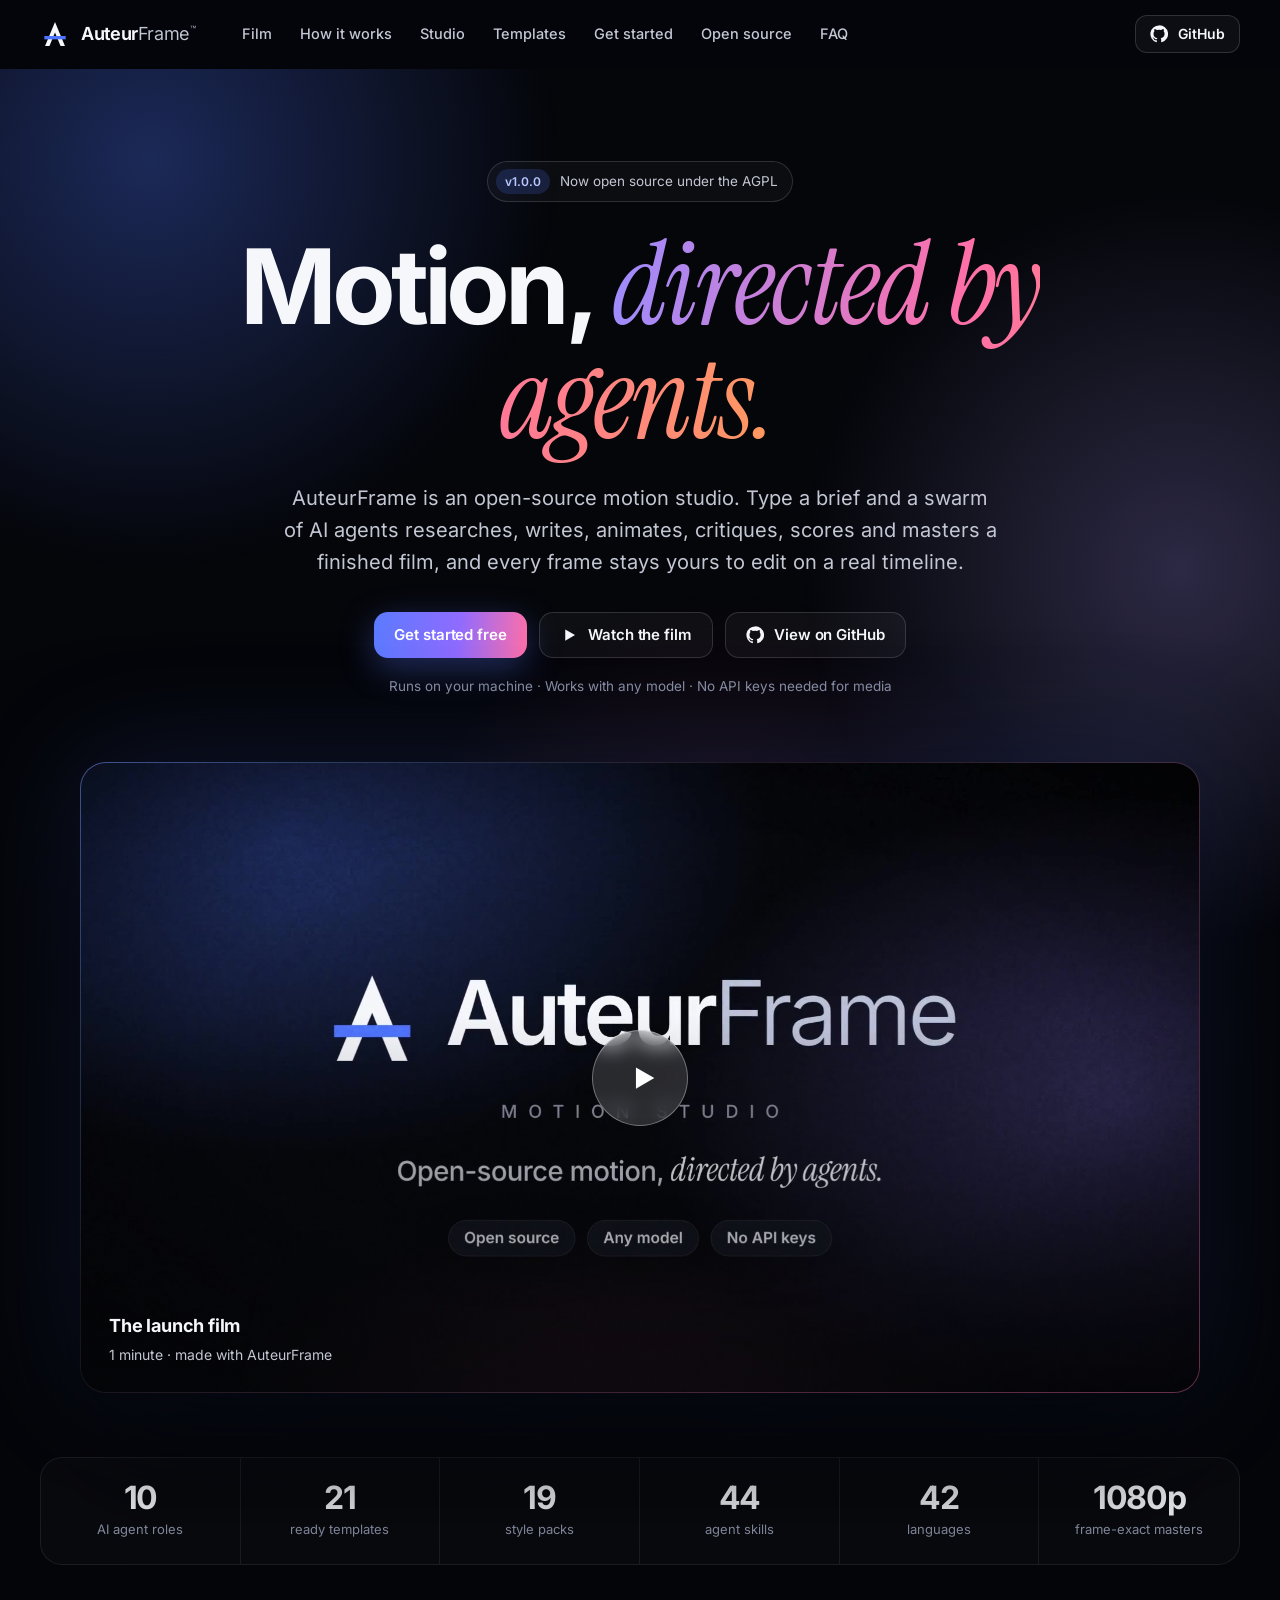
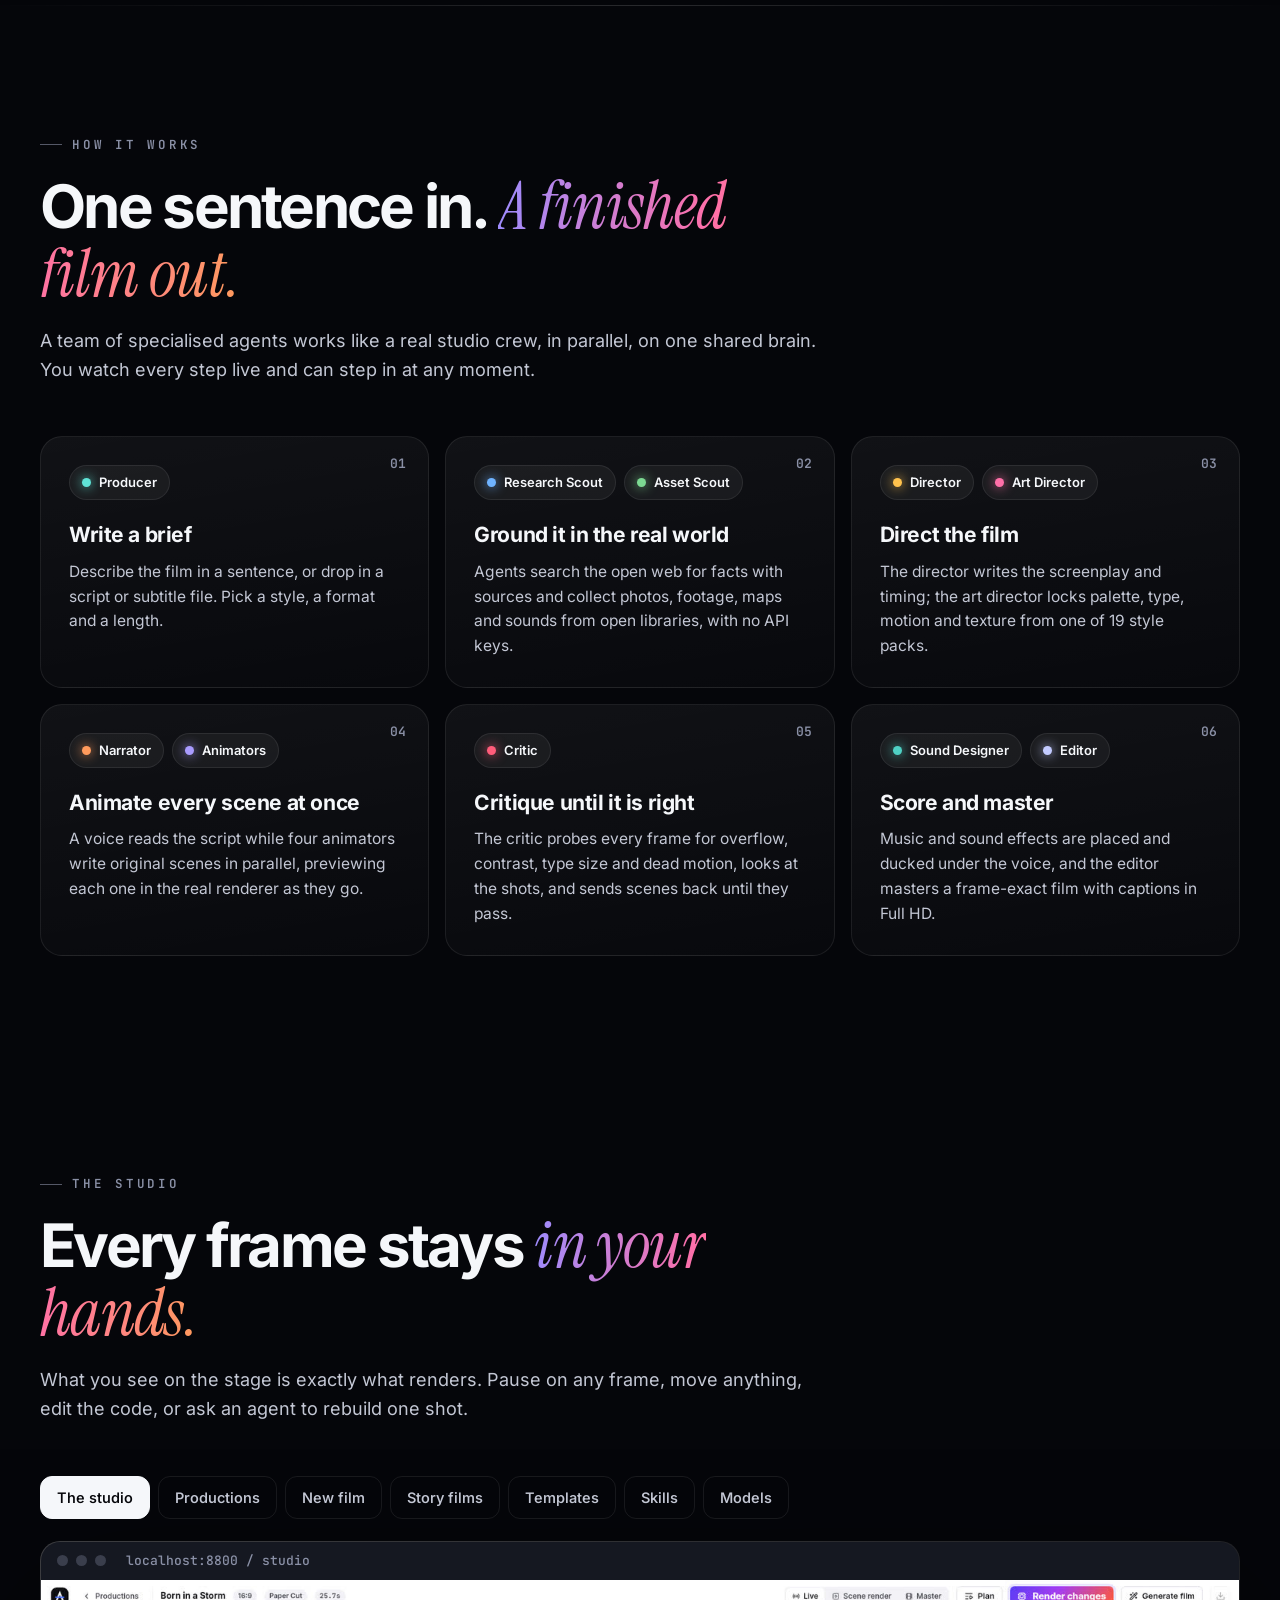
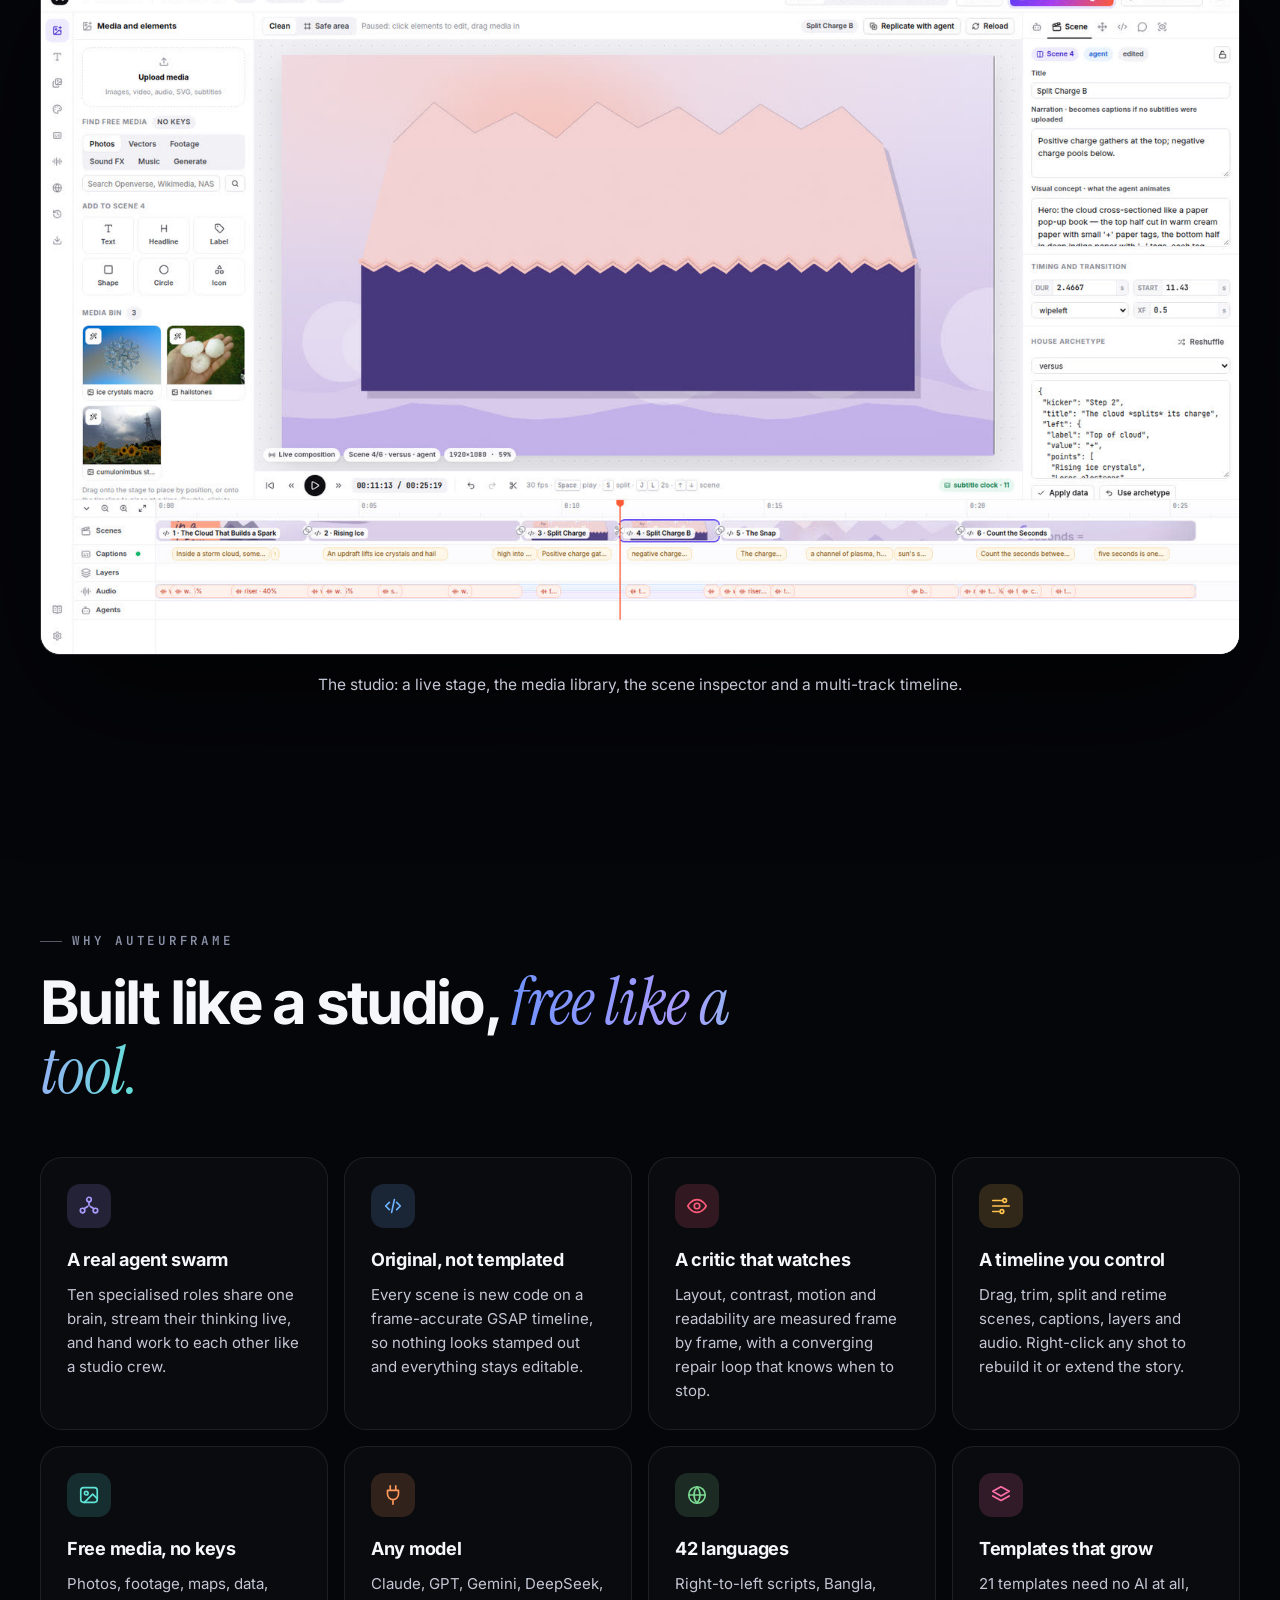
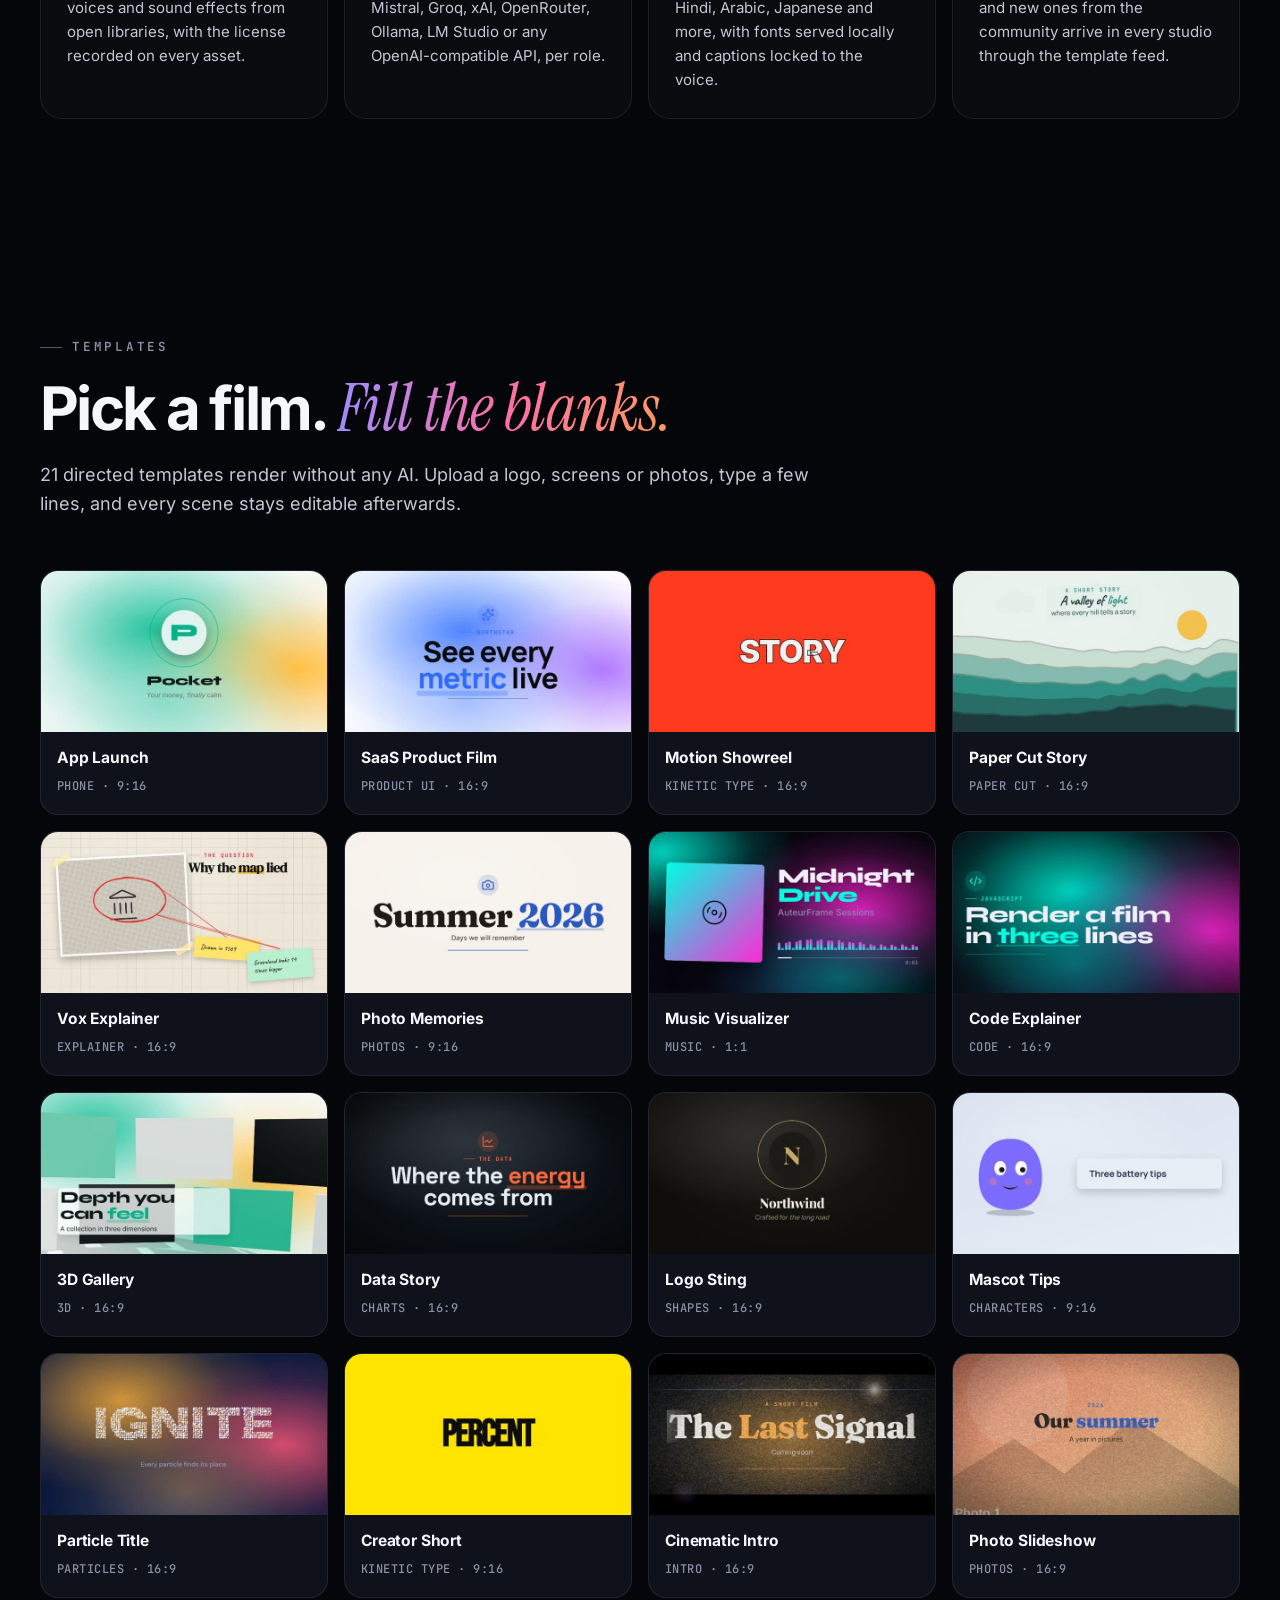
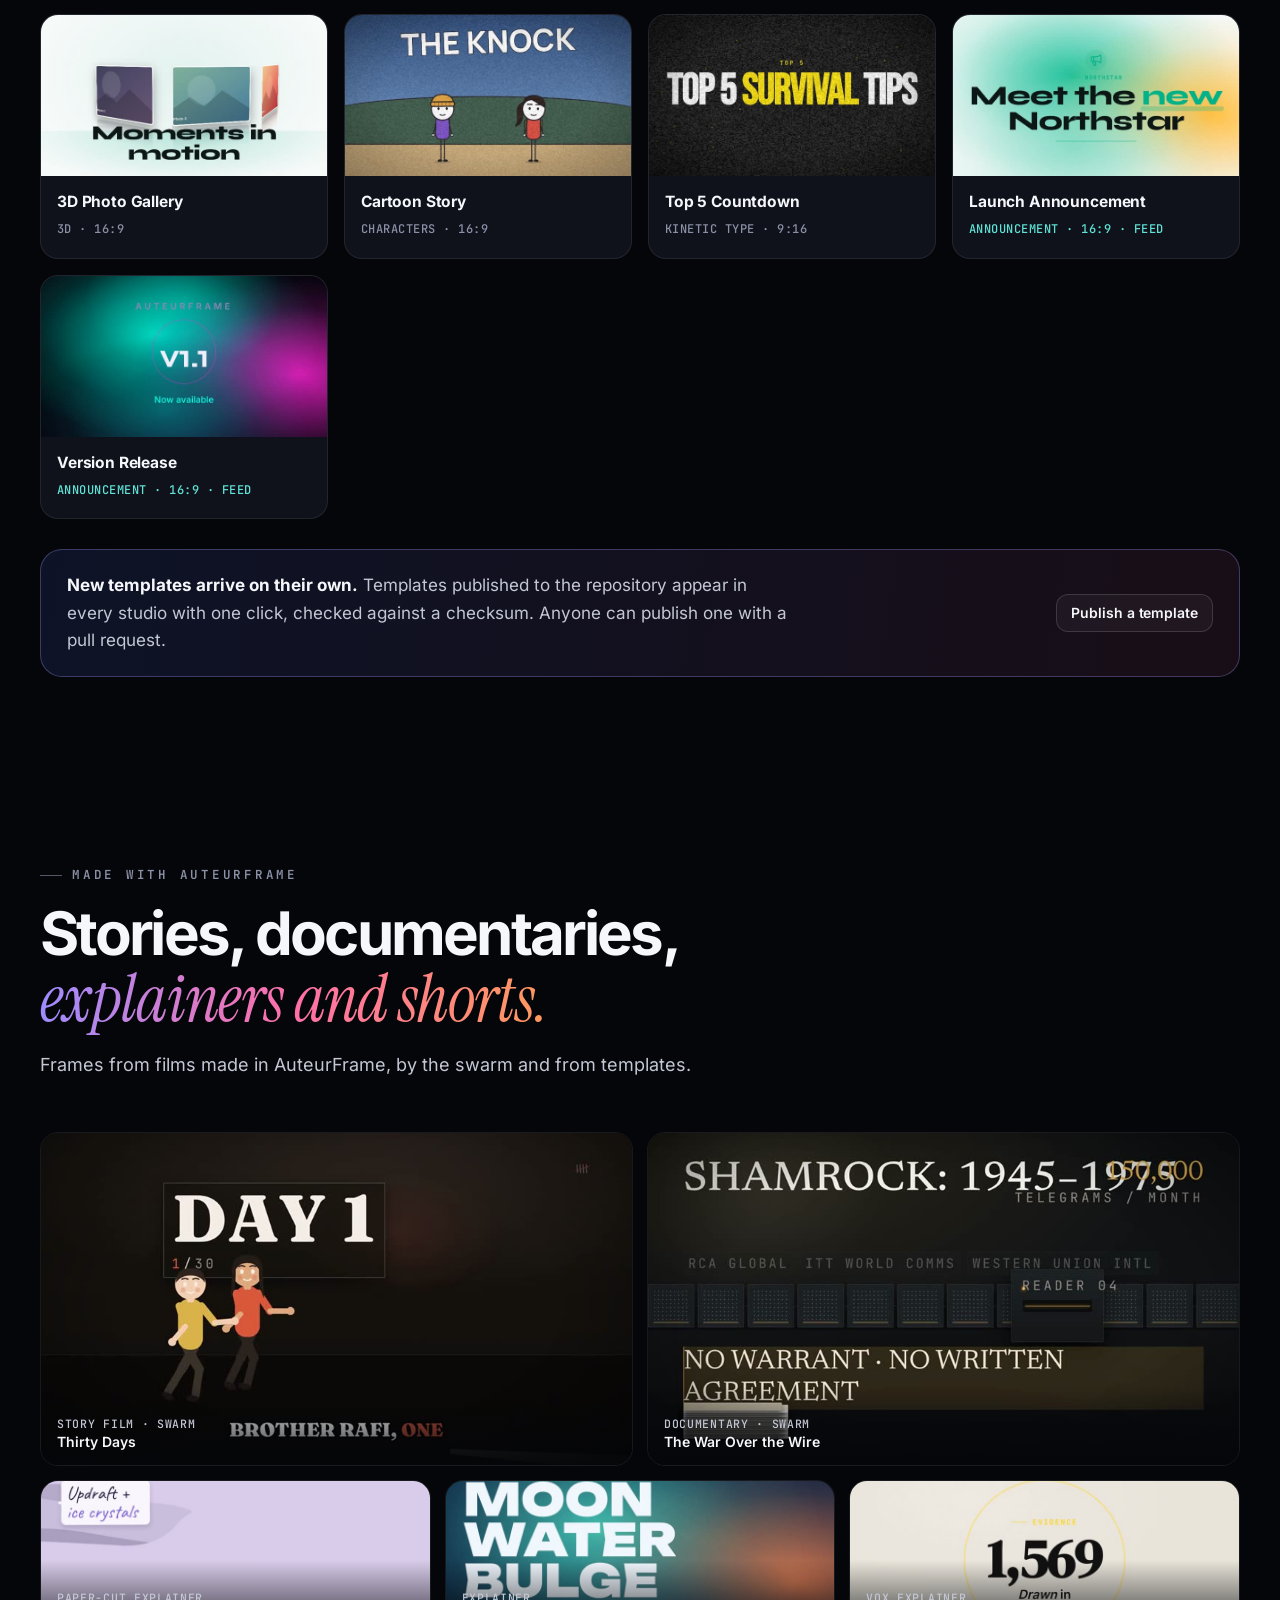
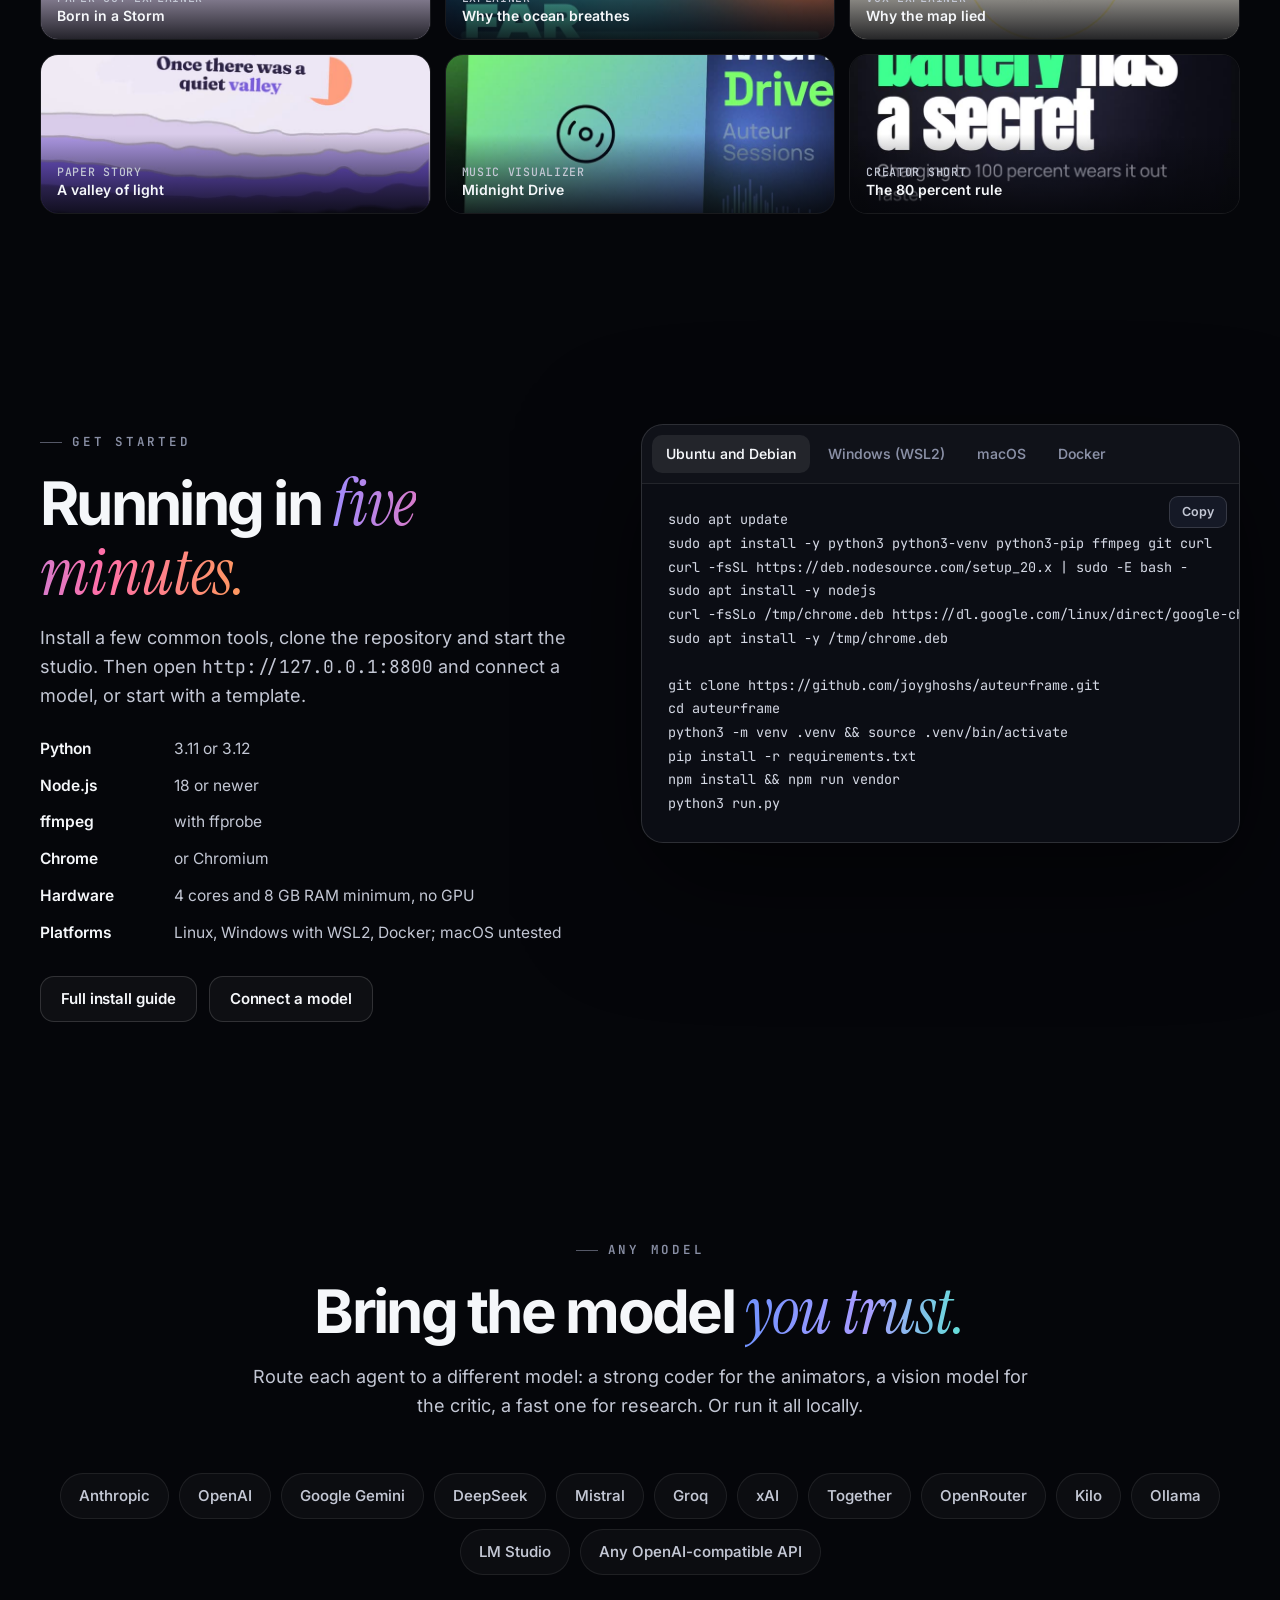
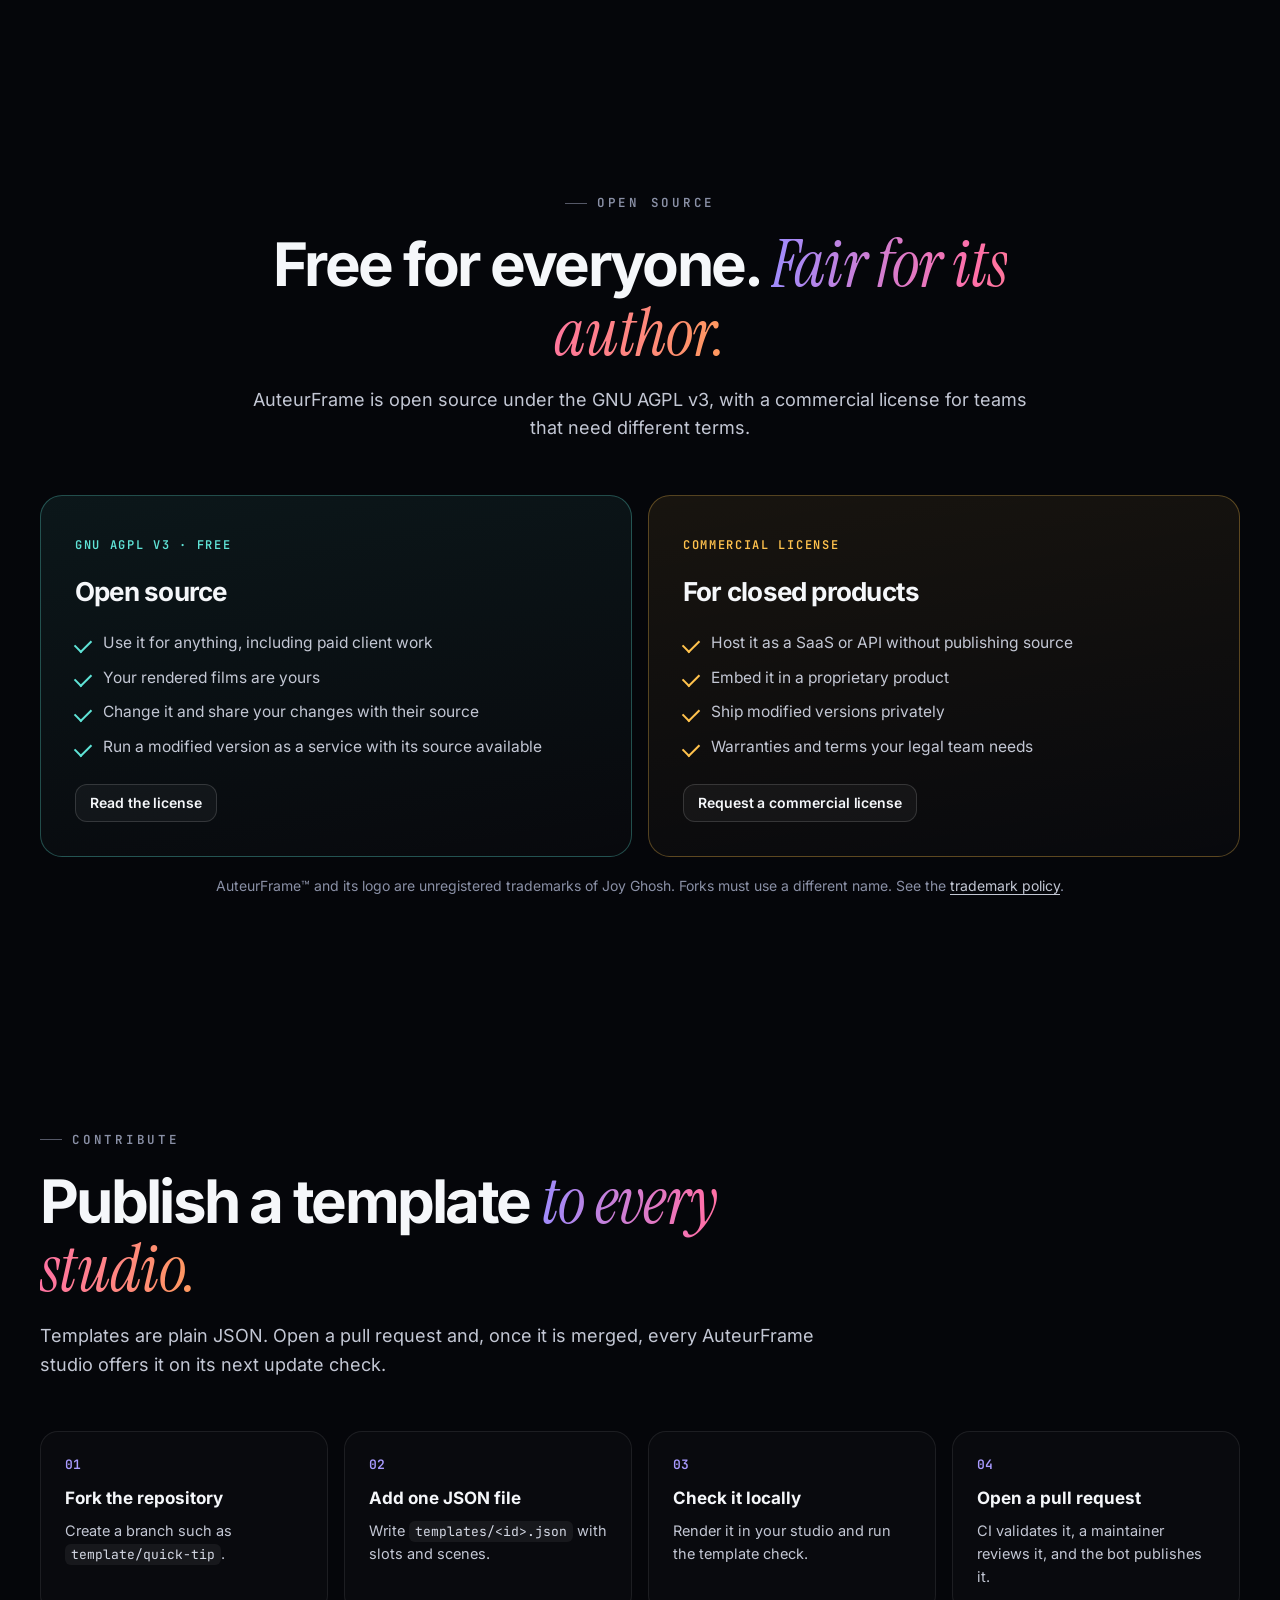
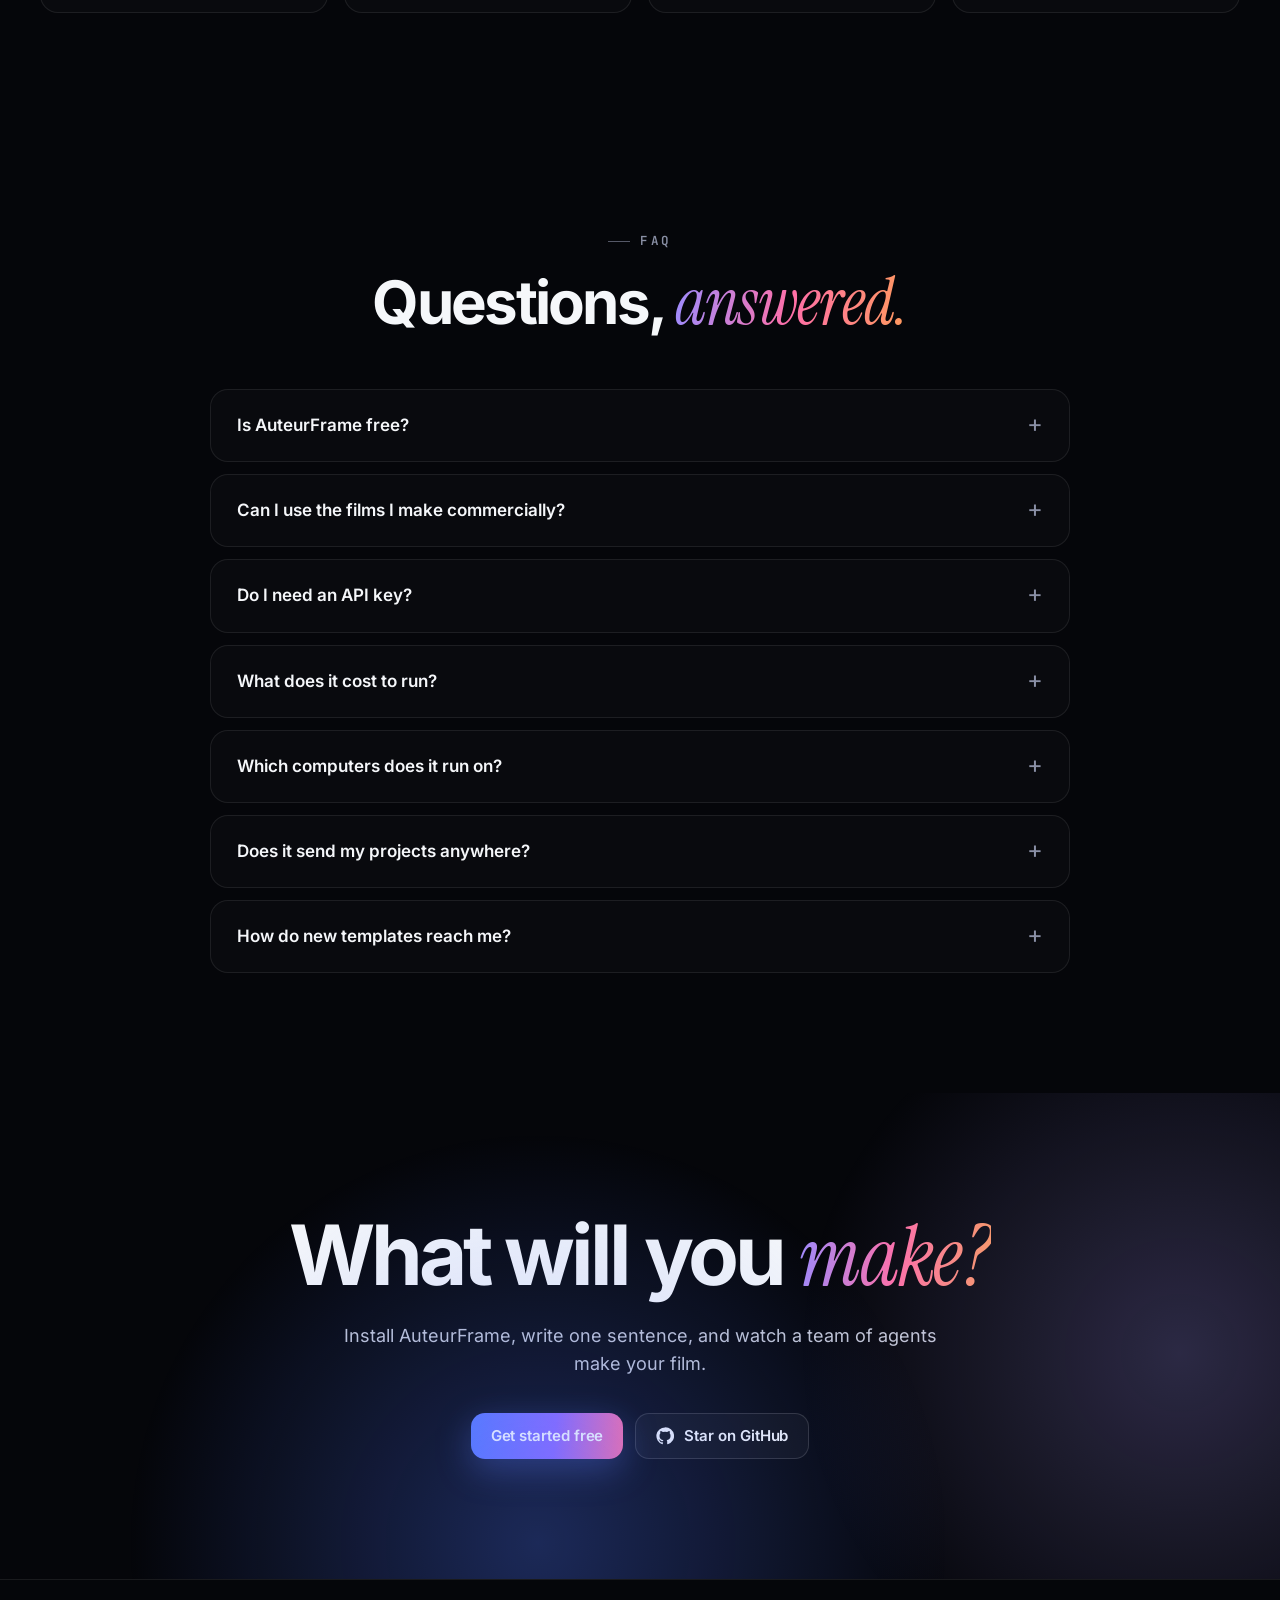
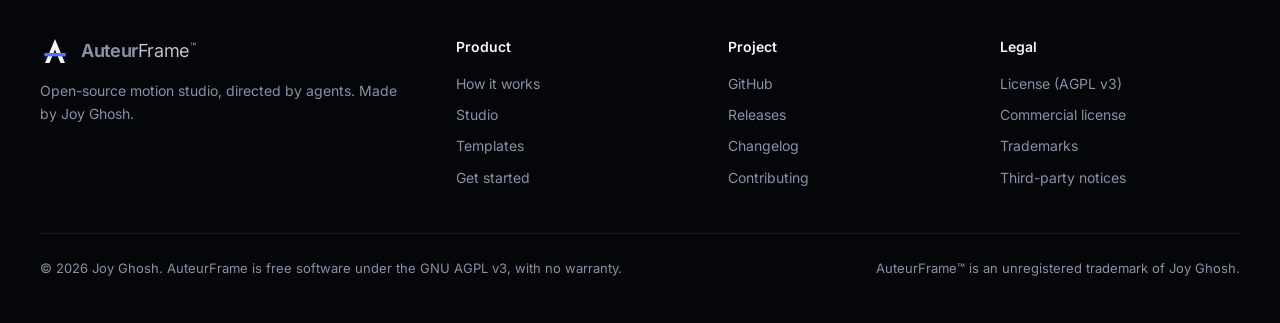
==== index.html @ f978c238 "AuteurFrame website" ====
<!doctype html>
<html lang="en">
<head>
<meta charset="utf-8">
<meta name="viewport" content="width=device-width, initial-scale=1, viewport-fit=cover">
<title>AuteurFrame · Open-source motion studio, directed by agents</title>
<meta name="description" content="AuteurFrame is an open-source AI motion studio. A swarm of agents researches, writes, animates, critiques and renders narrated films from one brief, with a real timeline editor.">
<meta name="theme-color" content="#05060a">
<meta name="color-scheme" content="dark">
<link rel="canonical" href="https://joyghoshs.github.io/Auteur-frameProject/">
<link rel="icon" href="favicon.svg" type="image/svg+xml">
<link rel="preload" href="assets/fonts/inter-var.woff2" as="font" type="font/woff2" crossorigin>
<link rel="preload" href="assets/fonts/instrument-serif-italic.woff2" as="font" type="font/woff2" crossorigin>
<meta property="og:type" content="website">
<meta property="og:site_name" content="AuteurFrame">
<meta property="og:title" content="AuteurFrame · Open-source motion, directed by agents">
<meta property="og:description" content="A swarm of AI agents researches, writes, animates, critiques and renders narrated films from one brief. Free and open source.">
<meta property="og:url" content="https://joyghoshs.github.io/Auteur-frameProject/">
<meta property="og:image" content="https://joyghoshs.github.io/Auteur-frameProject/assets/img/og.jpg">
<meta property="og:image:width" content="1200">
<meta property="og:image:height" content="630">
<meta property="og:video" content="https://joyghoshs.github.io/Auteur-frameProject/assets/media/auteurframe-launch-1080.mp4">
<meta property="og:video:type" content="video/mp4">
<meta name="twitter:card" content="summary_large_image">
<meta name="twitter:title" content="AuteurFrame · Open-source motion, directed by agents">
<meta name="twitter:description" content="A swarm of AI agents turns one sentence into a finished, narrated film. Free and open source.">
<meta name="twitter:image" content="https://joyghoshs.github.io/Auteur-frameProject/assets/img/og.jpg">
<link rel="stylesheet" href="assets/css/site.css">
<script type="application/ld+json">{"@context": "https://schema.org", "@type": "SoftwareApplication", "name": "AuteurFrame", "applicationCategory": "MultimediaApplication", "operatingSystem": "Linux, Windows (WSL2), Docker", "softwareVersion": "1.0.0", "license": "https://www.gnu.org/licenses/agpl-3.0.html", "author": {"@type": "Person", "name": "Joy Ghosh", "url": "https://github.com/joyghoshs"}, "url": "https://joyghoshs.github.io/Auteur-frameProject/", "codeRepository": "https://github.com/joyghoshs/auteurframe", "offers": {"@type": "Offer", "price": "0", "priceCurrency": "USD"}, "description": "Open-source AI motion studio. A swarm of agents researches, writes, animates, critiques and renders narrated films from one brief."}</script>
</head>
<body>
<a class="skip" href="#main">Skip to content</a>
<header class="nav">
  <div class="wrap">
    <a class="brand" href="#top" aria-label="AuteurFrame home"><svg viewBox="0 0 32 32" aria-hidden="true"><path d="M16 3.2 26.6 28.8H21.9L16 14.4 10.1 28.8H5.4Z" fill="#F5F7FA"/><path d="M4.6 18.1h22.8v3.6H4.6Z" fill="#4D74FF"/></svg><span>Auteur<span class="fw">Frame</span><sup>™</sup></span></a>
    <nav class="nav-links" aria-label="Main">
      <a href="#film">Film</a><a href="#how">How it works</a><a href="#studio">Studio</a><a href="#templates">Templates</a><a href="#start">Get started</a><a href="#license">Open source</a><a href="#faq">FAQ</a>
    </nav>
    <span class="spacer"></span>
    <a class="btn sm gh" href="https://github.com/joyghoshs/auteurframe" rel="noopener"><svg viewBox="0 0 24 24" fill="currentColor" aria-hidden="true"><path d="M12 .5a11.5 11.5 0 0 0-3.64 22.41c.58.1.79-.25.79-.56v-2c-3.2.7-3.88-1.37-3.88-1.37-.53-1.33-1.28-1.69-1.28-1.69-1.05-.71.08-.7.08-.7 1.16.08 1.77 1.19 1.77 1.19 1.03 1.77 2.71 1.26 3.37.96.1-.75.4-1.26.73-1.55-2.55-.29-5.24-1.28-5.24-5.68 0-1.25.45-2.28 1.18-3.08-.12-.29-.51-1.46.11-3.04 0 0 .97-.31 3.17 1.18a11 11 0 0 1 5.77 0c2.2-1.49 3.17-1.18 3.17-1.18.62 1.58.23 2.75.11 3.04.74.8 1.18 1.83 1.18 3.08 0 4.41-2.69 5.39-5.25 5.67.41.36.78 1.06.78 2.14v3.17c0 .31.21.67.8.56A11.5 11.5 0 0 0 12 .5Z"/></svg>GitHub</a>
    <button class="nav-toggle" aria-label="Open menu" aria-expanded="false"><span></span><span></span><span></span></button>
  </div>
</header>

<main id="main">
<section class="hero" id="top">
  <div class="glow g1"></div><div class="glow g2"></div><div class="glow g3"></div>
  <div class="wrap">
    <a class="pill" href="https://github.com/joyghoshs/auteurframe/releases/latest" rel="noopener"><b>v1.0.0</b>Now open source under the AGPL</a>
    <h1>Motion, <span class="serif grad">directed by agents.</span></h1>
    <p class="lede">AuteurFrame is an open-source motion studio. Type a brief and a swarm of AI agents researches, writes, animates, critiques, scores and masters a finished film, and every frame stays yours to edit on a real timeline.</p>
    <div class="ctas">
      <a class="btn primary" href="#start">Get started free</a>
      <button class="btn" data-play><svg fill="currentColor" viewBox="0 0 24 24" aria-hidden="true"><path d="M7 4.5v15l13-7.5z"/></svg>Watch the film</button>
      <a class="btn" href="https://github.com/joyghoshs/auteurframe" rel="noopener"><svg viewBox="0 0 24 24" fill="currentColor" aria-hidden="true"><path d="M12 .5a11.5 11.5 0 0 0-3.64 22.41c.58.1.79-.25.79-.56v-2c-3.2.7-3.88-1.37-3.88-1.37-.53-1.33-1.28-1.69-1.28-1.69-1.05-.71.08-.7.08-.7 1.16.08 1.77 1.19 1.77 1.19 1.03 1.77 2.71 1.26 3.37.96.1-.75.4-1.26.73-1.55-2.55-.29-5.24-1.28-5.24-5.68 0-1.25.45-2.28 1.18-3.08-.12-.29-.51-1.46.11-3.04 0 0 .97-.31 3.17 1.18a11 11 0 0 1 5.77 0c2.2-1.49 3.17-1.18 3.17-1.18.62 1.58.23 2.75.11 3.04.74.8 1.18 1.83 1.18 3.08 0 4.41-2.69 5.39-5.25 5.67.41.36.78 1.06.78 2.14v3.17c0 .31.21.67.8.56A11.5 11.5 0 0 0 12 .5Z"/></svg>View on GitHub</a>
    </div>
    <p class="note">Runs on your machine · Works with any model · No API keys needed for media</p>

    <div class="player" id="film">
      <div class="player-inner">
        <video preload="none" playsinline poster="assets/media/poster.jpg" data-large="assets/media/auteurframe-launch-1080.mp4" data-small="assets/media/auteurframe-launch-720.mp4" aria-label="AuteurFrame launch film">
          <track kind="captions" src="assets/media/auteurframe-launch.en.vtt" srclang="en" label="English">
        </video>
        <button class="play" aria-label="Play the AuteurFrame launch film">
          <span class="play-btn"><svg viewBox="0 0 24 24" aria-hidden="true"><path d="M7 4.5v15l13-7.5z"/></svg></span>
          <span class="play-meta"><b>The launch film</b><span>1 minute · made with AuteurFrame</span></span>
        </button>
      </div>
    </div>

    <div class="stats reveal">
      <div class="stat"><b>10</b><span>AI agent roles</span></div>
      <div class="stat"><b>21</b><span>ready templates</span></div>
      <div class="stat"><b>19</b><span>style packs</span></div>
      <div class="stat"><b>44</b><span>agent skills</span></div>
      <div class="stat"><b>42</b><span>languages</span></div>
      <div class="stat"><b>1080p</b><span>frame-exact masters</span></div>
    </div>
  </div>
</section>

<div class="divider"></div>

<section id="how">
  <div class="wrap">
    <div class="sec-head reveal"><span class="eyebrow">How it works</span><h2>One sentence in. <span class="serif grad">A finished film out.</span></h2><p>A team of specialised agents works like a real studio crew, in parallel, on one shared brain. You watch every step live and can step in at any moment.</p></div>
    <div class="flow"><article class="step reveal"><div class="who"><span class="agent" style="--c:#5FE3D6"><i></i>Producer</span></div><h3>Write a brief</h3><p>Describe the film in a sentence, or drop in a script or subtitle file. Pick a style, a format and a length.</p></article><article class="step reveal"><div class="who"><span class="agent" style="--c:#6FB3FF"><i></i>Research Scout</span><span class="agent" style="--c:#7CD992"><i></i>Asset Scout</span></div><h3>Ground it in the real world</h3><p>Agents search the open web for facts with sources and collect photos, footage, maps and sounds from open libraries, with no API keys.</p></article><article class="step reveal"><div class="who"><span class="agent" style="--c:#FFC24D"><i></i>Director</span><span class="agent" style="--c:#FF6FA8"><i></i>Art Director</span></div><h3>Direct the film</h3><p>The director writes the screenplay and timing; the art director locks palette, type, motion and texture from one of 19 style packs.</p></article><article class="step reveal"><div class="who"><span class="agent" style="--c:#FF9A5C"><i></i>Narrator</span><span class="agent" style="--c:#A99BFF"><i></i>Animators</span></div><h3>Animate every scene at once</h3><p>A voice reads the script while four animators write original scenes in parallel, previewing each one in the real renderer as they go.</p></article><article class="step reveal"><div class="who"><span class="agent" style="--c:#FF5C7A"><i></i>Critic</span></div><h3>Critique until it is right</h3><p>The critic probes every frame for overflow, contrast, type size and dead motion, looks at the shots, and sends scenes back until they pass.</p></article><article class="step reveal"><div class="who"><span class="agent" style="--c:#4FD1C5"><i></i>Sound Designer</span><span class="agent" style="--c:#C3CBFF"><i></i>Editor</span></div><h3>Score and master</h3><p>Music and sound effects are placed and ducked under the voice, and the editor masters a frame-exact film with captions in Full HD.</p></article></div>
  </div>
</section>

<section id="studio" class="tight">
  <div class="wrap">
    <div class="sec-head reveal"><span class="eyebrow">The studio</span><h2>Every frame stays <span class="serif grad">in your hands.</span></h2><p>What you see on the stage is exactly what renders. Pause on any frame, move anything, edit the code, or ask an agent to rebuild one shot.</p></div>
    <div class="studio-tabs reveal" role="tablist" data-tabs="screen" data-kind="image"><button role="tab" aria-selected="true" data-src="assets/img/studio/studio.jpg" data-alt="The studio: a live stage, the media library, the scene inspector and a multi-track timeline." data-url="localhost:8800 / studio" data-cap="The studio: a live stage, the media library, the scene inspector and a multi-track timeline.">The studio</button><button role="tab" aria-selected="false" data-src="assets/img/studio/productions.jpg" data-alt="Productions: every film you have made, with live thumbnails and durations." data-url="localhost:8800 / productions" data-cap="Productions: every film you have made, with live thumbnails and durations.">Productions</button><button role="tab" aria-selected="false" data-src="assets/img/studio/new-film.jpg" data-alt="New film: brief, style, format, inputs and which agents to involve." data-url="localhost:8800 / new" data-cap="New film: brief, style, format, inputs and which agents to involve.">New film</button><button role="tab" aria-selected="false" data-src="assets/img/studio/studio-story.jpg" data-alt="A thirty-day story film with characters, written and animated by the swarm." data-url="localhost:8800 / studio" data-cap="A thirty-day story film with characters, written and animated by the swarm.">Story films</button><button role="tab" aria-selected="false" data-src="assets/img/studio/templates.jpg" data-alt="Templates: pick a film, fill the blanks, render. No AI required." data-url="localhost:8800 / templates" data-cap="Templates: pick a film, fill the blanks, render. No AI required.">Templates</button><button role="tab" aria-selected="false" data-src="assets/img/studio/skills.jpg" data-alt="Skills: the 44 playbooks agents read, and you can edit or extend." data-url="localhost:8800 / skills" data-cap="Skills: the 44 playbooks agents read, and you can edit or extend.">Skills</button><button role="tab" aria-selected="false" data-src="assets/img/studio/models.jpg" data-alt="Models: connect any LLM and route each agent role to the model that suits it." data-url="localhost:8800 / models" data-cap="Models: connect any LLM and route each agent role to the model that suits it.">Models</button></div>
    <div class="screen reveal" id="screen"><div class="screen-bar"><i></i><i></i><i></i><span>localhost:8800 / studio</span></div><img src="assets/img/studio/studio.jpg" alt="The studio: a live stage, the media library, the scene inspector and a multi-track timeline." width="1600" height="900"></div>
    <p class="screen-cap" id="screen-cap">The studio: a live stage, the media library, the scene inspector and a multi-track timeline.</p>
  </div>
</section>

<section>
  <div class="wrap">
    <div class="sec-head reveal"><span class="eyebrow">Why AuteurFrame</span><h2>Built like a studio, <span class="serif grad-b">free like a tool.</span></h2></div>
    <div class="features"><article class="feature reveal" style="--c:#A99BFF"><div class="ic"><svg viewBox="0 0 24 24" fill="none" stroke="currentColor" stroke-width="1.8" stroke-linecap="round" stroke-linejoin="round" aria-hidden="true"><circle cx="12" cy="5" r="2.5"/><circle cx="5" cy="17" r="2.5"/><circle cx="19" cy="17" r="2.5"/><path d="M12 7.5v4M10.5 12.5 6.5 15M13.5 12.5l4 2.5"/></svg></div><h3>A real agent swarm</h3><p>Ten specialised roles share one brain, stream their thinking live, and hand work to each other like a studio crew.</p></article><article class="feature reveal" style="--c:#6FB3FF"><div class="ic"><svg viewBox="0 0 24 24" fill="none" stroke="currentColor" stroke-width="1.8" stroke-linecap="round" stroke-linejoin="round" aria-hidden="true"><path d="m8 8-4 4 4 4M16 8l4 4-4 4M13.5 5l-3 14"/></svg></div><h3>Original, not templated</h3><p>Every scene is new code on a frame-accurate GSAP timeline, so nothing looks stamped out and everything stays editable.</p></article><article class="feature reveal" style="--c:#FF5C7A"><div class="ic"><svg viewBox="0 0 24 24" fill="none" stroke="currentColor" stroke-width="1.8" stroke-linecap="round" stroke-linejoin="round" aria-hidden="true"><path d="M2 12s3.6-7 10-7 10 7 10 7-3.6 7-10 7S2 12 2 12Z"/><circle cx="12" cy="12" r="3"/></svg></div><h3>A critic that watches</h3><p>Layout, contrast, motion and readability are measured frame by frame, with a converging repair loop that knows when to stop.</p></article><article class="feature reveal" style="--c:#FFC24D"><div class="ic"><svg viewBox="0 0 24 24" fill="none" stroke="currentColor" stroke-width="1.8" stroke-linecap="round" stroke-linejoin="round" aria-hidden="true"><path d="M3 6h10M3 12h18M3 18h7"/><circle cx="16" cy="6" r="2"/><circle cx="13" cy="18" r="2"/></svg></div><h3>A timeline you control</h3><p>Drag, trim, split and retime scenes, captions, layers and audio. Right-click any shot to rebuild it or extend the story.</p></article><article class="feature reveal" style="--c:#5FE3D6"><div class="ic"><svg viewBox="0 0 24 24" fill="none" stroke="currentColor" stroke-width="1.8" stroke-linecap="round" stroke-linejoin="round" aria-hidden="true"><rect x="3" y="4" width="18" height="16" rx="3"/><circle cx="9" cy="10" r="2"/><path d="m21 16-5-5-9 9"/></svg></div><h3>Free media, no keys</h3><p>Photos, footage, maps, data, voices and sound effects from open libraries, with the license recorded on every asset.</p></article><article class="feature reveal" style="--c:#FF9A5C"><div class="ic"><svg viewBox="0 0 24 24" fill="none" stroke="currentColor" stroke-width="1.8" stroke-linecap="round" stroke-linejoin="round" aria-hidden="true"><path d="M9 2v5M15 2v5M6 7h12v4a6 6 0 0 1-12 0V7ZM12 17v5"/></svg></div><h3>Any model</h3><p>Claude, GPT, Gemini, DeepSeek, Mistral, Groq, xAI, OpenRouter, Ollama, LM Studio or any OpenAI-compatible API, per role.</p></article><article class="feature reveal" style="--c:#7CD992"><div class="ic"><svg viewBox="0 0 24 24" fill="none" stroke="currentColor" stroke-width="1.8" stroke-linecap="round" stroke-linejoin="round" aria-hidden="true"><circle cx="12" cy="12" r="9"/><path d="M3 12h18M12 3a14 14 0 0 1 0 18M12 3a14 14 0 0 0 0 18"/></svg></div><h3>42 languages</h3><p>Right-to-left scripts, Bangla, Hindi, Arabic, Japanese and more, with fonts served locally and captions locked to the voice.</p></article><article class="feature reveal" style="--c:#FF6FA8"><div class="ic"><svg viewBox="0 0 24 24" fill="none" stroke="currentColor" stroke-width="1.8" stroke-linecap="round" stroke-linejoin="round" aria-hidden="true"><path d="m12 3 9 5-9 5-9-5 9-5Z"/><path d="m3 13 9 5 9-5"/></svg></div><h3>Templates that grow</h3><p>21 templates need no AI at all, and new ones from the community arrive in every studio through the template feed.</p></article></div>
  </div>
</section>

<section id="templates" class="tight">
  <div class="wrap">
    <div class="sec-head reveal"><span class="eyebrow">Templates</span><h2>Pick a film. <span class="serif grad">Fill the blanks.</span></h2><p>21 directed templates render without any AI. Upload a logo, screens or photos, type a few lines, and every scene stays editable afterwards.</p></div>
    <div class="tpl-grid"><figure class="tpl reveal"><img src="assets/img/templates/app-launch.jpg" alt="App Launch template preview" loading="lazy" width="640" height="360"><div><b>App Launch</b><span class="">Phone · 9:16</span></div></figure><figure class="tpl reveal"><img src="assets/img/templates/saas-film.jpg" alt="SaaS Product Film template preview" loading="lazy" width="640" height="360"><div><b>SaaS Product Film</b><span class="">Product UI · 16:9</span></div></figure><figure class="tpl reveal"><img src="assets/img/templates/showreel.jpg" alt="Motion Showreel template preview" loading="lazy" width="640" height="360"><div><b>Motion Showreel</b><span class="">Kinetic type · 16:9</span></div></figure><figure class="tpl reveal"><img src="assets/img/templates/paper-story.jpg" alt="Paper Cut Story template preview" loading="lazy" width="640" height="360"><div><b>Paper Cut Story</b><span class="">Paper cut · 16:9</span></div></figure><figure class="tpl reveal"><img src="assets/img/templates/vox-explainer.jpg" alt="Vox Explainer template preview" loading="lazy" width="640" height="360"><div><b>Vox Explainer</b><span class="">Explainer · 16:9</span></div></figure><figure class="tpl reveal"><img src="assets/img/templates/photo-memories.jpg" alt="Photo Memories template preview" loading="lazy" width="640" height="360"><div><b>Photo Memories</b><span class="">Photos · 9:16</span></div></figure><figure class="tpl reveal"><img src="assets/img/templates/music-visualizer.jpg" alt="Music Visualizer template preview" loading="lazy" width="640" height="360"><div><b>Music Visualizer</b><span class="">Music · 1:1</span></div></figure><figure class="tpl reveal"><img src="assets/img/templates/code-explainer.jpg" alt="Code Explainer template preview" loading="lazy" width="640" height="360"><div><b>Code Explainer</b><span class="">Code · 16:9</span></div></figure><figure class="tpl reveal"><img src="assets/img/templates/gallery-3d.jpg" alt="3D Gallery template preview" loading="lazy" width="640" height="360"><div><b>3D Gallery</b><span class="">3D · 16:9</span></div></figure><figure class="tpl reveal"><img src="assets/img/templates/data-story.jpg" alt="Data Story template preview" loading="lazy" width="640" height="360"><div><b>Data Story</b><span class="">Charts · 16:9</span></div></figure><figure class="tpl reveal"><img src="assets/img/templates/logo-sting.jpg" alt="Logo Sting template preview" loading="lazy" width="640" height="360"><div><b>Logo Sting</b><span class="">Shapes · 16:9</span></div></figure><figure class="tpl reveal"><img src="assets/img/templates/mascot-tips.jpg" alt="Mascot Tips template preview" loading="lazy" width="640" height="360"><div><b>Mascot Tips</b><span class="">Characters · 9:16</span></div></figure><figure class="tpl reveal"><img src="assets/img/templates/particle-title.jpg" alt="Particle Title template preview" loading="lazy" width="640" height="360"><div><b>Particle Title</b><span class="">Particles · 16:9</span></div></figure><figure class="tpl reveal"><img src="assets/img/templates/creator-short.jpg" alt="Creator Short template preview" loading="lazy" width="640" height="360"><div><b>Creator Short</b><span class="">Kinetic type · 9:16</span></div></figure><figure class="tpl reveal"><img src="assets/img/templates/cinematic-intro.jpg" alt="Cinematic Intro template preview" loading="lazy" width="640" height="360"><div><b>Cinematic Intro</b><span class="">Intro · 16:9</span></div></figure><figure class="tpl reveal"><img src="assets/img/templates/photo-slideshow.jpg" alt="Photo Slideshow template preview" loading="lazy" width="640" height="360"><div><b>Photo Slideshow</b><span class="">Photos · 16:9</span></div></figure><figure class="tpl reveal"><img src="assets/img/templates/photo-3d.jpg" alt="3D Photo Gallery template preview" loading="lazy" width="640" height="360"><div><b>3D Photo Gallery</b><span class="">3D · 16:9</span></div></figure><figure class="tpl reveal"><img src="assets/img/templates/cartoon-story.jpg" alt="Cartoon Story template preview" loading="lazy" width="640" height="360"><div><b>Cartoon Story</b><span class="">Characters · 16:9</span></div></figure><figure class="tpl reveal"><img src="assets/img/templates/top5-countdown.jpg" alt="Top 5 Countdown template preview" loading="lazy" width="640" height="360"><div><b>Top 5 Countdown</b><span class="">Kinetic type · 9:16</span></div></figure><figure class="tpl reveal"><img src="assets/img/templates/launch-announcement.jpg" alt="Launch Announcement template preview" loading="lazy" width="640" height="360"><div><b>Launch Announcement</b><span class="new">Announcement · 16:9 · feed</span></div></figure><figure class="tpl reveal"><img src="assets/img/templates/version-release.jpg" alt="Version Release template preview" loading="lazy" width="640" height="360"><div><b>Version Release</b><span class="new">Announcement · 16:9 · feed</span></div></figure></div>
    <div class="tpl-foot reveal"><p><b>New templates arrive on their own.</b> Templates published to the repository appear in every studio with one click, checked against a checksum. Anyone can publish one with a pull request.</p><a class="btn sm" href="https://github.com/joyghoshs/auteurframe/blob/main/CONTRIBUTING.md" rel="noopener">Publish a template</a></div>
  </div>
</section>

<section class="tight">
  <div class="wrap">
    <div class="sec-head reveal"><span class="eyebrow">Made with AuteurFrame</span><h2>Stories, documentaries, <span class="serif grad">explainers and shorts.</span></h2><p>Frames from films made in AuteurFrame, by the swarm and from templates.</p></div>
    <div class="films"><figure class="film f-a reveal"><img src="assets/img/films/thirty-days.jpg" alt="Still from Thirty Days" loading="lazy"><figcaption><span>Story film · swarm</span>Thirty Days</figcaption></figure><figure class="film f-b reveal"><img src="assets/img/films/nsa-documentary.jpg" alt="Still from The War Over the Wire" loading="lazy"><figcaption><span>Documentary · swarm</span>The War Over the Wire</figcaption></figure><figure class="film f-c reveal"><img src="assets/img/films/born-in-a-storm.jpg" alt="Still from Born in a Storm" loading="lazy"><figcaption><span>Paper-cut explainer</span>Born in a Storm</figcaption></figure><figure class="film f-c reveal"><img src="assets/img/films/ocean-tides.jpg" alt="Still from Why the ocean breathes" loading="lazy"><figcaption><span>Explainer</span>Why the ocean breathes</figcaption></figure><figure class="film f-c reveal"><img src="assets/img/films/vox-explainer.jpg" alt="Still from Why the map lied" loading="lazy"><figcaption><span>Vox explainer</span>Why the map lied</figcaption></figure><figure class="film f-c reveal"><img src="assets/img/films/paper-story.jpg" alt="Still from A valley of light" loading="lazy"><figcaption><span>Paper story</span>A valley of light</figcaption></figure><figure class="film f-c reveal"><img src="assets/img/films/music-visualizer.jpg" alt="Still from Midnight Drive" loading="lazy"><figcaption><span>Music visualizer</span>Midnight Drive</figcaption></figure><figure class="film f-c reveal"><img src="assets/img/films/eighty-percent.jpg" alt="Still from The 80 percent rule" loading="lazy"><figcaption><span>Creator short</span>The 80 percent rule</figcaption></figure></div>
  </div>
</section>

<section id="start">
  <div class="wrap split">
    <div class="reveal">
      <span class="eyebrow">Get started</span>
      <div class="sec-head" style="margin-bottom:0"><h2>Running in <span class="serif grad">five minutes.</span></h2><p>Install a few common tools, clone the repository and start the studio. Then open <code>http://127.0.0.1:8800</code> and connect a model, or start with a template.</p></div>
      <ul class="reqs">
        <li><b>Python</b>3.11 or 3.12</li>
        <li><b>Node.js</b>18 or newer</li>
        <li><b>ffmpeg</b>with ffprobe</li>
        <li><b>Chrome</b>or Chromium</li>
        <li><b>Hardware</b>4 cores and 8 GB RAM minimum, no GPU</li>
        <li><b>Platforms</b>Linux, Windows with WSL2, Docker; macOS untested</li>
      </ul>
      <div class="ctas" style="display:flex;gap:12px;margin-top:30px;flex-wrap:wrap"><a class="btn" href="https://github.com/joyghoshs/auteurframe#installation" rel="noopener">Full install guide</a><a class="btn" href="https://github.com/joyghoshs/auteurframe#connect-a-model" rel="noopener">Connect a model</a></div>
    </div>
    <div class="code-card reveal">
      <div class="code-tabs" role="tablist" data-tabs="install"><button role="tab" aria-selected="true">Ubuntu and Debian</button><button role="tab" aria-selected="false">Windows (WSL2)</button><button role="tab" aria-selected="false">macOS</button><button role="tab" aria-selected="false">Docker</button></div>
      <div class="code-body" id="install"><button class="copy" type="button">Copy</button><div role="tabpanel"><pre><code>sudo apt update
sudo apt install -y python3 python3-venv python3-pip ffmpeg git curl
curl -fsSL https://deb.nodesource.com/setup_20.x | sudo -E bash -
sudo apt install -y nodejs
curl -fsSLo /tmp/chrome.deb https://dl.google.com/linux/direct/google-chrome-stable_current_amd64.deb
sudo apt install -y /tmp/chrome.deb

git clone https://github.com/joyghoshs/auteurframe.git
cd auteurframe
python3 -m venv .venv &amp;&amp; source .venv/bin/activate
pip install -r requirements.txt
npm install &amp;&amp; npm run vendor
python3 run.py</code></pre></div><div role="tabpanel" hidden><pre><code>wsl --install -d Ubuntu-24.04

git clone https://github.com/joyghoshs/auteurframe.git ~/auteurframe
cd ~/auteurframe
python3 -m venv .venv &amp;&amp; source .venv/bin/activate
pip install -r requirements.txt
npm install &amp;&amp; npm run vendor
python3 run.py</code></pre></div><div role="tabpanel" hidden><pre><code>brew install python@3.12 node@20 ffmpeg git
brew install --cask google-chrome

git clone https://github.com/joyghoshs/auteurframe.git
cd auteurframe
python3.12 -m venv .venv &amp;&amp; source .venv/bin/activate
pip install -r requirements.txt
npm install &amp;&amp; npm run vendor
python3 run.py</code></pre></div><div role="tabpanel" hidden><pre><code>git clone https://github.com/joyghoshs/auteurframe.git
cd auteurframe
docker compose -f docker/docker-compose.yml up --build</code></pre></div></div>
    </div>
  </div>
</section>

<section class="tight">
  <div class="wrap">
    <div class="sec-head center reveal"><span class="eyebrow">Any model</span><h2>Bring the model <span class="serif grad-b">you trust.</span></h2><p>Route each agent to a different model: a strong coder for the animators, a vision model for the critic, a fast one for research. Or run it all locally.</p></div>
    <div class="models reveal"><span>Anthropic</span><span>OpenAI</span><span>Google Gemini</span><span>DeepSeek</span><span>Mistral</span><span>Groq</span><span>xAI</span><span>Together</span><span>OpenRouter</span><span>Kilo</span><span>Ollama</span><span>LM Studio</span><span>Any OpenAI-compatible API</span></div>
  </div>
</section>

<section id="license">
  <div class="wrap">
    <div class="sec-head center reveal"><span class="eyebrow">Open source</span><h2>Free for everyone. <span class="serif grad">Fair for its author.</span></h2><p>AuteurFrame is open source under the GNU AGPL v3, with a commercial license for teams that need different terms.</p></div>
    <div class="license">
      <article class="lic open reveal"><span class="tag">GNU AGPL v3 · free</span><h3>Open source</h3>
        <ul><li>Use it for anything, including paid client work</li><li>Your rendered films are yours</li><li>Change it and share your changes with their source</li><li>Run a modified version as a service with its source available</li></ul>
        <a class="btn sm" href="https://github.com/joyghoshs/auteurframe/blob/main/LICENSE" rel="noopener">Read the license</a></article>
      <article class="lic pro reveal"><span class="tag">Commercial license</span><h3>For closed products</h3>
        <ul><li>Host it as a SaaS or API without publishing source</li><li>Embed it in a proprietary product</li><li>Ship modified versions privately</li><li>Warranties and terms your legal team needs</li></ul>
        <a class="btn sm" href="https://github.com/joyghoshs/auteurframe/blob/main/COMMERCIAL.md" rel="noopener">Request a commercial license</a></article>
    </div>
    <p class="lic-note reveal">AuteurFrame™ and its logo are unregistered trademarks of Joy Ghosh. Forks must use a different name. See the <a href="https://github.com/joyghoshs/auteurframe/blob/main/TRADEMARKS.md" rel="noopener">trademark policy</a>.</p>
  </div>
</section>

<section class="tight">
  <div class="wrap">
    <div class="sec-head reveal"><span class="eyebrow">Contribute</span><h2>Publish a template <span class="serif grad">to every studio.</span></h2><p>Templates are plain JSON. Open a pull request and, once it is merged, every AuteurFrame studio offers it on its next update check.</p></div>
    <div class="contrib">
      <div class="reveal"><b>01</b><h3>Fork the repository</h3><p>Create a branch such as <code>template/quick-tip</code>.</p></div>
      <div class="reveal"><b>02</b><h3>Add one JSON file</h3><p>Write <code>templates/&lt;id&gt;.json</code> with slots and scenes.</p></div>
      <div class="reveal"><b>03</b><h3>Check it locally</h3><p>Render it in your studio and run the template check.</p></div>
      <div class="reveal"><b>04</b><h3>Open a pull request</h3><p>CI validates it, a maintainer reviews it, and the bot publishes it.</p></div>
    </div>
  </div>
</section>

<section id="faq">
  <div class="wrap">
    <div class="sec-head center reveal"><span class="eyebrow">FAQ</span><h2>Questions, <span class="serif grad">answered.</span></h2></div>
    <div class="faq"><details class="reveal"><summary>Is AuteurFrame free?</summary><p>Yes. It is open source under the GNU AGPL v3, so you can use it for anything, including paid work. If you share a modified version or run one as an online service, you must offer its source code. A <a href="https://github.com/joyghoshs/auteurframe/blob/main/COMMERCIAL.md">commercial license</a> is available if you cannot meet those conditions.</p></details><details class="reveal"><summary>Can I use the films I make commercially?</summary><p>Yes. Rendered videos, posters and subtitles are yours. Media collected from open libraries keeps its own license, which AuteurFrame records with every asset, so check it before you publish.</p></details><details class="reveal"><summary>Do I need an API key?</summary><p>Not to start. Templates and the house director work with no model at all. For agent-written films, connect any model you like, including a free local one through Ollama or LM Studio.</p></details><details class="reveal"><summary>What does it cost to run?</summary><p>The software is free and runs on your machine. The only cost is the model you connect, and free tiers and local models work.</p></details><details class="reveal"><summary>Which computers does it run on?</summary><p>Linux and Windows through WSL2 are supported and tested, and Docker runs anywhere. macOS is expected to work but is not yet tested. 8 GB of RAM is the minimum and no GPU is needed.</p></details><details class="reveal"><summary>Does it send my projects anywhere?</summary><p>No. Projects stay on your machine. Requests only go to the model and media services you choose, and the update check fetches one public file from the GitHub repository. You can turn it off.</p></details><details class="reveal"><summary>How do new templates reach me?</summary><p>The studio checks <code>release.json</code> in the repository and offers new templates with one click. Anyone can publish a template with a pull request; see <a href="https://github.com/joyghoshs/auteurframe/blob/main/CONTRIBUTING.md">CONTRIBUTING.md</a>.</p></details></div>
  </div>
</section>

<section class="cta">
  <div class="glow g2" style="top:-120px"></div><div class="glow g1" style="top:40px;left:10%"></div>
  <div class="wrap reveal">
    <h2>What will you <span class="serif grad">make?</span></h2>
    <p>Install AuteurFrame, write one sentence, and watch a team of agents make your film.</p>
    <div class="ctas"><a class="btn primary" href="#start">Get started free</a><a class="btn" href="https://github.com/joyghoshs/auteurframe" rel="noopener"><svg viewBox="0 0 24 24" fill="currentColor" aria-hidden="true"><path d="M12 .5a11.5 11.5 0 0 0-3.64 22.41c.58.1.79-.25.79-.56v-2c-3.2.7-3.88-1.37-3.88-1.37-.53-1.33-1.28-1.69-1.28-1.69-1.05-.71.08-.7.08-.7 1.16.08 1.77 1.19 1.77 1.19 1.03 1.77 2.71 1.26 3.37.96.1-.75.4-1.26.73-1.55-2.55-.29-5.24-1.28-5.24-5.68 0-1.25.45-2.28 1.18-3.08-.12-.29-.51-1.46.11-3.04 0 0 .97-.31 3.17 1.18a11 11 0 0 1 5.77 0c2.2-1.49 3.17-1.18 3.17-1.18.62 1.58.23 2.75.11 3.04.74.8 1.18 1.83 1.18 3.08 0 4.41-2.69 5.39-5.25 5.67.41.36.78 1.06.78 2.14v3.17c0 .31.21.67.8.56A11.5 11.5 0 0 0 12 .5Z"/></svg>Star on GitHub</a></div>
  </div>
</section>
</main>

<footer>
  <div class="wrap">
    <div class="cols">
      <div><a class="brand" href="#top"><svg viewBox="0 0 32 32" aria-hidden="true"><path d="M16 3.2 26.6 28.8H21.9L16 14.4 10.1 28.8H5.4Z" fill="#F5F7FA"/><path d="M4.6 18.1h22.8v3.6H4.6Z" fill="#4D74FF"/></svg><span>Auteur<span class="fw">Frame</span><sup>™</sup></span></a><p class="about">Open-source motion studio, directed by agents. Made by Joy Ghosh.</p></div>
      <div><h4>Product</h4><ul><li><a href="#how">How it works</a></li><li><a href="#studio">Studio</a></li><li><a href="#templates">Templates</a></li><li><a href="#start">Get started</a></li></ul></div>
      <div><h4>Project</h4><ul><li><a href="https://github.com/joyghoshs/auteurframe" rel="noopener">GitHub</a></li><li><a href="https://github.com/joyghoshs/auteurframe/releases" rel="noopener">Releases</a></li><li><a href="https://github.com/joyghoshs/auteurframe/blob/main/changelog.txt" rel="noopener">Changelog</a></li><li><a href="https://github.com/joyghoshs/auteurframe/blob/main/CONTRIBUTING.md" rel="noopener">Contributing</a></li></ul></div>
      <div><h4>Legal</h4><ul><li><a href="https://github.com/joyghoshs/auteurframe/blob/main/LICENSE" rel="noopener">License (AGPL v3)</a></li><li><a href="https://github.com/joyghoshs/auteurframe/blob/main/COMMERCIAL.md" rel="noopener">Commercial license</a></li><li><a href="https://github.com/joyghoshs/auteurframe/blob/main/TRADEMARKS.md" rel="noopener">Trademarks</a></li><li><a href="https://github.com/joyghoshs/auteurframe/blob/main/THIRD_PARTY_NOTICES.md" rel="noopener">Third-party notices</a></li></ul></div>
    </div>
    <div class="legal"><span>© 2026 Joy Ghosh. AuteurFrame is free software under the GNU AGPL v3, with no warranty.</span><span>AuteurFrame™ is an unregistered trademark of Joy Ghosh.</span></div>
  </div>
</footer>
<script src="assets/js/site.js" defer></script>
</body>
</html>
---- assets/css/site.css ----
@font-face { font-family: "Inter"; src: url("../fonts/inter-var.woff2") format("woff2"); font-weight: 100 900; font-display: swap; }
@font-face { font-family: "Instrument Serif"; src: url("../fonts/instrument-serif-italic.woff2") format("woff2"); font-style: italic; font-weight: 400; font-display: swap; }
@font-face { font-family: "JetBrains Mono"; src: url("../fonts/jetbrains-mono-var.woff2") format("woff2"); font-weight: 100 800; font-display: swap; }

:root {
  --bg: #05060a;
  --bg-2: #0a0c13;
  --surface: #0f121b;
  --surface-2: #151926;
  --line: rgba(255, 255, 255, .08);
  --line-2: rgba(255, 255, 255, .14);
  --ink: #f5f7fa;
  --ink-2: #c3c7d4;
  --muted: #8a90a6;
  --blue: #4d74ff;
  --violet: #a99bff;
  --pink: #ff6fa8;
  --orange: #ff9a5c;
  --teal: #5fe3d6;
  --amber: #ffc24d;
  --red: #ff5c7a;
  --grad: linear-gradient(95deg, #9c8cff 0%, #ff6fa8 50%, #ff9a5c 100%);
  --grad-b: linear-gradient(95deg, #6f93ff 0%, #a99bff 55%, #5fe3d6 100%);
  --radius: 22px;
  --wrap: 1200px;
  --sans: "Inter", ui-sans-serif, system-ui, -apple-system, "Segoe UI", Roboto, sans-serif;
  --serif: "Instrument Serif", Georgia, "Times New Roman", serif;
  --mono: "JetBrains Mono", ui-monospace, SFMono-Regular, Menlo, Consolas, monospace;
}

* { box-sizing: border-box; }
html { scroll-behavior: smooth; scroll-padding-top: 84px; }
body { margin: 0; background: var(--bg); color: var(--ink); font: 400 17px/1.6 var(--sans); -webkit-font-smoothing: antialiased; text-rendering: optimizeLegibility; overflow-x: hidden; }
img, video { max-width: 100%; height: auto; display: block; }
figure { margin: 0; }
a { color: inherit; text-decoration: none; }
button { font: inherit; color: inherit; }
code, pre, kbd { font-family: var(--mono); }
::selection { background: rgba(77, 116, 255, .45); }
:focus-visible { outline: 2px solid var(--violet); outline-offset: 3px; border-radius: 8px; }

.skip { position: absolute; left: -999px; top: 12px; z-index: 100; padding: 10px 16px; border-radius: 10px; background: var(--ink); color: var(--bg); font-weight: 600; }
.skip:focus { left: 16px; }

.wrap { width: min(var(--wrap), 100% - 40px); margin-inline: auto; }
.serif { font-family: var(--serif); font-style: italic; font-weight: 400; letter-spacing: -.01em; }
.grad { background: var(--grad); -webkit-background-clip: text; background-clip: text; color: transparent; }
.grad-b { background: var(--grad-b); -webkit-background-clip: text; background-clip: text; color: transparent; }
.eyebrow { display: inline-flex; align-items: center; gap: 10px; font: 600 12.5px/1 var(--mono); letter-spacing: .22em; text-transform: uppercase; color: var(--muted); }
.eyebrow::before { content: ""; width: 22px; height: 1px; background: currentColor; opacity: .6; }

.glow { position: absolute; border-radius: 50%; pointer-events: none; filter: blur(0); }
.g1 { width: 820px; height: 820px; left: -260px; top: -320px; background: radial-gradient(closest-side, rgba(77, 116, 255, .32), transparent); }
.g2 { width: 760px; height: 760px; right: -280px; top: 120px; background: radial-gradient(closest-side, rgba(169, 155, 255, .24), transparent); }
.g3 { width: 680px; height: 680px; left: 30%; top: 520px; background: radial-gradient(closest-side, rgba(255, 111, 168, .12), transparent); }

.nav { position: sticky; top: 0; z-index: 50; backdrop-filter: saturate(160%) blur(14px); -webkit-backdrop-filter: saturate(160%) blur(14px); background: rgba(5, 6, 10, .72); border-bottom: 1px solid transparent; transition: border-color .3s, background .3s; }
.nav.scrolled { border-bottom-color: var(--line); background: rgba(5, 6, 10, .86); }
.nav .wrap { display: flex; align-items: center; gap: 28px; height: 68px; }
.brand { display: flex; align-items: center; gap: 11px; font-weight: 650; font-size: 18px; letter-spacing: -.02em; }
.brand svg { width: 30px; height: 30px; }
.brand .fw { font-weight: 380; color: var(--ink-2); }
.brand sup { font-size: 10px; color: var(--muted); font-weight: 500; margin-left: 1px; }
.nav-links { display: flex; gap: 4px; margin-left: 6px; }
.nav-links a { padding: 8px 12px; border-radius: 10px; color: var(--ink-2); font-size: 14.5px; font-weight: 500; transition: color .2s, background .2s; }
.nav-links a:hover { color: var(--ink); background: rgba(255, 255, 255, .05); }
.nav .spacer { flex: 1; }
.nav-toggle { display: none; background: none; border: 1px solid var(--line-2); width: 42px; height: 42px; border-radius: 12px; cursor: pointer; }
.nav-toggle span { display: block; width: 18px; height: 2px; margin: 4px auto; background: var(--ink); border-radius: 2px; }

.btn { display: inline-flex; align-items: center; justify-content: center; gap: 10px; height: 46px; padding: 0 20px; border-radius: 14px; font-weight: 600; font-size: 15px; letter-spacing: -.005em; border: 1px solid var(--line-2); background: rgba(255, 255, 255, .04); cursor: pointer; transition: transform .2s ease, background .2s, border-color .2s, box-shadow .2s; white-space: nowrap; }
.btn:hover { transform: translateY(-1px); background: rgba(255, 255, 255, .08); border-color: rgba(255, 255, 255, .22); }
.btn svg { width: 18px; height: 18px; flex: none; }
.btn.primary { border: 0; background: linear-gradient(95deg, #5b7bff, #8f6bff 55%, #ff6fa8); color: #fff; box-shadow: 0 10px 34px rgba(91, 123, 255, .35); }
.btn.primary:hover { box-shadow: 0 14px 44px rgba(143, 107, 255, .45); }
.btn.sm { height: 38px; padding: 0 14px; font-size: 14px; border-radius: 12px; }

.hero { position: relative; padding: 92px 0 40px; overflow: hidden; }
.hero .wrap { position: relative; text-align: center; }
.pill { display: inline-flex; align-items: center; gap: 10px; padding: 7px 14px 7px 8px; border-radius: 999px; border: 1px solid var(--line-2); background: rgba(255, 255, 255, .03); font-size: 13.5px; color: var(--ink-2); }
.pill b { padding: 3px 9px; border-radius: 999px; background: rgba(77, 116, 255, .18); color: #b9c8ff; font-weight: 600; font-size: 12px; }
.pill:hover { border-color: rgba(255, 255, 255, .24); color: var(--ink); }
.hero h1 { margin: 26px auto 0; max-width: 980px; font-size: clamp(46px, 8.2vw, 104px); line-height: .98; letter-spacing: -.05em; font-weight: 700; }
.hero h1 .serif { font-size: 1.12em; letter-spacing: -.02em; padding-right: .06em; }
.hero p.lede { margin: 26px auto 0; max-width: 720px; font-size: clamp(17px, 2vw, 20px); color: var(--ink-2); line-height: 1.6; }
.hero .ctas { display: flex; flex-wrap: wrap; justify-content: center; gap: 12px; margin-top: 34px; }
.hero .note { margin-top: 18px; font-size: 13.5px; color: var(--muted); }

.player { position: relative; margin: 64px auto 0; max-width: 1120px; border-radius: 26px; padding: 1px; background: linear-gradient(140deg, rgba(111, 147, 255, .55), rgba(255, 255, 255, .06) 35%, rgba(255, 111, 168, .4)); box-shadow: 0 60px 160px rgba(0, 0, 0, .7), 0 0 120px rgba(77, 116, 255, .18); }
.player-inner { position: relative; border-radius: 25px; overflow: hidden; background: #000; aspect-ratio: 16 / 9; }
.player video { width: 100%; height: 100%; object-fit: cover; background: #000; }
.player .play { position: absolute; inset: 0; display: grid; place-items: center; background: linear-gradient(180deg, rgba(5, 6, 10, 0) 40%, rgba(5, 6, 10, .55)); border: 0; cursor: pointer; transition: opacity .35s; }
.player .play-btn { width: 96px; height: 96px; border-radius: 50%; display: grid; place-items: center; background: rgba(255, 255, 255, .14); border: 1px solid rgba(255, 255, 255, .35); backdrop-filter: blur(10px); -webkit-backdrop-filter: blur(10px); box-shadow: 0 0 0 0 rgba(255, 255, 255, .25); animation: ring 2.4s ease-out infinite; transition: transform .25s; }
.player .play:hover .play-btn { transform: scale(1.06); }
.player .play-btn svg { width: 34px; height: 34px; margin-left: 6px; fill: #fff; }
.player .play-meta { position: absolute; left: 28px; bottom: 24px; text-align: left; }
.player .play-meta b { display: block; font-size: 18px; letter-spacing: -.01em; }
.player .play-meta span { font-size: 14px; color: var(--ink-2); }
.player.playing .play { opacity: 0; pointer-events: none; }
@keyframes ring { 0% { box-shadow: 0 0 0 0 rgba(255, 255, 255, .28); } 100% { box-shadow: 0 0 0 28px rgba(255, 255, 255, 0); } }

.stats { margin-top: 64px; display: grid; grid-template-columns: repeat(6, 1fr); border: 1px solid var(--line); border-radius: var(--radius); background: rgba(255, 255, 255, .02); }
.stat { padding: 22px 18px; text-align: center; border-right: 1px solid var(--line); }
.stat:last-child { border-right: 0; }
.stat b { display: block; font-size: 32px; font-weight: 700; letter-spacing: -.04em; line-height: 1.1; }
.stat span { font-size: 13px; color: var(--muted); }

section { position: relative; padding: 120px 0; }
section.tight { padding: 90px 0; }
.sec-head { max-width: 780px; margin-bottom: 52px; }
.sec-head.center { margin-inline: auto; text-align: center; }
.sec-head h2 { margin: 18px 0 0; font-size: clamp(36px, 5vw, 60px); line-height: 1.04; letter-spacing: -.045em; font-weight: 700; }
.sec-head h2 .serif { font-size: 1.1em; }
.sec-head p { margin: 18px 0 0; font-size: 18px; color: var(--ink-2); }
.divider { height: 1px; background: linear-gradient(90deg, transparent, var(--line-2), transparent); }

.flow { display: grid; grid-template-columns: repeat(3, 1fr); gap: 16px; counter-reset: step; }
.step { position: relative; padding: 28px; border-radius: var(--radius); border: 1px solid var(--line); background: linear-gradient(170deg, rgba(255, 255, 255, .05), rgba(255, 255, 255, .015)); overflow: hidden; transition: transform .3s, border-color .3s; }
.step:hover { transform: translateY(-3px); border-color: var(--line-2); }
.step::after { counter-increment: step; content: "0" counter(step); position: absolute; right: 22px; top: 18px; font: 600 13px var(--mono); color: var(--muted); }
.step .who { display: flex; flex-wrap: wrap; gap: 8px; margin-bottom: 18px; }
.agent { display: inline-flex; align-items: center; gap: 8px; padding: 6px 12px; border-radius: 999px; background: rgba(255, 255, 255, .05); border: 1px solid var(--line); font-size: 13px; font-weight: 600; }
.agent i { width: 9px; height: 9px; border-radius: 50%; background: var(--c); box-shadow: 0 0 12px var(--c); }
.step h3 { margin: 0; font-size: 21px; letter-spacing: -.02em; }
.step p { margin: 8px 0 0; color: var(--ink-2); font-size: 15.5px; }

.studio-tabs { display: flex; flex-wrap: wrap; gap: 8px; margin-bottom: 22px; }
.studio-tabs button { padding: 9px 16px; border-radius: 12px; border: 1px solid var(--line); background: transparent; color: var(--ink-2); font-size: 14.5px; font-weight: 550; cursor: pointer; transition: all .2s; }
.studio-tabs button:hover { color: var(--ink); border-color: var(--line-2); }
.studio-tabs button[aria-selected="true"] { background: var(--ink); color: var(--bg); border-color: var(--ink); }
.screen { border-radius: 20px; padding: 1px; background: linear-gradient(140deg, rgba(255, 255, 255, .22), rgba(255, 255, 255, .04)); box-shadow: 0 50px 140px rgba(0, 0, 0, .6); }
.screen-bar { display: flex; align-items: center; gap: 8px; height: 38px; padding: 0 16px; background: #151821; border-radius: 19px 19px 0 0; }
.screen-bar i { width: 11px; height: 11px; border-radius: 50%; background: #3a3e4c; }
.screen-bar span { margin-left: 12px; font: 500 13px var(--mono); color: var(--muted); }
.screen img { width: 100%; border-radius: 0 0 19px 19px; aspect-ratio: 16 / 9; object-fit: cover; object-position: top; background: #fff; }
.screen-cap { margin-top: 18px; color: var(--ink-2); font-size: 15.5px; text-align: center; min-height: 1.6em; }

.features { display: grid; grid-template-columns: repeat(4, 1fr); gap: 16px; }
.feature { padding: 26px; border-radius: var(--radius); border: 1px solid var(--line); background: rgba(255, 255, 255, .025); }
.feature .ic { width: 44px; height: 44px; border-radius: 13px; display: grid; place-items: center; margin-bottom: 18px; background: color-mix(in srgb, var(--c) 16%, transparent); color: var(--c); }
.feature .ic svg { width: 22px; height: 22px; }
.feature h3 { margin: 0; font-size: 18px; letter-spacing: -.015em; }
.feature p { margin: 8px 0 0; color: var(--ink-2); font-size: 15px; }

.tpl-grid { display: grid; grid-template-columns: repeat(4, 1fr); gap: 16px; }
.tpl { border-radius: 18px; overflow: hidden; border: 1px solid var(--line); background: var(--surface); transition: transform .3s, border-color .3s; }
.tpl:hover { transform: translateY(-4px); border-color: var(--line-2); }
.tpl img { width: 100%; aspect-ratio: 16 / 9; object-fit: cover; }
.tpl div { padding: 14px 16px 16px; }
.tpl b { display: block; font-size: 15.5px; letter-spacing: -.01em; }
.tpl span { font: 500 12px var(--mono); color: var(--muted); letter-spacing: .04em; text-transform: uppercase; }
.tpl .new { color: var(--teal); }
.tpl-foot { margin-top: 30px; display: flex; flex-wrap: wrap; align-items: center; justify-content: space-between; gap: 16px; padding: 22px 26px; border-radius: var(--radius); border: 1px solid rgba(169, 155, 255, .3); background: linear-gradient(100deg, rgba(77, 116, 255, .12), rgba(255, 111, 168, .08)); }
.tpl-foot p { margin: 0; color: var(--ink-2); max-width: 720px; }
.tpl-foot b { color: var(--ink); }

.films { display: grid; grid-template-columns: repeat(6, 1fr); grid-auto-rows: 160px; gap: 14px; }
.film { position: relative; border-radius: 18px; overflow: hidden; border: 1px solid var(--line); }
.film img { width: 100%; height: 100%; object-fit: cover; transition: transform .6s ease; }
.film:hover img { transform: scale(1.05); }
.film figcaption { position: absolute; left: 0; right: 0; bottom: 0; padding: 30px 16px 12px; background: linear-gradient(transparent, rgba(5, 6, 10, .85)); font-size: 14px; font-weight: 600; }
.film figcaption span { display: block; font: 500 11.5px var(--mono); color: var(--ink-2); letter-spacing: .06em; text-transform: uppercase; }
.f-a { grid-column: span 3; grid-row: span 2; }
.f-b { grid-column: span 3; grid-row: span 2; }
.f-c { grid-column: span 2; grid-row: span 1; }

.split { display: grid; grid-template-columns: 1fr 1.1fr; gap: 56px; align-items: start; }
.reqs { list-style: none; padding: 0; margin: 26px 0 0; display: grid; gap: 12px; }
.reqs li { display: flex; gap: 14px; align-items: baseline; color: var(--ink-2); font-size: 15.5px; }
.reqs b { color: var(--ink); min-width: 120px; font-weight: 600; }
.code-card { border-radius: var(--radius); border: 1px solid var(--line-2); background: #0b0d14; overflow: hidden; box-shadow: 0 40px 120px rgba(0, 0, 0, .5); }
.code-tabs { display: flex; gap: 4px; padding: 10px; border-bottom: 1px solid var(--line); background: rgba(255, 255, 255, .02); overflow-x: auto; }
.code-tabs button { padding: 8px 14px; border-radius: 10px; border: 0; background: transparent; color: var(--muted); font-size: 14px; font-weight: 550; cursor: pointer; white-space: nowrap; }
.code-tabs button[aria-selected="true"] { background: rgba(255, 255, 255, .08); color: var(--ink); }
.code-body { position: relative; }
.code-body pre { margin: 0; padding: 24px 26px 26px; overflow-x: auto; font-size: 13.5px; line-height: 1.75; color: #d6dae6; }
.code-body pre .c { color: #6b7189; }
.code-body pre .k { color: #a99bff; }
.copy { position: absolute; top: 12px; right: 12px; height: 32px; padding: 0 12px; border-radius: 9px; border: 1px solid var(--line-2); background: #151926; color: var(--ink-2); font-size: 12.5px; font-weight: 600; cursor: pointer; }
.copy:hover { color: var(--ink); }

.models { display: flex; flex-wrap: wrap; gap: 10px; justify-content: center; margin-top: 8px; }
.models span { padding: 10px 18px; border-radius: 999px; border: 1px solid var(--line); background: rgba(255, 255, 255, .03); font-size: 15px; font-weight: 550; color: var(--ink-2); }

.license { display: grid; grid-template-columns: 1fr 1fr; gap: 16px; }
.lic { padding: 34px; border-radius: var(--radius); border: 1px solid var(--line); background: rgba(255, 255, 255, .025); }
.lic.open { border-color: rgba(95, 227, 214, .3); background: linear-gradient(170deg, rgba(95, 227, 214, .08), rgba(255, 255, 255, .015)); }
.lic.pro { border-color: rgba(255, 194, 77, .3); background: linear-gradient(170deg, rgba(255, 194, 77, .08), rgba(255, 255, 255, .015)); }
.lic h3 { margin: 14px 0 0; font-size: 26px; letter-spacing: -.03em; }
.lic .tag { font: 600 12px var(--mono); letter-spacing: .14em; text-transform: uppercase; }
.lic.open .tag { color: var(--teal); }
.lic.pro .tag { color: var(--amber); }
.lic ul { margin: 18px 0 24px; padding: 0; list-style: none; display: grid; gap: 10px; }
.lic li { position: relative; padding-left: 28px; color: var(--ink-2); font-size: 15.5px; }
.lic li::before { content: ""; position: absolute; left: 0; top: .5em; width: 14px; height: 8px; border-left: 2px solid currentColor; border-bottom: 2px solid currentColor; transform: rotate(-45deg); }
.lic.open li::before { color: var(--teal); }
.lic.pro li::before { color: var(--amber); }
.lic-note { margin-top: 18px; text-align: center; font-size: 14px; color: var(--muted); }
.lic-note a { color: var(--ink-2); text-decoration: underline; text-underline-offset: 3px; }

.contrib { display: grid; grid-template-columns: repeat(4, 1fr); gap: 16px; }
.contrib div { padding: 24px; border-radius: 18px; border: 1px solid var(--line); background: rgba(255, 255, 255, .02); }
.contrib b { display: block; font: 600 13px var(--mono); color: var(--violet); margin-bottom: 12px; }
.contrib h3 { margin: 0; font-size: 17px; }
.contrib p { margin: 6px 0 0; color: var(--ink-2); font-size: 14.5px; }
.contrib code { font-size: 13px; color: #d6dae6; background: rgba(255, 255, 255, .06); padding: 2px 6px; border-radius: 6px; }

.faq { max-width: 860px; margin-inline: auto; display: grid; gap: 12px; }
.faq details { border: 1px solid var(--line); border-radius: 18px; background: rgba(255, 255, 255, .02); transition: border-color .2s; }
.faq details[open] { border-color: var(--line-2); background: rgba(255, 255, 255, .035); }
.faq summary { list-style: none; cursor: pointer; padding: 22px 26px; font-weight: 600; font-size: 17px; display: flex; justify-content: space-between; gap: 16px; }
.faq summary::-webkit-details-marker { display: none; }
.faq summary::after { content: "+"; font-weight: 400; font-size: 24px; line-height: 1; color: var(--muted); transition: transform .25s; }
.faq details[open] summary::after { transform: rotate(45deg); }
.faq details p { margin: 0; padding: 0 26px 22px; color: var(--ink-2); font-size: 15.5px; }
.faq details p a { color: var(--ink); text-decoration: underline; text-underline-offset: 3px; }

.cta { position: relative; overflow: hidden; text-align: center; padding: 120px 0; }
.cta h2 { margin: 0 auto; max-width: 900px; font-size: clamp(42px, 6.5vw, 86px); line-height: 1; letter-spacing: -.05em; }
.cta p { margin: 22px auto 0; max-width: 600px; color: var(--ink-2); font-size: 18px; }
.cta .ctas { display: flex; flex-wrap: wrap; justify-content: center; gap: 12px; margin-top: 34px; }

footer { border-top: 1px solid var(--line); padding: 56px 0 44px; color: var(--muted); font-size: 14px; }
footer .cols { display: grid; grid-template-columns: 1.6fr repeat(3, 1fr); gap: 32px; }
footer h4 { margin: 0 0 14px; color: var(--ink); font-size: 14px; font-weight: 600; }
footer ul { list-style: none; padding: 0; margin: 0; display: grid; gap: 9px; }
footer a:hover { color: var(--ink); }
footer .legal { margin-top: 44px; padding-top: 24px; border-top: 1px solid var(--line); display: flex; flex-wrap: wrap; justify-content: space-between; gap: 12px; font-size: 13px; }
footer .about { max-width: 360px; margin-top: 14px; line-height: 1.6; }

.reveal { opacity: 0; transform: translateY(26px); transition: opacity .9s cubic-bezier(.2, .7, .2, 1), transform .9s cubic-bezier(.2, .7, .2, 1); }
.reveal.in { opacity: 1; transform: none; }

@media (max-width: 1080px) {
  .features, .tpl-grid { grid-template-columns: repeat(3, 1fr); }
  .contrib { grid-template-columns: repeat(2, 1fr); }
  .stats { grid-template-columns: repeat(3, 1fr); }
  .stat:nth-child(3) { border-right: 0; }
  .stat:nth-child(-n+3) { border-bottom: 1px solid var(--line); }
  .split { grid-template-columns: 1fr; gap: 36px; }
}
@media (max-width: 860px) {
  .nav-links, .nav .gh { display: none; }
  .nav-toggle { display: block; }
  .nav.open .nav-links { display: flex; position: absolute; top: 68px; left: 0; right: 0; flex-direction: column; padding: 12px 20px 20px; background: rgba(5, 6, 10, .97); border-bottom: 1px solid var(--line); }
  .nav.open .nav-links a { padding: 12px; font-size: 16px; }
  .flow, .license { grid-template-columns: 1fr; }
  .features, .tpl-grid { grid-template-columns: repeat(2, 1fr); }
  .films { grid-template-columns: repeat(2, 1fr); grid-auto-rows: 150px; }
  .f-a, .f-b { grid-column: span 2; grid-row: span 2; }
  .f-c { grid-column: span 1; }
  footer .cols { grid-template-columns: 1fr 1fr; }
  section { padding: 84px 0; }
  .player .play-btn { width: 74px; height: 74px; }
  .player .play-meta { left: 18px; bottom: 14px; }
}
@media (max-width: 560px) {
  .features, .tpl-grid, .contrib { grid-template-columns: 1fr; }
  .stats { grid-template-columns: repeat(2, 1fr); }
  .stat { border-right: 1px solid var(--line) !important; border-bottom: 1px solid var(--line); }
  .stat:nth-child(2n) { border-right: 0 !important; }
  .stat:nth-last-child(-n+2) { border-bottom: 0; }
  .hero { padding-top: 64px; }
  .player .play-meta { display: none; }
  footer .cols { grid-template-columns: 1fr; }
  .reqs li { flex-direction: column; gap: 2px; }
}
@media (prefers-reduced-motion: reduce) {
  html { scroll-behavior: auto; }
  .reveal { opacity: 1; transform: none; transition: none; }
  .player .play-btn { animation: none; }
  .step, .tpl, .btn, .film img { transition: none; }
}
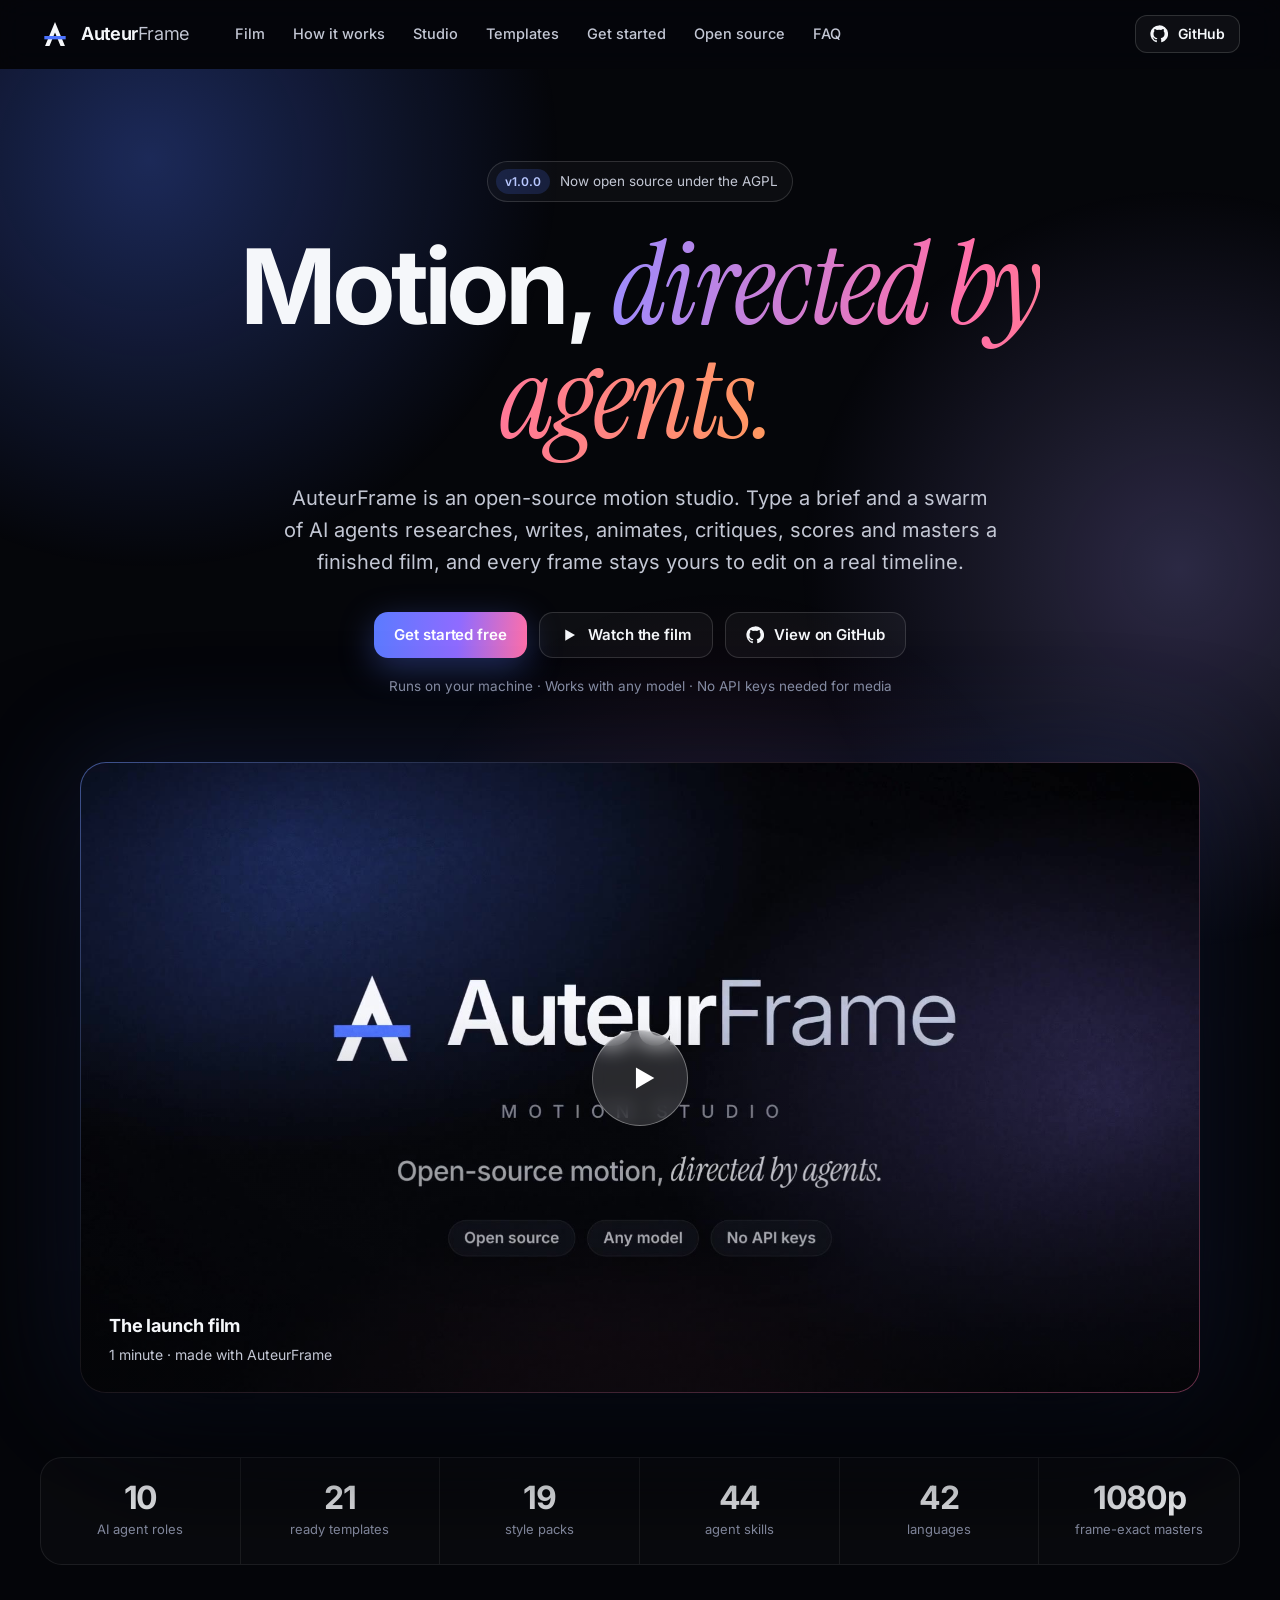
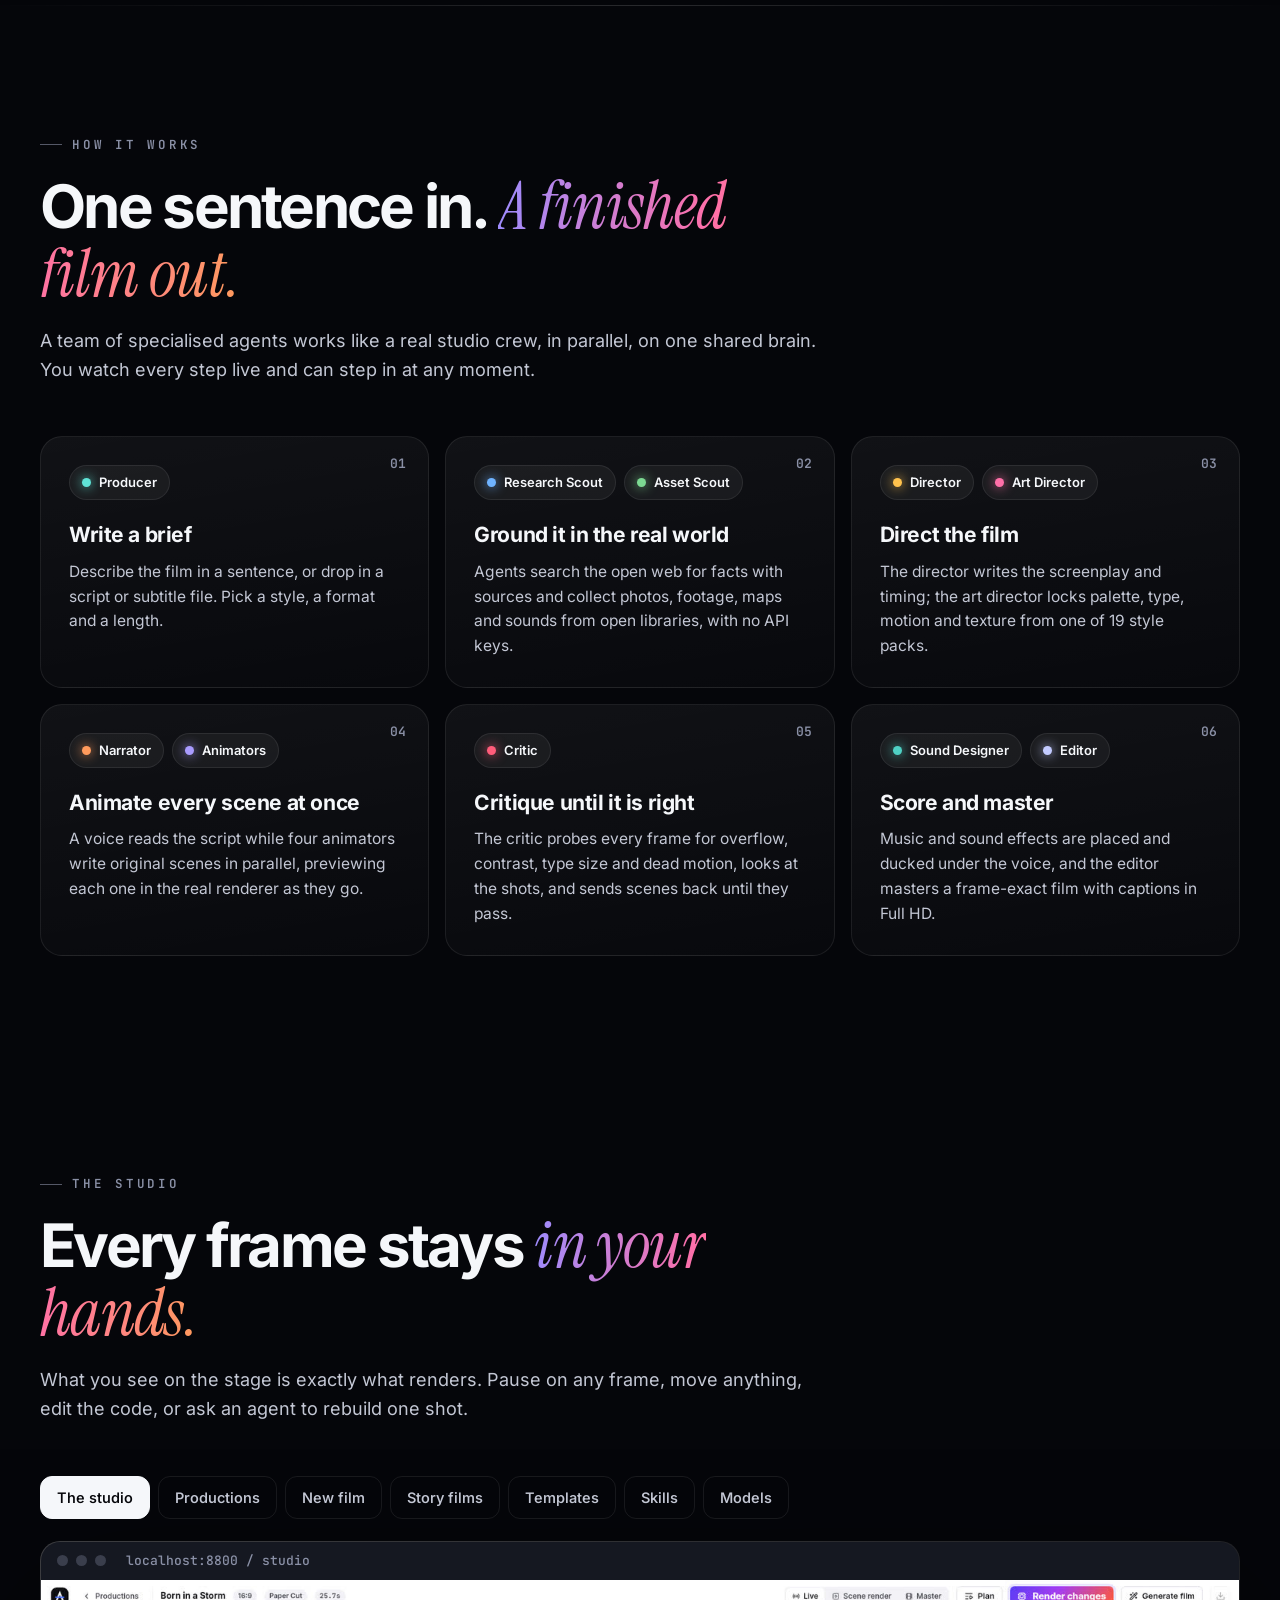
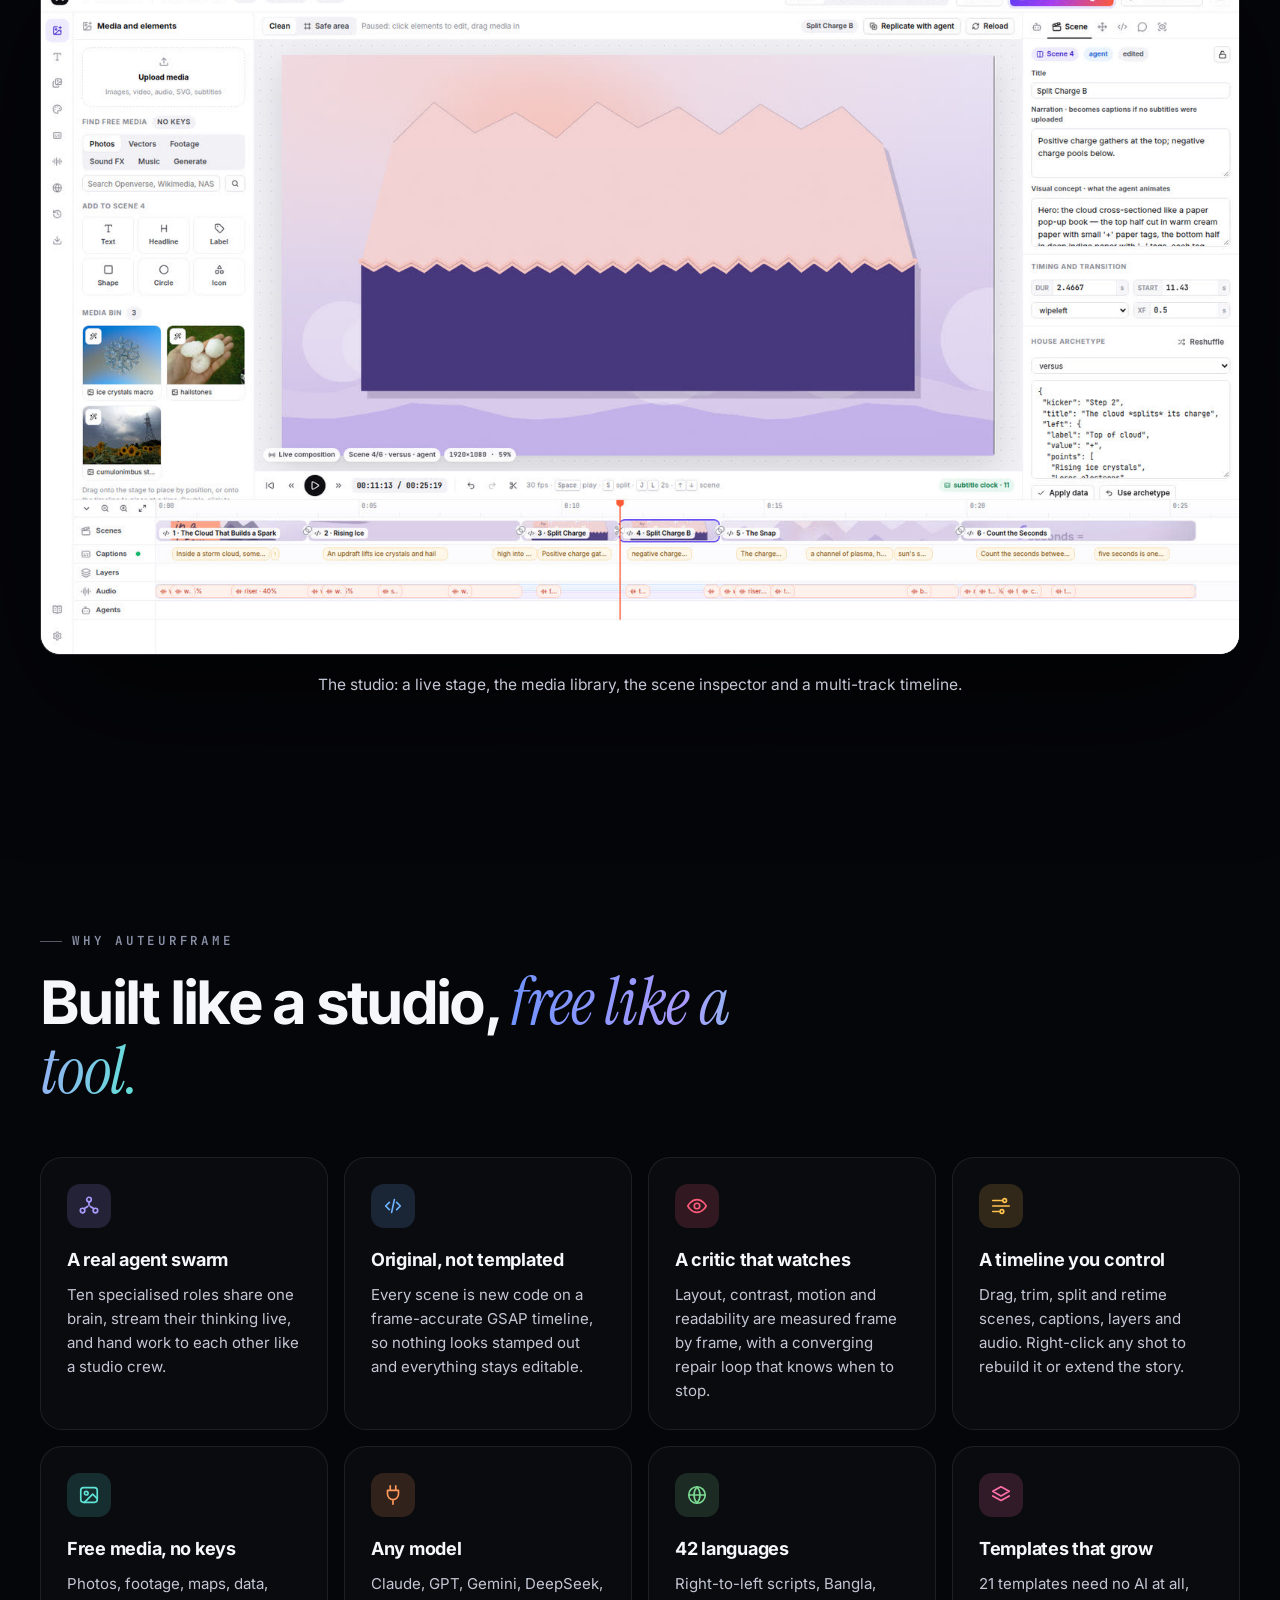
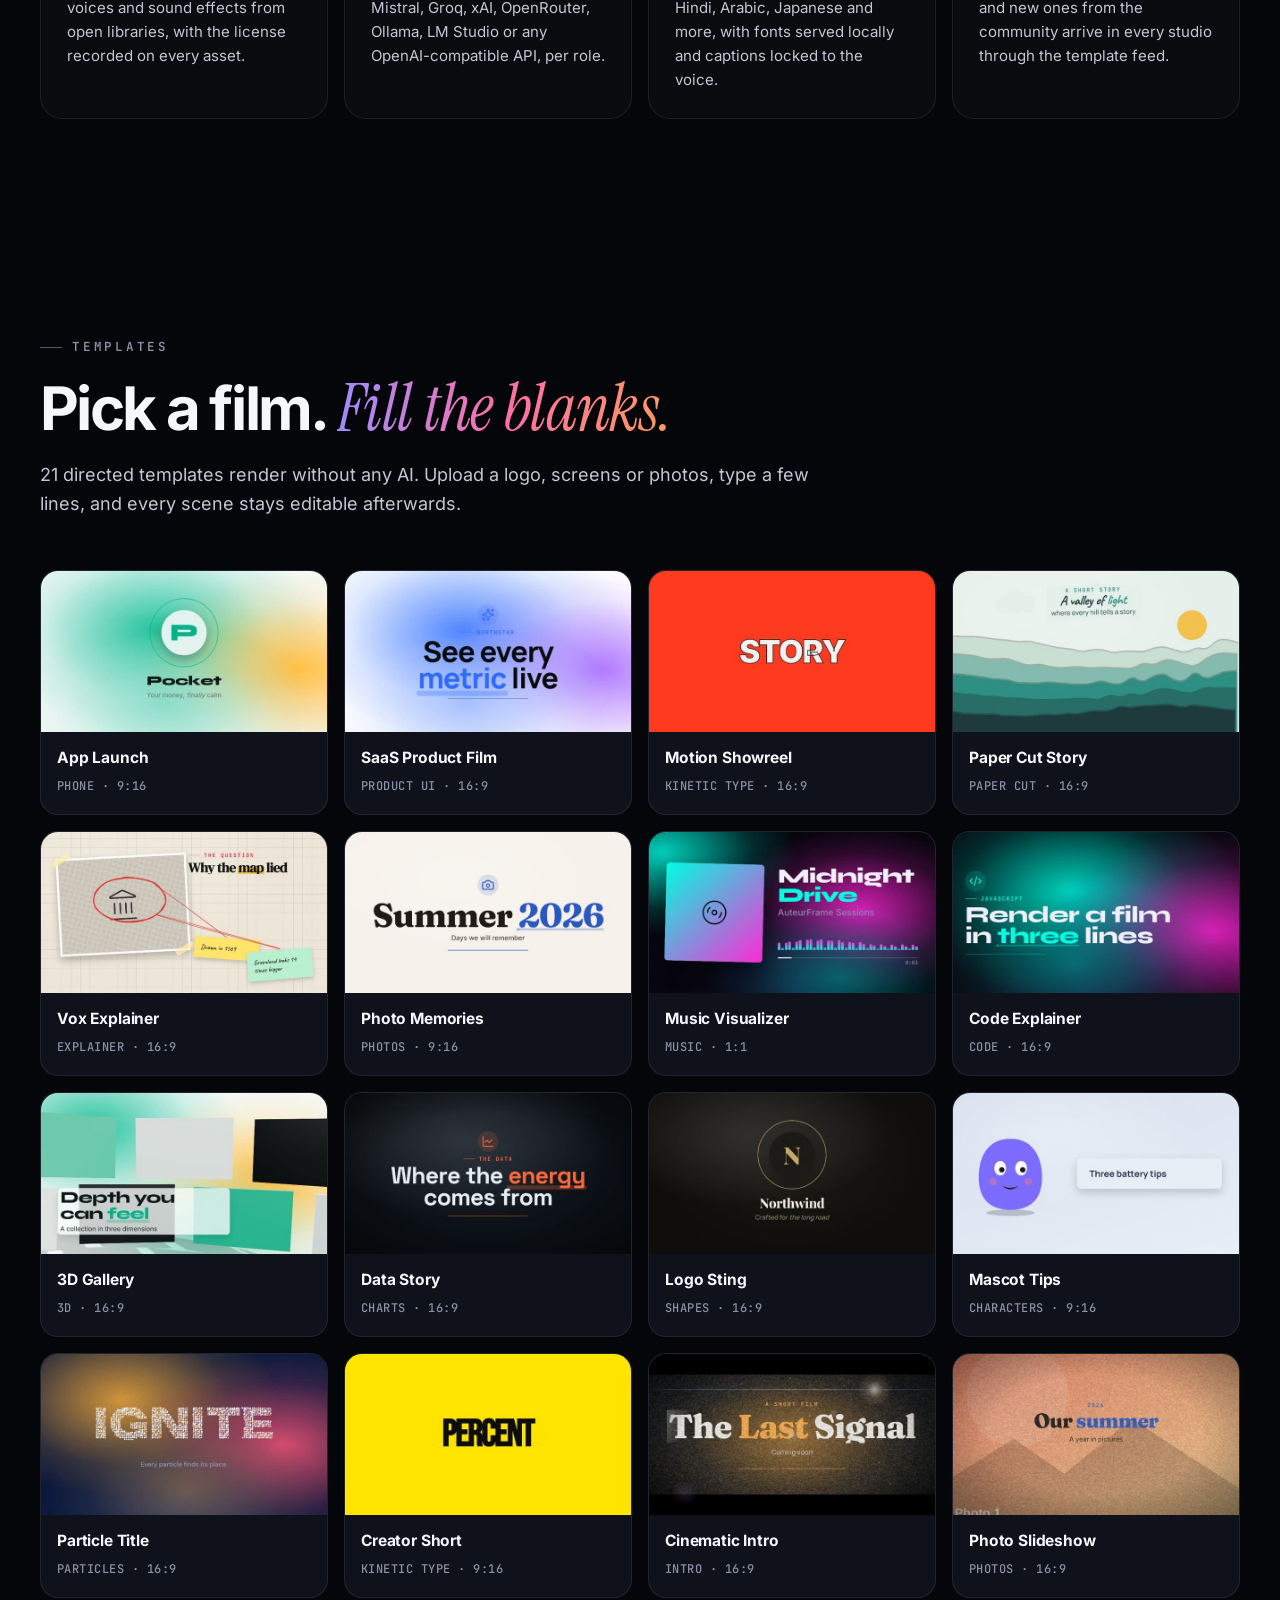
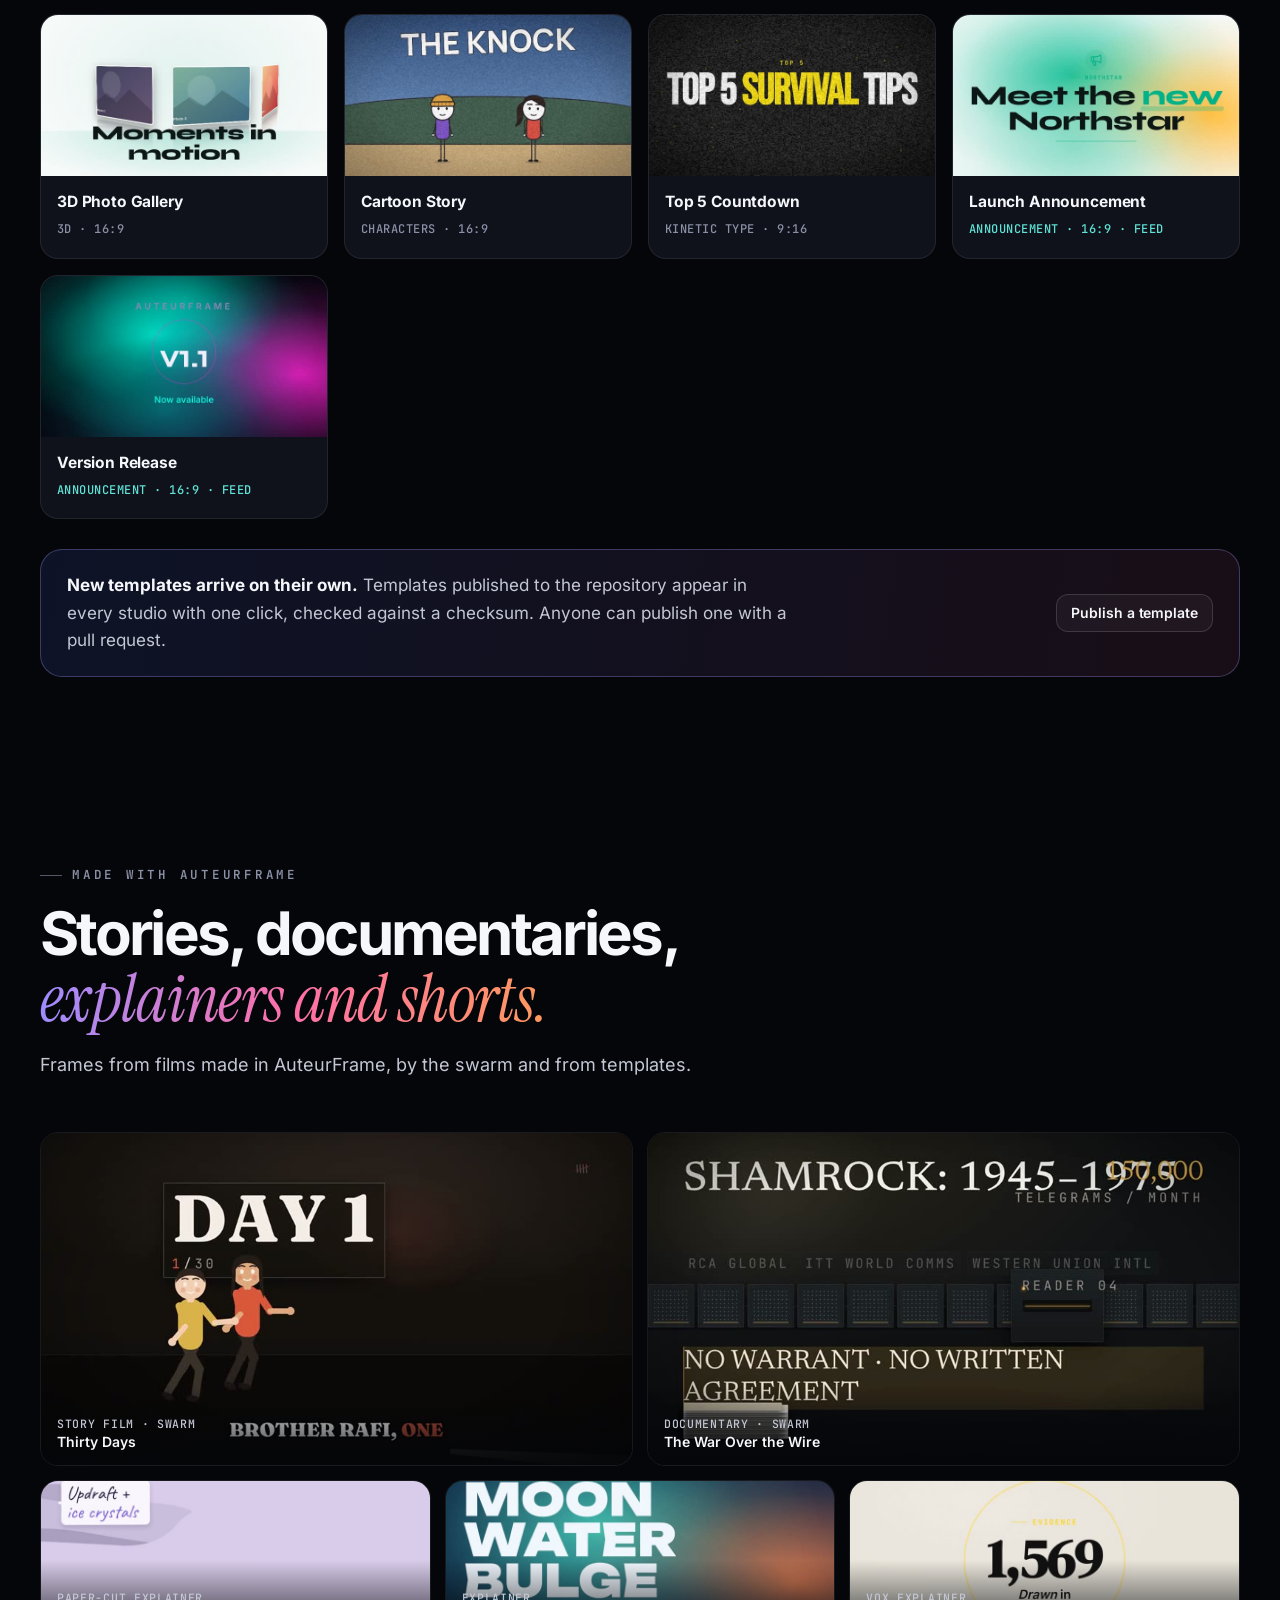
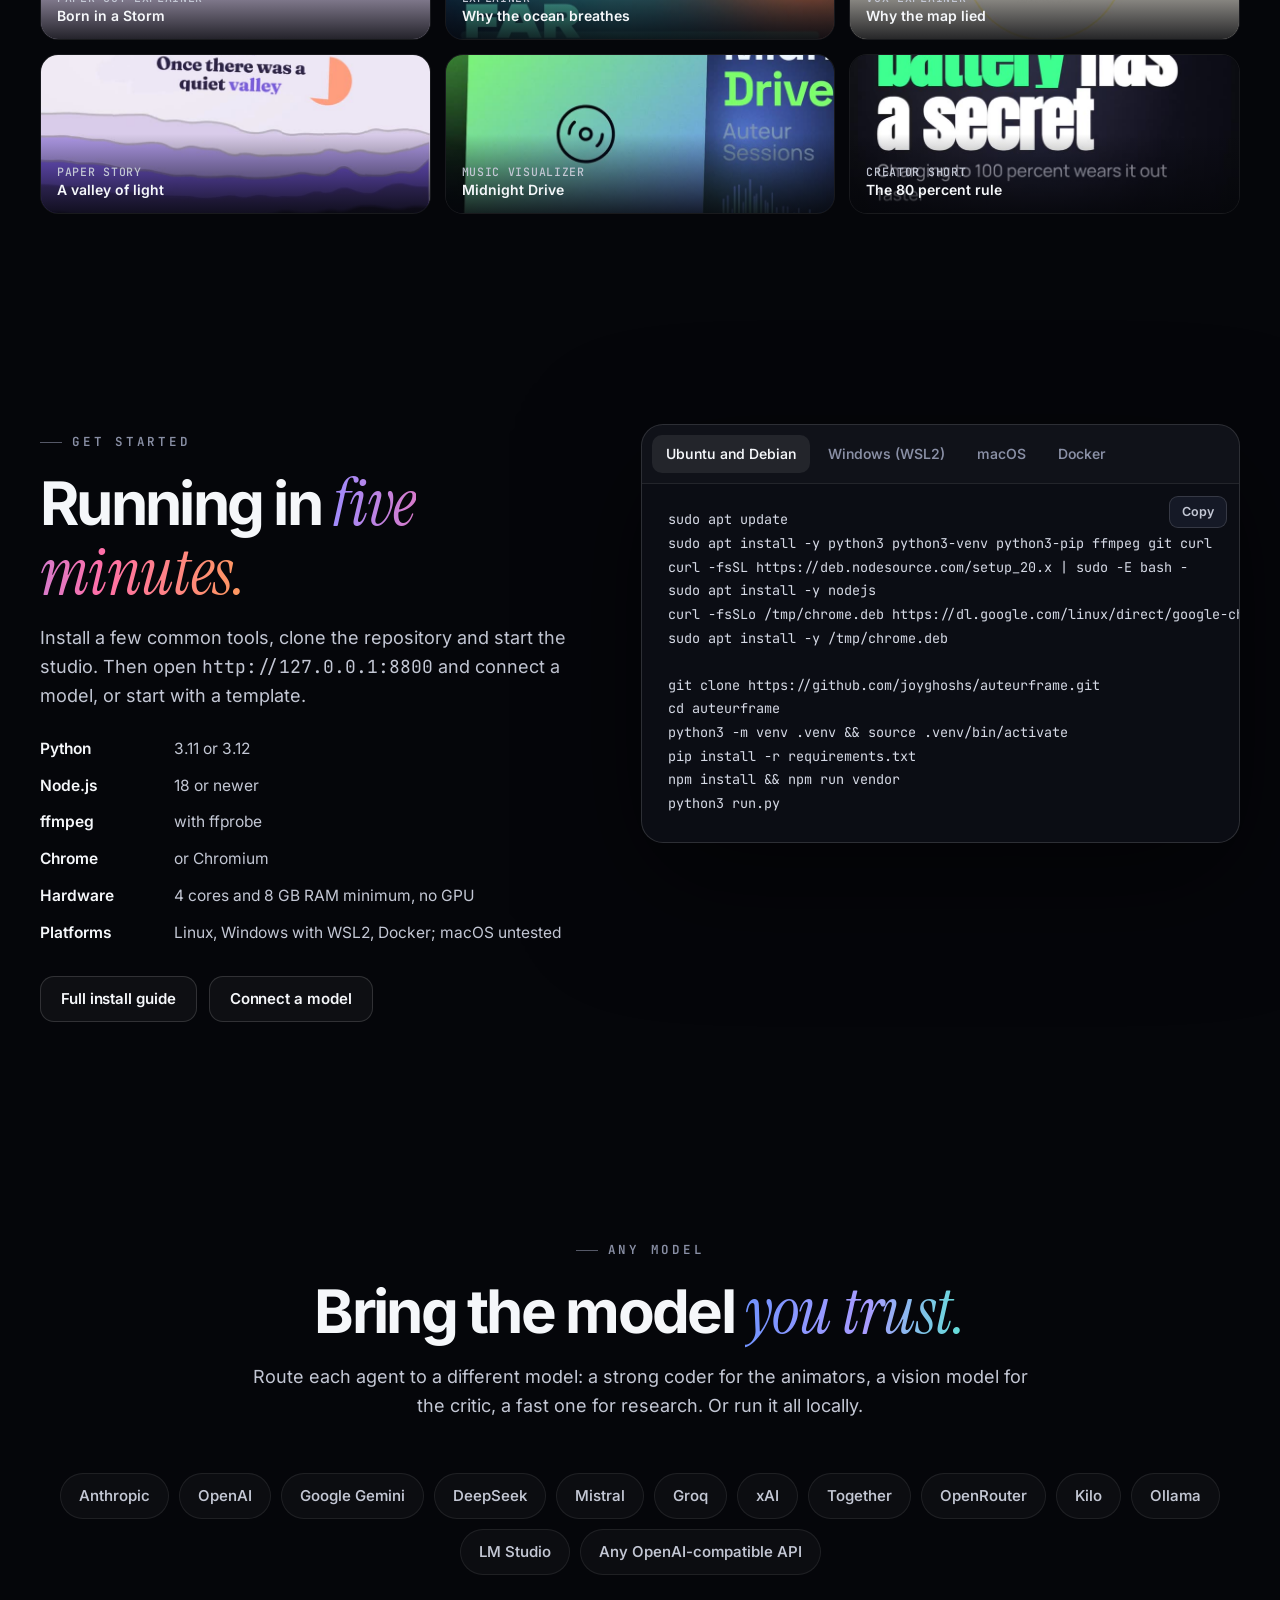
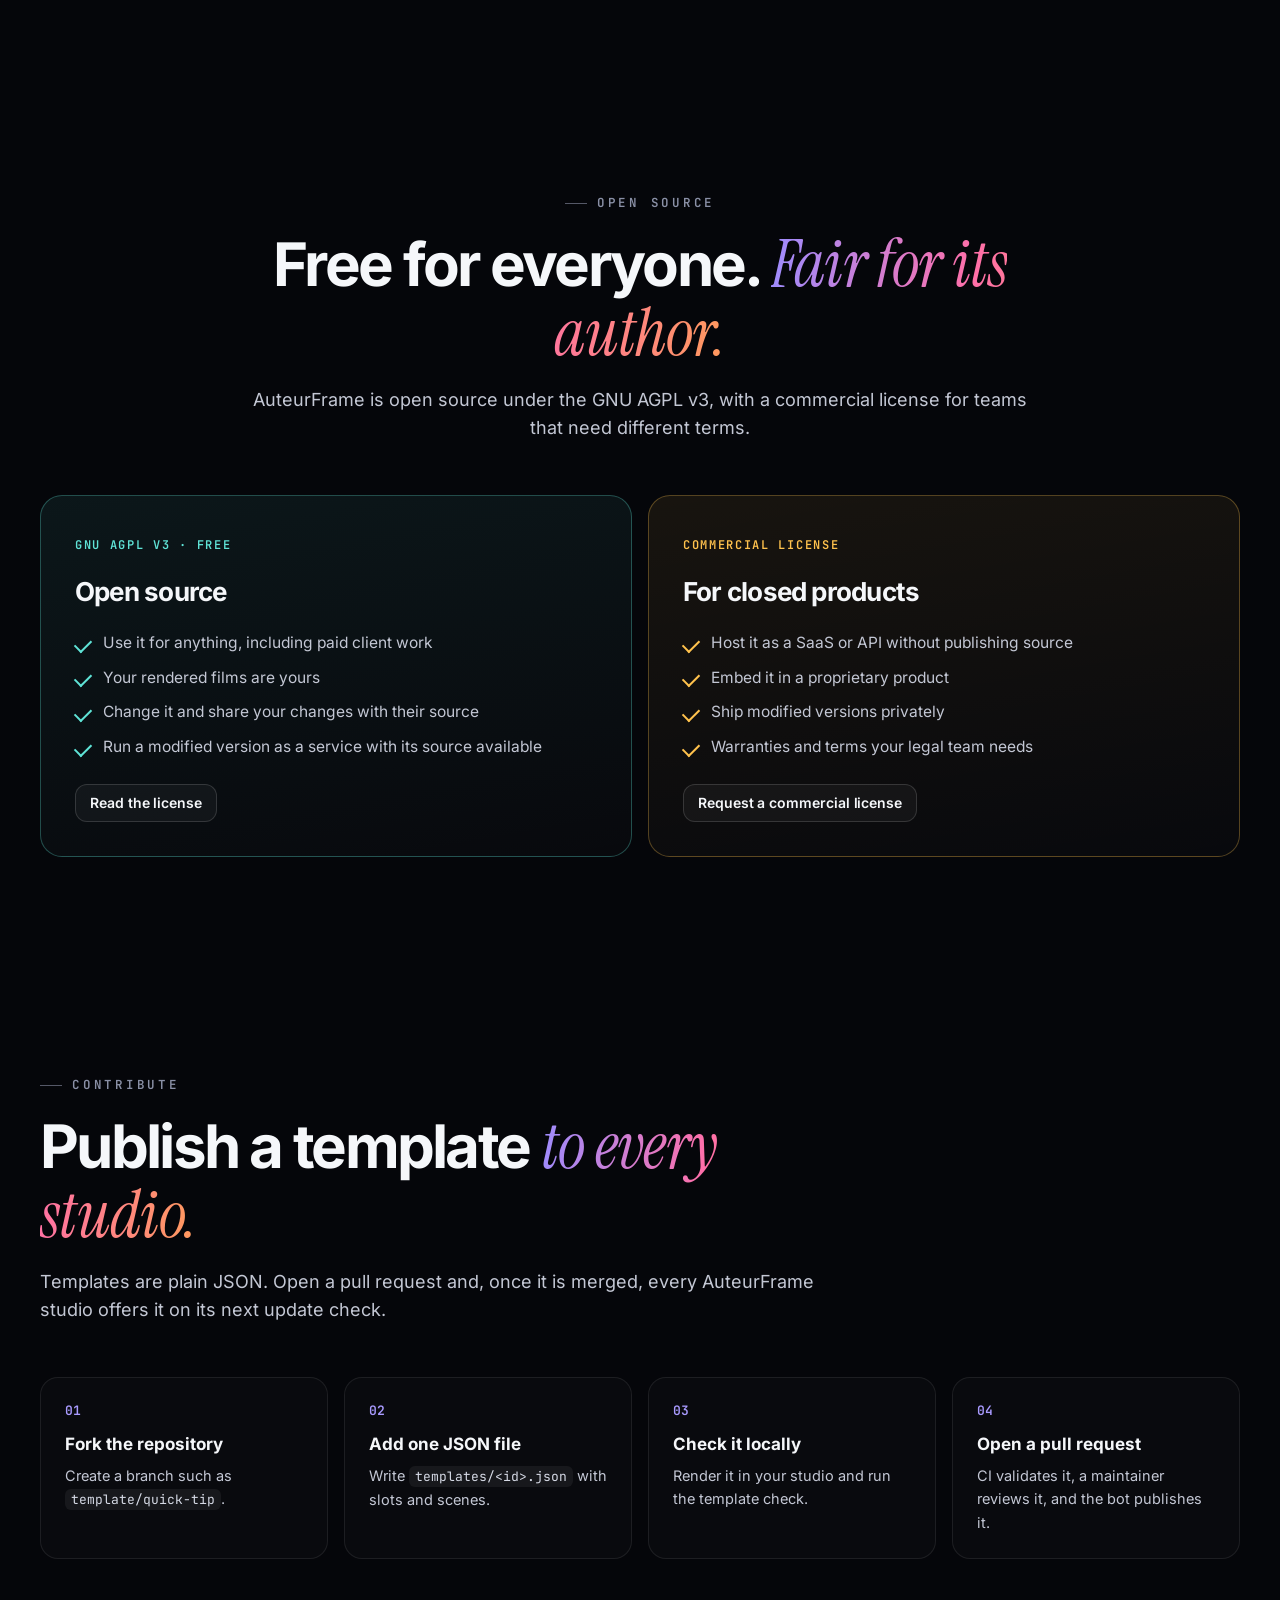
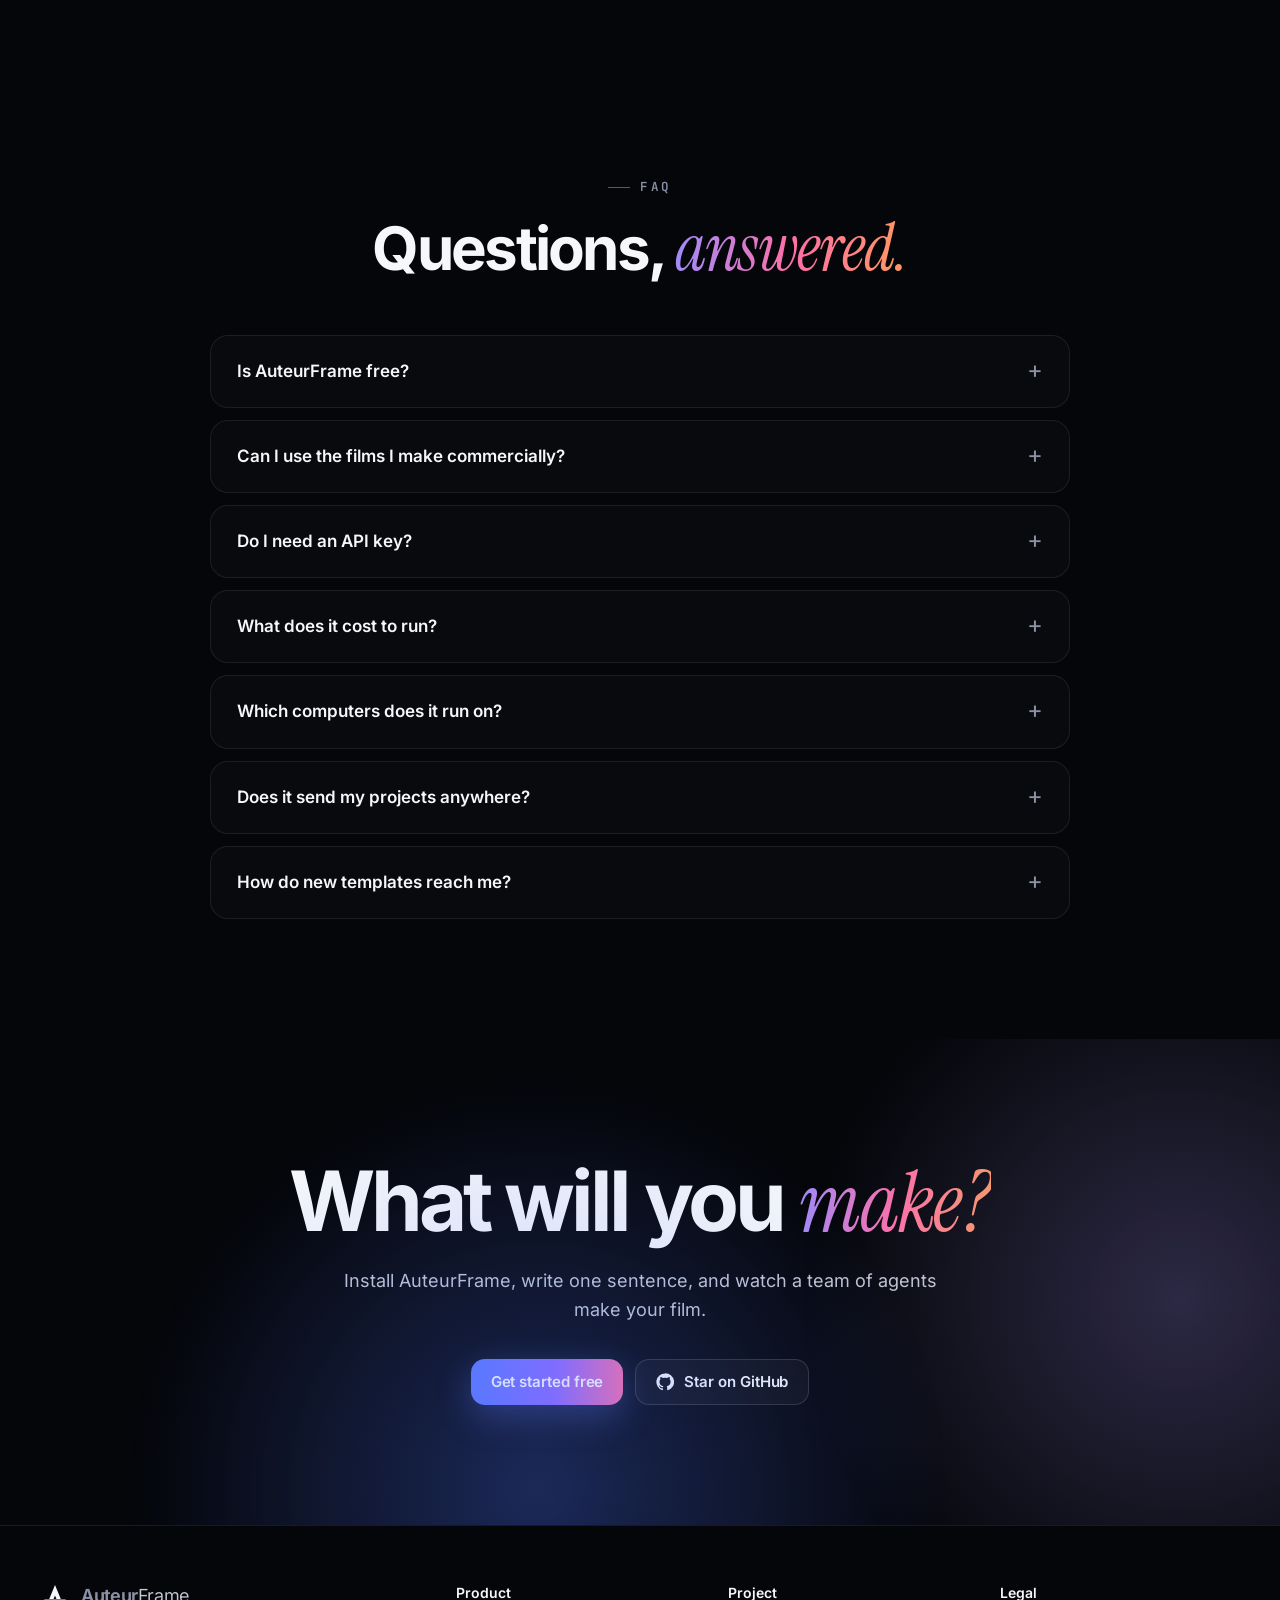
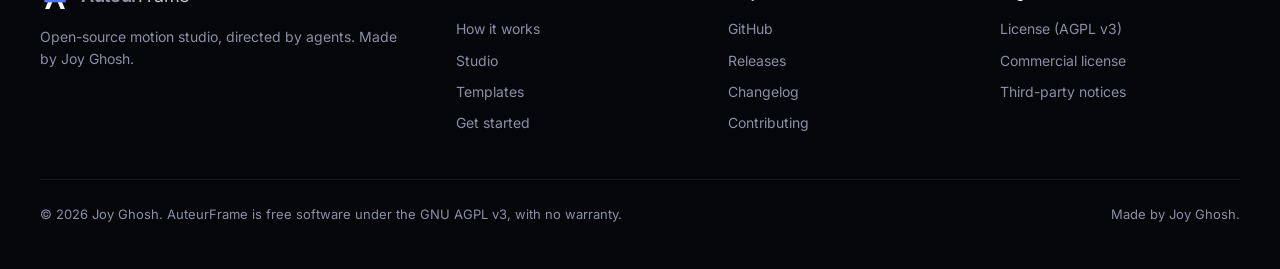
==== commit 5847c8e3: "Remove trademark notices" ====
--- a/index.html
+++ b/index.html
@@ -32,7 +32,7 @@
 <a class="skip" href="#main">Skip to content</a>
 <header class="nav">
   <div class="wrap">
-    <a class="brand" href="#top" aria-label="AuteurFrame home"><svg viewBox="0 0 32 32" aria-hidden="true"><path d="M16 3.2 26.6 28.8H21.9L16 14.4 10.1 28.8H5.4Z" fill="#F5F7FA"/><path d="M4.6 18.1h22.8v3.6H4.6Z" fill="#4D74FF"/></svg><span>Auteur<span class="fw">Frame</span><sup>™</sup></span></a>
+    <a class="brand" href="#top" aria-label="AuteurFrame home"><svg viewBox="0 0 32 32" aria-hidden="true"><path d="M16 3.2 26.6 28.8H21.9L16 14.4 10.1 28.8H5.4Z" fill="#F5F7FA"/><path d="M4.6 18.1h22.8v3.6H4.6Z" fill="#4D74FF"/></svg><span>Auteur<span class="fw">Frame</span></span></a>
     <nav class="nav-links" aria-label="Main">
       <a href="#film">Film</a><a href="#how">How it works</a><a href="#studio">Studio</a><a href="#templates">Templates</a><a href="#start">Get started</a><a href="#license">Open source</a><a href="#faq">FAQ</a>
     </nav>
@@ -188,7 +188,6 @@
         <ul><li>Host it as a SaaS or API without publishing source</li><li>Embed it in a proprietary product</li><li>Ship modified versions privately</li><li>Warranties and terms your legal team needs</li></ul>
         <a class="btn sm" href="https://github.com/joyghoshs/auteurframe/blob/main/COMMERCIAL.md" rel="noopener">Request a commercial license</a></article>
     </div>
-    <p class="lic-note reveal">AuteurFrame™ and its logo are unregistered trademarks of Joy Ghosh. Forks must use a different name. See the <a href="https://github.com/joyghoshs/auteurframe/blob/main/TRADEMARKS.md" rel="noopener">trademark policy</a>.</p>
   </div>
 </section>
 
@@ -224,12 +223,12 @@
 <footer>
   <div class="wrap">
     <div class="cols">
-      <div><a class="brand" href="#top"><svg viewBox="0 0 32 32" aria-hidden="true"><path d="M16 3.2 26.6 28.8H21.9L16 14.4 10.1 28.8H5.4Z" fill="#F5F7FA"/><path d="M4.6 18.1h22.8v3.6H4.6Z" fill="#4D74FF"/></svg><span>Auteur<span class="fw">Frame</span><sup>™</sup></span></a><p class="about">Open-source motion studio, directed by agents. Made by Joy Ghosh.</p></div>
+      <div><a class="brand" href="#top"><svg viewBox="0 0 32 32" aria-hidden="true"><path d="M16 3.2 26.6 28.8H21.9L16 14.4 10.1 28.8H5.4Z" fill="#F5F7FA"/><path d="M4.6 18.1h22.8v3.6H4.6Z" fill="#4D74FF"/></svg><span>Auteur<span class="fw">Frame</span></span></a><p class="about">Open-source motion studio, directed by agents. Made by Joy Ghosh.</p></div>
       <div><h4>Product</h4><ul><li><a href="#how">How it works</a></li><li><a href="#studio">Studio</a></li><li><a href="#templates">Templates</a></li><li><a href="#start">Get started</a></li></ul></div>
       <div><h4>Project</h4><ul><li><a href="https://github.com/joyghoshs/auteurframe" rel="noopener">GitHub</a></li><li><a href="https://github.com/joyghoshs/auteurframe/releases" rel="noopener">Releases</a></li><li><a href="https://github.com/joyghoshs/auteurframe/blob/main/changelog.txt" rel="noopener">Changelog</a></li><li><a href="https://github.com/joyghoshs/auteurframe/blob/main/CONTRIBUTING.md" rel="noopener">Contributing</a></li></ul></div>
-      <div><h4>Legal</h4><ul><li><a href="https://github.com/joyghoshs/auteurframe/blob/main/LICENSE" rel="noopener">License (AGPL v3)</a></li><li><a href="https://github.com/joyghoshs/auteurframe/blob/main/COMMERCIAL.md" rel="noopener">Commercial license</a></li><li><a href="https://github.com/joyghoshs/auteurframe/blob/main/TRADEMARKS.md" rel="noopener">Trademarks</a></li><li><a href="https://github.com/joyghoshs/auteurframe/blob/main/THIRD_PARTY_NOTICES.md" rel="noopener">Third-party notices</a></li></ul></div>
-    </div>
-    <div class="legal"><span>© 2026 Joy Ghosh. AuteurFrame is free software under the GNU AGPL v3, with no warranty.</span><span>AuteurFrame™ is an unregistered trademark of Joy Ghosh.</span></div>
+      <div><h4>Legal</h4><ul><li><a href="https://github.com/joyghoshs/auteurframe/blob/main/LICENSE" rel="noopener">License (AGPL v3)</a></li><li><a href="https://github.com/joyghoshs/auteurframe/blob/main/COMMERCIAL.md" rel="noopener">Commercial license</a></li><li><a href="https://github.com/joyghoshs/auteurframe/blob/main/THIRD_PARTY_NOTICES.md" rel="noopener">Third-party notices</a></li></ul></div>
+    </div>
+    <div class="legal"><span>© 2026 Joy Ghosh. AuteurFrame is free software under the GNU AGPL v3, with no warranty.</span><span>Made by Joy Ghosh.</span></div>
   </div>
 </footer>
 <script src="assets/js/site.js" defer></script>
--- a/assets/css/site.css
+++ b/assets/css/site.css
@@ -60,7 +60,6 @@
 .brand { display: flex; align-items: center; gap: 11px; font-weight: 650; font-size: 18px; letter-spacing: -.02em; }
 .brand svg { width: 30px; height: 30px; }
 .brand .fw { font-weight: 380; color: var(--ink-2); }
-.brand sup { font-size: 10px; color: var(--muted); font-weight: 500; margin-left: 1px; }
 .nav-links { display: flex; gap: 4px; margin-left: 6px; }
 .nav-links a { padding: 8px 12px; border-radius: 10px; color: var(--ink-2); font-size: 14.5px; font-weight: 500; transition: color .2s, background .2s; }
 .nav-links a:hover { color: var(--ink); background: rgba(255, 255, 255, .05); }
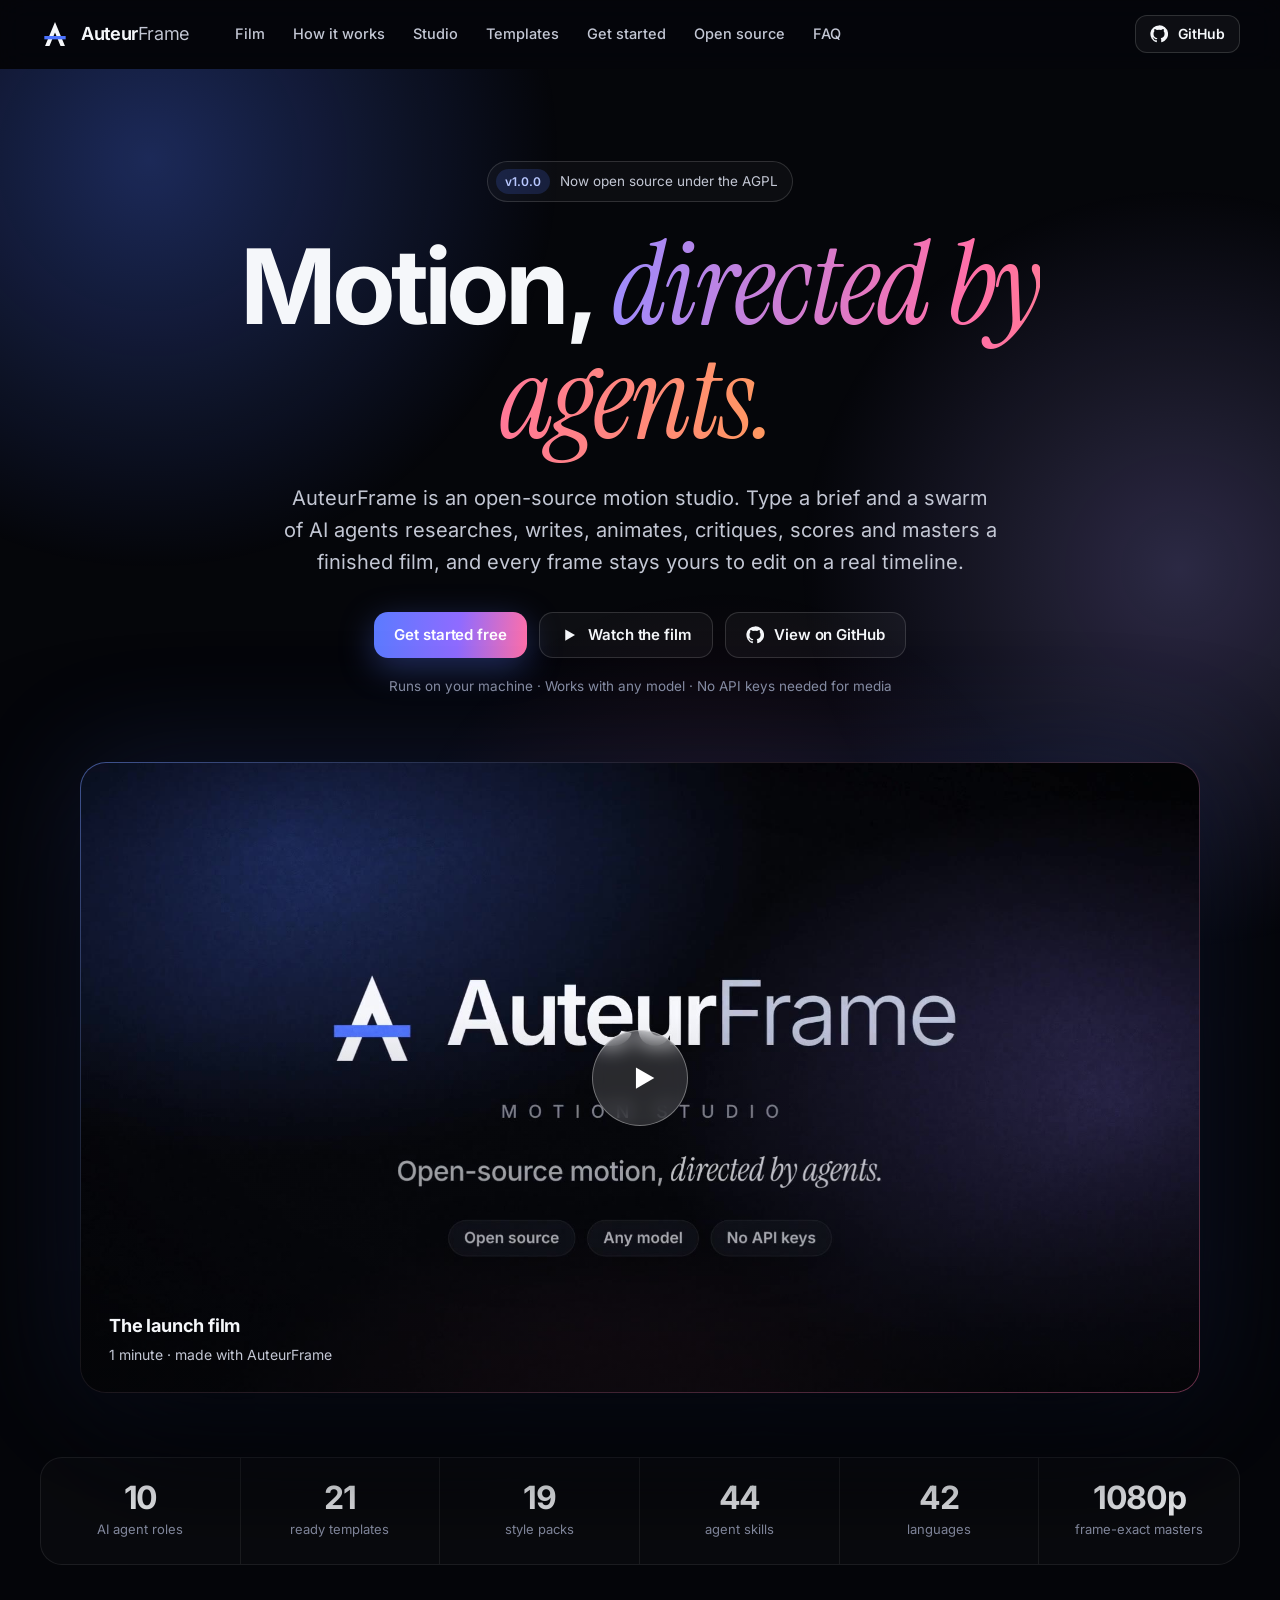
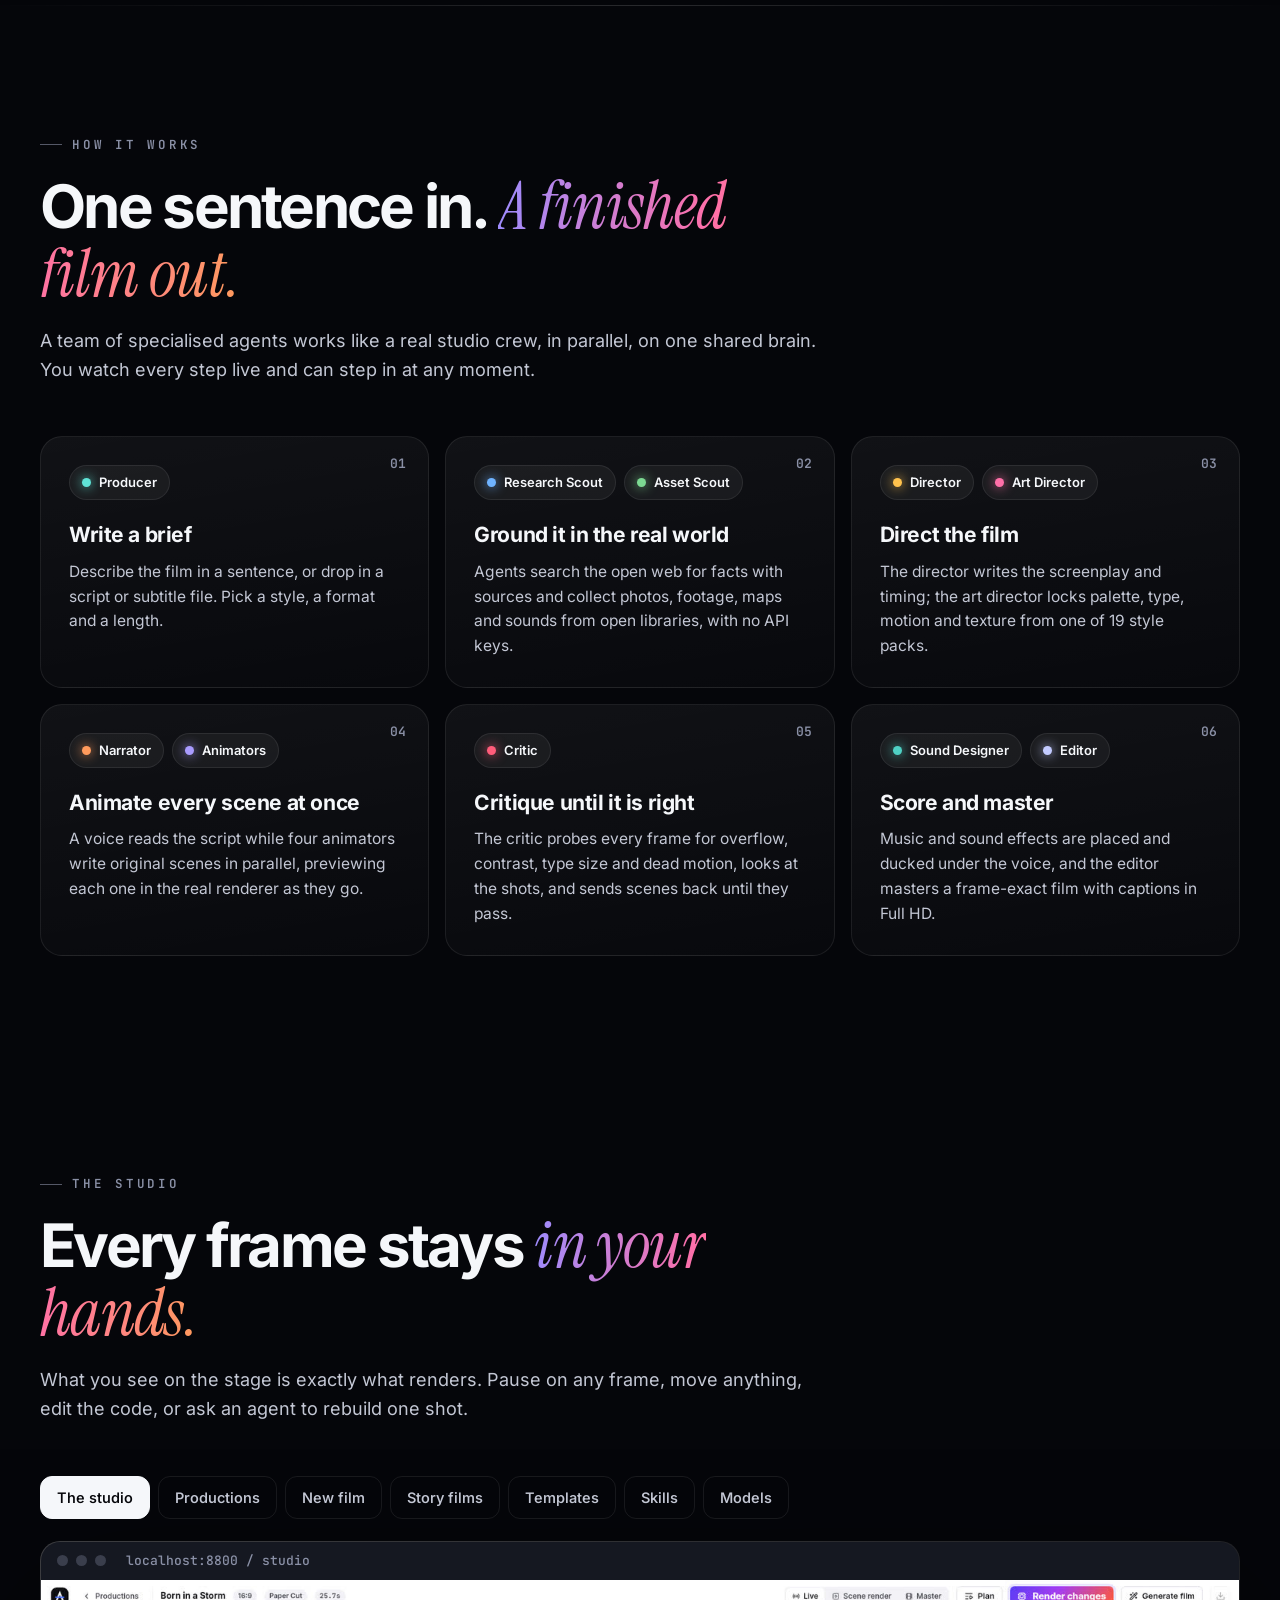
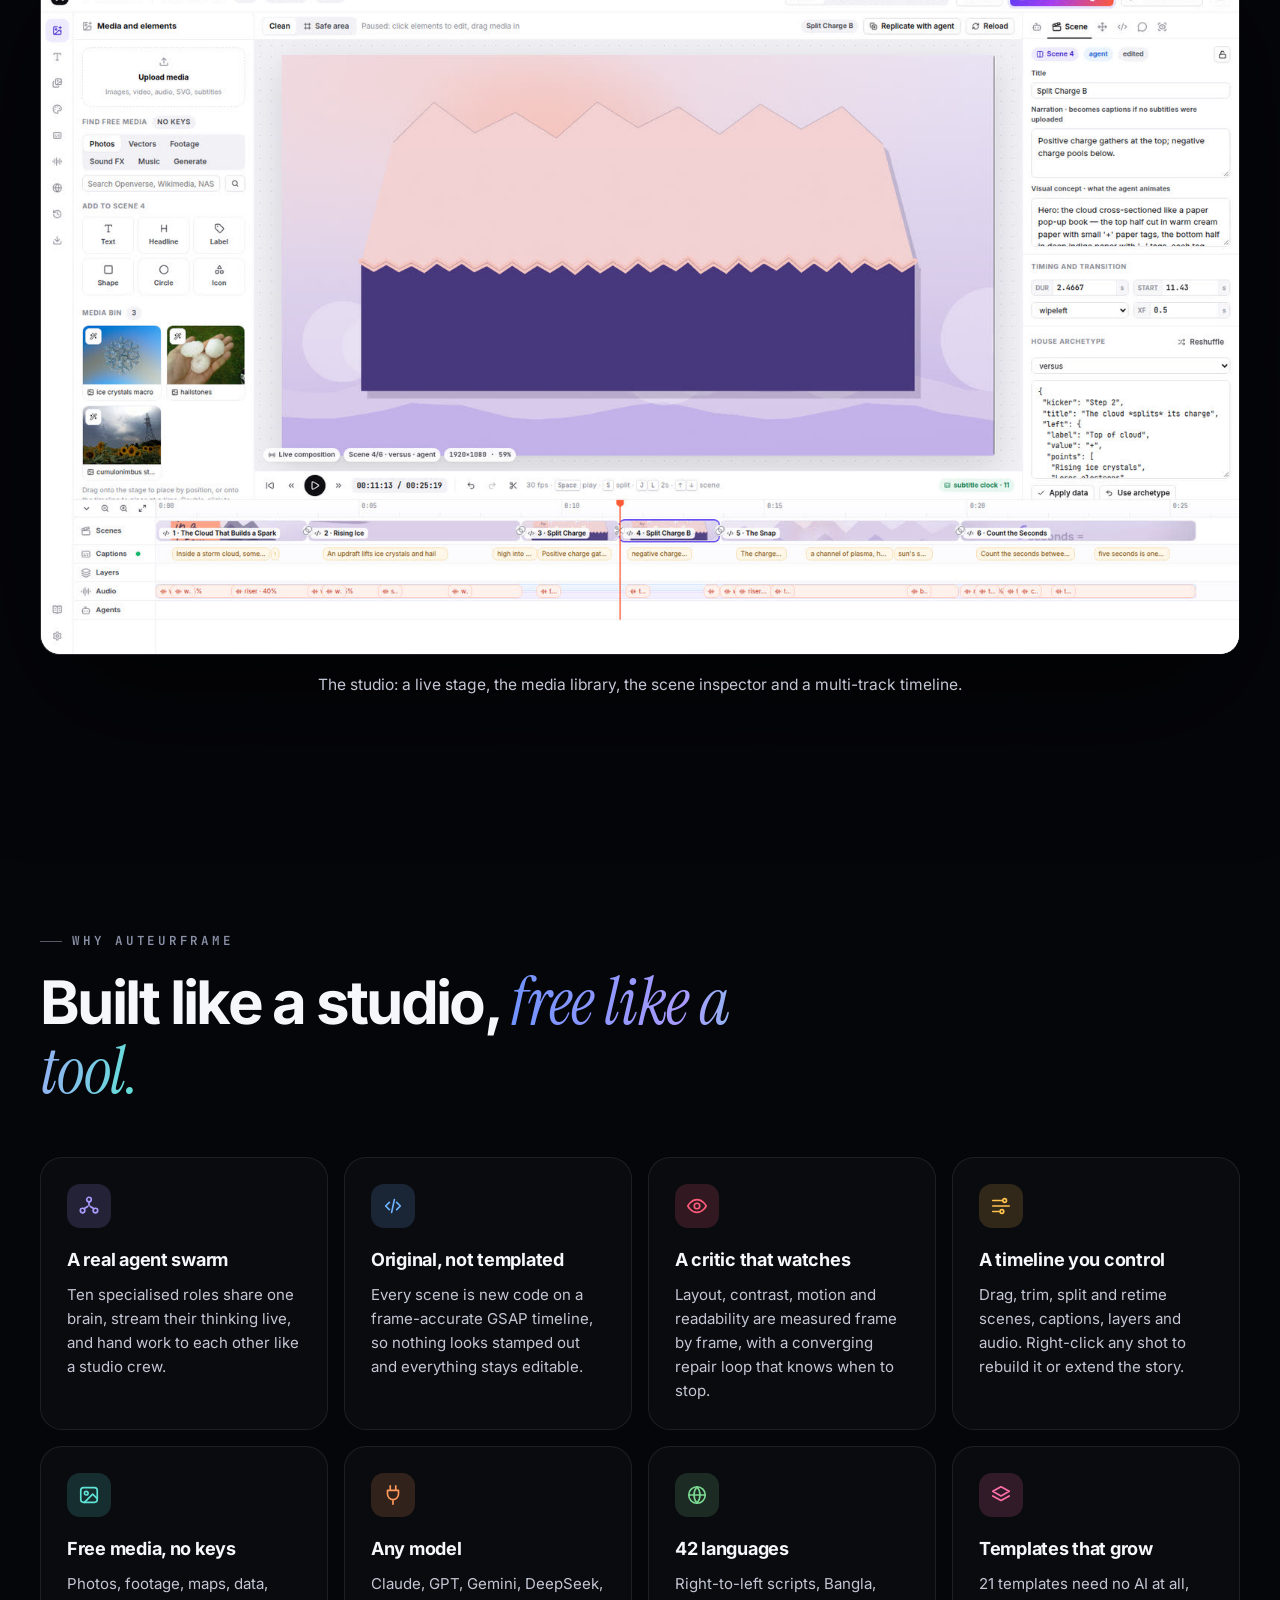
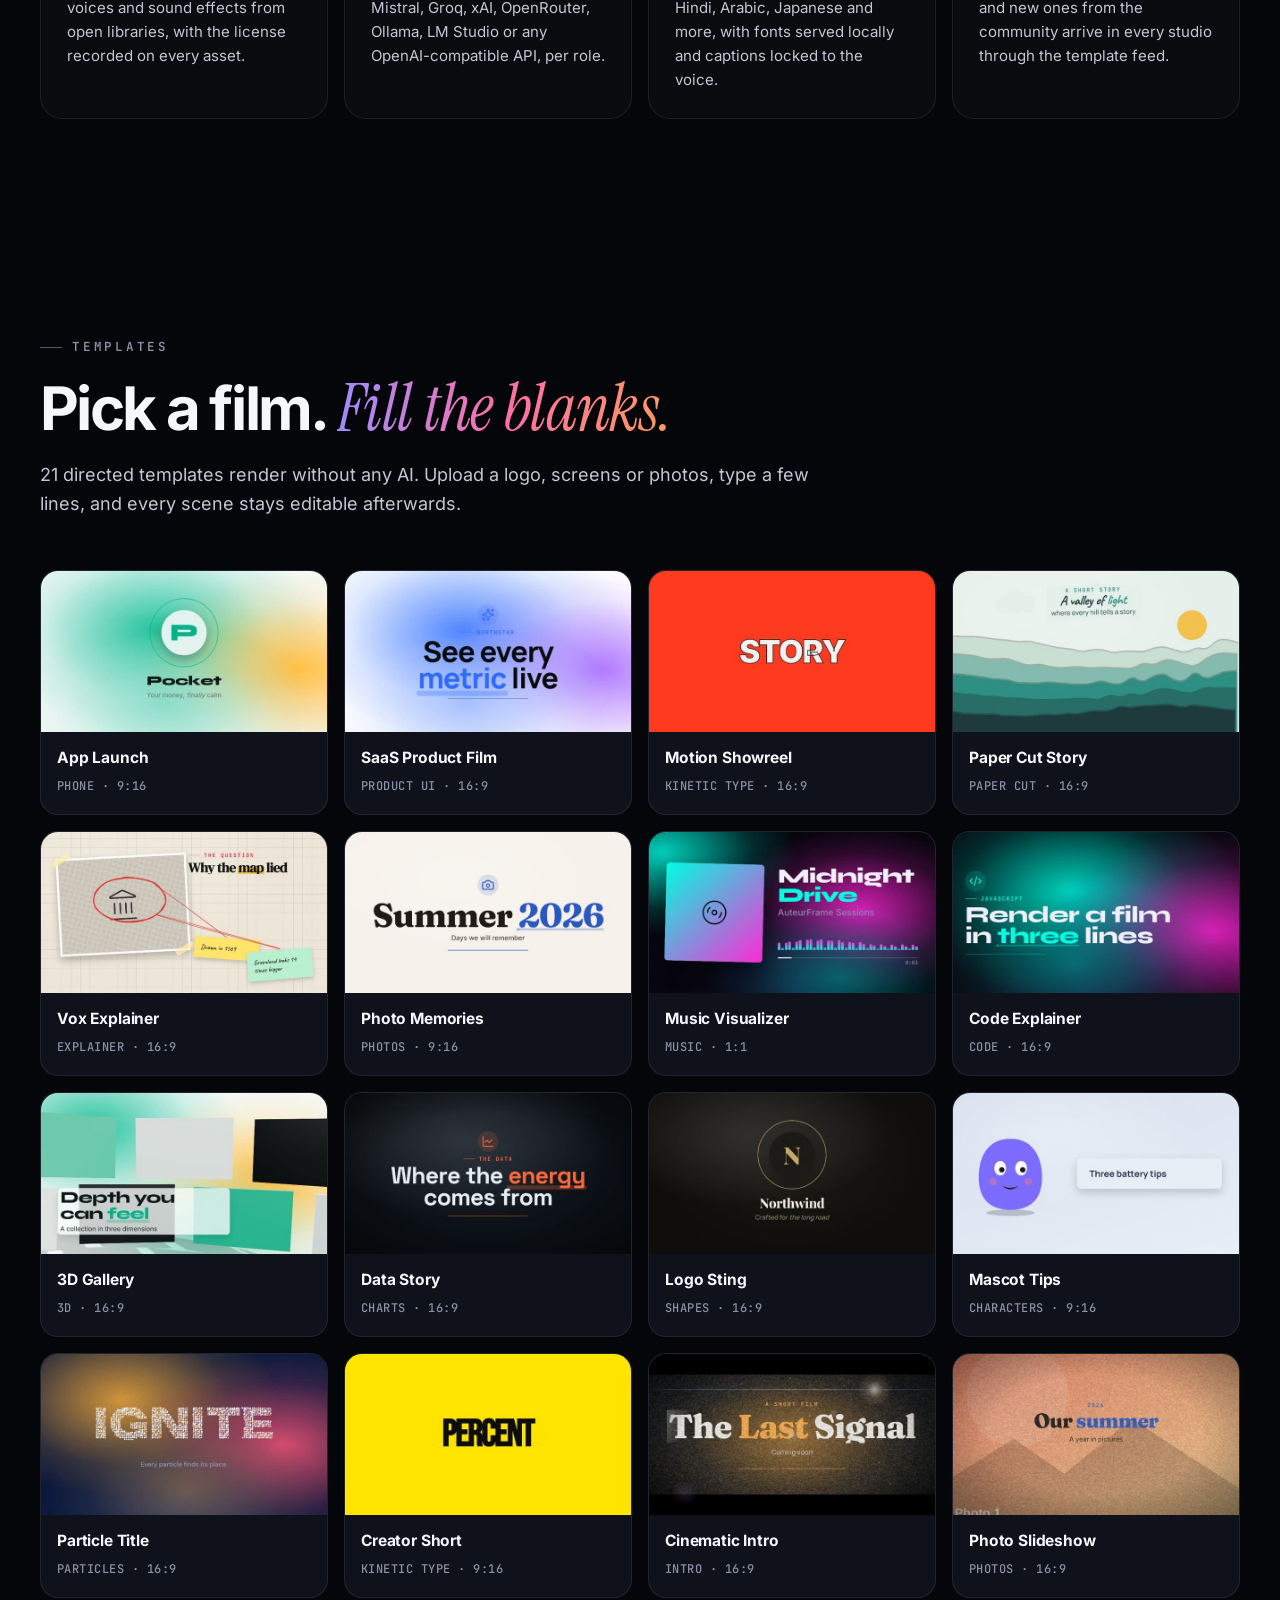
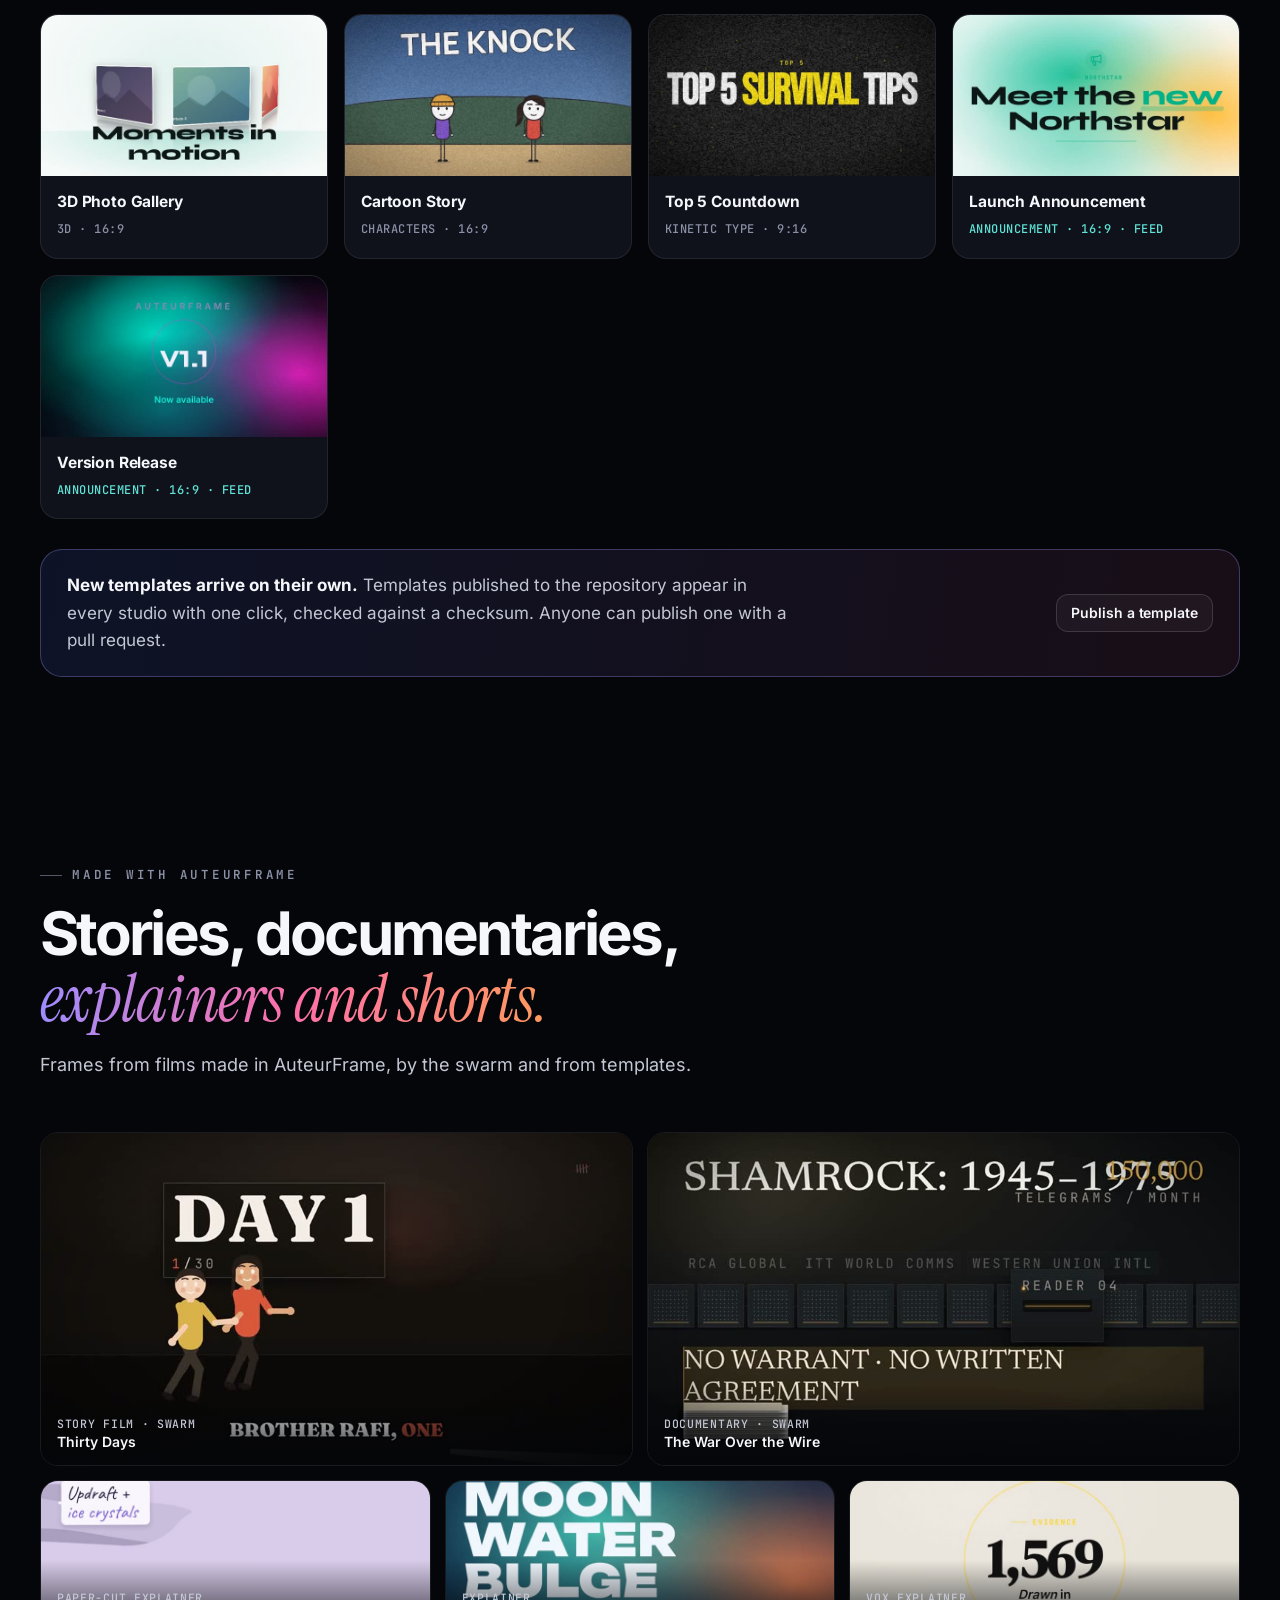
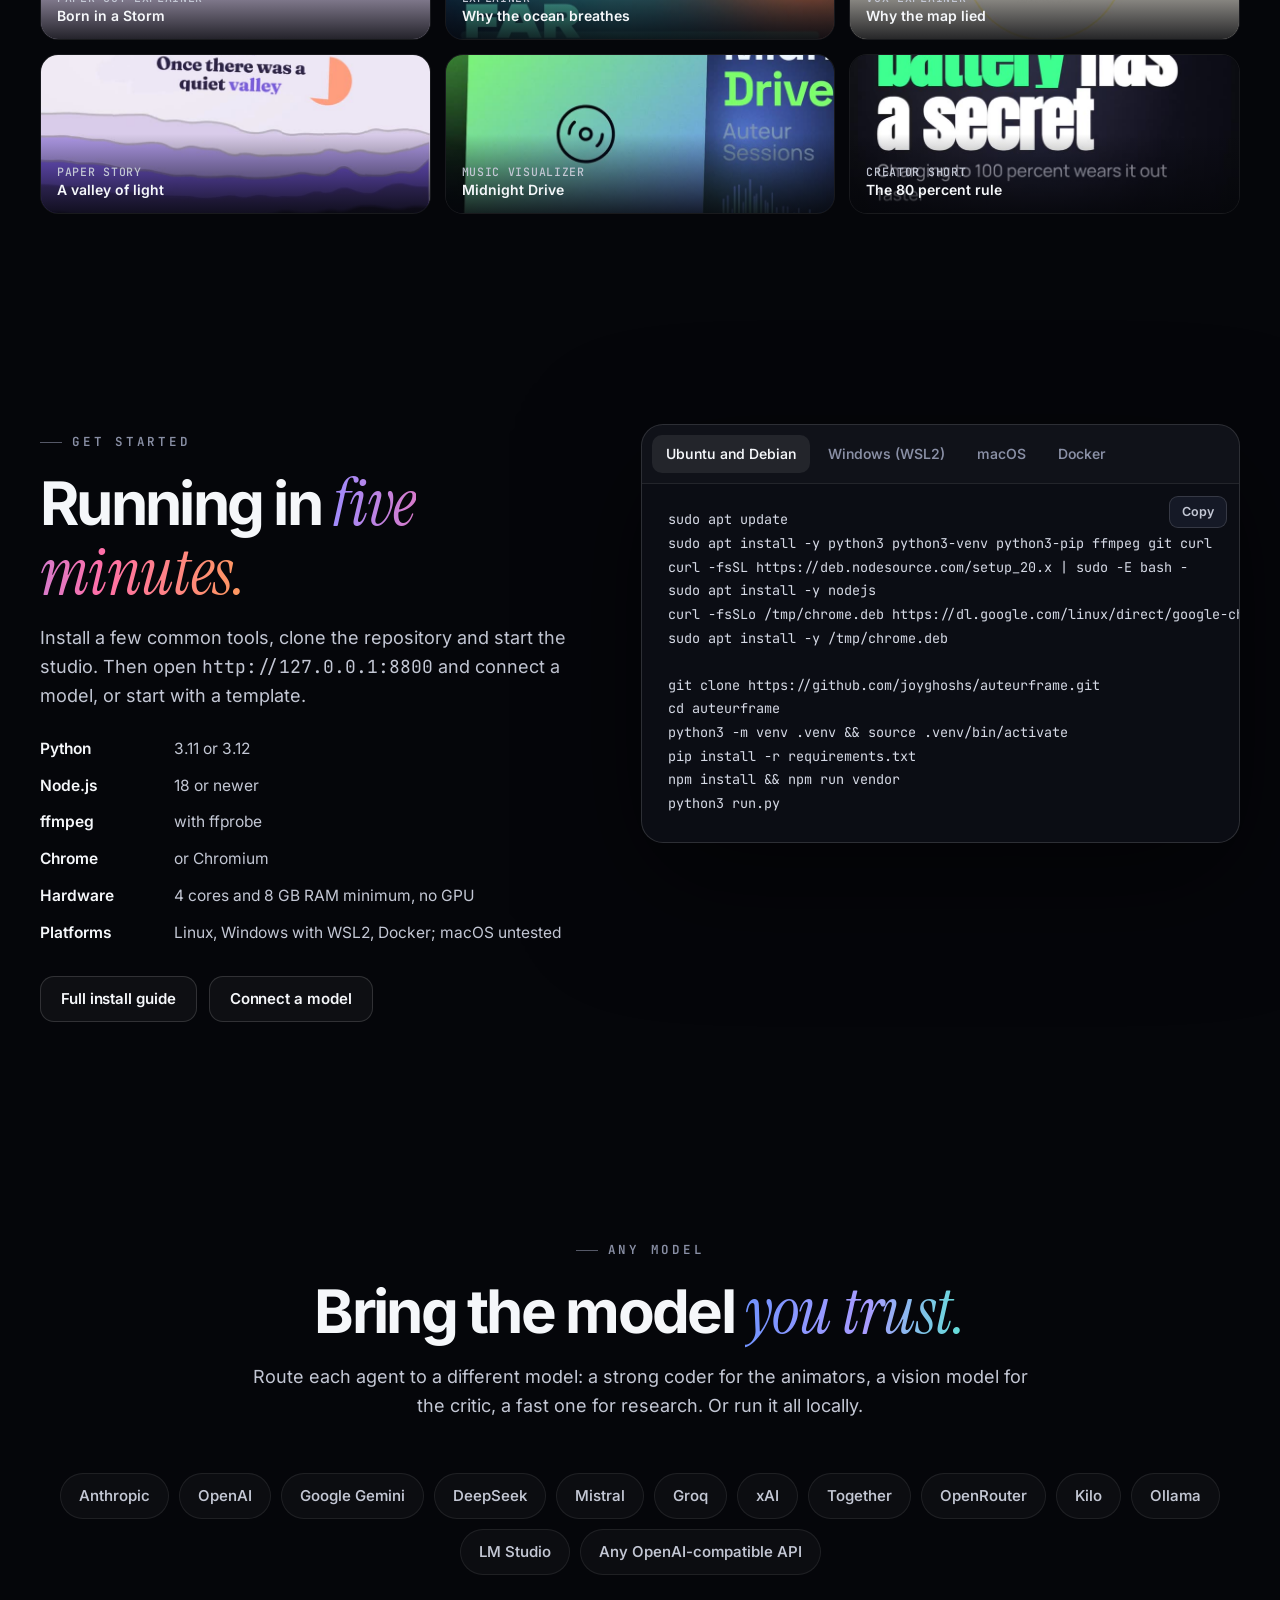
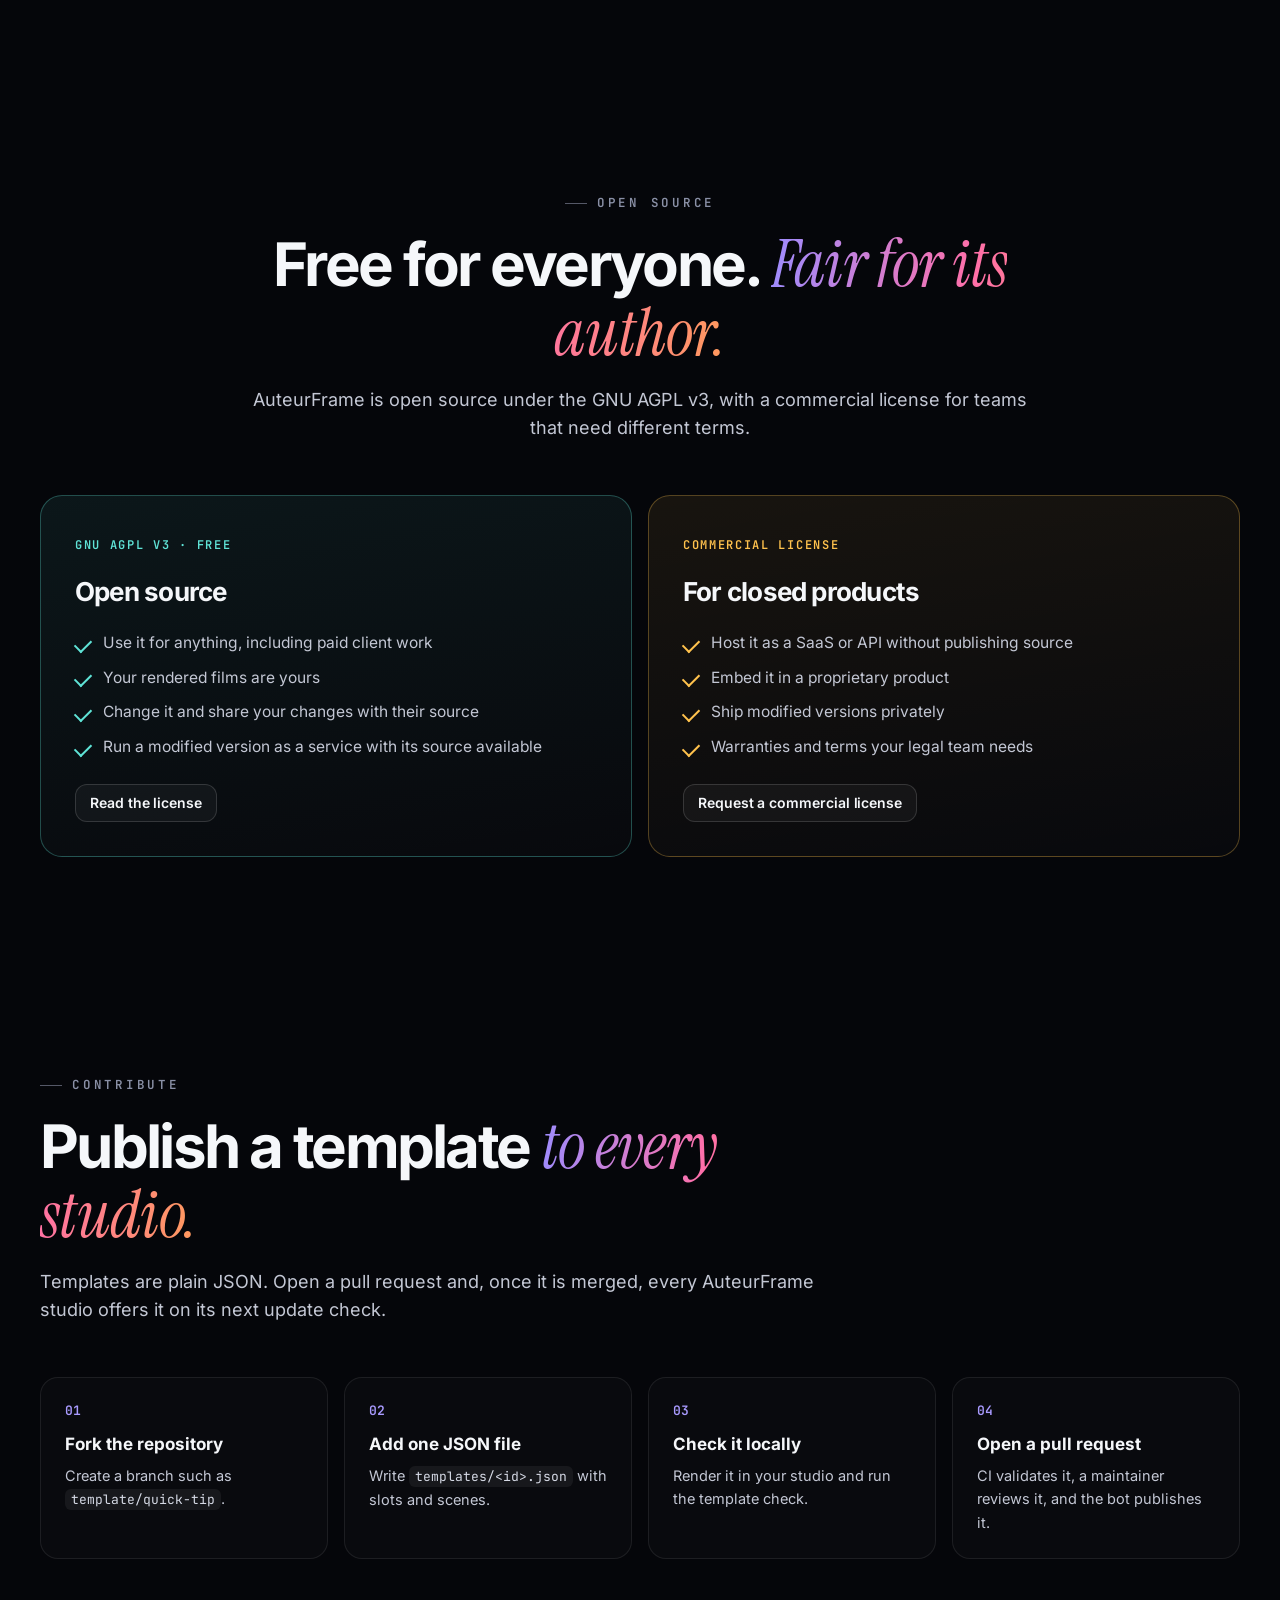
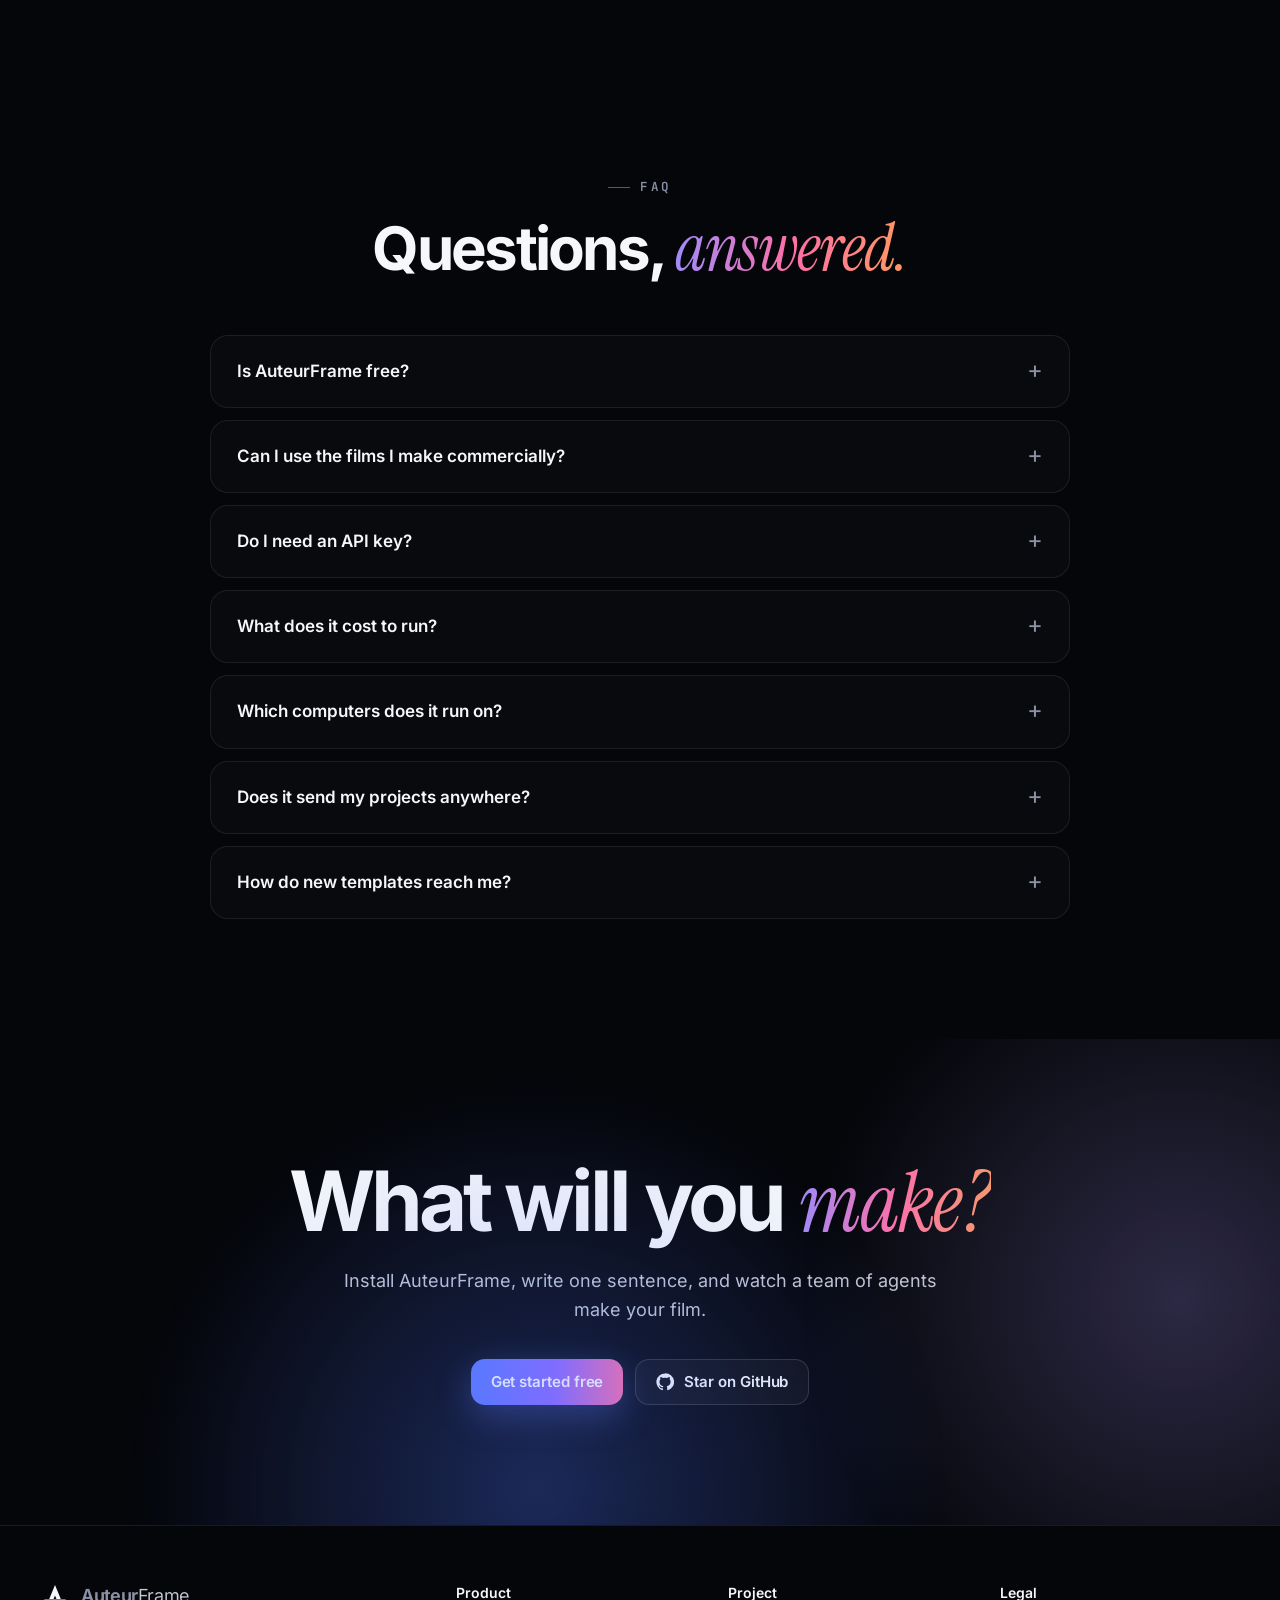
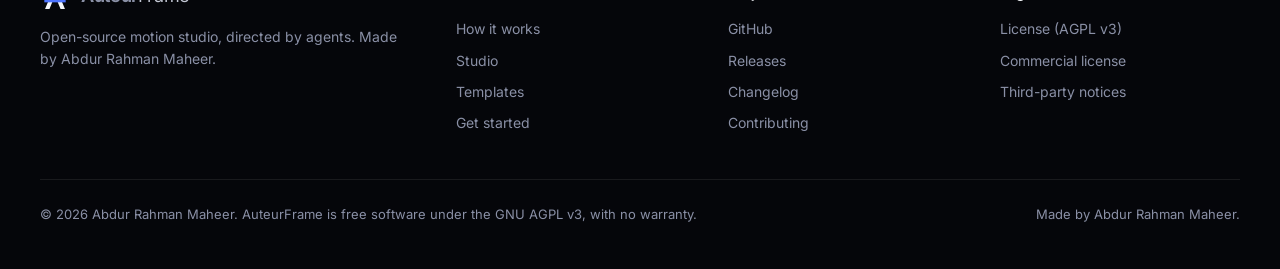
==== commit 8de504f1: "Remove trademark notices and credit Abdur Rahman Maheer" ====
--- a/index.html
+++ b/index.html
@@ -26,7 +26,7 @@
 <meta name="twitter:description" content="A swarm of AI agents turns one sentence into a finished, narrated film. Free and open source.">
 <meta name="twitter:image" content="https://joyghoshs.github.io/Auteur-frameProject/assets/img/og.jpg">
 <link rel="stylesheet" href="assets/css/site.css">
-<script type="application/ld+json">{"@context": "https://schema.org", "@type": "SoftwareApplication", "name": "AuteurFrame", "applicationCategory": "MultimediaApplication", "operatingSystem": "Linux, Windows (WSL2), Docker", "softwareVersion": "1.0.0", "license": "https://www.gnu.org/licenses/agpl-3.0.html", "author": {"@type": "Person", "name": "Joy Ghosh", "url": "https://github.com/joyghoshs"}, "url": "https://joyghoshs.github.io/Auteur-frameProject/", "codeRepository": "https://github.com/joyghoshs/auteurframe", "offers": {"@type": "Offer", "price": "0", "priceCurrency": "USD"}, "description": "Open-source AI motion studio. A swarm of agents researches, writes, animates, critiques and renders narrated films from one brief."}</script>
+<script type="application/ld+json">{"@context": "https://schema.org", "@type": "SoftwareApplication", "name": "AuteurFrame", "applicationCategory": "MultimediaApplication", "operatingSystem": "Linux, Windows (WSL2), Docker", "softwareVersion": "1.0.0", "license": "https://www.gnu.org/licenses/agpl-3.0.html", "author": {"@type": "Person", "name": "Abdur Rahman Maheer", "url": "https://github.com/joyghoshs"}, "url": "https://joyghoshs.github.io/Auteur-frameProject/", "codeRepository": "https://github.com/joyghoshs/auteurframe", "offers": {"@type": "Offer", "price": "0", "priceCurrency": "USD"}, "description": "Open-source AI motion studio. A swarm of agents researches, writes, animates, critiques and renders narrated films from one brief."}</script>
 </head>
 <body>
 <a class="skip" href="#main">Skip to content</a>
@@ -223,12 +223,12 @@
 <footer>
   <div class="wrap">
     <div class="cols">
-      <div><a class="brand" href="#top"><svg viewBox="0 0 32 32" aria-hidden="true"><path d="M16 3.2 26.6 28.8H21.9L16 14.4 10.1 28.8H5.4Z" fill="#F5F7FA"/><path d="M4.6 18.1h22.8v3.6H4.6Z" fill="#4D74FF"/></svg><span>Auteur<span class="fw">Frame</span></span></a><p class="about">Open-source motion studio, directed by agents. Made by Joy Ghosh.</p></div>
+      <div><a class="brand" href="#top"><svg viewBox="0 0 32 32" aria-hidden="true"><path d="M16 3.2 26.6 28.8H21.9L16 14.4 10.1 28.8H5.4Z" fill="#F5F7FA"/><path d="M4.6 18.1h22.8v3.6H4.6Z" fill="#4D74FF"/></svg><span>Auteur<span class="fw">Frame</span></span></a><p class="about">Open-source motion studio, directed by agents. Made by Abdur Rahman Maheer.</p></div>
       <div><h4>Product</h4><ul><li><a href="#how">How it works</a></li><li><a href="#studio">Studio</a></li><li><a href="#templates">Templates</a></li><li><a href="#start">Get started</a></li></ul></div>
       <div><h4>Project</h4><ul><li><a href="https://github.com/joyghoshs/auteurframe" rel="noopener">GitHub</a></li><li><a href="https://github.com/joyghoshs/auteurframe/releases" rel="noopener">Releases</a></li><li><a href="https://github.com/joyghoshs/auteurframe/blob/main/changelog.txt" rel="noopener">Changelog</a></li><li><a href="https://github.com/joyghoshs/auteurframe/blob/main/CONTRIBUTING.md" rel="noopener">Contributing</a></li></ul></div>
       <div><h4>Legal</h4><ul><li><a href="https://github.com/joyghoshs/auteurframe/blob/main/LICENSE" rel="noopener">License (AGPL v3)</a></li><li><a href="https://github.com/joyghoshs/auteurframe/blob/main/COMMERCIAL.md" rel="noopener">Commercial license</a></li><li><a href="https://github.com/joyghoshs/auteurframe/blob/main/THIRD_PARTY_NOTICES.md" rel="noopener">Third-party notices</a></li></ul></div>
     </div>
-    <div class="legal"><span>© 2026 Joy Ghosh. AuteurFrame is free software under the GNU AGPL v3, with no warranty.</span><span>Made by Joy Ghosh.</span></div>
+    <div class="legal"><span>© 2026 Abdur Rahman Maheer. AuteurFrame is free software under the GNU AGPL v3, with no warranty.</span><span>Made by Abdur Rahman Maheer.</span></div>
   </div>
 </footer>
 <script src="assets/js/site.js" defer></script>
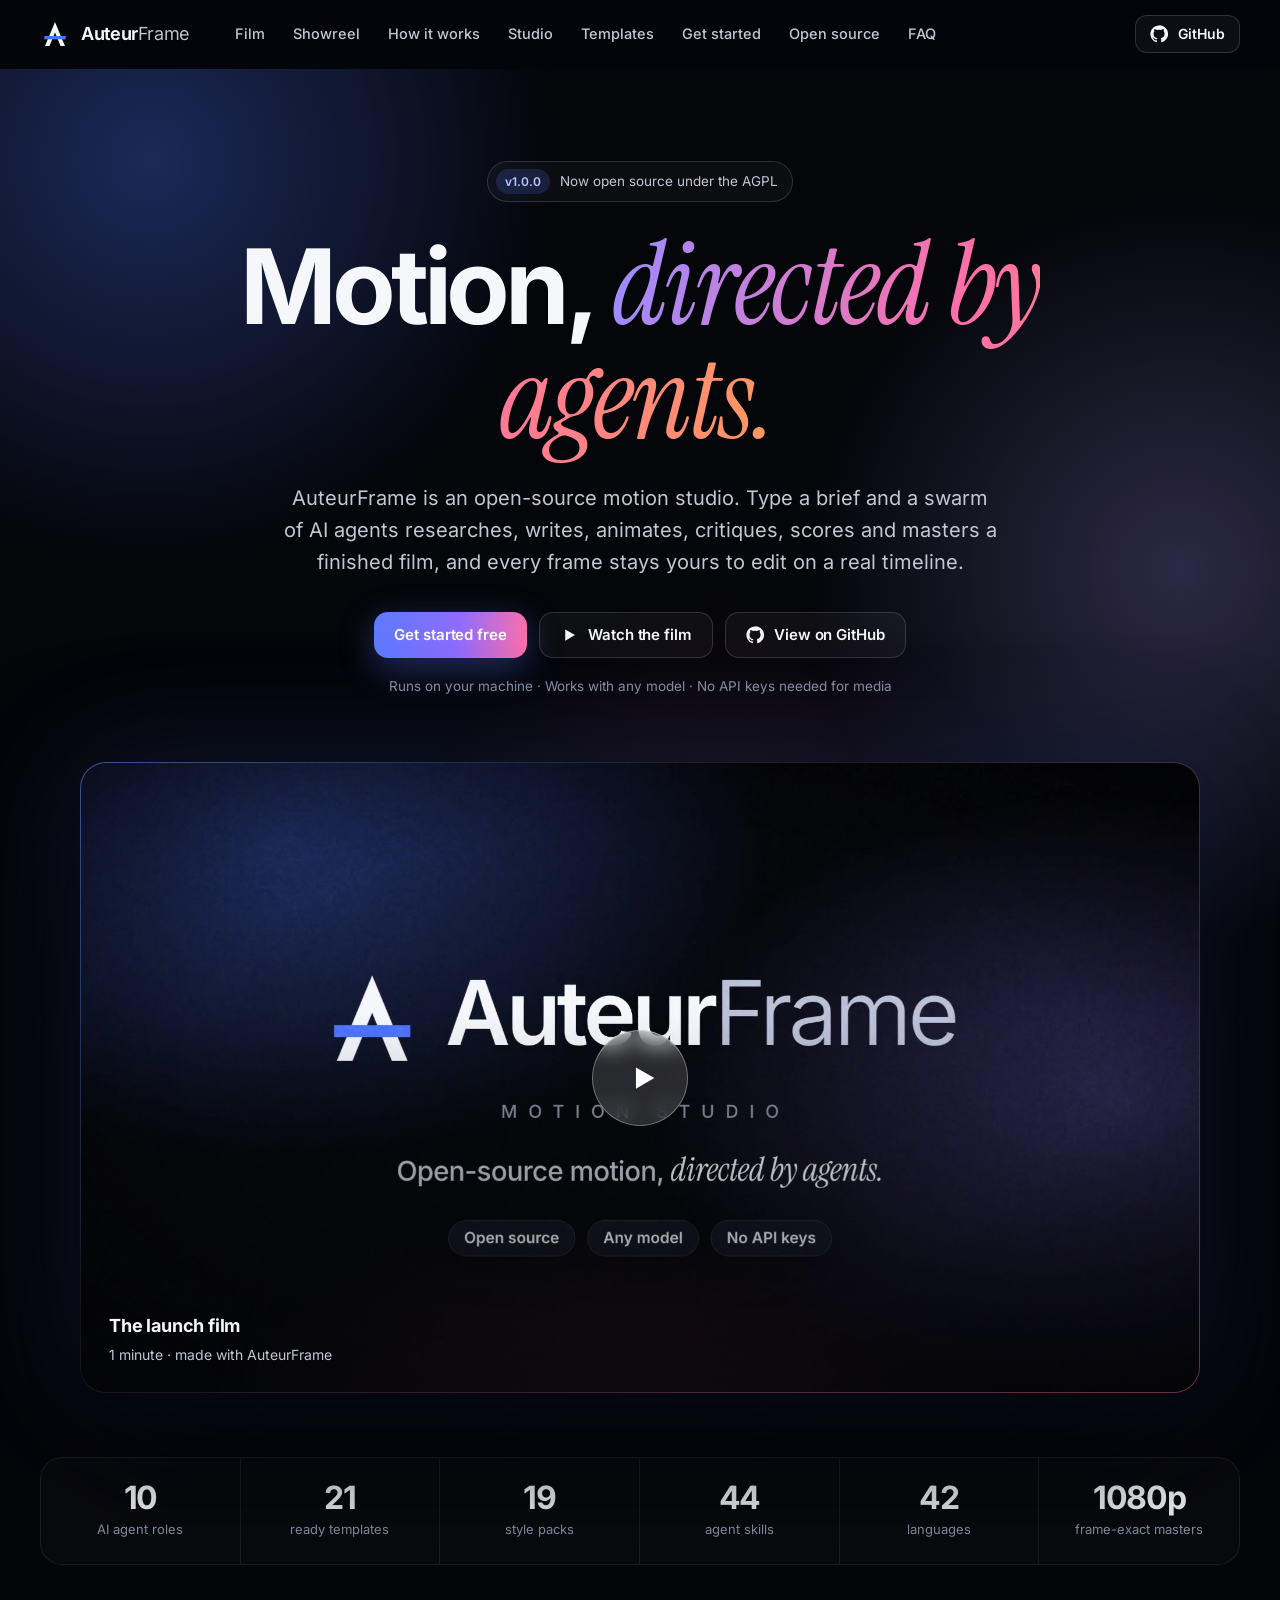
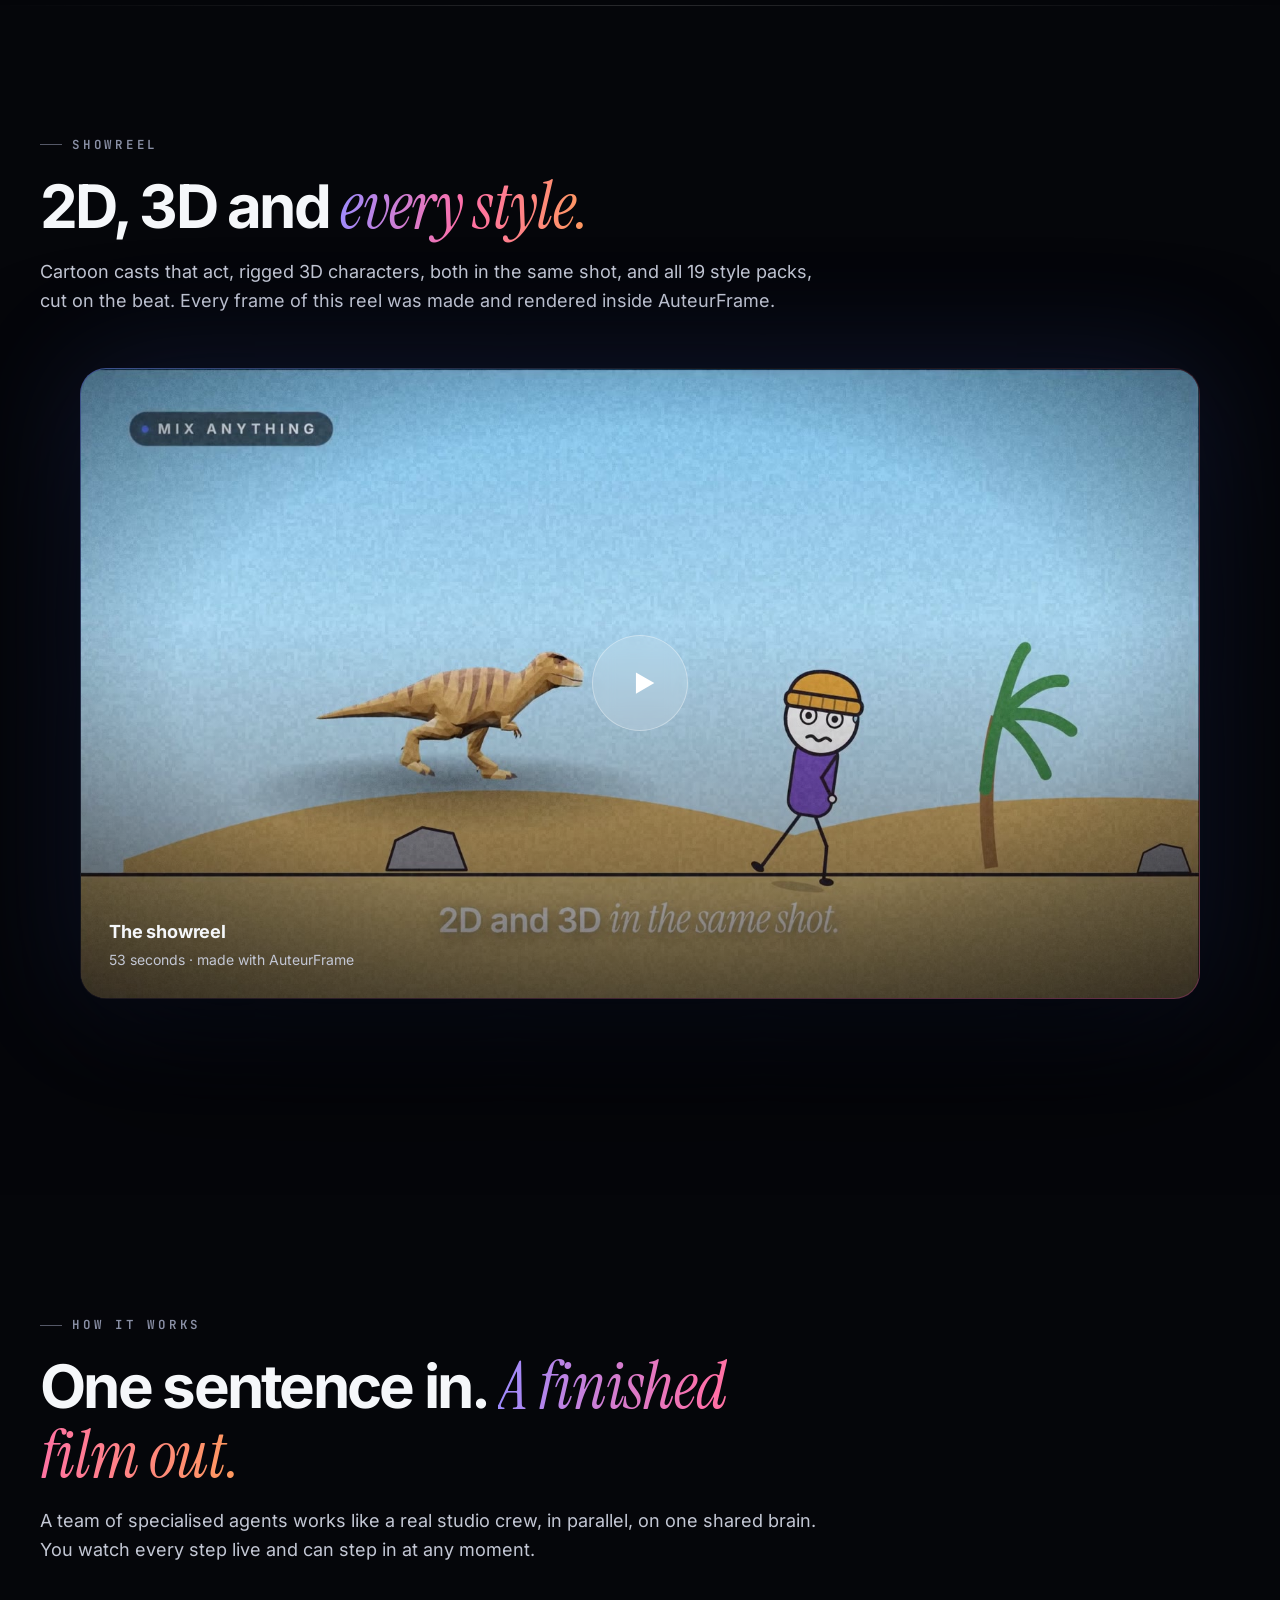
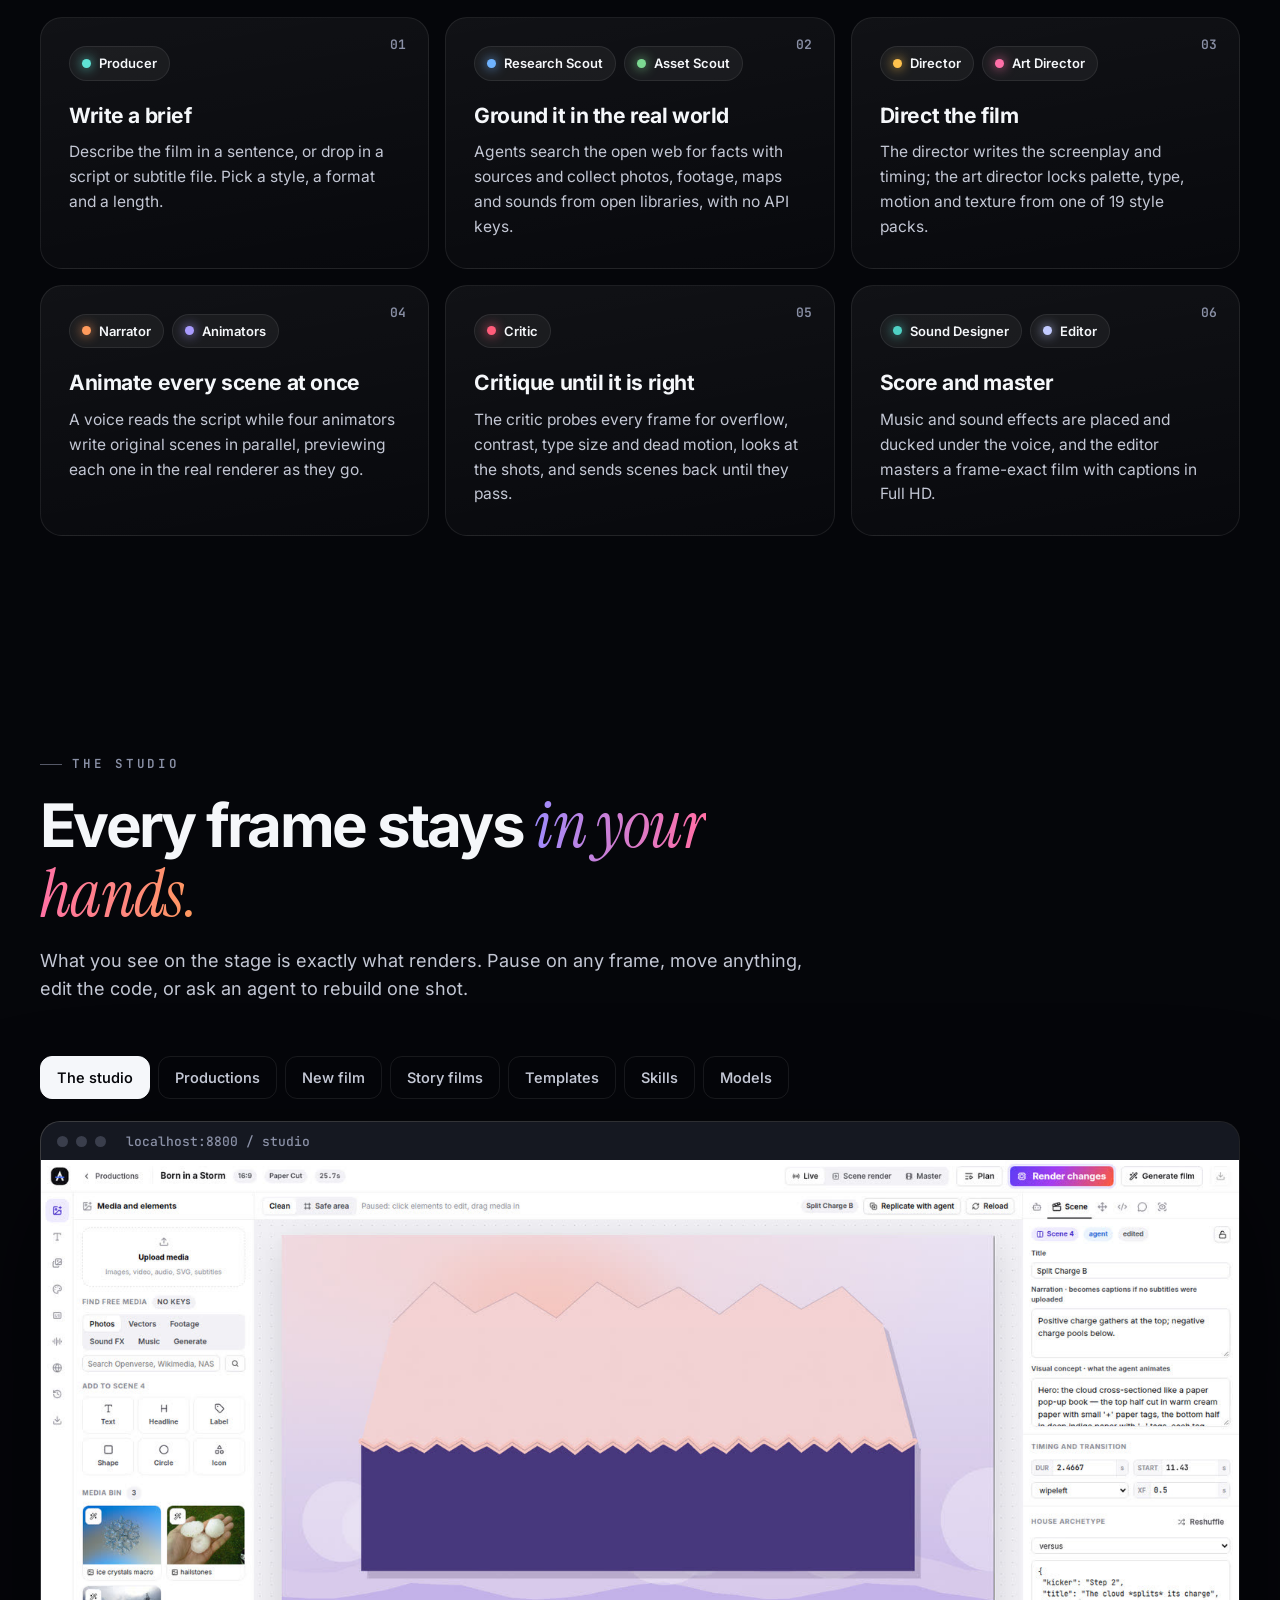
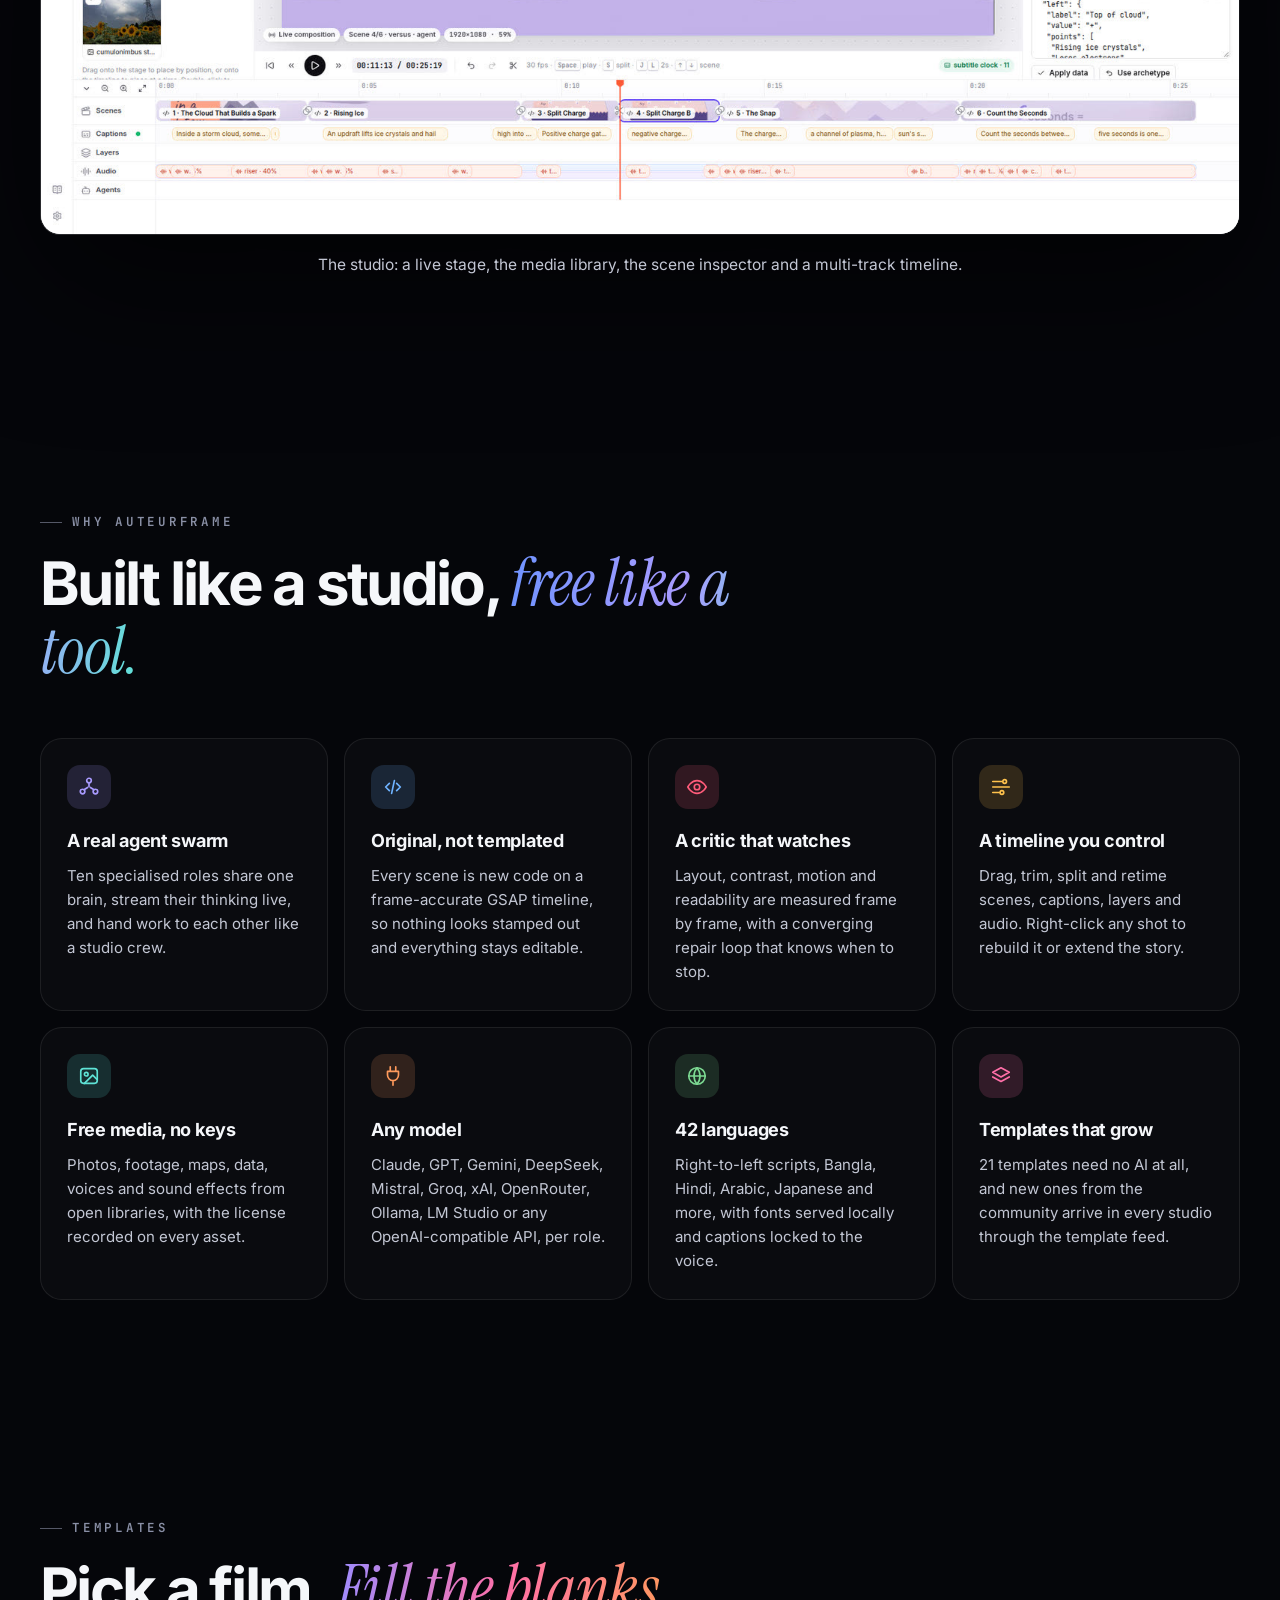
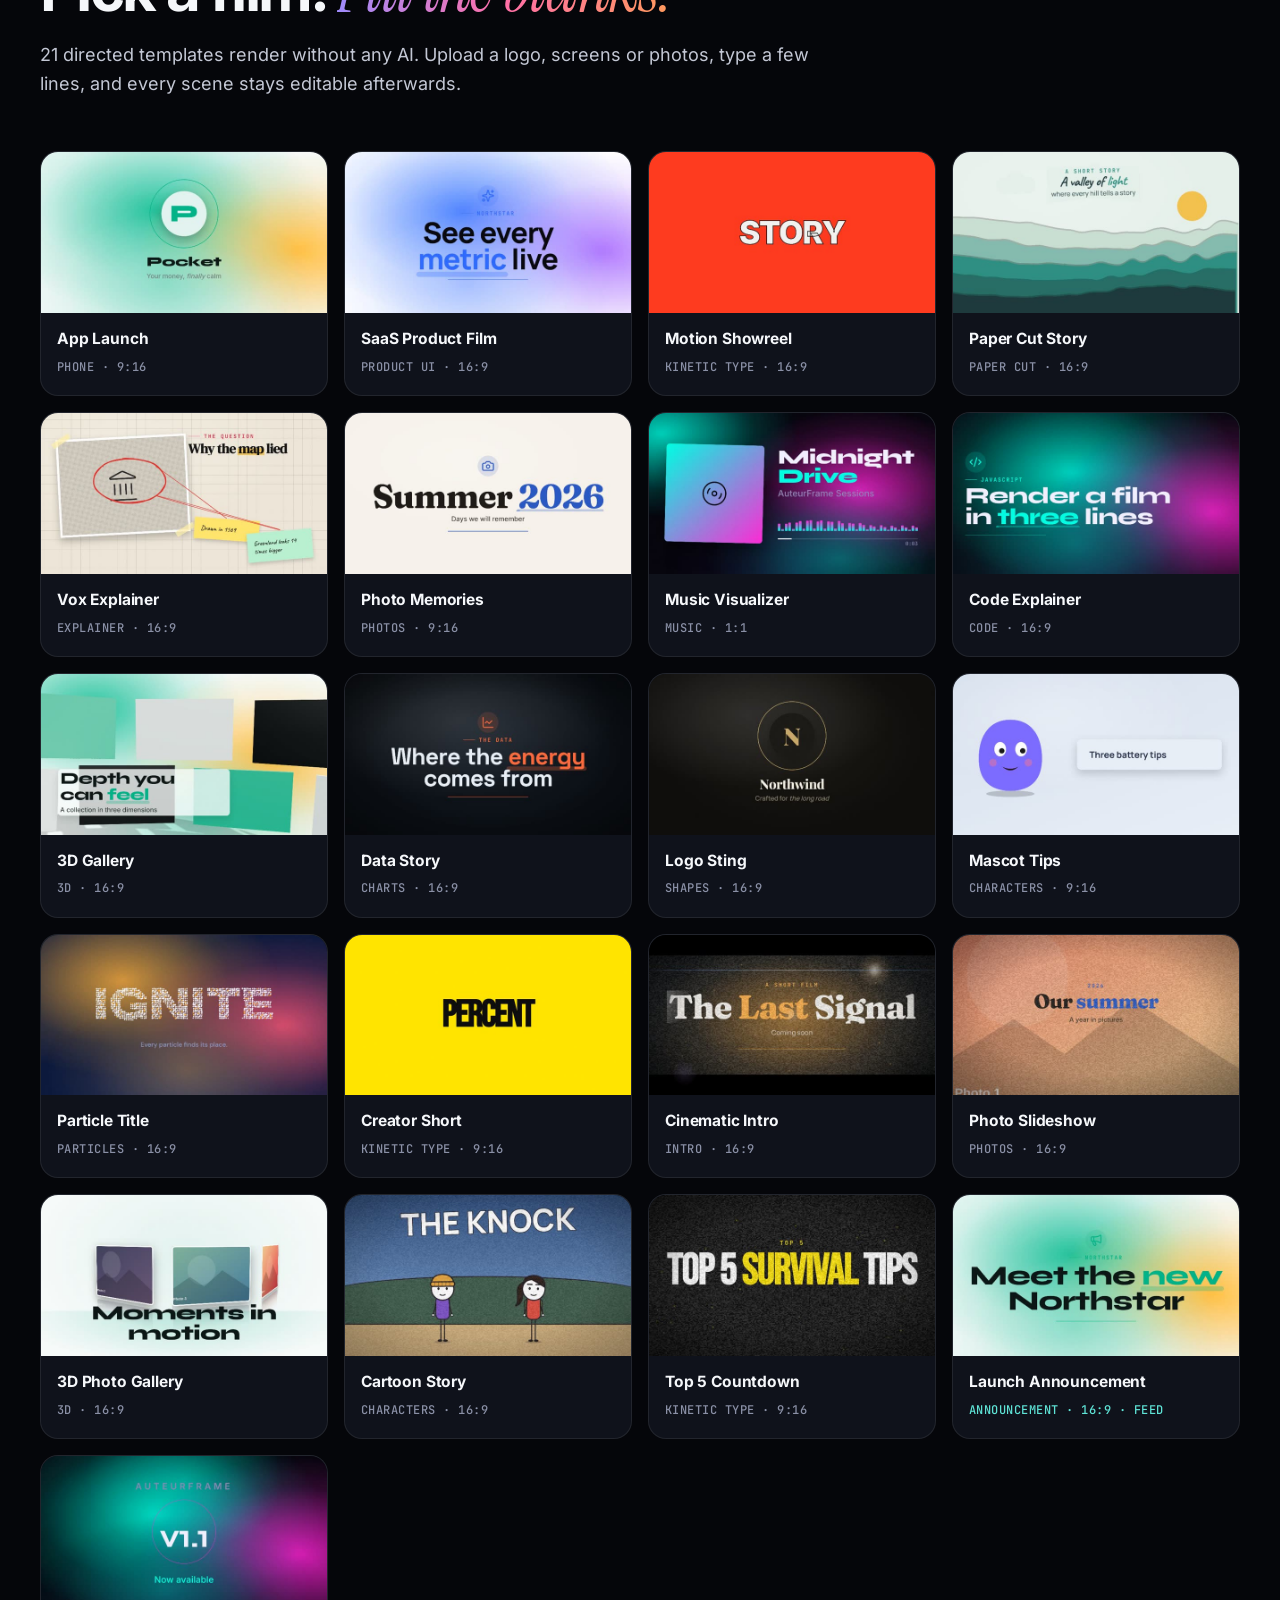
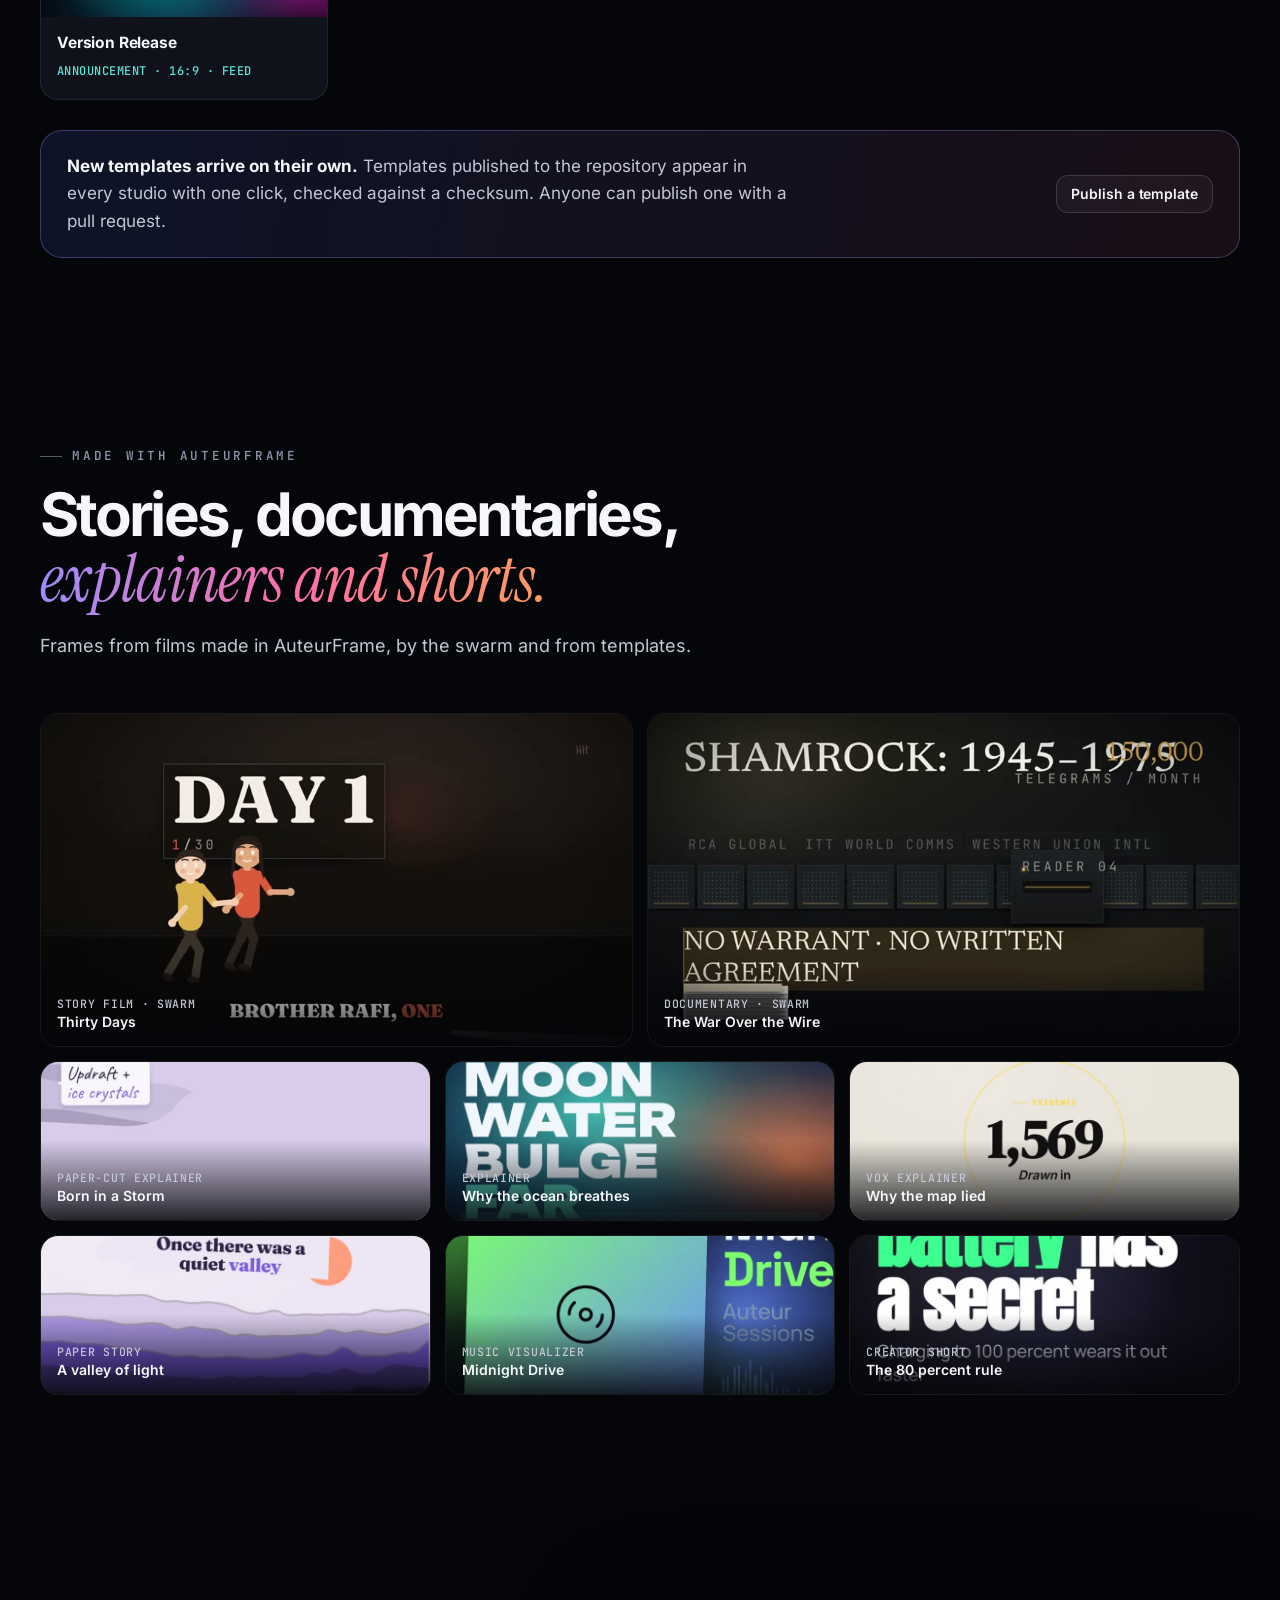
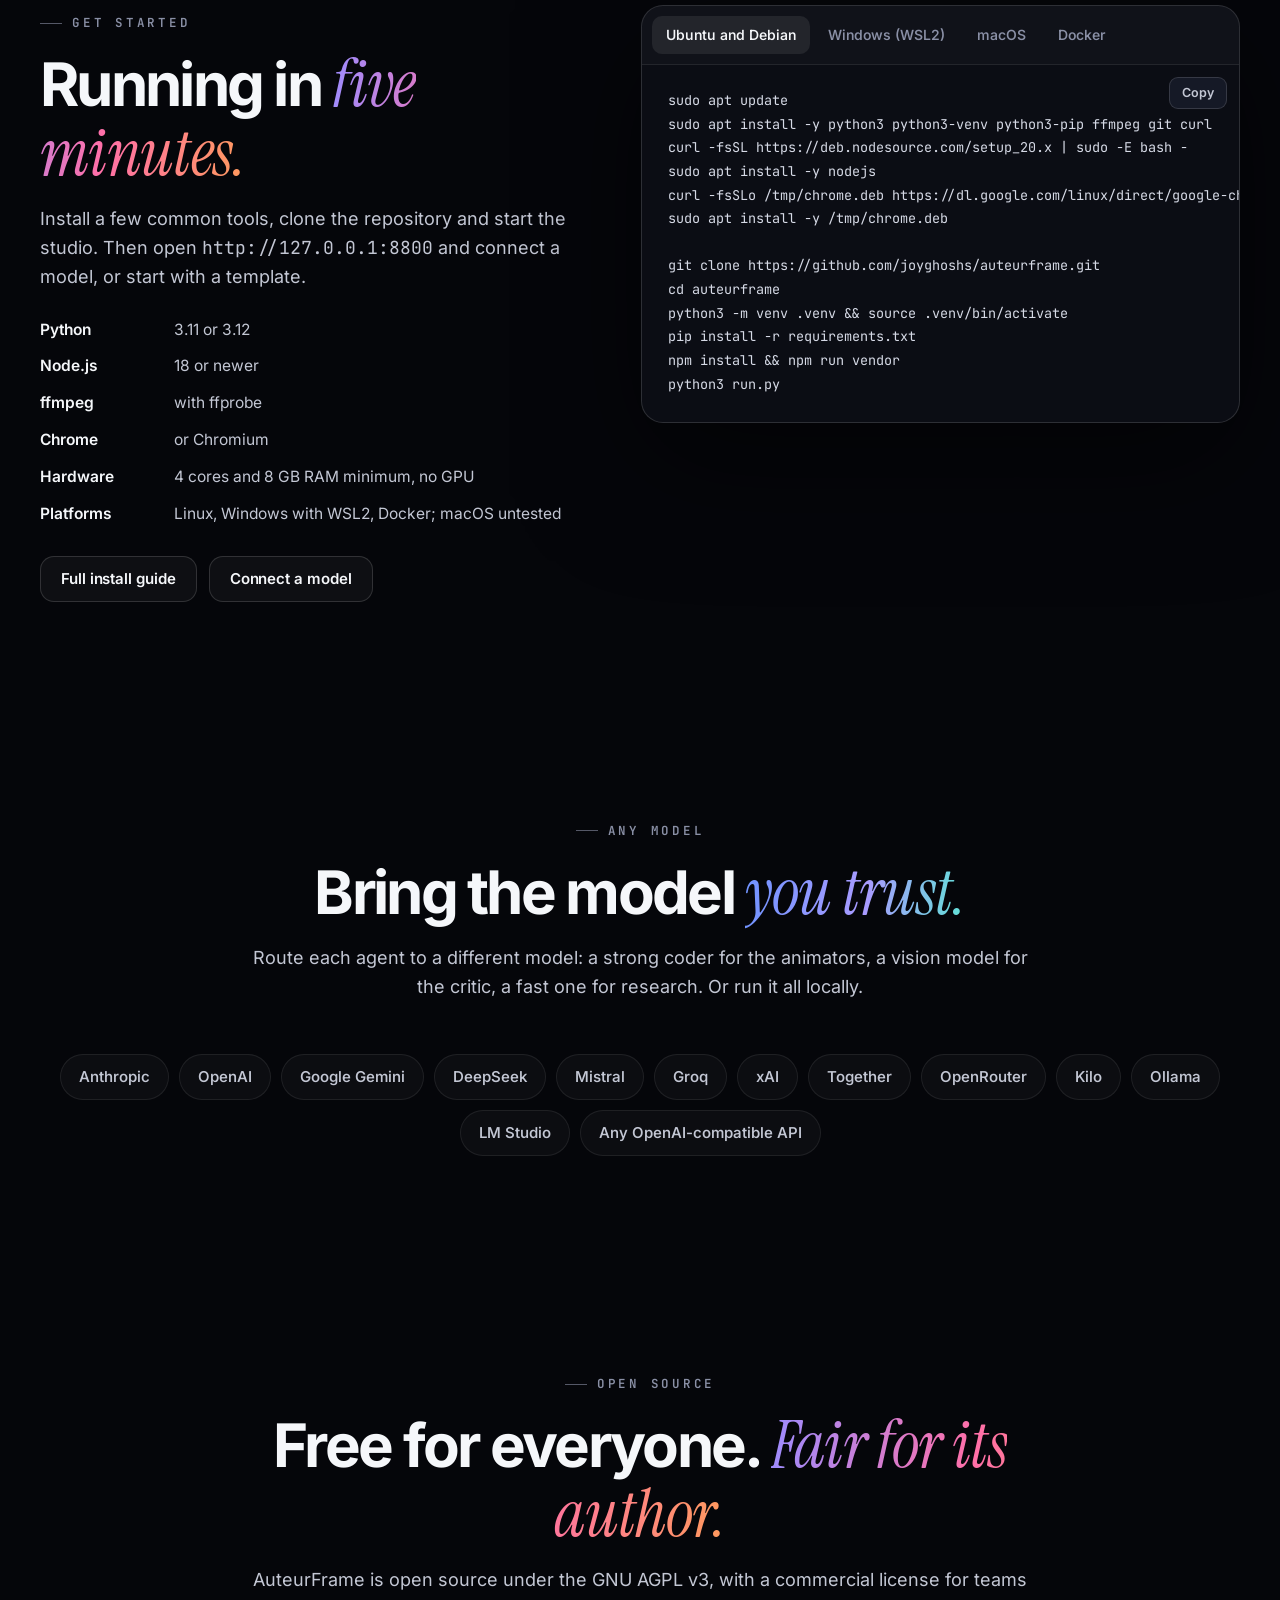
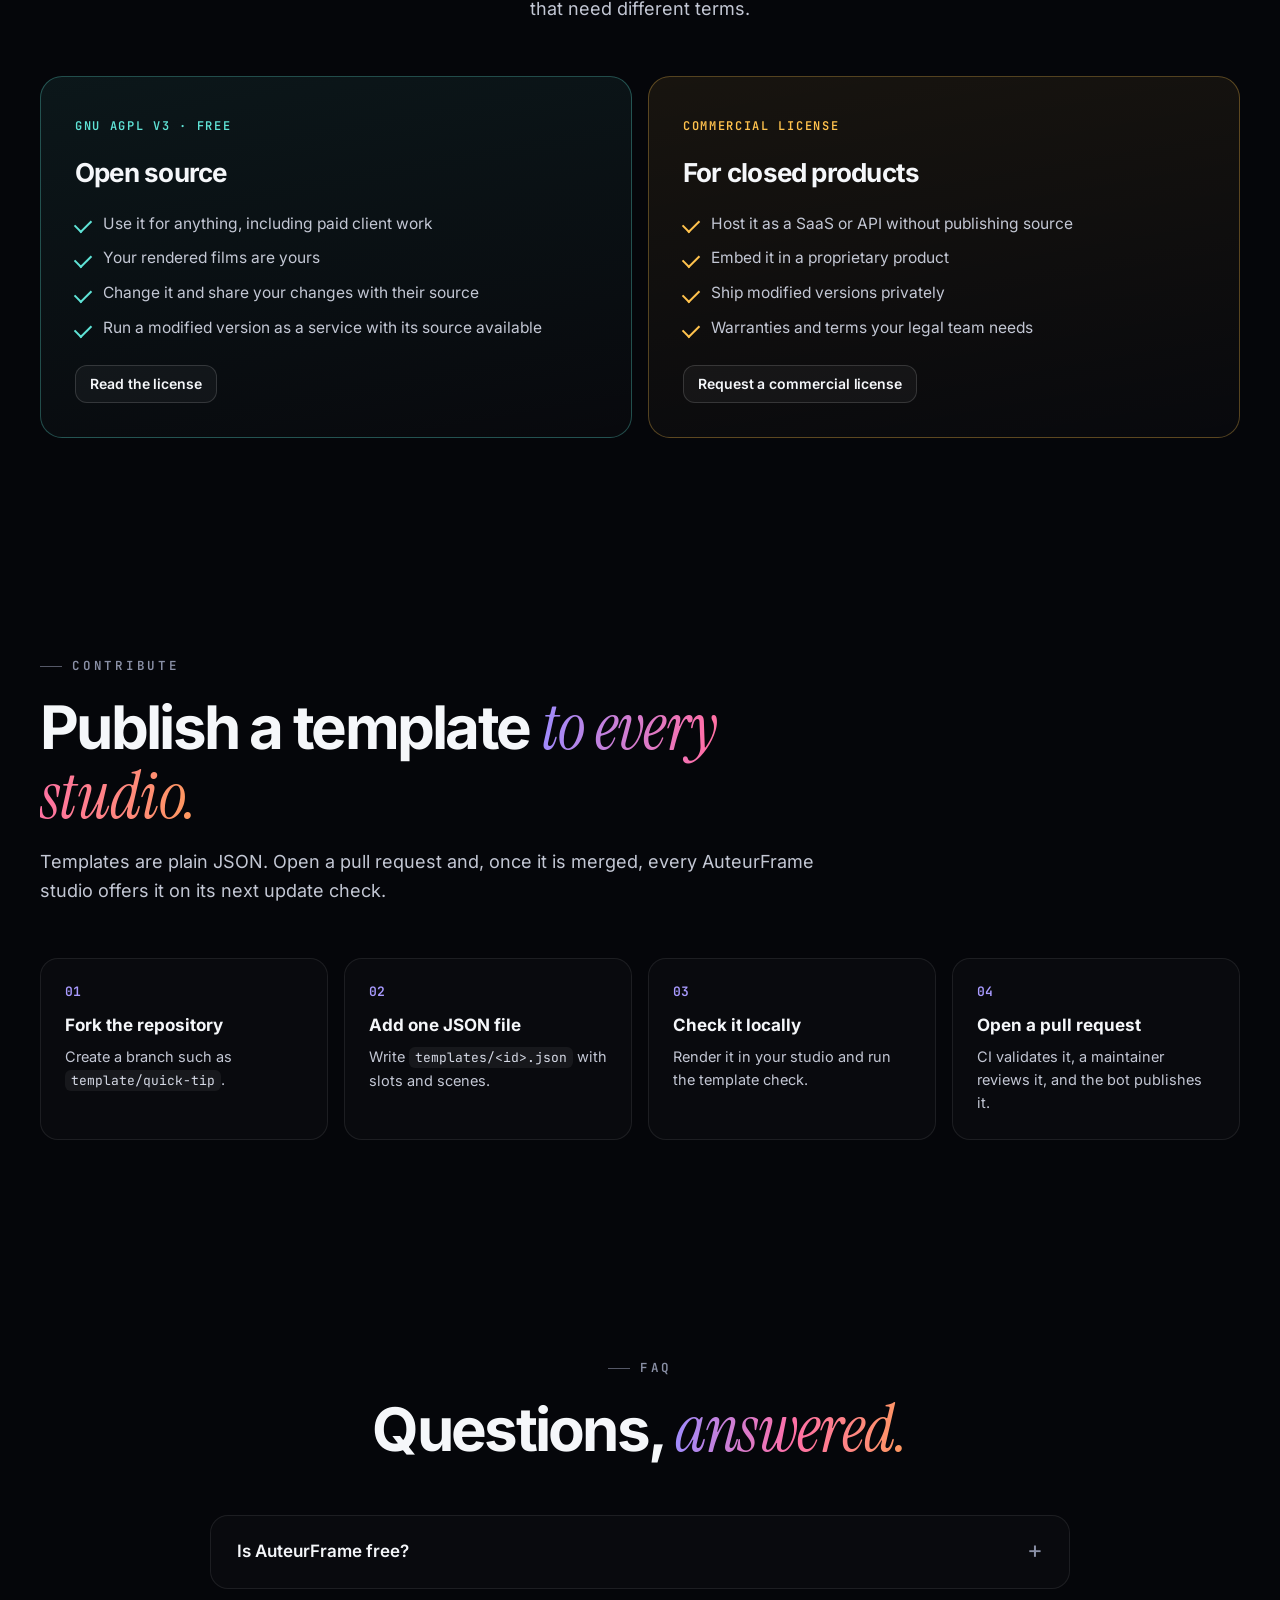
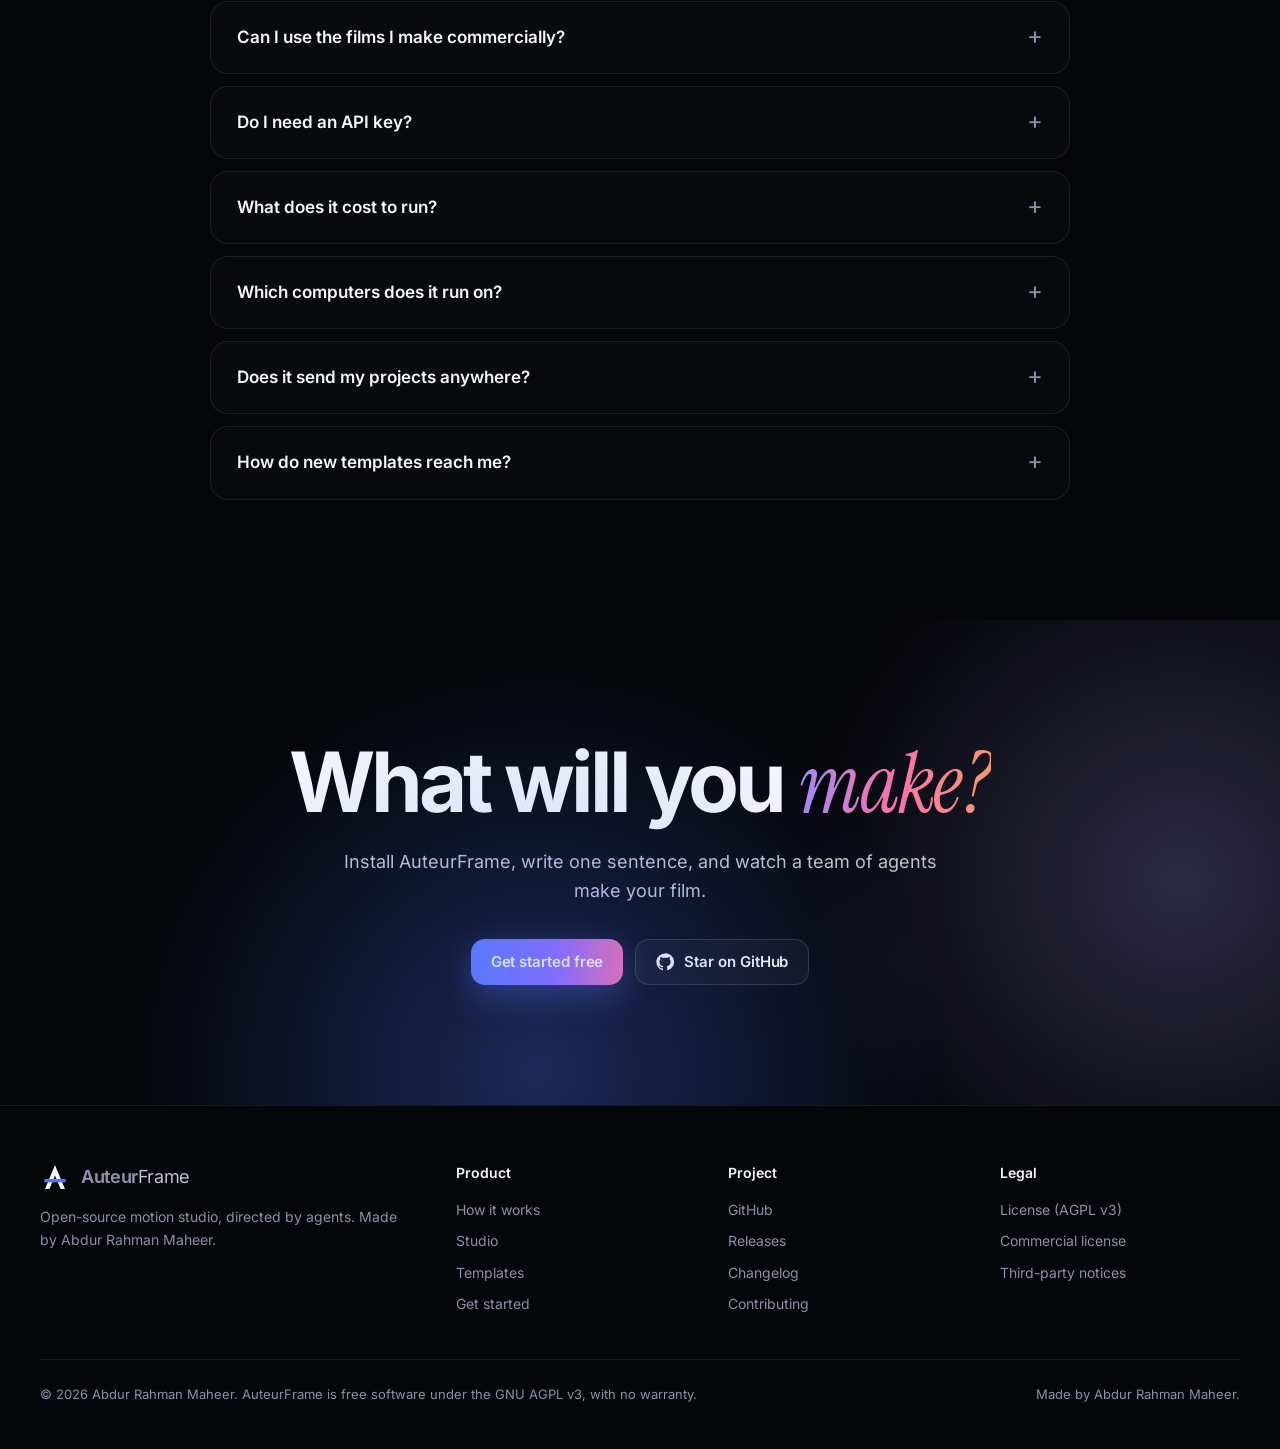
==== commit 0674723c: "Add the AuteurFrame showreel: 2D and 3D characters and all 19 style packs" ====
--- a/index.html
+++ b/index.html
@@ -25,7 +25,7 @@
 <meta name="twitter:title" content="AuteurFrame · Open-source motion, directed by agents">
 <meta name="twitter:description" content="A swarm of AI agents turns one sentence into a finished, narrated film. Free and open source.">
 <meta name="twitter:image" content="https://joyghoshs.github.io/Auteur-frameProject/assets/img/og.jpg">
-<link rel="stylesheet" href="assets/css/site.css">
+<link rel="stylesheet" href="assets/css/site.css?v=7d83f857fe">
 <script type="application/ld+json">{"@context": "https://schema.org", "@type": "SoftwareApplication", "name": "AuteurFrame", "applicationCategory": "MultimediaApplication", "operatingSystem": "Linux, Windows (WSL2), Docker", "softwareVersion": "1.0.0", "license": "https://www.gnu.org/licenses/agpl-3.0.html", "author": {"@type": "Person", "name": "Abdur Rahman Maheer", "url": "https://github.com/joyghoshs"}, "url": "https://joyghoshs.github.io/Auteur-frameProject/", "codeRepository": "https://github.com/joyghoshs/auteurframe", "offers": {"@type": "Offer", "price": "0", "priceCurrency": "USD"}, "description": "Open-source AI motion studio. A swarm of agents researches, writes, animates, critiques and renders narrated films from one brief."}</script>
 </head>
 <body>
@@ -34,7 +34,7 @@
   <div class="wrap">
     <a class="brand" href="#top" aria-label="AuteurFrame home"><svg viewBox="0 0 32 32" aria-hidden="true"><path d="M16 3.2 26.6 28.8H21.9L16 14.4 10.1 28.8H5.4Z" fill="#F5F7FA"/><path d="M4.6 18.1h22.8v3.6H4.6Z" fill="#4D74FF"/></svg><span>Auteur<span class="fw">Frame</span></span></a>
     <nav class="nav-links" aria-label="Main">
-      <a href="#film">Film</a><a href="#how">How it works</a><a href="#studio">Studio</a><a href="#templates">Templates</a><a href="#start">Get started</a><a href="#license">Open source</a><a href="#faq">FAQ</a>
+      <a href="#film">Film</a><a href="#showreel">Showreel</a><a href="#how">How it works</a><a href="#studio">Studio</a><a href="#templates">Templates</a><a href="#start">Get started</a><a href="#license">Open source</a><a href="#faq">FAQ</a>
     </nav>
     <span class="spacer"></span>
     <a class="btn sm gh" href="https://github.com/joyghoshs/auteurframe" rel="noopener"><svg viewBox="0 0 24 24" fill="currentColor" aria-hidden="true"><path d="M12 .5a11.5 11.5 0 0 0-3.64 22.41c.58.1.79-.25.79-.56v-2c-3.2.7-3.88-1.37-3.88-1.37-.53-1.33-1.28-1.69-1.28-1.69-1.05-.71.08-.7.08-.7 1.16.08 1.77 1.19 1.77 1.19 1.03 1.77 2.71 1.26 3.37.96.1-.75.4-1.26.73-1.55-2.55-.29-5.24-1.28-5.24-5.68 0-1.25.45-2.28 1.18-3.08-.12-.29-.51-1.46.11-3.04 0 0 .97-.31 3.17 1.18a11 11 0 0 1 5.77 0c2.2-1.49 3.17-1.18 3.17-1.18.62 1.58.23 2.75.11 3.04.74.8 1.18 1.83 1.18 3.08 0 4.41-2.69 5.39-5.25 5.67.41.36.78 1.06.78 2.14v3.17c0 .31.21.67.8.56A11.5 11.5 0 0 0 12 .5Z"/></svg>GitHub</a>
@@ -80,6 +80,22 @@
 </section>
 
 <div class="divider"></div>
+
+<section id="showreel">
+  <div class="wrap">
+    <div class="sec-head reveal"><span class="eyebrow">Showreel</span><h2>2D, 3D and <span class="serif grad">every style.</span></h2><p>Cartoon casts that act, rigged 3D characters, both in the same shot, and all 19 style packs, cut on the beat. Every frame of this reel was made and rendered inside AuteurFrame.</p></div>
+    <div class="player reveal" id="reel">
+      <div class="player-inner">
+        <video preload="none" playsinline poster="assets/media/showreel-poster.jpg" data-large="assets/media/auteurframe-showreel-1080.mp4" data-small="assets/media/auteurframe-showreel-720.mp4" aria-label="AuteurFrame showreel"></video>
+        <button class="play" aria-label="Play the AuteurFrame showreel">
+          <span class="play-btn"><svg viewBox="0 0 24 24" aria-hidden="true"><path d="M7 4.5v15l13-7.5z"/></svg></span>
+          <span class="play-meta"><b>The showreel</b><span>53 seconds · made with AuteurFrame</span></span>
+        </button>
+      </div>
+    </div>
+    <div class="reel-chips reveal"><span>2D characters</span><span>3D characters</span><span>2D + 3D in one shot</span><span>19 style packs</span><span>Beat-synced sound</span></div>
+  </div>
+</section>
 
 <section id="how">
   <div class="wrap">
@@ -231,6 +247,6 @@
     <div class="legal"><span>© 2026 Abdur Rahman Maheer. AuteurFrame is free software under the GNU AGPL v3, with no warranty.</span><span>Made by Abdur Rahman Maheer.</span></div>
   </div>
 </footer>
-<script src="assets/js/site.js" defer></script>
+<script src="assets/js/site.js?v=7d83f857fe" defer></script>
 </body>
 </html>
--- a/assets/css/site.css
+++ b/assets/css/site.css
@@ -270,3 +270,6 @@
   .player .play-btn { animation: none; }
   .step, .tpl, .btn, .film img { transition: none; }
 }
+.reel-chips { display: flex; flex-wrap: wrap; justify-content: center; gap: 10px; margin-top: 28px; }
+.reel-chips span { padding: 8px 16px; border-radius: 999px; border: 1px solid rgba(255, 255, 255, .14); background: rgba(255, 255, 255, .04); font-size: 14px; color: var(--ink-2); }
+#showreel .player { margin-top: 40px; }
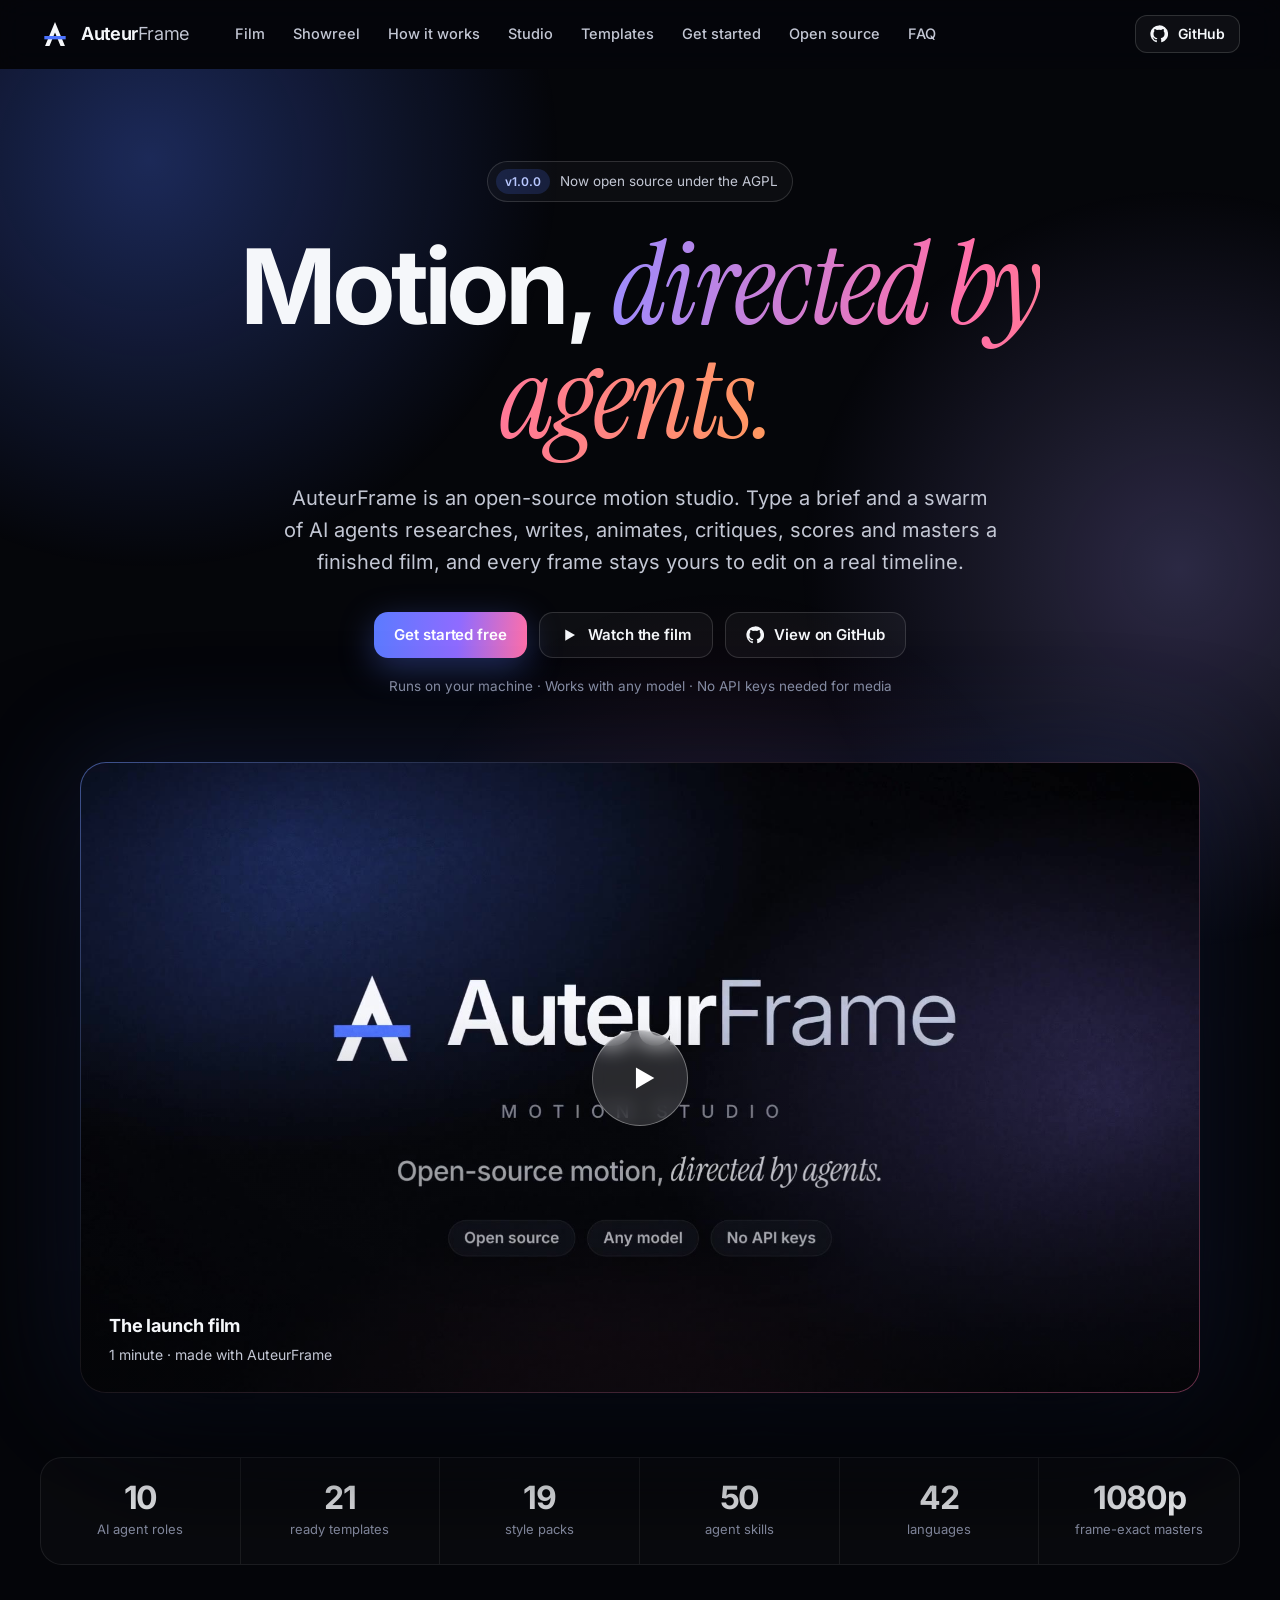
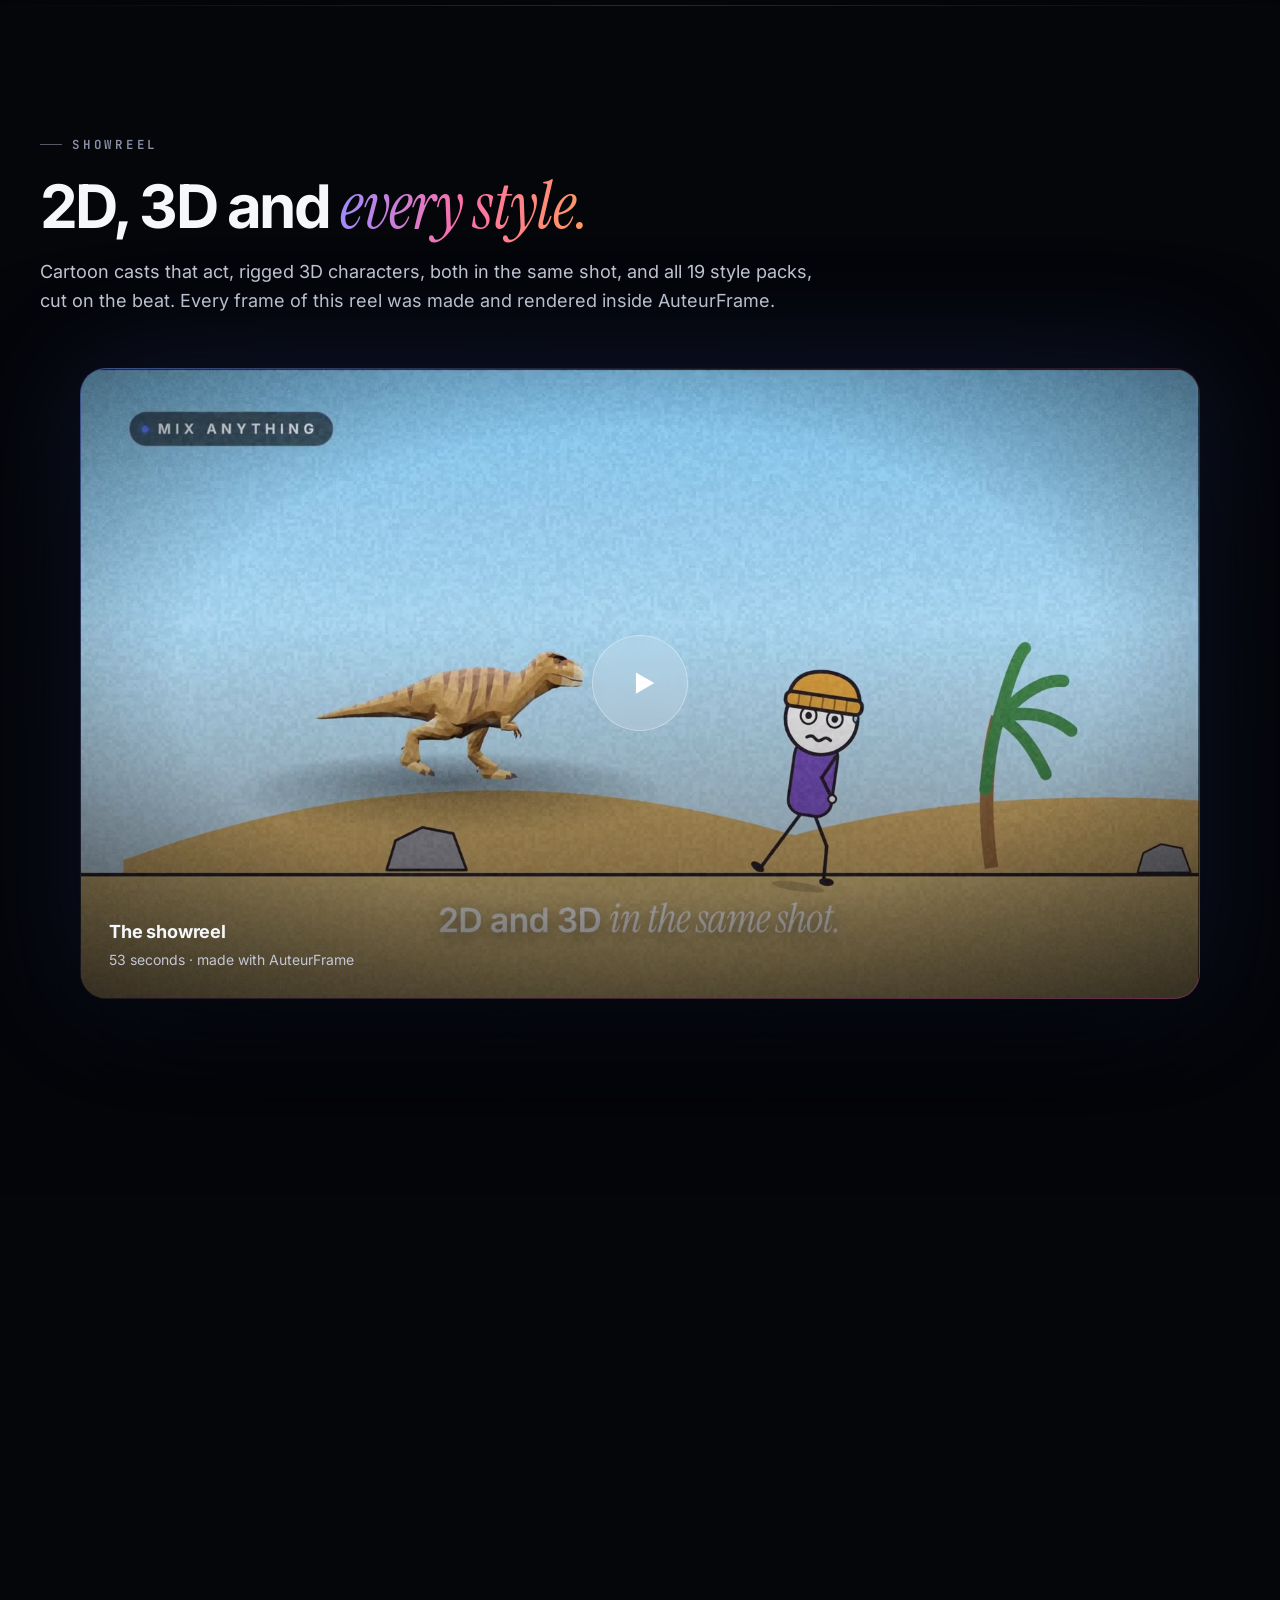
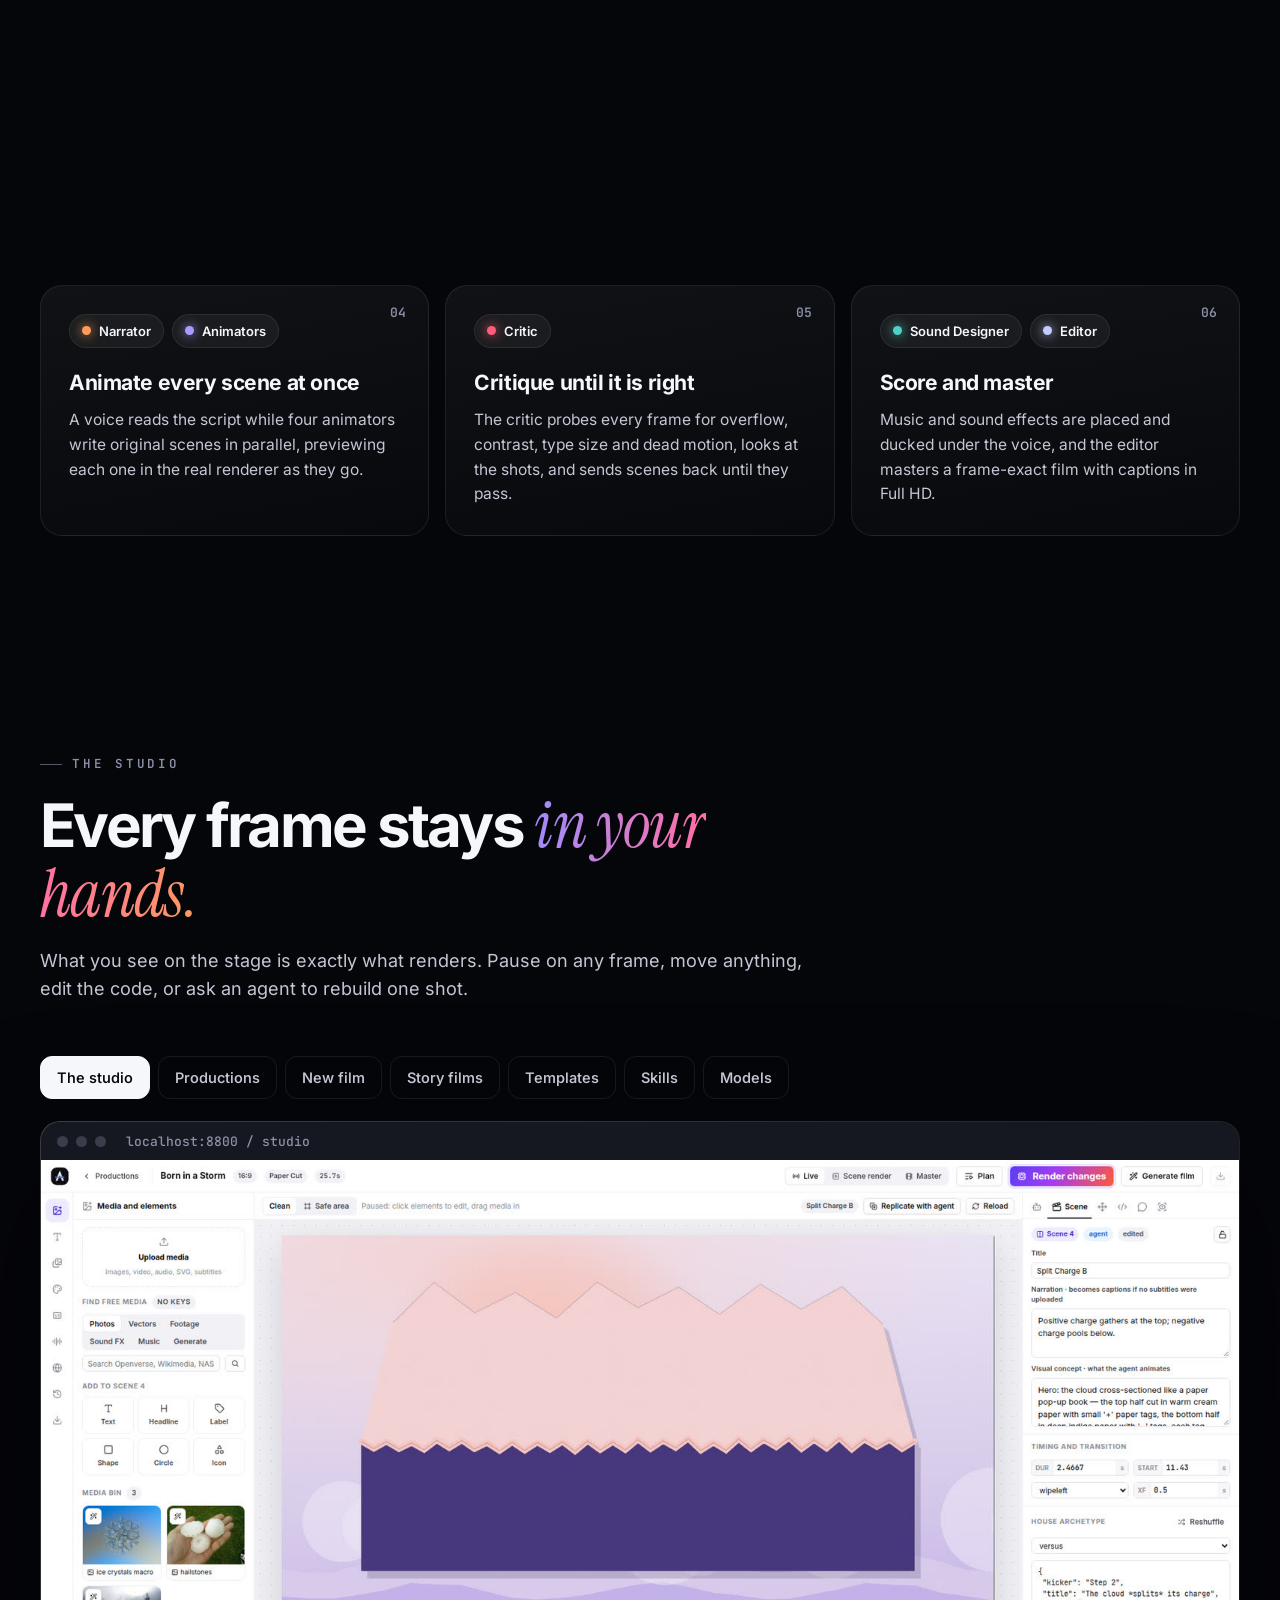
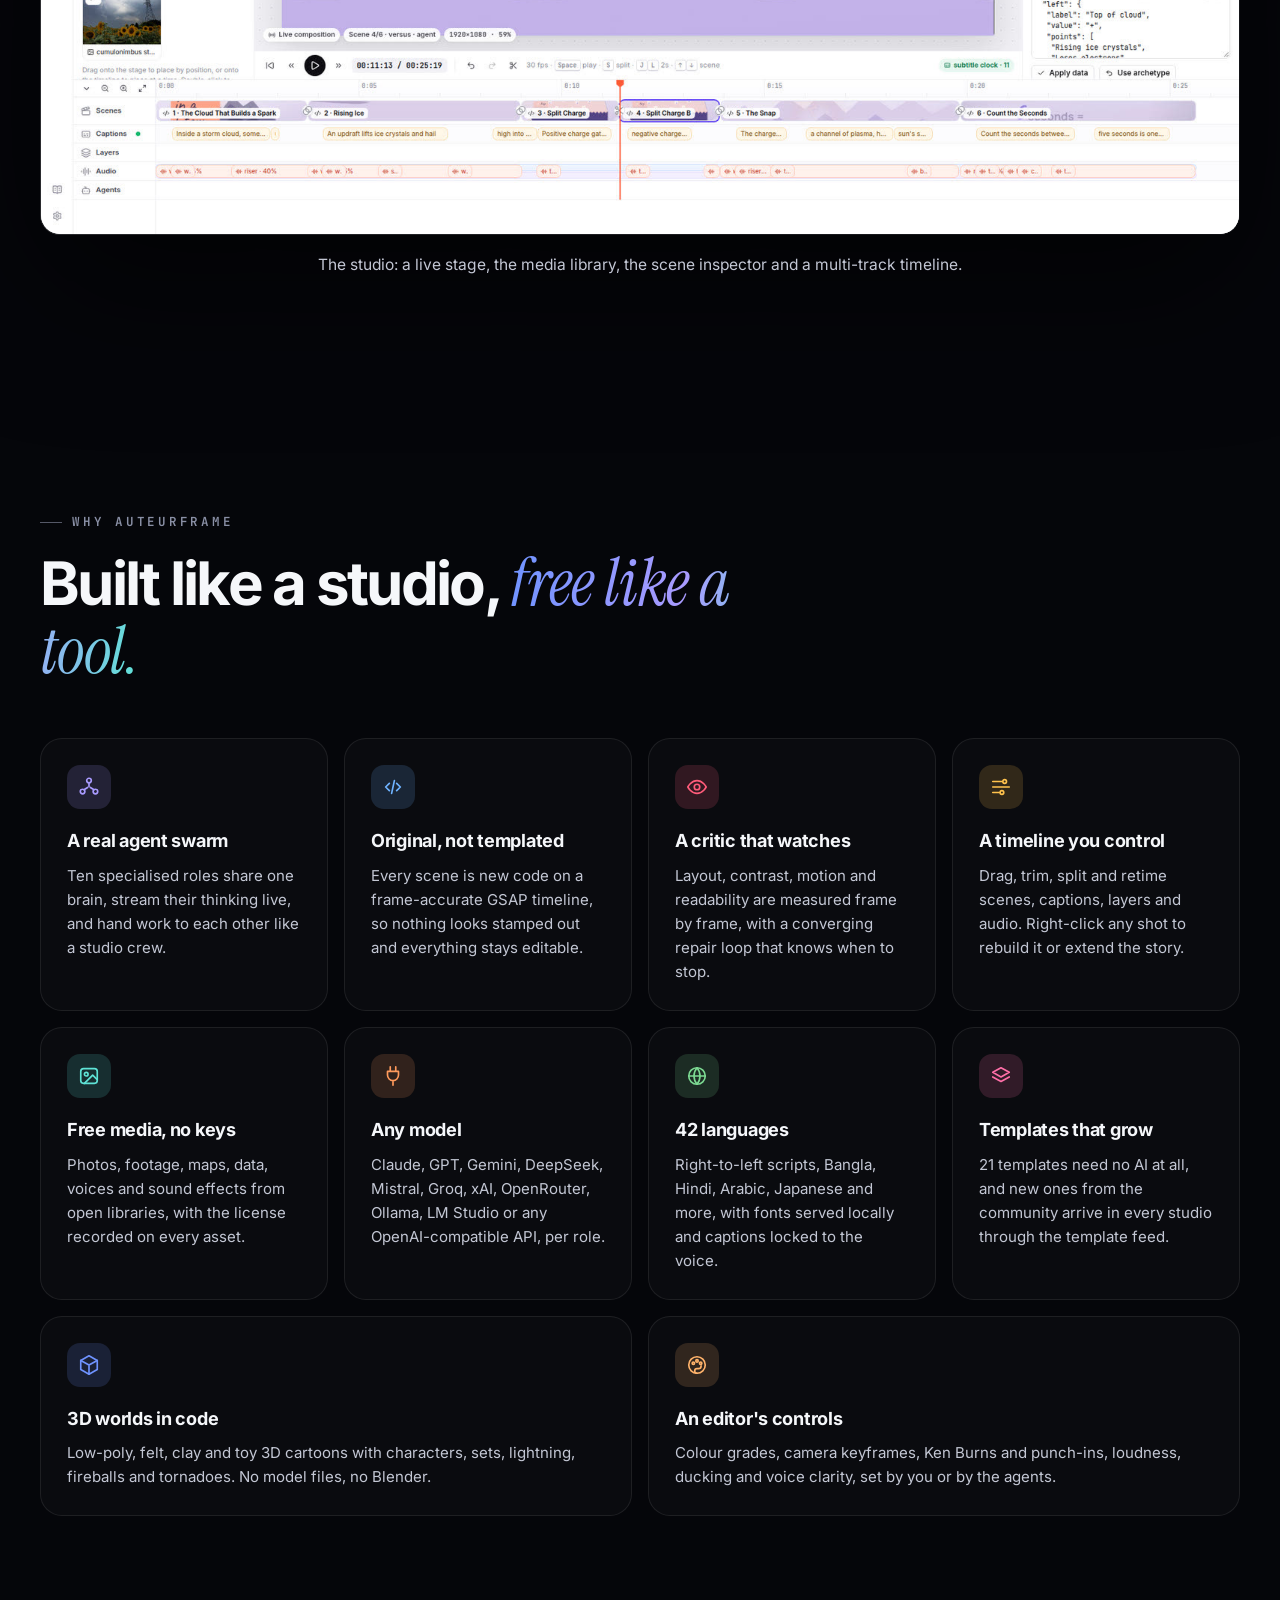
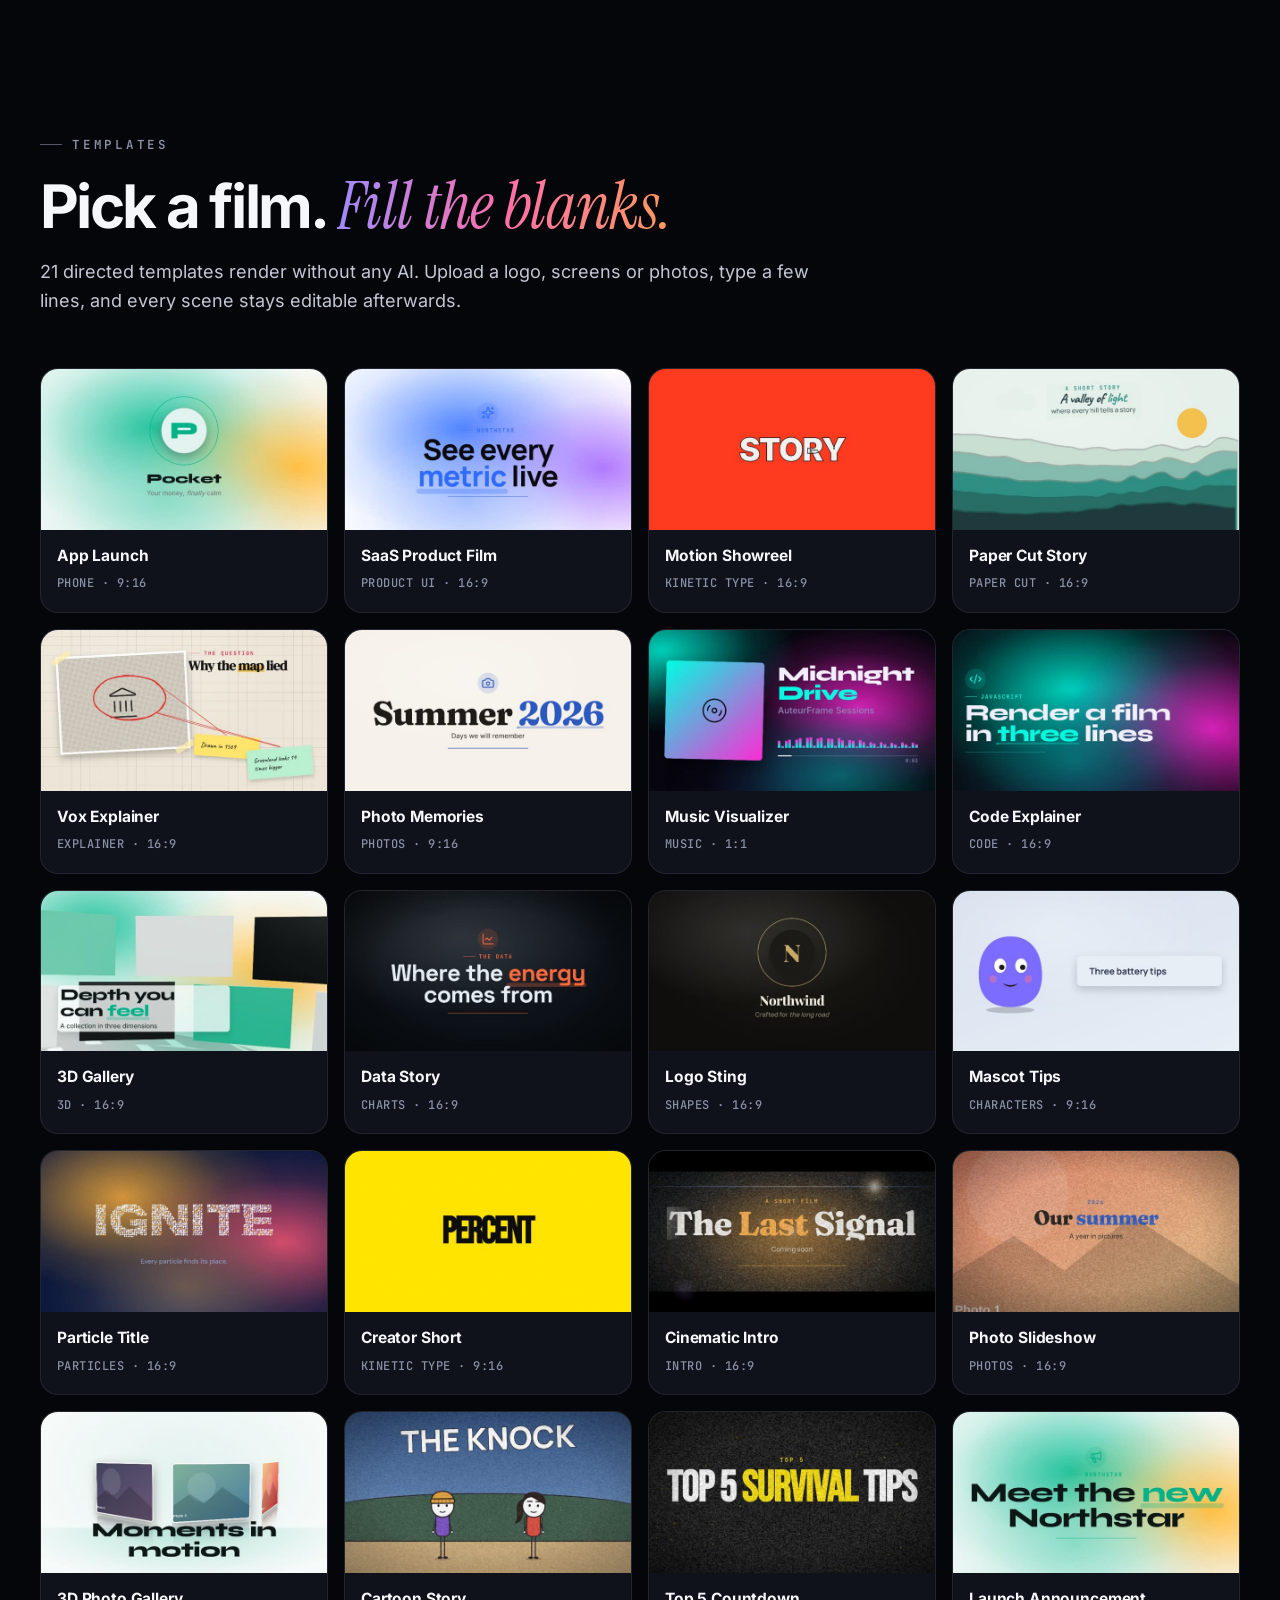
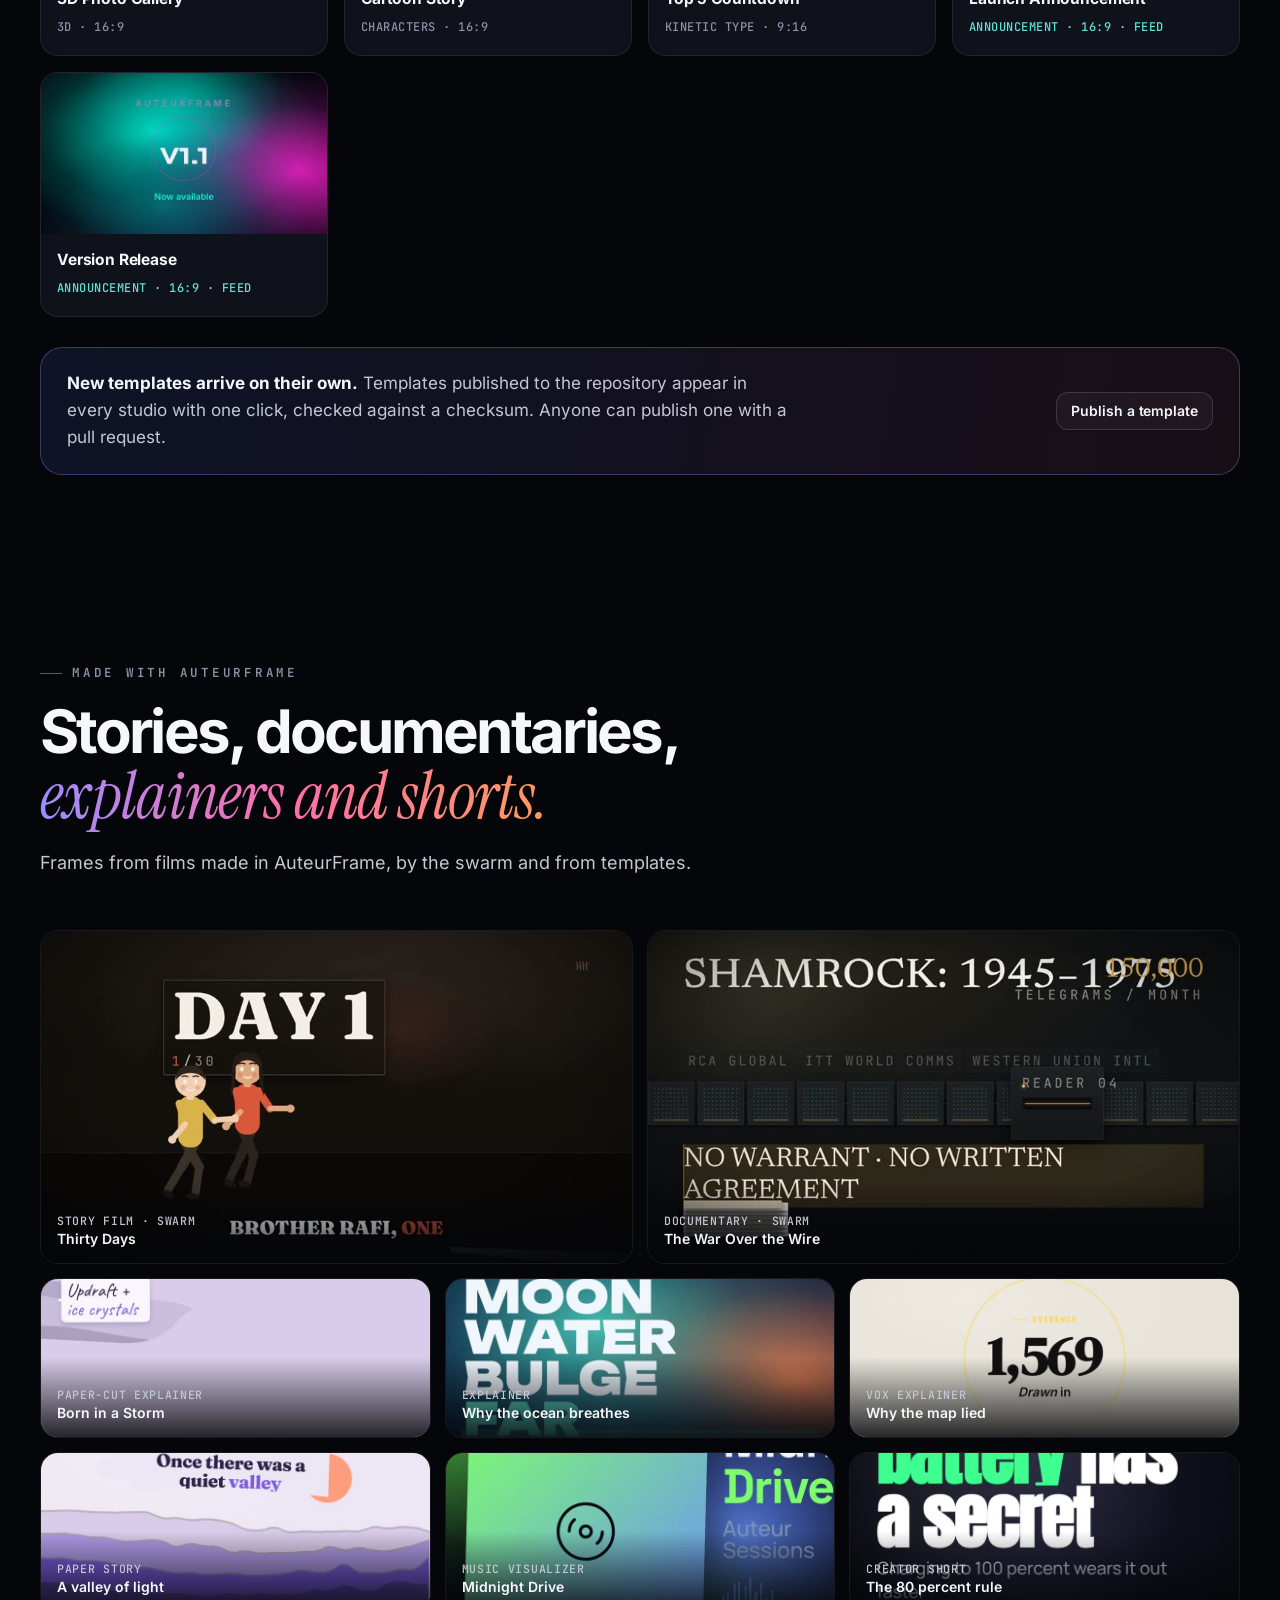
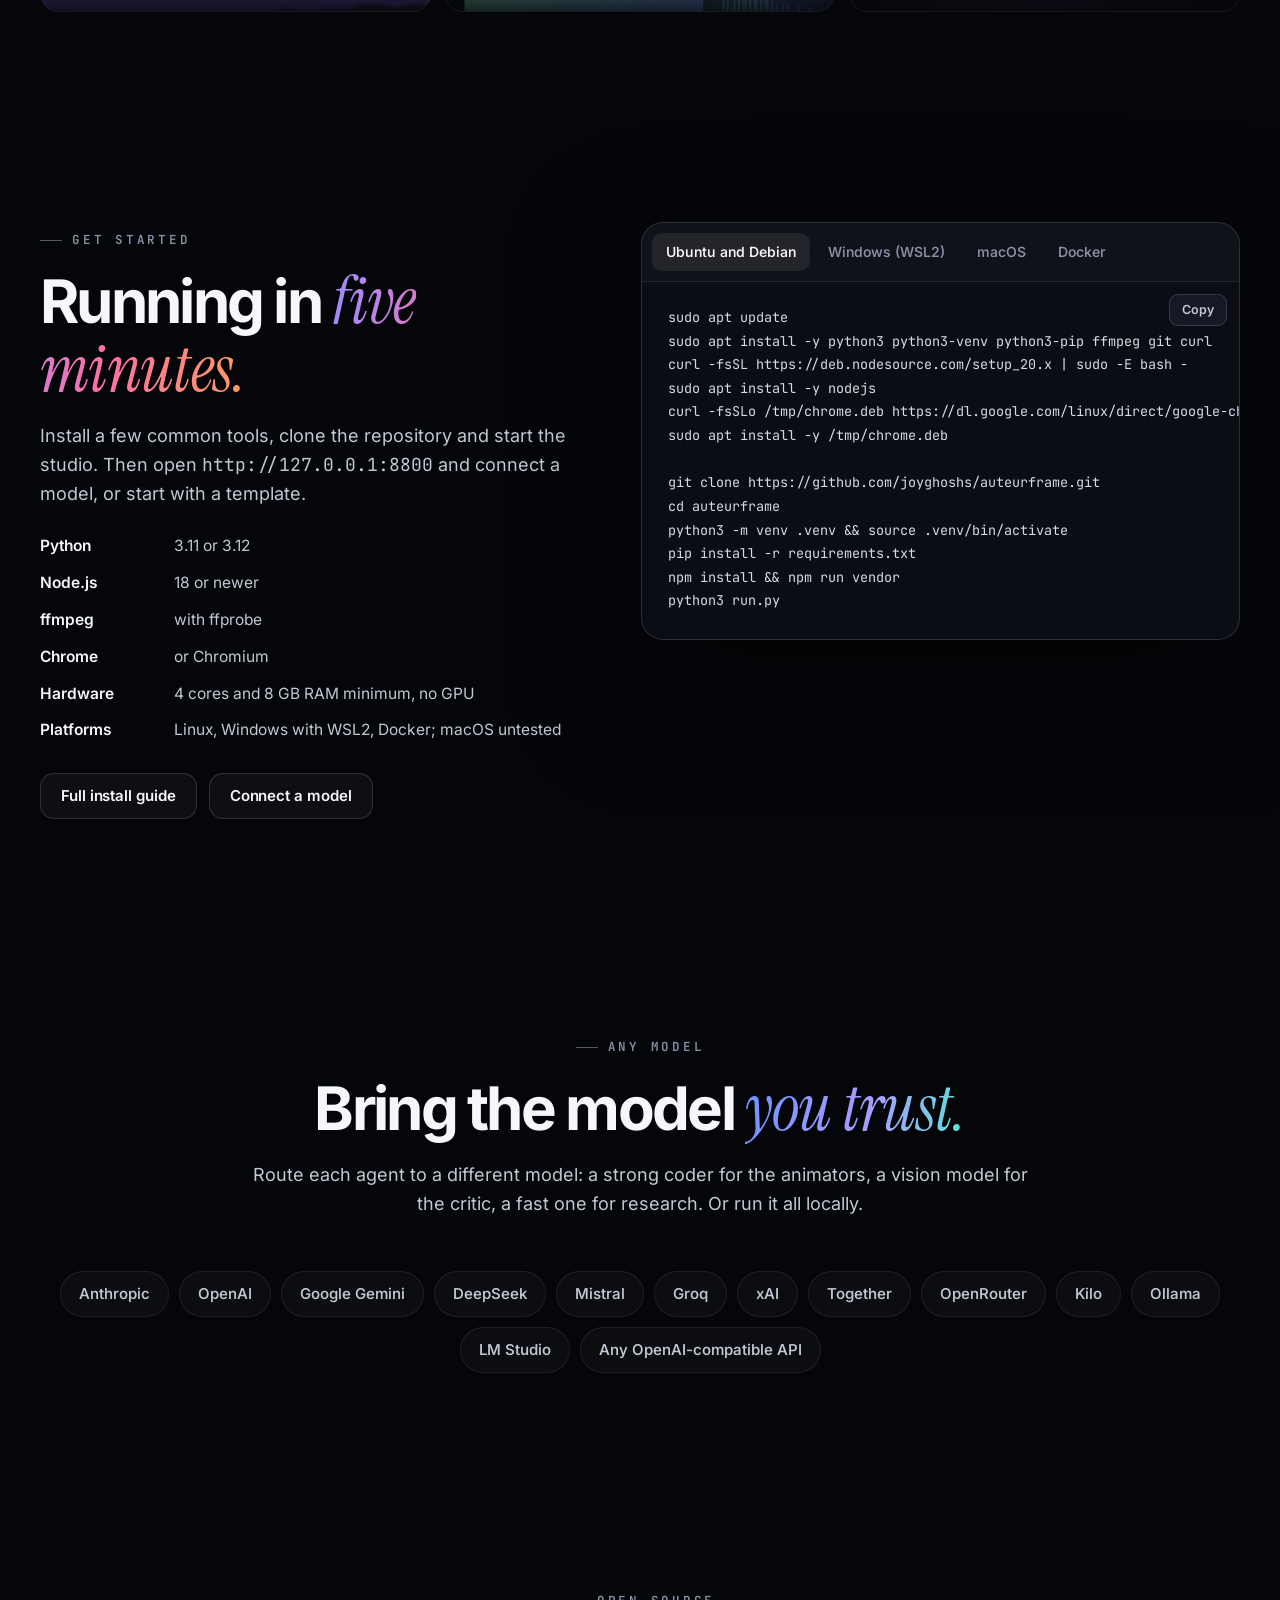
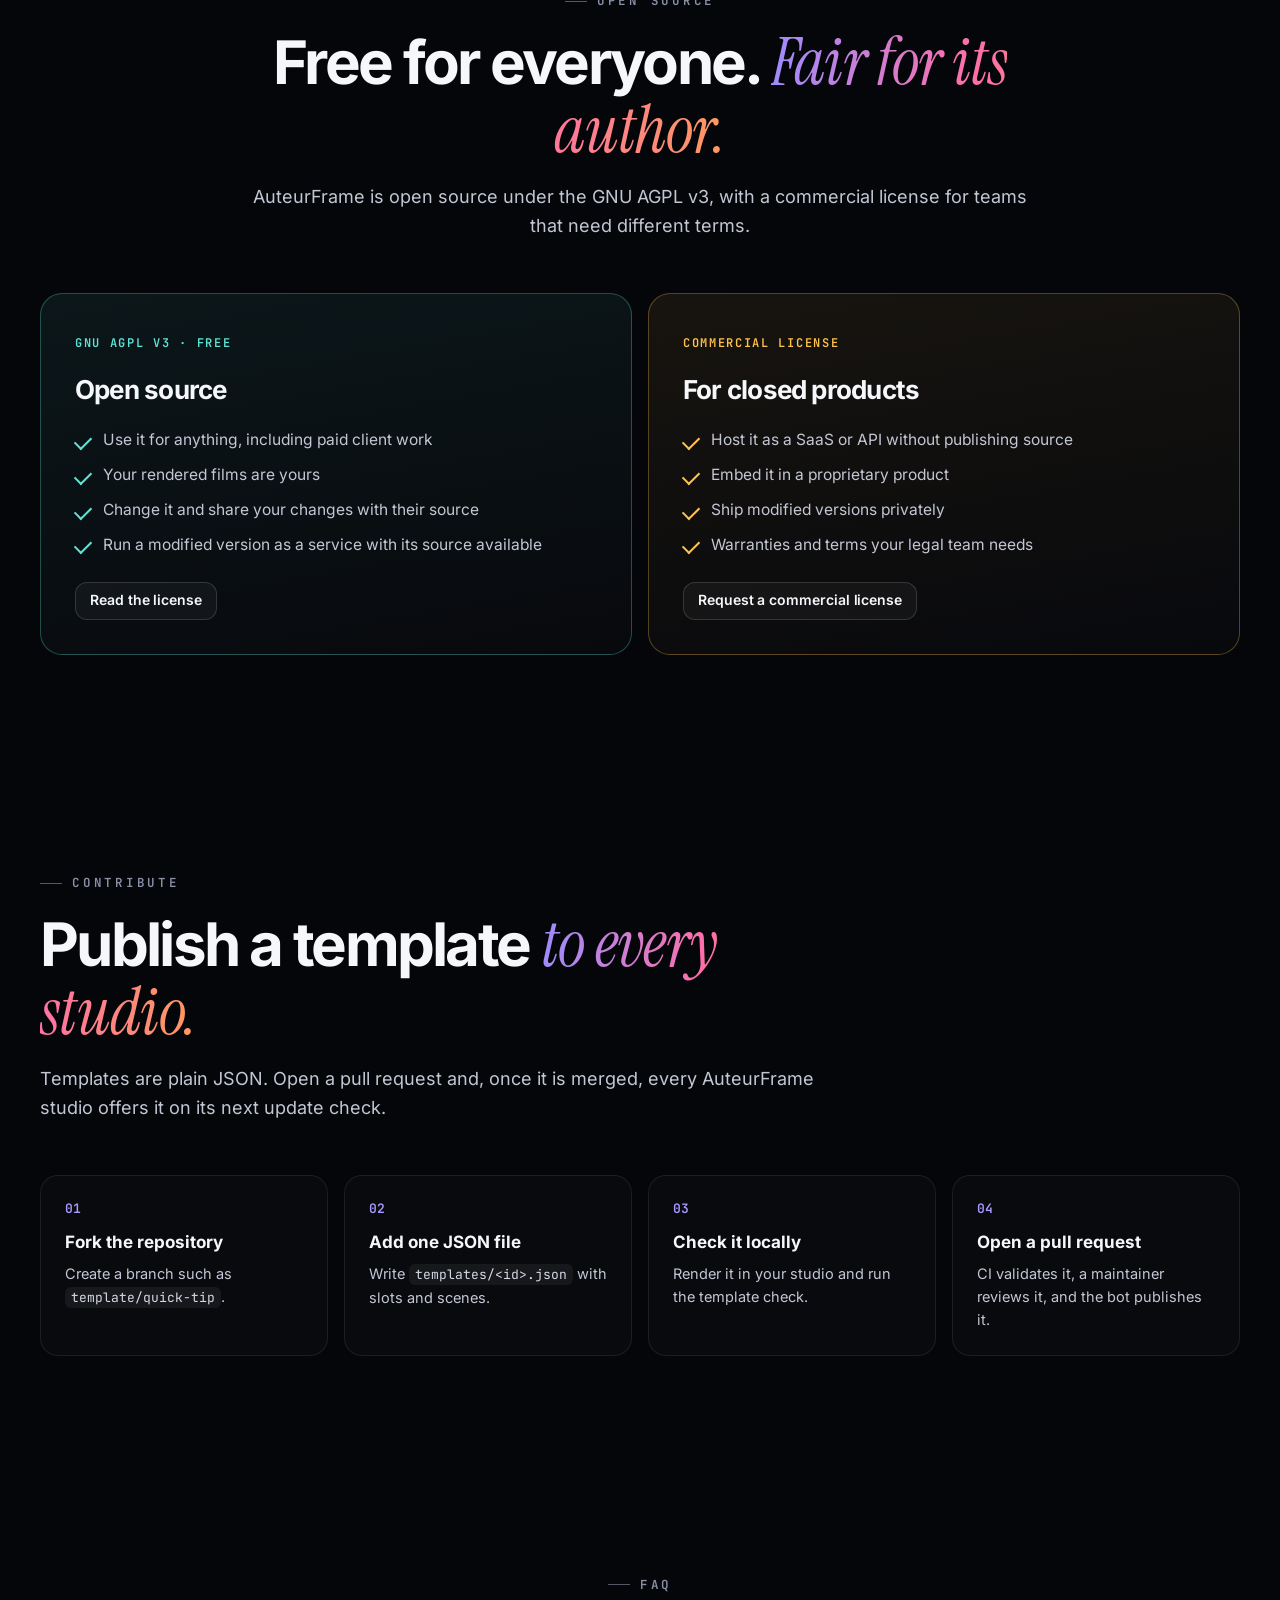
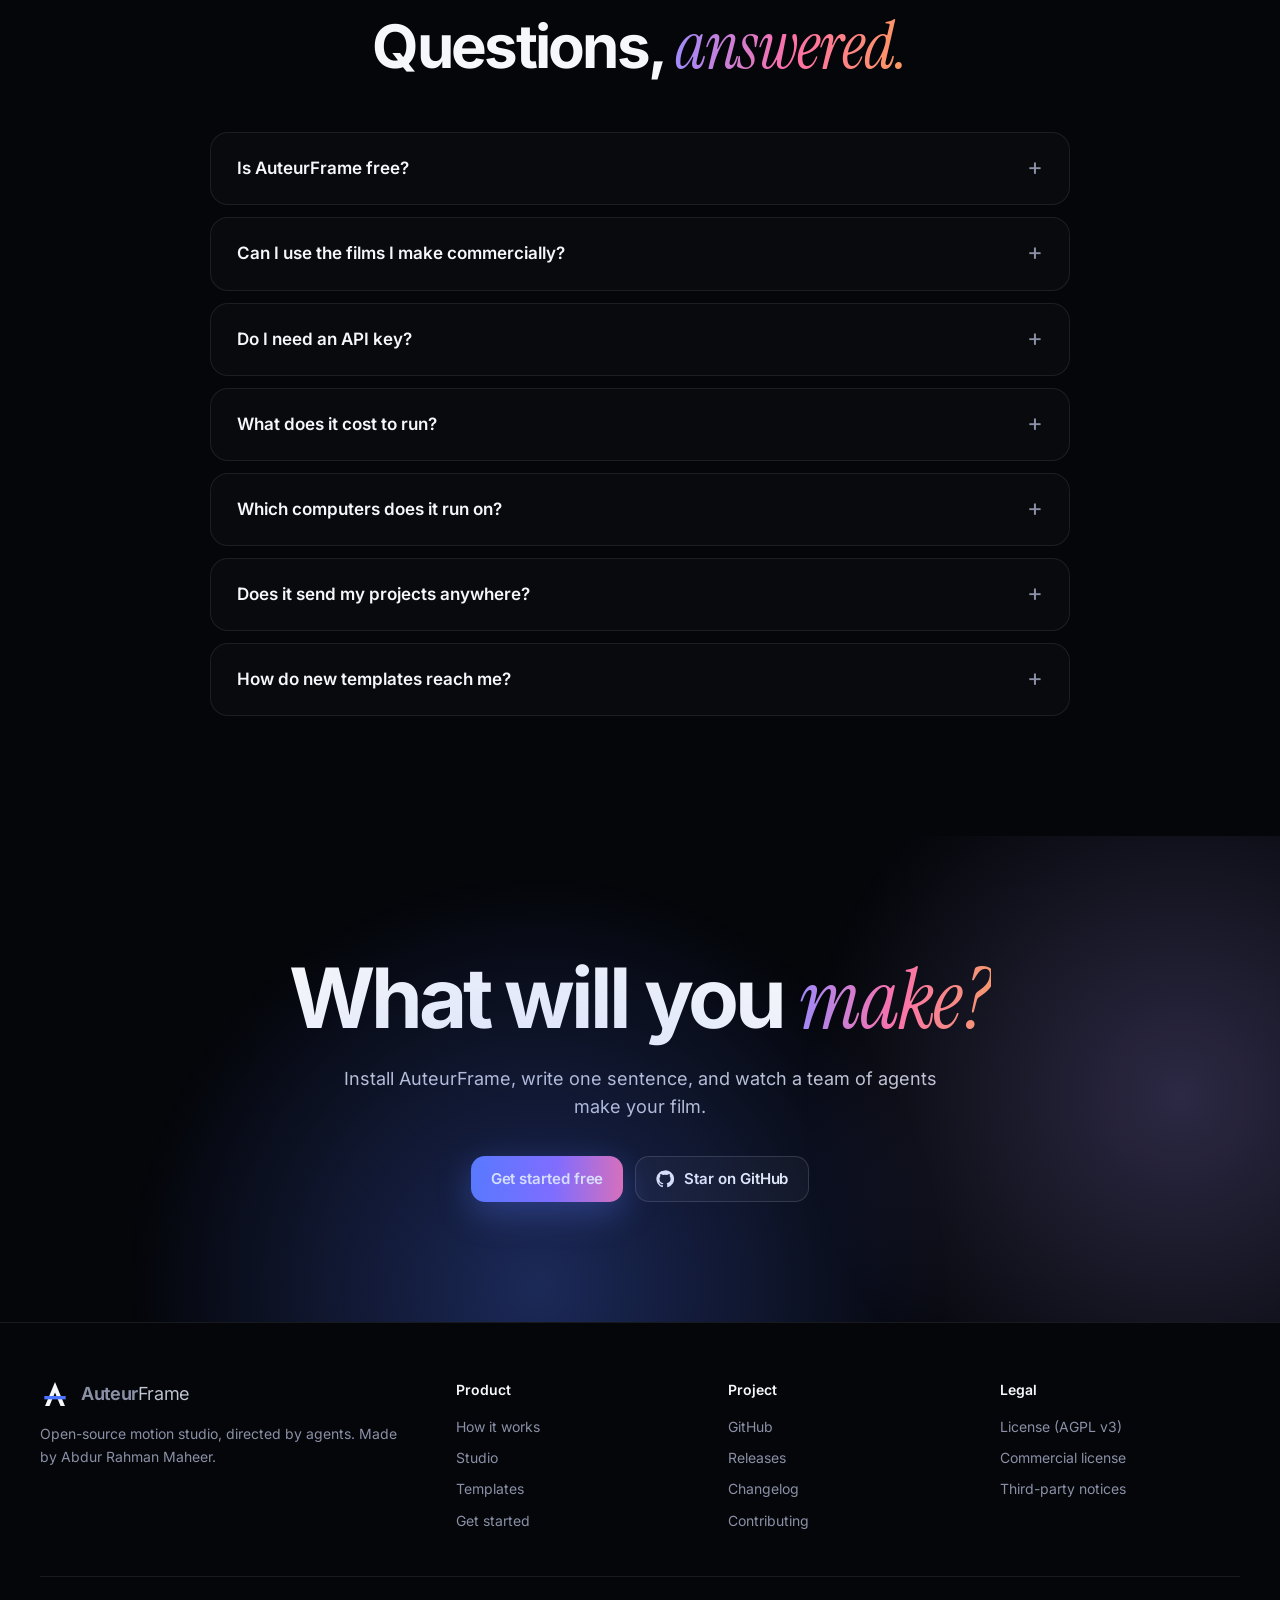
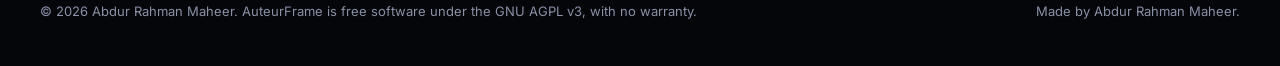
==== commit 344fbeba: "Site: 3D worlds and editor controls, 50 skills" ====
--- a/index.html
+++ b/index.html
@@ -25,7 +25,7 @@
 <meta name="twitter:title" content="AuteurFrame · Open-source motion, directed by agents">
 <meta name="twitter:description" content="A swarm of AI agents turns one sentence into a finished, narrated film. Free and open source.">
 <meta name="twitter:image" content="https://joyghoshs.github.io/Auteur-frameProject/assets/img/og.jpg">
-<link rel="stylesheet" href="assets/css/site.css?v=7d83f857fe">
+<link rel="stylesheet" href="assets/css/site.css?v=3011c65664">
 <script type="application/ld+json">{"@context": "https://schema.org", "@type": "SoftwareApplication", "name": "AuteurFrame", "applicationCategory": "MultimediaApplication", "operatingSystem": "Linux, Windows (WSL2), Docker", "softwareVersion": "1.0.0", "license": "https://www.gnu.org/licenses/agpl-3.0.html", "author": {"@type": "Person", "name": "Abdur Rahman Maheer", "url": "https://github.com/joyghoshs"}, "url": "https://joyghoshs.github.io/Auteur-frameProject/", "codeRepository": "https://github.com/joyghoshs/auteurframe", "offers": {"@type": "Offer", "price": "0", "priceCurrency": "USD"}, "description": "Open-source AI motion studio. A swarm of agents researches, writes, animates, critiques and renders narrated films from one brief."}</script>
 </head>
 <body>
@@ -72,7 +72,7 @@
       <div class="stat"><b>10</b><span>AI agent roles</span></div>
       <div class="stat"><b>21</b><span>ready templates</span></div>
       <div class="stat"><b>19</b><span>style packs</span></div>
-      <div class="stat"><b>44</b><span>agent skills</span></div>
+      <div class="stat"><b>50</b><span>agent skills</span></div>
       <div class="stat"><b>42</b><span>languages</span></div>
       <div class="stat"><b>1080p</b><span>frame-exact masters</span></div>
     </div>
@@ -116,7 +116,7 @@
 <section>
   <div class="wrap">
     <div class="sec-head reveal"><span class="eyebrow">Why AuteurFrame</span><h2>Built like a studio, <span class="serif grad-b">free like a tool.</span></h2></div>
-    <div class="features"><article class="feature reveal" style="--c:#A99BFF"><div class="ic"><svg viewBox="0 0 24 24" fill="none" stroke="currentColor" stroke-width="1.8" stroke-linecap="round" stroke-linejoin="round" aria-hidden="true"><circle cx="12" cy="5" r="2.5"/><circle cx="5" cy="17" r="2.5"/><circle cx="19" cy="17" r="2.5"/><path d="M12 7.5v4M10.5 12.5 6.5 15M13.5 12.5l4 2.5"/></svg></div><h3>A real agent swarm</h3><p>Ten specialised roles share one brain, stream their thinking live, and hand work to each other like a studio crew.</p></article><article class="feature reveal" style="--c:#6FB3FF"><div class="ic"><svg viewBox="0 0 24 24" fill="none" stroke="currentColor" stroke-width="1.8" stroke-linecap="round" stroke-linejoin="round" aria-hidden="true"><path d="m8 8-4 4 4 4M16 8l4 4-4 4M13.5 5l-3 14"/></svg></div><h3>Original, not templated</h3><p>Every scene is new code on a frame-accurate GSAP timeline, so nothing looks stamped out and everything stays editable.</p></article><article class="feature reveal" style="--c:#FF5C7A"><div class="ic"><svg viewBox="0 0 24 24" fill="none" stroke="currentColor" stroke-width="1.8" stroke-linecap="round" stroke-linejoin="round" aria-hidden="true"><path d="M2 12s3.6-7 10-7 10 7 10 7-3.6 7-10 7S2 12 2 12Z"/><circle cx="12" cy="12" r="3"/></svg></div><h3>A critic that watches</h3><p>Layout, contrast, motion and readability are measured frame by frame, with a converging repair loop that knows when to stop.</p></article><article class="feature reveal" style="--c:#FFC24D"><div class="ic"><svg viewBox="0 0 24 24" fill="none" stroke="currentColor" stroke-width="1.8" stroke-linecap="round" stroke-linejoin="round" aria-hidden="true"><path d="M3 6h10M3 12h18M3 18h7"/><circle cx="16" cy="6" r="2"/><circle cx="13" cy="18" r="2"/></svg></div><h3>A timeline you control</h3><p>Drag, trim, split and retime scenes, captions, layers and audio. Right-click any shot to rebuild it or extend the story.</p></article><article class="feature reveal" style="--c:#5FE3D6"><div class="ic"><svg viewBox="0 0 24 24" fill="none" stroke="currentColor" stroke-width="1.8" stroke-linecap="round" stroke-linejoin="round" aria-hidden="true"><rect x="3" y="4" width="18" height="16" rx="3"/><circle cx="9" cy="10" r="2"/><path d="m21 16-5-5-9 9"/></svg></div><h3>Free media, no keys</h3><p>Photos, footage, maps, data, voices and sound effects from open libraries, with the license recorded on every asset.</p></article><article class="feature reveal" style="--c:#FF9A5C"><div class="ic"><svg viewBox="0 0 24 24" fill="none" stroke="currentColor" stroke-width="1.8" stroke-linecap="round" stroke-linejoin="round" aria-hidden="true"><path d="M9 2v5M15 2v5M6 7h12v4a6 6 0 0 1-12 0V7ZM12 17v5"/></svg></div><h3>Any model</h3><p>Claude, GPT, Gemini, DeepSeek, Mistral, Groq, xAI, OpenRouter, Ollama, LM Studio or any OpenAI-compatible API, per role.</p></article><article class="feature reveal" style="--c:#7CD992"><div class="ic"><svg viewBox="0 0 24 24" fill="none" stroke="currentColor" stroke-width="1.8" stroke-linecap="round" stroke-linejoin="round" aria-hidden="true"><circle cx="12" cy="12" r="9"/><path d="M3 12h18M12 3a14 14 0 0 1 0 18M12 3a14 14 0 0 0 0 18"/></svg></div><h3>42 languages</h3><p>Right-to-left scripts, Bangla, Hindi, Arabic, Japanese and more, with fonts served locally and captions locked to the voice.</p></article><article class="feature reveal" style="--c:#FF6FA8"><div class="ic"><svg viewBox="0 0 24 24" fill="none" stroke="currentColor" stroke-width="1.8" stroke-linecap="round" stroke-linejoin="round" aria-hidden="true"><path d="m12 3 9 5-9 5-9-5 9-5Z"/><path d="m3 13 9 5 9-5"/></svg></div><h3>Templates that grow</h3><p>21 templates need no AI at all, and new ones from the community arrive in every studio through the template feed.</p></article></div>
+    <div class="features"><article class="feature reveal" style="--c:#A99BFF"><div class="ic"><svg viewBox="0 0 24 24" fill="none" stroke="currentColor" stroke-width="1.8" stroke-linecap="round" stroke-linejoin="round" aria-hidden="true"><circle cx="12" cy="5" r="2.5"/><circle cx="5" cy="17" r="2.5"/><circle cx="19" cy="17" r="2.5"/><path d="M12 7.5v4M10.5 12.5 6.5 15M13.5 12.5l4 2.5"/></svg></div><h3>A real agent swarm</h3><p>Ten specialised roles share one brain, stream their thinking live, and hand work to each other like a studio crew.</p></article><article class="feature reveal" style="--c:#6FB3FF"><div class="ic"><svg viewBox="0 0 24 24" fill="none" stroke="currentColor" stroke-width="1.8" stroke-linecap="round" stroke-linejoin="round" aria-hidden="true"><path d="m8 8-4 4 4 4M16 8l4 4-4 4M13.5 5l-3 14"/></svg></div><h3>Original, not templated</h3><p>Every scene is new code on a frame-accurate GSAP timeline, so nothing looks stamped out and everything stays editable.</p></article><article class="feature reveal" style="--c:#FF5C7A"><div class="ic"><svg viewBox="0 0 24 24" fill="none" stroke="currentColor" stroke-width="1.8" stroke-linecap="round" stroke-linejoin="round" aria-hidden="true"><path d="M2 12s3.6-7 10-7 10 7 10 7-3.6 7-10 7S2 12 2 12Z"/><circle cx="12" cy="12" r="3"/></svg></div><h3>A critic that watches</h3><p>Layout, contrast, motion and readability are measured frame by frame, with a converging repair loop that knows when to stop.</p></article><article class="feature reveal" style="--c:#FFC24D"><div class="ic"><svg viewBox="0 0 24 24" fill="none" stroke="currentColor" stroke-width="1.8" stroke-linecap="round" stroke-linejoin="round" aria-hidden="true"><path d="M3 6h10M3 12h18M3 18h7"/><circle cx="16" cy="6" r="2"/><circle cx="13" cy="18" r="2"/></svg></div><h3>A timeline you control</h3><p>Drag, trim, split and retime scenes, captions, layers and audio. Right-click any shot to rebuild it or extend the story.</p></article><article class="feature reveal" style="--c:#5FE3D6"><div class="ic"><svg viewBox="0 0 24 24" fill="none" stroke="currentColor" stroke-width="1.8" stroke-linecap="round" stroke-linejoin="round" aria-hidden="true"><rect x="3" y="4" width="18" height="16" rx="3"/><circle cx="9" cy="10" r="2"/><path d="m21 16-5-5-9 9"/></svg></div><h3>Free media, no keys</h3><p>Photos, footage, maps, data, voices and sound effects from open libraries, with the license recorded on every asset.</p></article><article class="feature reveal" style="--c:#FF9A5C"><div class="ic"><svg viewBox="0 0 24 24" fill="none" stroke="currentColor" stroke-width="1.8" stroke-linecap="round" stroke-linejoin="round" aria-hidden="true"><path d="M9 2v5M15 2v5M6 7h12v4a6 6 0 0 1-12 0V7ZM12 17v5"/></svg></div><h3>Any model</h3><p>Claude, GPT, Gemini, DeepSeek, Mistral, Groq, xAI, OpenRouter, Ollama, LM Studio or any OpenAI-compatible API, per role.</p></article><article class="feature reveal" style="--c:#7CD992"><div class="ic"><svg viewBox="0 0 24 24" fill="none" stroke="currentColor" stroke-width="1.8" stroke-linecap="round" stroke-linejoin="round" aria-hidden="true"><circle cx="12" cy="12" r="9"/><path d="M3 12h18M12 3a14 14 0 0 1 0 18M12 3a14 14 0 0 0 0 18"/></svg></div><h3>42 languages</h3><p>Right-to-left scripts, Bangla, Hindi, Arabic, Japanese and more, with fonts served locally and captions locked to the voice.</p></article><article class="feature reveal" style="--c:#FF6FA8"><div class="ic"><svg viewBox="0 0 24 24" fill="none" stroke="currentColor" stroke-width="1.8" stroke-linecap="round" stroke-linejoin="round" aria-hidden="true"><path d="m12 3 9 5-9 5-9-5 9-5Z"/><path d="m3 13 9 5 9-5"/></svg></div><h3>Templates that grow</h3><p>21 templates need no AI at all, and new ones from the community arrive in every studio through the template feed.</p></article><article class="feature reveal" style="--c:#6F93FF"><div class="ic"><svg viewBox="0 0 24 24" fill="none" stroke="currentColor" stroke-width="1.8" stroke-linecap="round" stroke-linejoin="round" aria-hidden="true"><path d="m12 2 9 5v10l-9 5-9-5V7l9-5Z"/><path d="m3 7 9 5 9-5M12 12v10"/></svg></div><h3>3D worlds in code</h3><p>Low-poly, felt, clay and toy 3D cartoons with characters, sets, lightning, fireballs and tornadoes. No model files, no Blender.</p></article><article class="feature reveal" style="--c:#FFB36B"><div class="ic"><svg viewBox="0 0 24 24" fill="none" stroke="currentColor" stroke-width="1.8" stroke-linecap="round" stroke-linejoin="round" aria-hidden="true"><circle cx="12" cy="12" r="9"/><circle cx="8" cy="10" r="1.3"/><circle cx="12" cy="7.5" r="1.3"/><circle cx="16" cy="10" r="1.3"/><path d="M12 21a2.5 2.5 0 0 1 0-5h1.5a3 3 0 0 0 3-3"/></svg></div><h3>An editor&#x27;s controls</h3><p>Colour grades, camera keyframes, Ken Burns and punch-ins, loudness, ducking and voice clarity, set by you or by the agents.</p></article></div>
   </div>
 </section>
 
@@ -247,6 +247,6 @@
     <div class="legal"><span>© 2026 Abdur Rahman Maheer. AuteurFrame is free software under the GNU AGPL v3, with no warranty.</span><span>Made by Abdur Rahman Maheer.</span></div>
   </div>
 </footer>
-<script src="assets/js/site.js?v=7d83f857fe" defer></script>
+<script src="assets/js/site.js?v=3011c65664" defer></script>
 </body>
 </html>
--- a/assets/css/site.css
+++ b/assets/css/site.css
@@ -135,6 +135,7 @@
 .screen-cap { margin-top: 18px; color: var(--ink-2); font-size: 15.5px; text-align: center; min-height: 1.6em; }
 
 .features { display: grid; grid-template-columns: repeat(4, 1fr); gap: 16px; }
+.features > .feature:nth-last-child(-n+2) { grid-column: span 2; }
 .feature { padding: 26px; border-radius: var(--radius); border: 1px solid var(--line); background: rgba(255, 255, 255, .025); }
 .feature .ic { width: 44px; height: 44px; border-radius: 13px; display: grid; place-items: center; margin-bottom: 18px; background: color-mix(in srgb, var(--c) 16%, transparent); color: var(--c); }
 .feature .ic svg { width: 22px; height: 22px; }
@@ -232,6 +233,8 @@
 
 @media (max-width: 1080px) {
   .features, .tpl-grid { grid-template-columns: repeat(3, 1fr); }
+  .features > .feature:nth-last-child(-n+2) { grid-column: auto; }
+  .features > .feature:last-child { grid-column: span 3; }
   .contrib { grid-template-columns: repeat(2, 1fr); }
   .stats { grid-template-columns: repeat(3, 1fr); }
   .stat:nth-child(3) { border-right: 0; }
@@ -245,6 +248,7 @@
   .nav.open .nav-links a { padding: 12px; font-size: 16px; }
   .flow, .license { grid-template-columns: 1fr; }
   .features, .tpl-grid { grid-template-columns: repeat(2, 1fr); }
+  .features > .feature:last-child, .features > .feature:nth-last-child(-n+2) { grid-column: auto; }
   .films { grid-template-columns: repeat(2, 1fr); grid-auto-rows: 150px; }
   .f-a, .f-b { grid-column: span 2; grid-row: span 2; }
   .f-c { grid-column: span 1; }
@@ -255,6 +259,7 @@
 }
 @media (max-width: 560px) {
   .features, .tpl-grid, .contrib { grid-template-columns: 1fr; }
+  .features > .feature:last-child { grid-column: auto; }
   .stats { grid-template-columns: repeat(2, 1fr); }
   .stat { border-right: 1px solid var(--line) !important; border-bottom: 1px solid var(--line); }
   .stat:nth-child(2n) { border-right: 0 !important; }
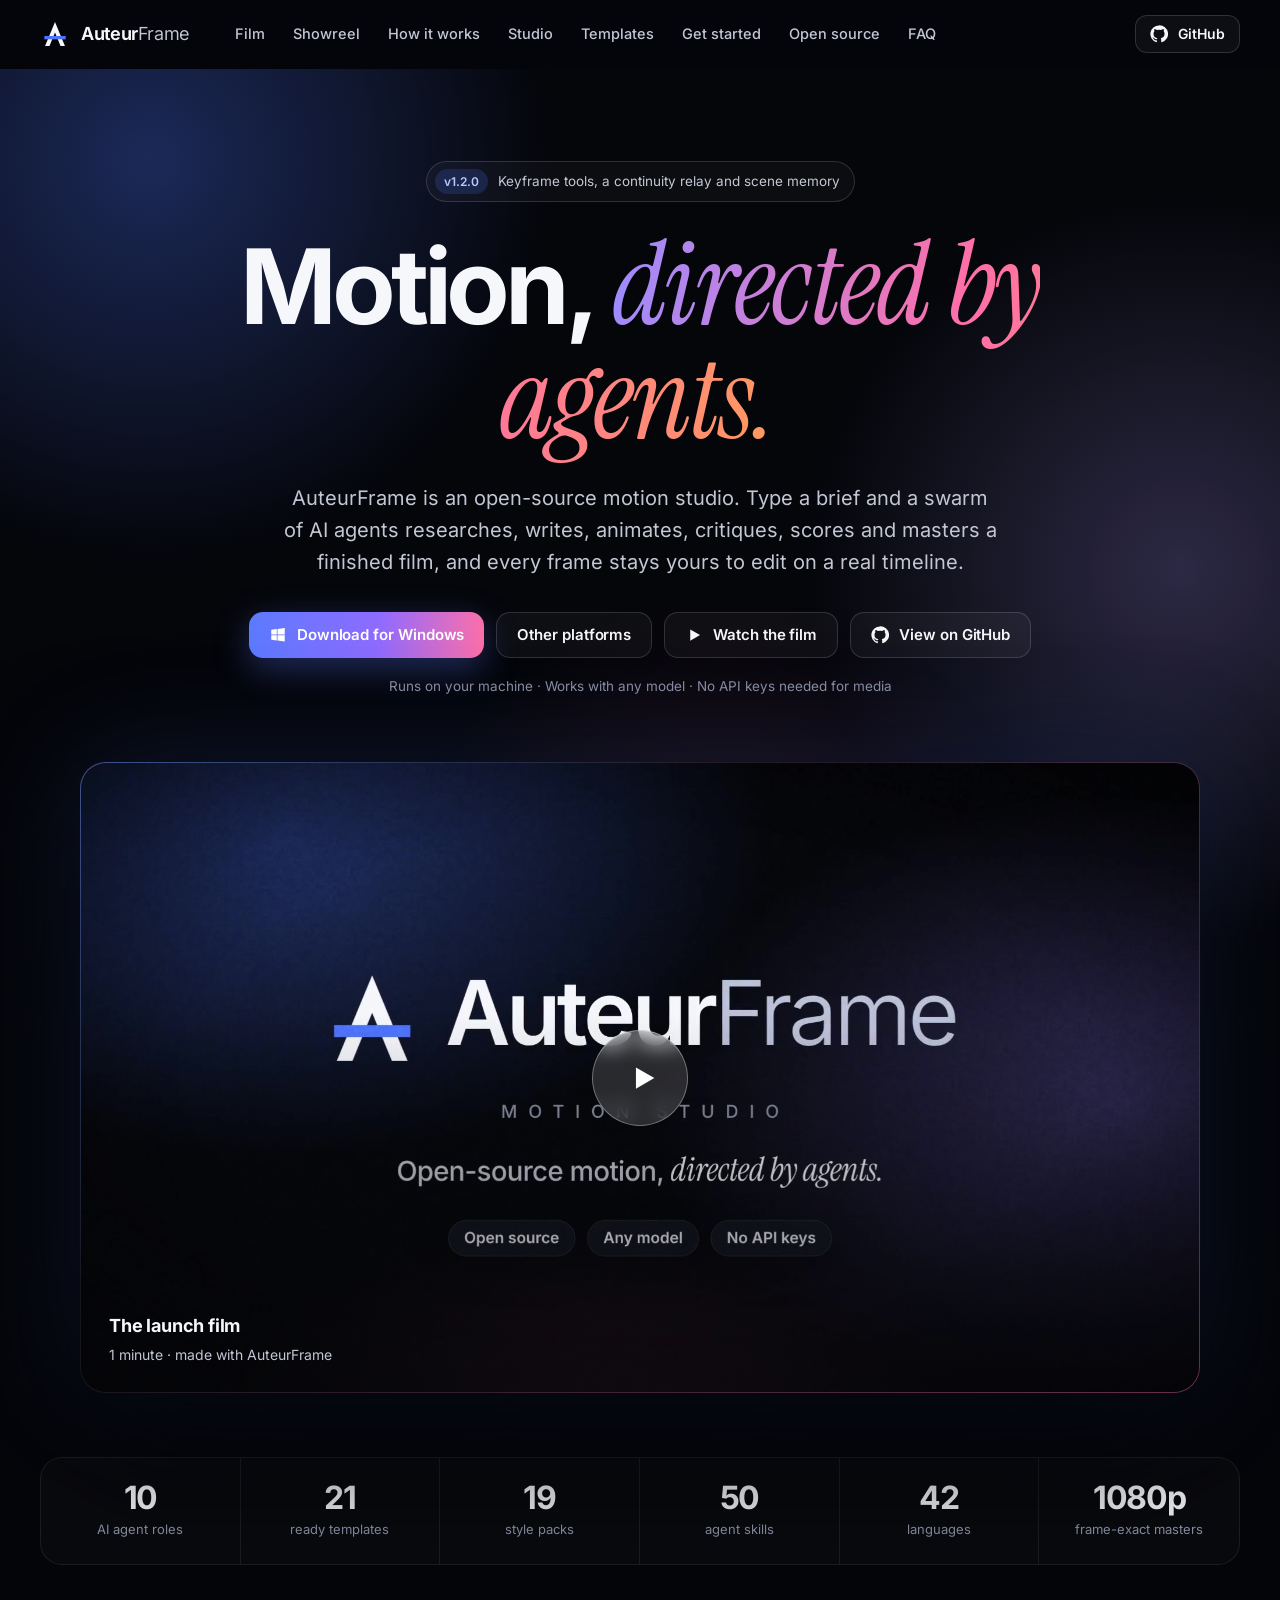
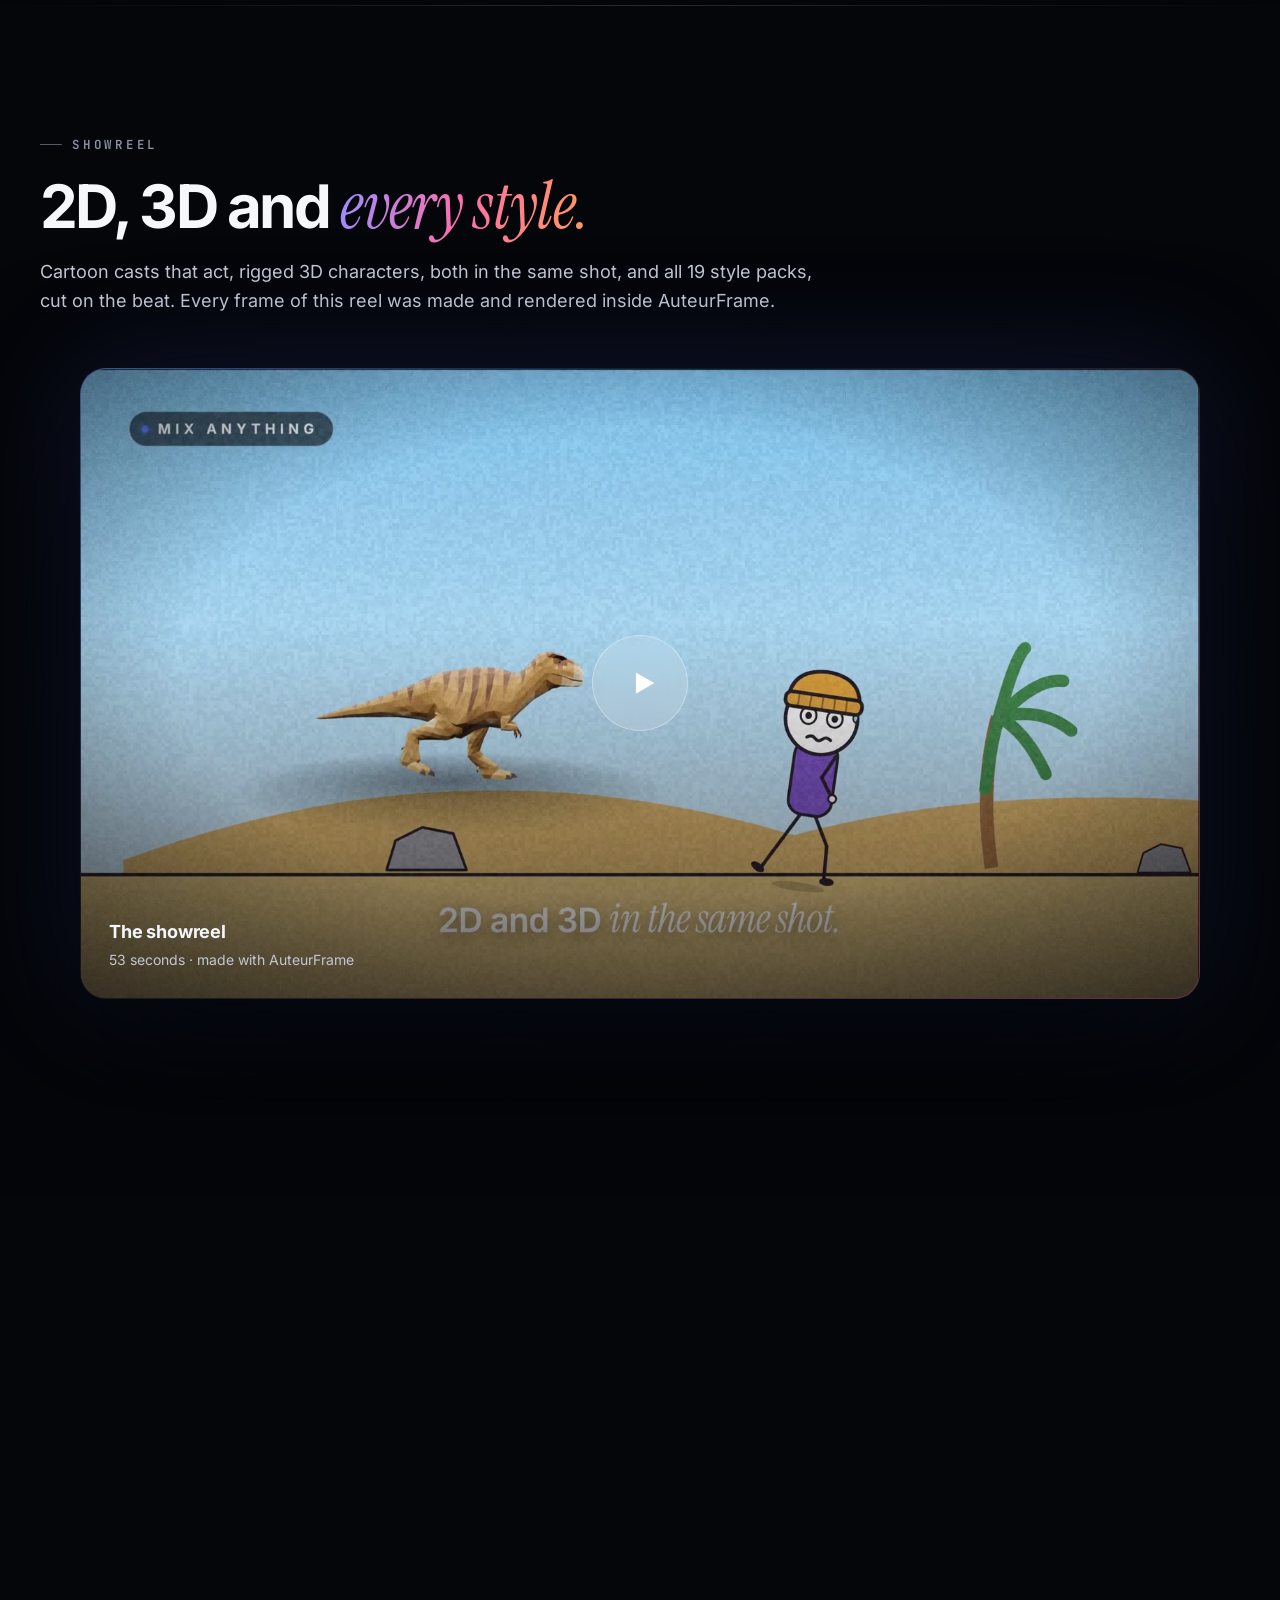
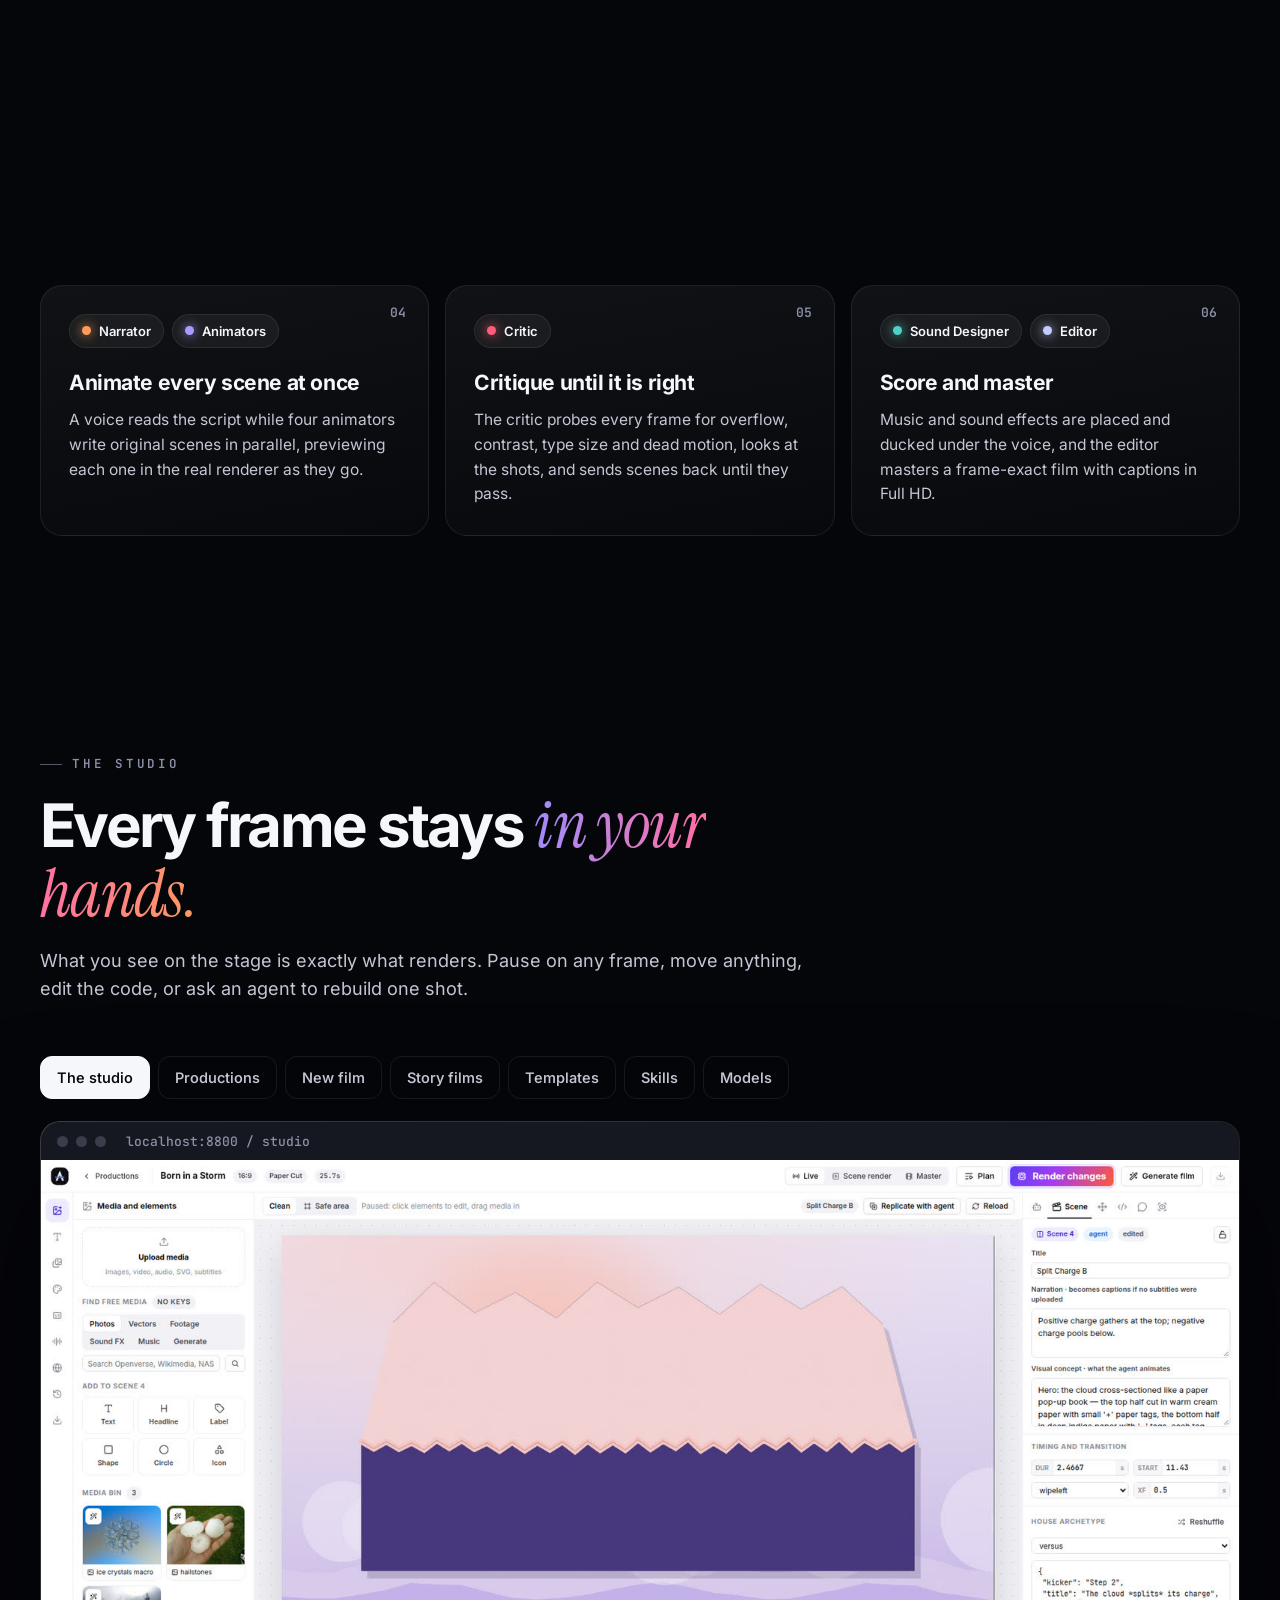
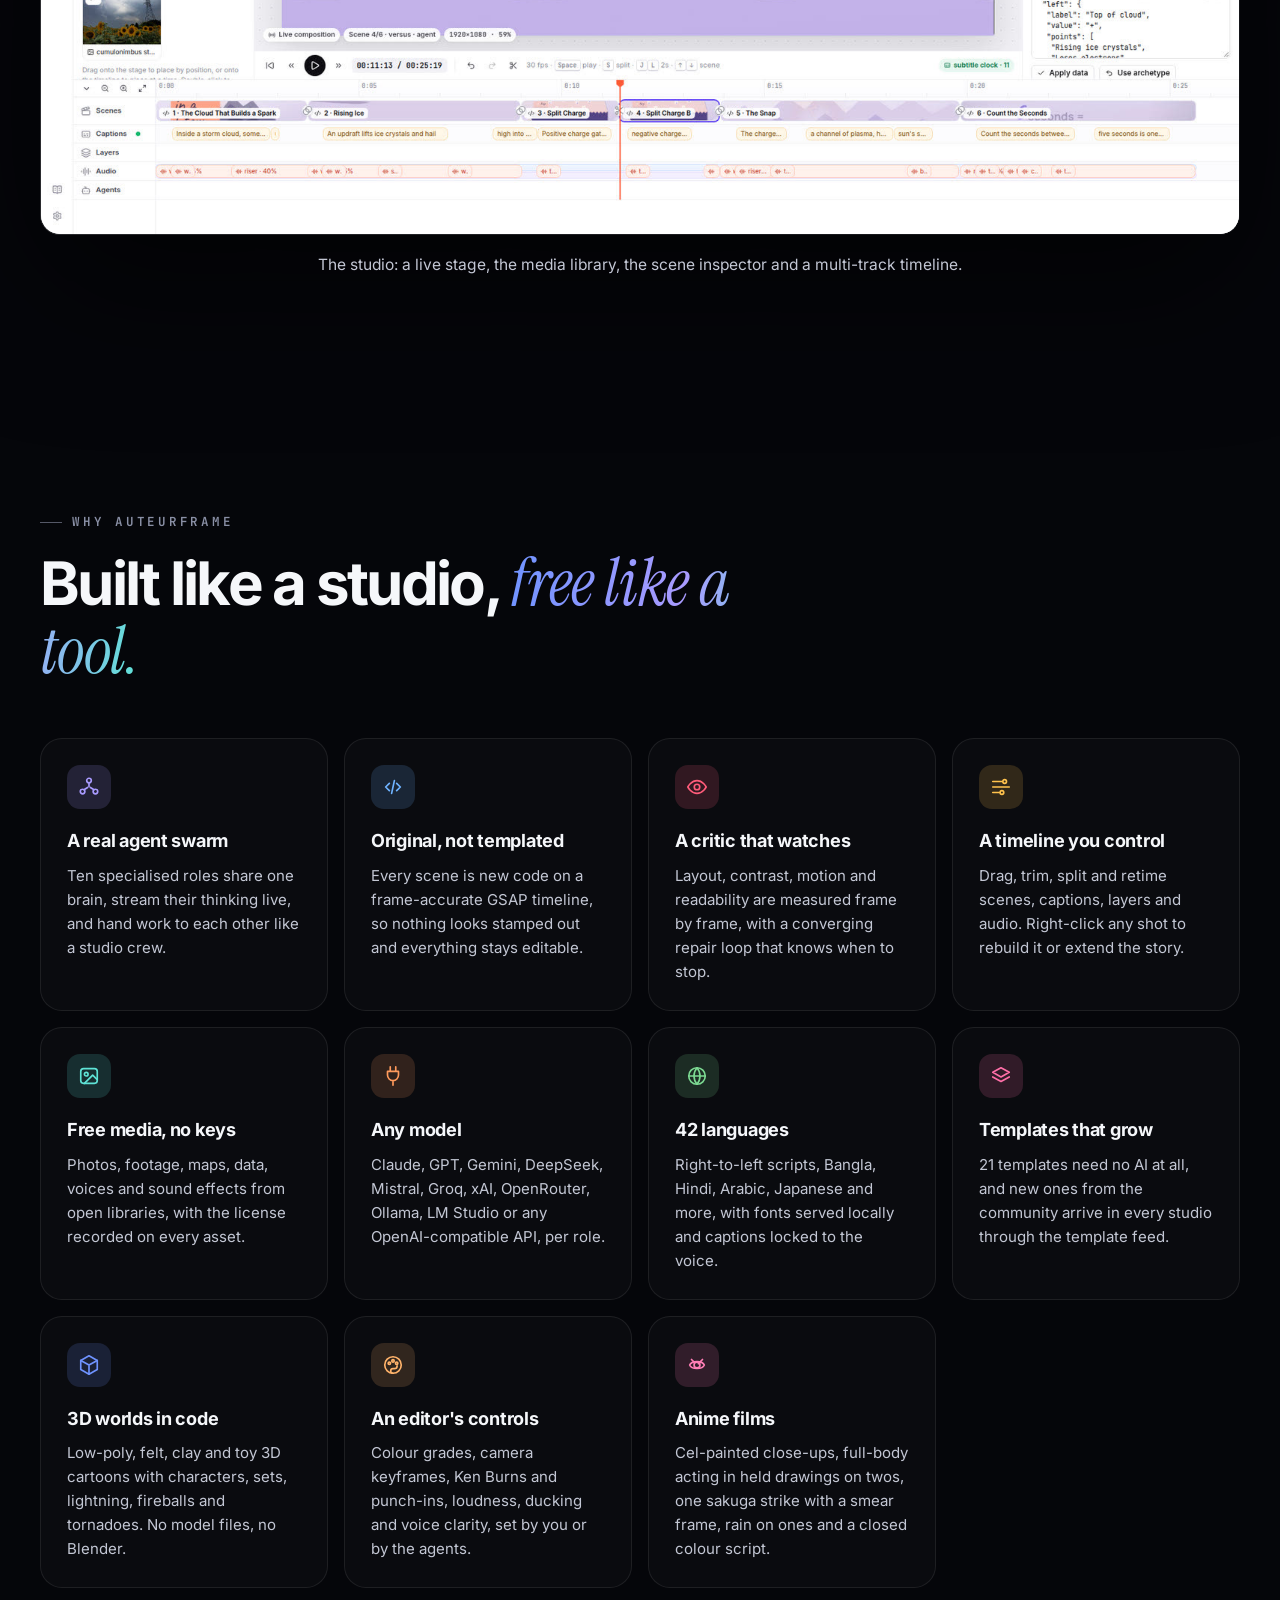
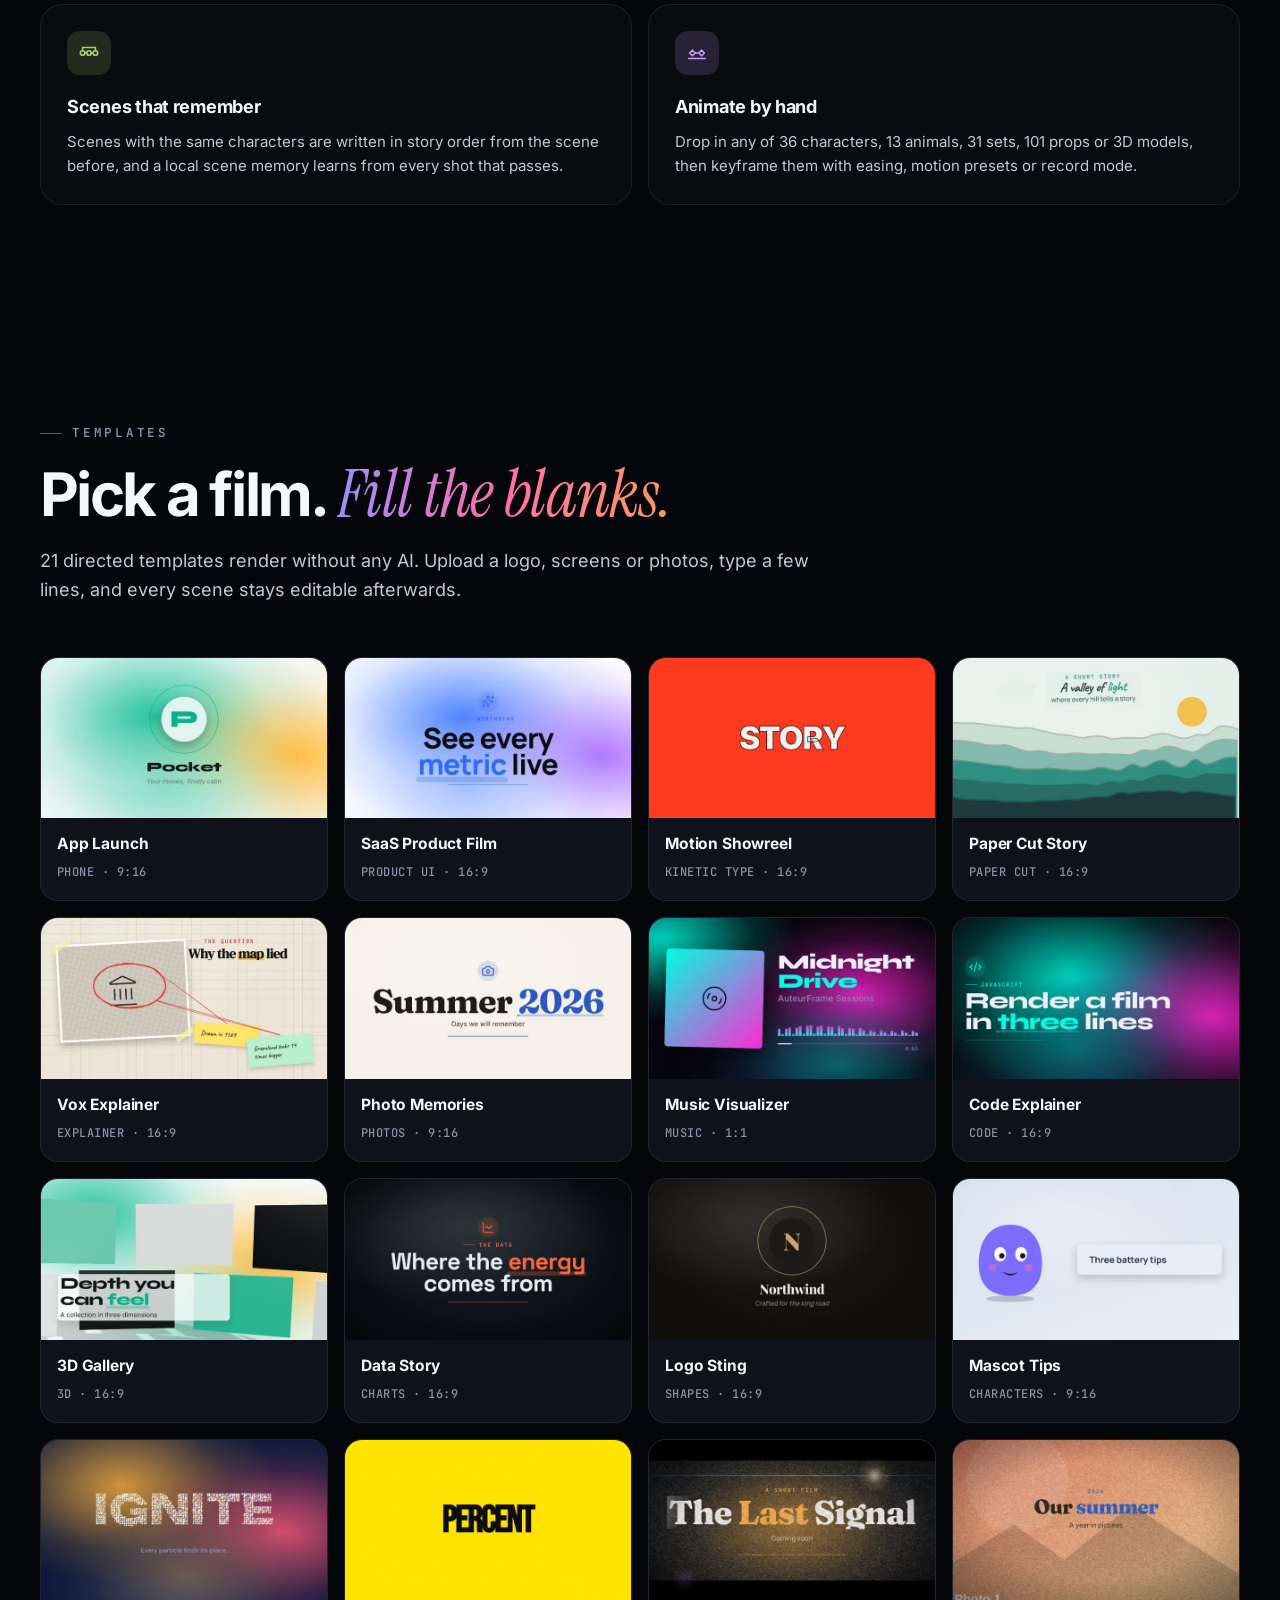
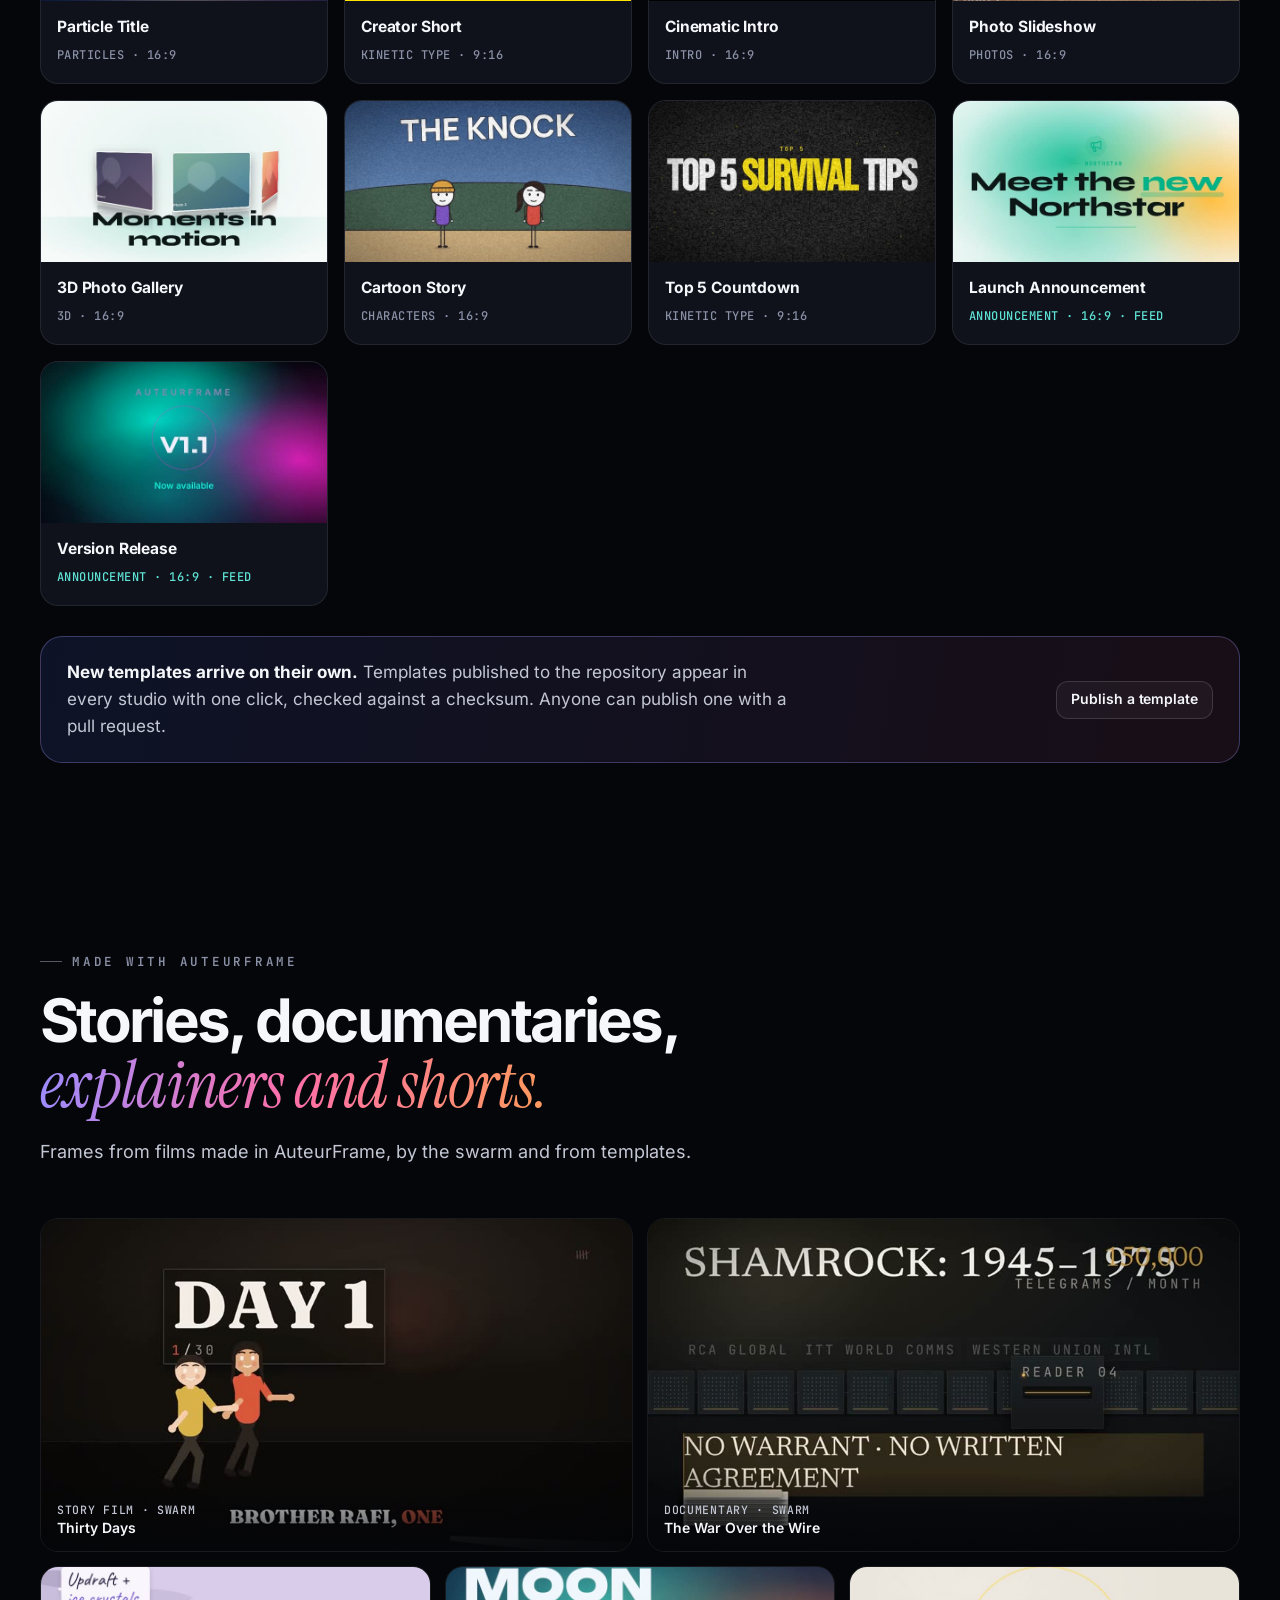
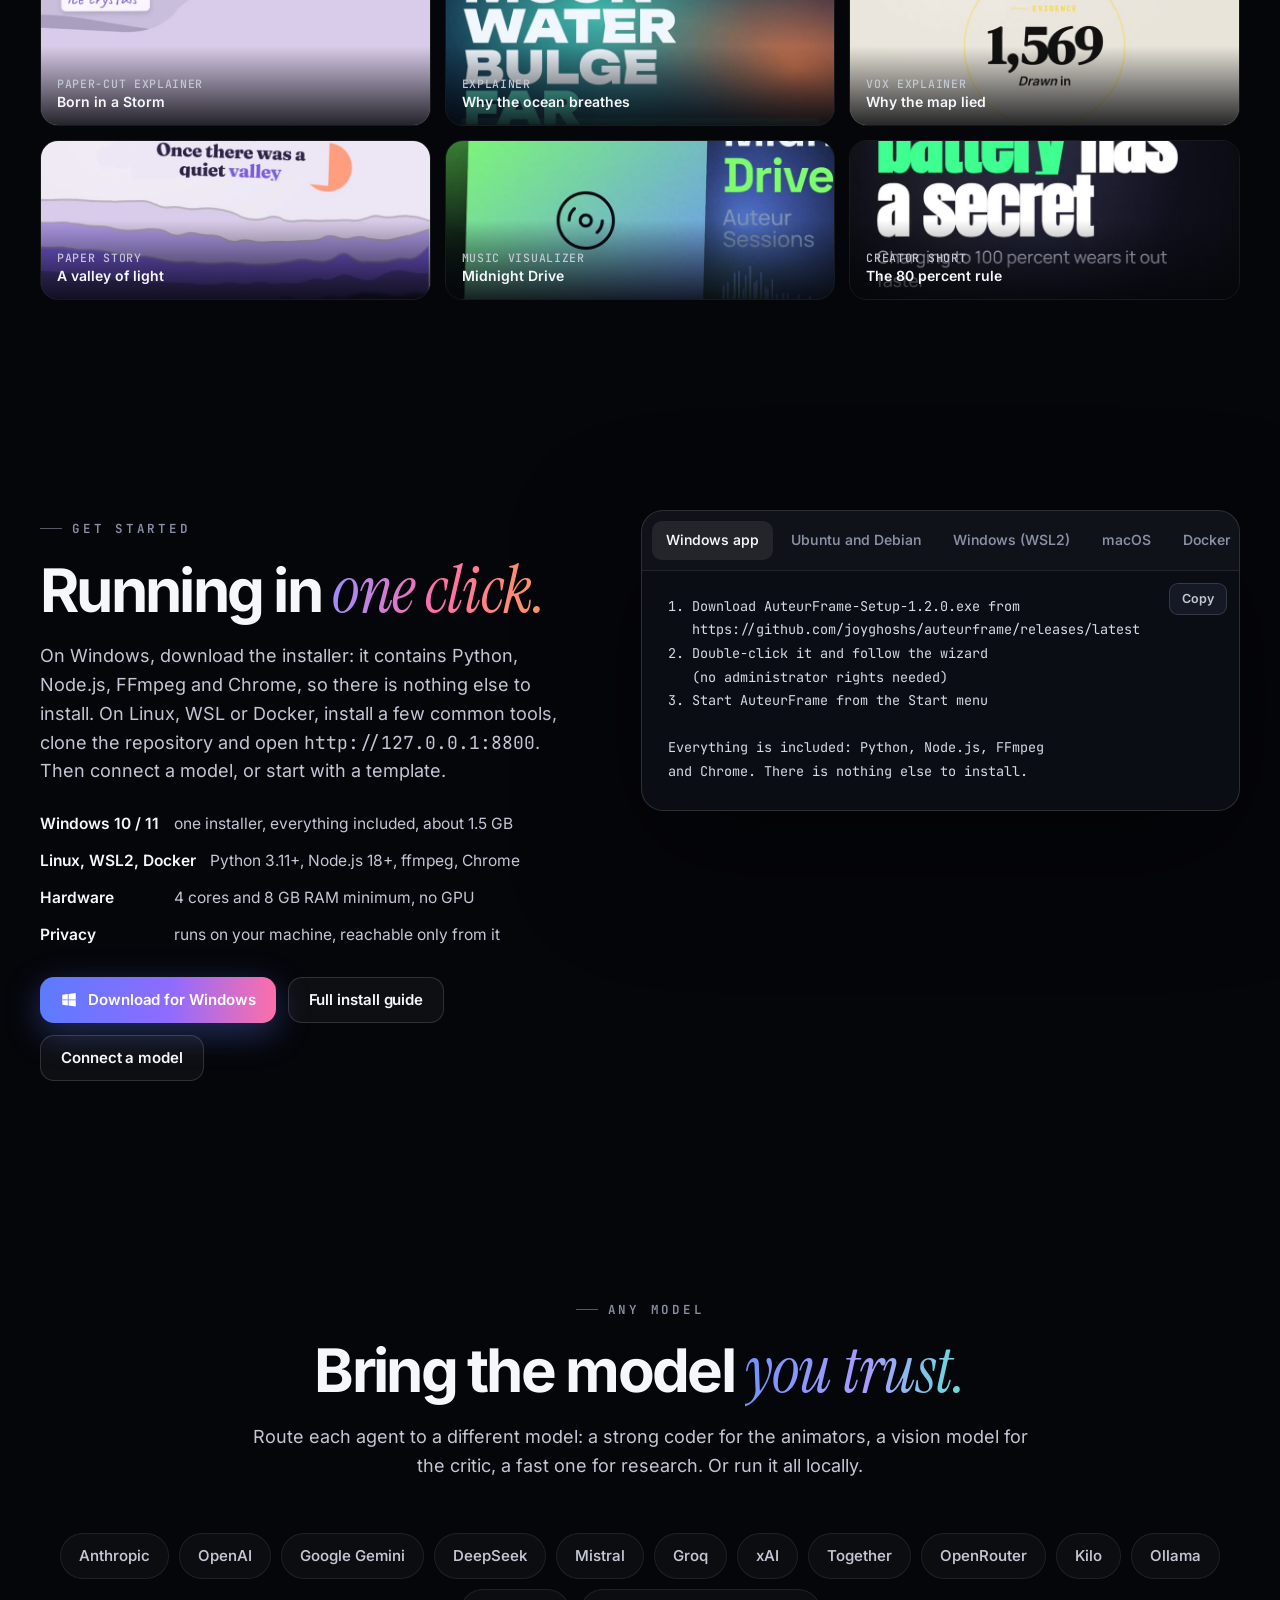
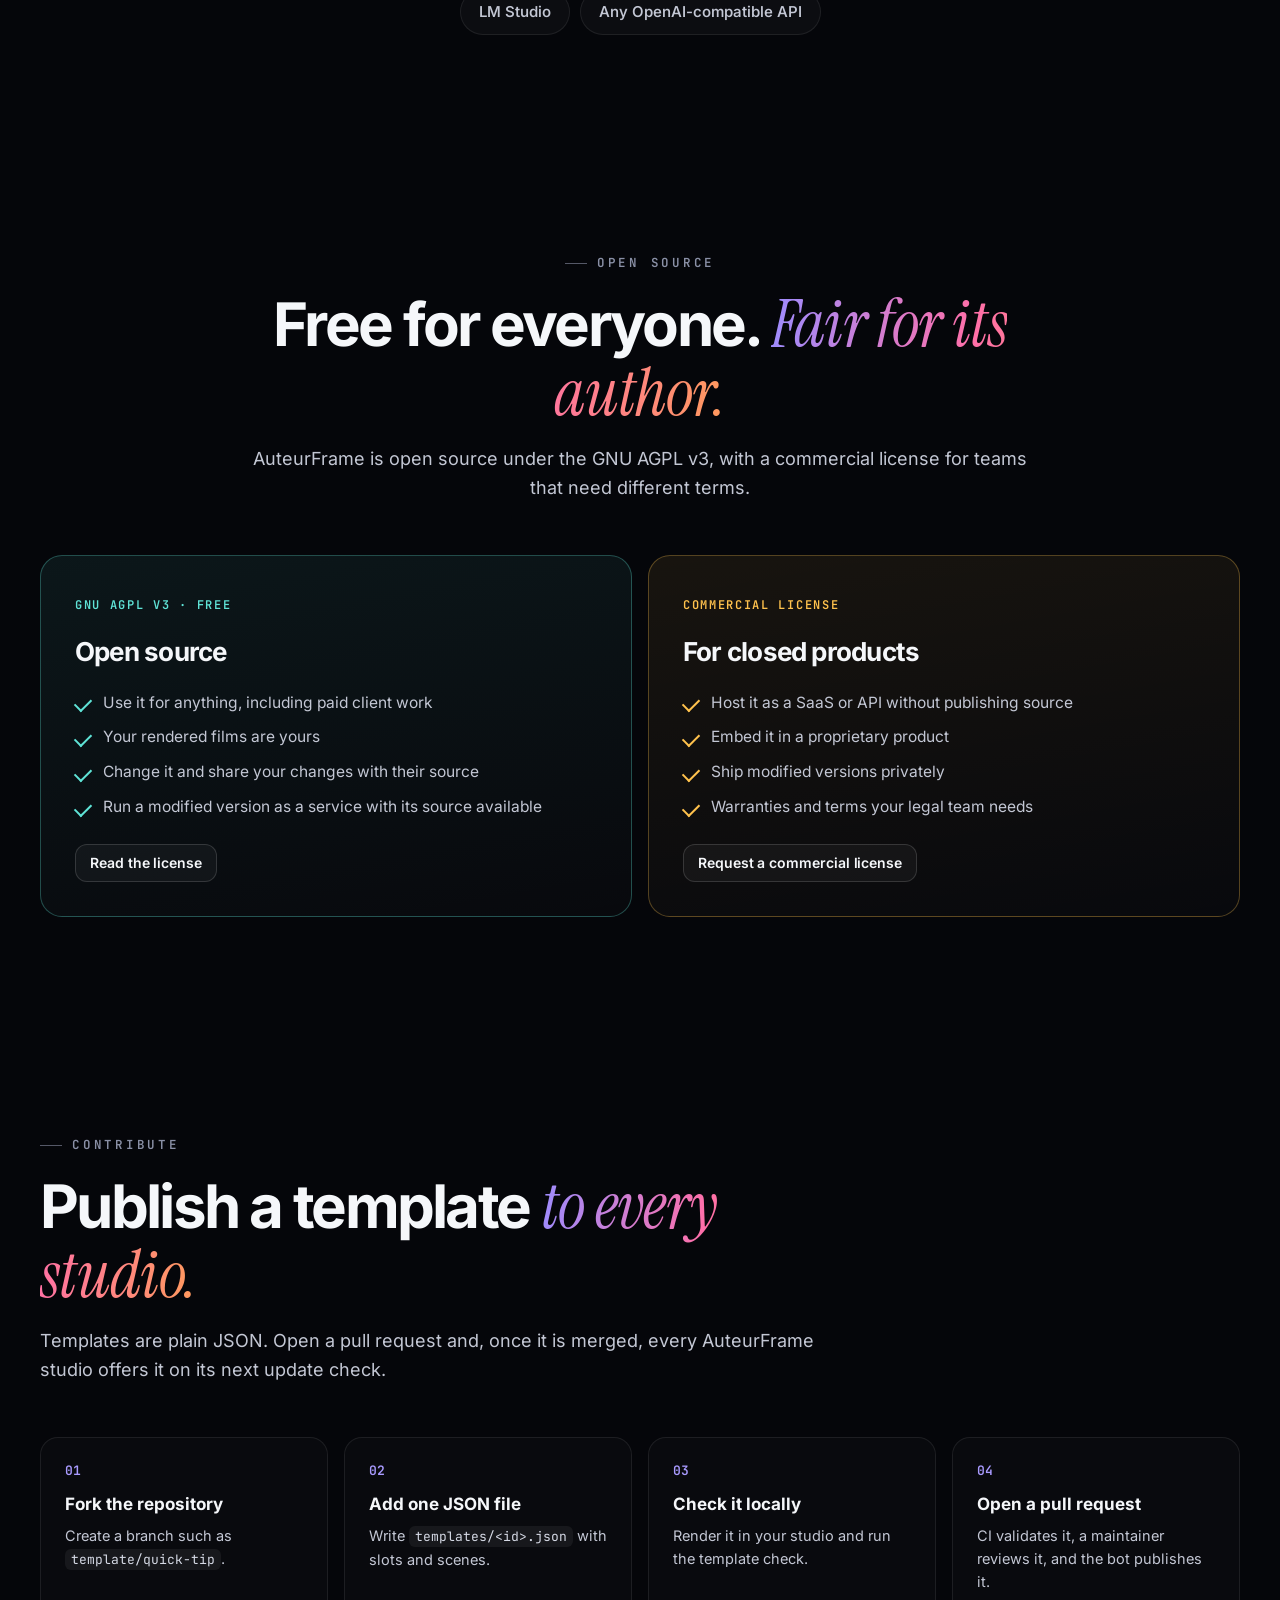
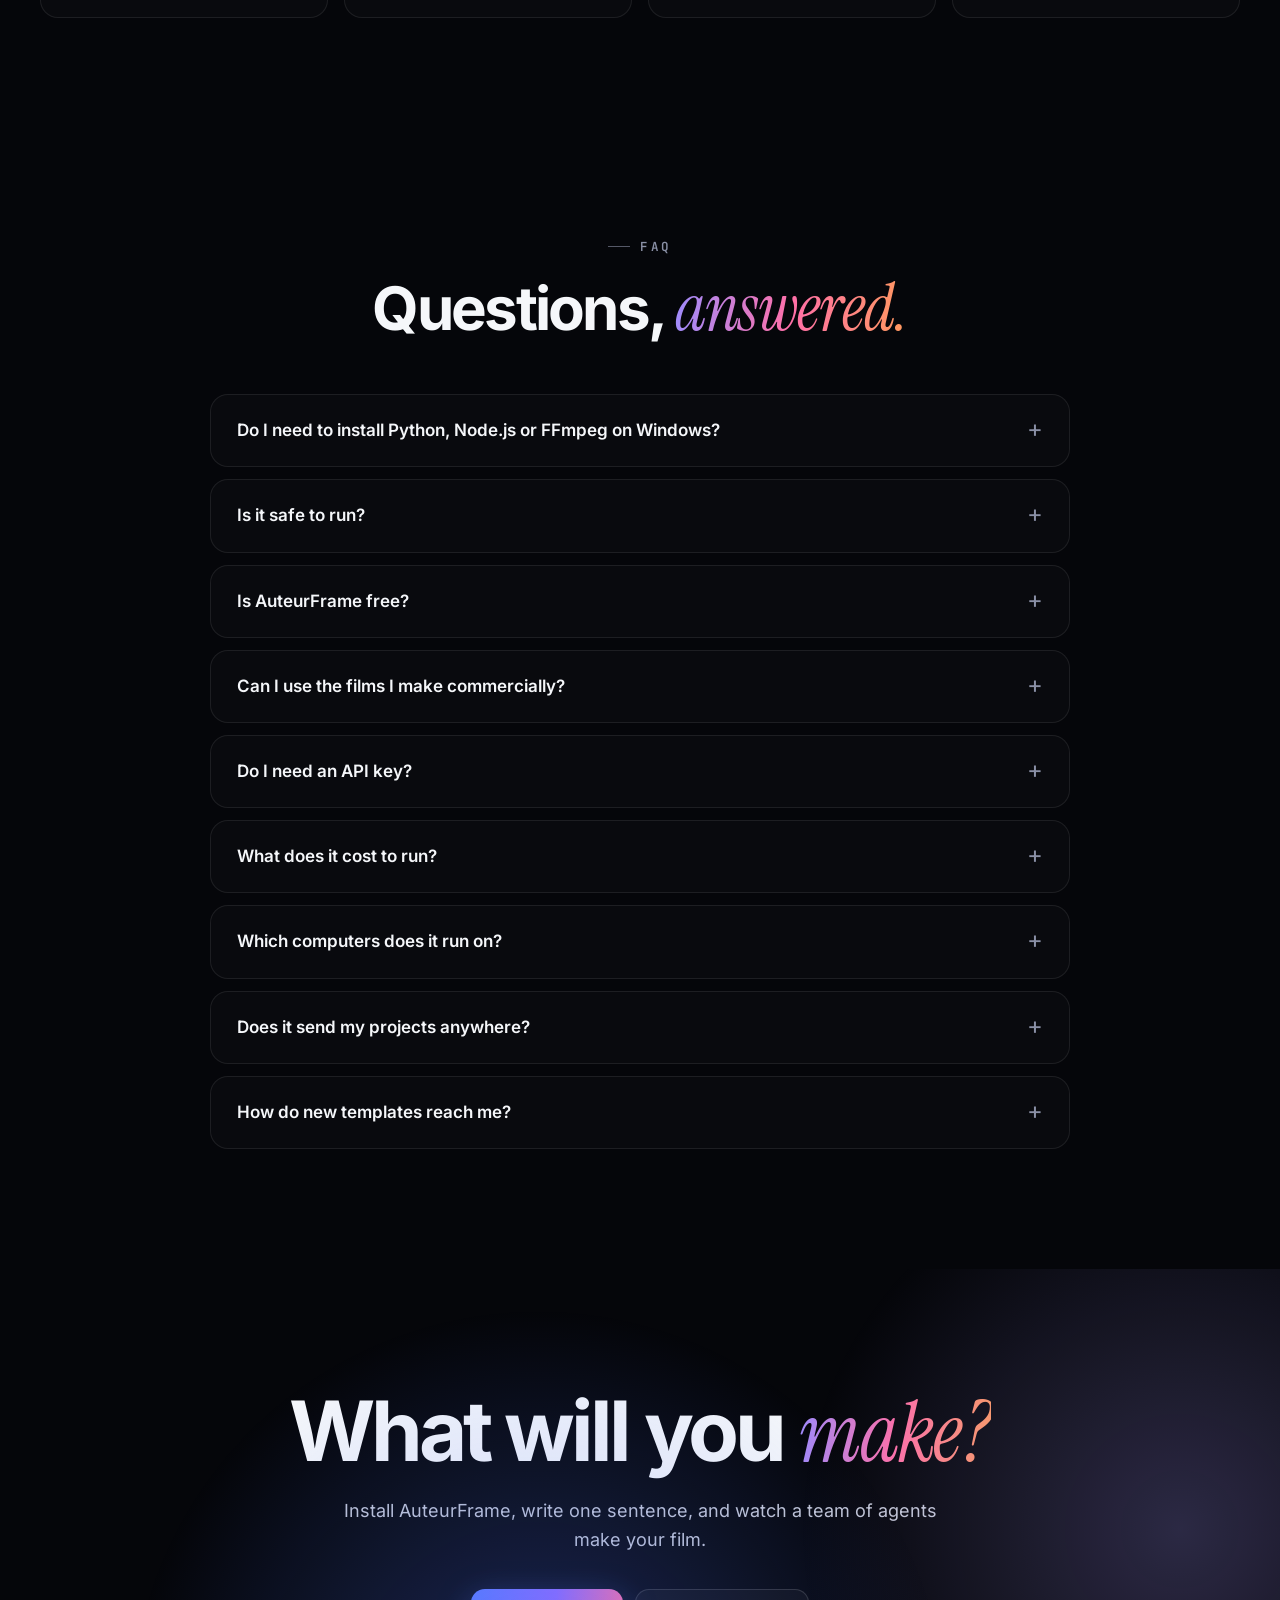
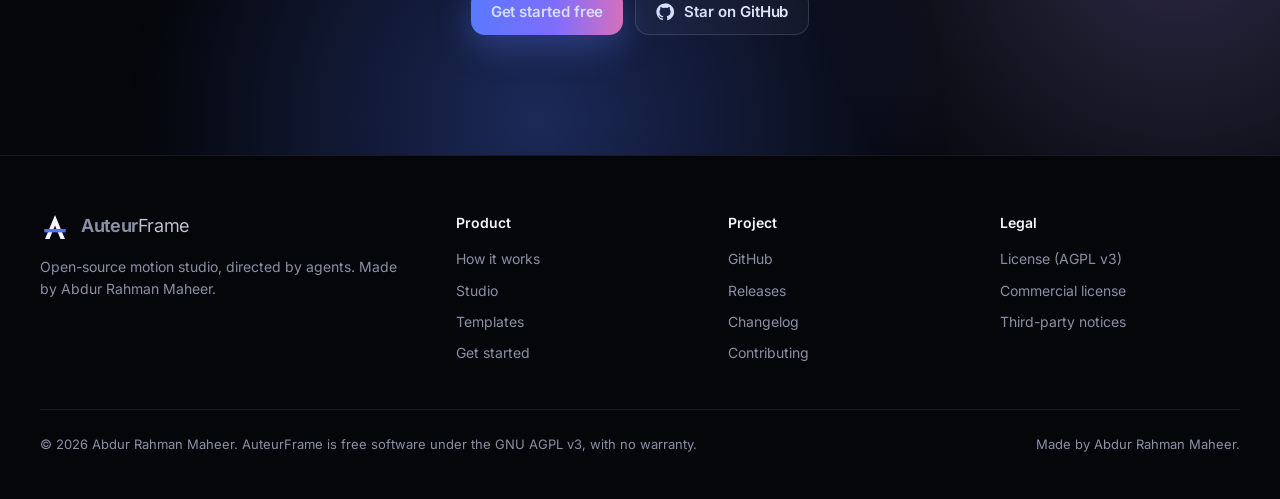
==== commit df7848cc: "Website: AuteurFrame 1.2.0" ====
--- a/index.html
+++ b/index.html
@@ -26,7 +26,7 @@
 <meta name="twitter:description" content="A swarm of AI agents turns one sentence into a finished, narrated film. Free and open source.">
 <meta name="twitter:image" content="https://joyghoshs.github.io/Auteur-frameProject/assets/img/og.jpg">
 <link rel="stylesheet" href="assets/css/site.css?v=3011c65664">
-<script type="application/ld+json">{"@context": "https://schema.org", "@type": "SoftwareApplication", "name": "AuteurFrame", "applicationCategory": "MultimediaApplication", "operatingSystem": "Linux, Windows (WSL2), Docker", "softwareVersion": "1.0.0", "license": "https://www.gnu.org/licenses/agpl-3.0.html", "author": {"@type": "Person", "name": "Abdur Rahman Maheer", "url": "https://github.com/joyghoshs"}, "url": "https://joyghoshs.github.io/Auteur-frameProject/", "codeRepository": "https://github.com/joyghoshs/auteurframe", "offers": {"@type": "Offer", "price": "0", "priceCurrency": "USD"}, "description": "Open-source AI motion studio. A swarm of agents researches, writes, animates, critiques and renders narrated films from one brief."}</script>
+<script type="application/ld+json">{"@context": "https://schema.org", "@type": "SoftwareApplication", "name": "AuteurFrame", "applicationCategory": "MultimediaApplication", "operatingSystem": "Windows, Linux, macOS, Docker", "softwareVersion": "1.2.0", "license": "https://www.gnu.org/licenses/agpl-3.0.html", "author": {"@type": "Person", "name": "Abdur Rahman Maheer", "url": "https://github.com/joyghoshs"}, "url": "https://joyghoshs.github.io/Auteur-frameProject/", "codeRepository": "https://github.com/joyghoshs/auteurframe", "offers": {"@type": "Offer", "price": "0", "priceCurrency": "USD"}, "description": "Open-source AI motion studio. A swarm of agents researches, writes, animates, critiques and renders narrated films from one brief."}</script>
 </head>
 <body>
 <a class="skip" href="#main">Skip to content</a>
@@ -46,11 +46,12 @@
 <section class="hero" id="top">
   <div class="glow g1"></div><div class="glow g2"></div><div class="glow g3"></div>
   <div class="wrap">
-    <a class="pill" href="https://github.com/joyghoshs/auteurframe/releases/latest" rel="noopener"><b>v1.0.0</b>Now open source under the AGPL</a>
+    <a class="pill" href="https://github.com/joyghoshs/auteurframe/releases/latest" rel="noopener"><b>v1.2.0</b>Keyframe tools, a continuity relay and scene memory</a>
     <h1>Motion, <span class="serif grad">directed by agents.</span></h1>
     <p class="lede">AuteurFrame is an open-source motion studio. Type a brief and a swarm of AI agents researches, writes, animates, critiques, scores and masters a finished film, and every frame stays yours to edit on a real timeline.</p>
     <div class="ctas">
-      <a class="btn primary" href="#start">Get started free</a>
+      <a class="btn primary" href="https://github.com/joyghoshs/auteurframe/releases/latest" rel="noopener"><svg viewBox="0 0 24 24" width="16" height="16" aria-hidden="true" fill="currentColor"><path d="M3 5.1 10.4 4v7.2H3zM11.4 3.9 21 2.5v8.7h-9.6zM3 12.2h7.4v7.2L3 18.3zM11.4 12.2H21v8.6l-9.6-1.4z"/></svg>Download for Windows</a>
+      <a class="btn" href="#start">Other platforms</a>
       <button class="btn" data-play><svg fill="currentColor" viewBox="0 0 24 24" aria-hidden="true"><path d="M7 4.5v15l13-7.5z"/></svg>Watch the film</button>
       <a class="btn" href="https://github.com/joyghoshs/auteurframe" rel="noopener"><svg viewBox="0 0 24 24" fill="currentColor" aria-hidden="true"><path d="M12 .5a11.5 11.5 0 0 0-3.64 22.41c.58.1.79-.25.79-.56v-2c-3.2.7-3.88-1.37-3.88-1.37-.53-1.33-1.28-1.69-1.28-1.69-1.05-.71.08-.7.08-.7 1.16.08 1.77 1.19 1.77 1.19 1.03 1.77 2.71 1.26 3.37.96.1-.75.4-1.26.73-1.55-2.55-.29-5.24-1.28-5.24-5.68 0-1.25.45-2.28 1.18-3.08-.12-.29-.51-1.46.11-3.04 0 0 .97-.31 3.17 1.18a11 11 0 0 1 5.77 0c2.2-1.49 3.17-1.18 3.17-1.18.62 1.58.23 2.75.11 3.04.74.8 1.18 1.83 1.18 3.08 0 4.41-2.69 5.39-5.25 5.67.41.36.78 1.06.78 2.14v3.17c0 .31.21.67.8.56A11.5 11.5 0 0 0 12 .5Z"/></svg>View on GitHub</a>
     </div>
@@ -116,7 +117,7 @@
 <section>
   <div class="wrap">
     <div class="sec-head reveal"><span class="eyebrow">Why AuteurFrame</span><h2>Built like a studio, <span class="serif grad-b">free like a tool.</span></h2></div>
-    <div class="features"><article class="feature reveal" style="--c:#A99BFF"><div class="ic"><svg viewBox="0 0 24 24" fill="none" stroke="currentColor" stroke-width="1.8" stroke-linecap="round" stroke-linejoin="round" aria-hidden="true"><circle cx="12" cy="5" r="2.5"/><circle cx="5" cy="17" r="2.5"/><circle cx="19" cy="17" r="2.5"/><path d="M12 7.5v4M10.5 12.5 6.5 15M13.5 12.5l4 2.5"/></svg></div><h3>A real agent swarm</h3><p>Ten specialised roles share one brain, stream their thinking live, and hand work to each other like a studio crew.</p></article><article class="feature reveal" style="--c:#6FB3FF"><div class="ic"><svg viewBox="0 0 24 24" fill="none" stroke="currentColor" stroke-width="1.8" stroke-linecap="round" stroke-linejoin="round" aria-hidden="true"><path d="m8 8-4 4 4 4M16 8l4 4-4 4M13.5 5l-3 14"/></svg></div><h3>Original, not templated</h3><p>Every scene is new code on a frame-accurate GSAP timeline, so nothing looks stamped out and everything stays editable.</p></article><article class="feature reveal" style="--c:#FF5C7A"><div class="ic"><svg viewBox="0 0 24 24" fill="none" stroke="currentColor" stroke-width="1.8" stroke-linecap="round" stroke-linejoin="round" aria-hidden="true"><path d="M2 12s3.6-7 10-7 10 7 10 7-3.6 7-10 7S2 12 2 12Z"/><circle cx="12" cy="12" r="3"/></svg></div><h3>A critic that watches</h3><p>Layout, contrast, motion and readability are measured frame by frame, with a converging repair loop that knows when to stop.</p></article><article class="feature reveal" style="--c:#FFC24D"><div class="ic"><svg viewBox="0 0 24 24" fill="none" stroke="currentColor" stroke-width="1.8" stroke-linecap="round" stroke-linejoin="round" aria-hidden="true"><path d="M3 6h10M3 12h18M3 18h7"/><circle cx="16" cy="6" r="2"/><circle cx="13" cy="18" r="2"/></svg></div><h3>A timeline you control</h3><p>Drag, trim, split and retime scenes, captions, layers and audio. Right-click any shot to rebuild it or extend the story.</p></article><article class="feature reveal" style="--c:#5FE3D6"><div class="ic"><svg viewBox="0 0 24 24" fill="none" stroke="currentColor" stroke-width="1.8" stroke-linecap="round" stroke-linejoin="round" aria-hidden="true"><rect x="3" y="4" width="18" height="16" rx="3"/><circle cx="9" cy="10" r="2"/><path d="m21 16-5-5-9 9"/></svg></div><h3>Free media, no keys</h3><p>Photos, footage, maps, data, voices and sound effects from open libraries, with the license recorded on every asset.</p></article><article class="feature reveal" style="--c:#FF9A5C"><div class="ic"><svg viewBox="0 0 24 24" fill="none" stroke="currentColor" stroke-width="1.8" stroke-linecap="round" stroke-linejoin="round" aria-hidden="true"><path d="M9 2v5M15 2v5M6 7h12v4a6 6 0 0 1-12 0V7ZM12 17v5"/></svg></div><h3>Any model</h3><p>Claude, GPT, Gemini, DeepSeek, Mistral, Groq, xAI, OpenRouter, Ollama, LM Studio or any OpenAI-compatible API, per role.</p></article><article class="feature reveal" style="--c:#7CD992"><div class="ic"><svg viewBox="0 0 24 24" fill="none" stroke="currentColor" stroke-width="1.8" stroke-linecap="round" stroke-linejoin="round" aria-hidden="true"><circle cx="12" cy="12" r="9"/><path d="M3 12h18M12 3a14 14 0 0 1 0 18M12 3a14 14 0 0 0 0 18"/></svg></div><h3>42 languages</h3><p>Right-to-left scripts, Bangla, Hindi, Arabic, Japanese and more, with fonts served locally and captions locked to the voice.</p></article><article class="feature reveal" style="--c:#FF6FA8"><div class="ic"><svg viewBox="0 0 24 24" fill="none" stroke="currentColor" stroke-width="1.8" stroke-linecap="round" stroke-linejoin="round" aria-hidden="true"><path d="m12 3 9 5-9 5-9-5 9-5Z"/><path d="m3 13 9 5 9-5"/></svg></div><h3>Templates that grow</h3><p>21 templates need no AI at all, and new ones from the community arrive in every studio through the template feed.</p></article><article class="feature reveal" style="--c:#6F93FF"><div class="ic"><svg viewBox="0 0 24 24" fill="none" stroke="currentColor" stroke-width="1.8" stroke-linecap="round" stroke-linejoin="round" aria-hidden="true"><path d="m12 2 9 5v10l-9 5-9-5V7l9-5Z"/><path d="m3 7 9 5 9-5M12 12v10"/></svg></div><h3>3D worlds in code</h3><p>Low-poly, felt, clay and toy 3D cartoons with characters, sets, lightning, fireballs and tornadoes. No model files, no Blender.</p></article><article class="feature reveal" style="--c:#FFB36B"><div class="ic"><svg viewBox="0 0 24 24" fill="none" stroke="currentColor" stroke-width="1.8" stroke-linecap="round" stroke-linejoin="round" aria-hidden="true"><circle cx="12" cy="12" r="9"/><circle cx="8" cy="10" r="1.3"/><circle cx="12" cy="7.5" r="1.3"/><circle cx="16" cy="10" r="1.3"/><path d="M12 21a2.5 2.5 0 0 1 0-5h1.5a3 3 0 0 0 3-3"/></svg></div><h3>An editor&#x27;s controls</h3><p>Colour grades, camera keyframes, Ken Burns and punch-ins, loudness, ducking and voice clarity, set by you or by the agents.</p></article></div>
+    <div class="features"><article class="feature reveal" style="--c:#A99BFF"><div class="ic"><svg viewBox="0 0 24 24" fill="none" stroke="currentColor" stroke-width="1.8" stroke-linecap="round" stroke-linejoin="round" aria-hidden="true"><circle cx="12" cy="5" r="2.5"/><circle cx="5" cy="17" r="2.5"/><circle cx="19" cy="17" r="2.5"/><path d="M12 7.5v4M10.5 12.5 6.5 15M13.5 12.5l4 2.5"/></svg></div><h3>A real agent swarm</h3><p>Ten specialised roles share one brain, stream their thinking live, and hand work to each other like a studio crew.</p></article><article class="feature reveal" style="--c:#6FB3FF"><div class="ic"><svg viewBox="0 0 24 24" fill="none" stroke="currentColor" stroke-width="1.8" stroke-linecap="round" stroke-linejoin="round" aria-hidden="true"><path d="m8 8-4 4 4 4M16 8l4 4-4 4M13.5 5l-3 14"/></svg></div><h3>Original, not templated</h3><p>Every scene is new code on a frame-accurate GSAP timeline, so nothing looks stamped out and everything stays editable.</p></article><article class="feature reveal" style="--c:#FF5C7A"><div class="ic"><svg viewBox="0 0 24 24" fill="none" stroke="currentColor" stroke-width="1.8" stroke-linecap="round" stroke-linejoin="round" aria-hidden="true"><path d="M2 12s3.6-7 10-7 10 7 10 7-3.6 7-10 7S2 12 2 12Z"/><circle cx="12" cy="12" r="3"/></svg></div><h3>A critic that watches</h3><p>Layout, contrast, motion and readability are measured frame by frame, with a converging repair loop that knows when to stop.</p></article><article class="feature reveal" style="--c:#FFC24D"><div class="ic"><svg viewBox="0 0 24 24" fill="none" stroke="currentColor" stroke-width="1.8" stroke-linecap="round" stroke-linejoin="round" aria-hidden="true"><path d="M3 6h10M3 12h18M3 18h7"/><circle cx="16" cy="6" r="2"/><circle cx="13" cy="18" r="2"/></svg></div><h3>A timeline you control</h3><p>Drag, trim, split and retime scenes, captions, layers and audio. Right-click any shot to rebuild it or extend the story.</p></article><article class="feature reveal" style="--c:#5FE3D6"><div class="ic"><svg viewBox="0 0 24 24" fill="none" stroke="currentColor" stroke-width="1.8" stroke-linecap="round" stroke-linejoin="round" aria-hidden="true"><rect x="3" y="4" width="18" height="16" rx="3"/><circle cx="9" cy="10" r="2"/><path d="m21 16-5-5-9 9"/></svg></div><h3>Free media, no keys</h3><p>Photos, footage, maps, data, voices and sound effects from open libraries, with the license recorded on every asset.</p></article><article class="feature reveal" style="--c:#FF9A5C"><div class="ic"><svg viewBox="0 0 24 24" fill="none" stroke="currentColor" stroke-width="1.8" stroke-linecap="round" stroke-linejoin="round" aria-hidden="true"><path d="M9 2v5M15 2v5M6 7h12v4a6 6 0 0 1-12 0V7ZM12 17v5"/></svg></div><h3>Any model</h3><p>Claude, GPT, Gemini, DeepSeek, Mistral, Groq, xAI, OpenRouter, Ollama, LM Studio or any OpenAI-compatible API, per role.</p></article><article class="feature reveal" style="--c:#7CD992"><div class="ic"><svg viewBox="0 0 24 24" fill="none" stroke="currentColor" stroke-width="1.8" stroke-linecap="round" stroke-linejoin="round" aria-hidden="true"><circle cx="12" cy="12" r="9"/><path d="M3 12h18M12 3a14 14 0 0 1 0 18M12 3a14 14 0 0 0 0 18"/></svg></div><h3>42 languages</h3><p>Right-to-left scripts, Bangla, Hindi, Arabic, Japanese and more, with fonts served locally and captions locked to the voice.</p></article><article class="feature reveal" style="--c:#FF6FA8"><div class="ic"><svg viewBox="0 0 24 24" fill="none" stroke="currentColor" stroke-width="1.8" stroke-linecap="round" stroke-linejoin="round" aria-hidden="true"><path d="m12 3 9 5-9 5-9-5 9-5Z"/><path d="m3 13 9 5 9-5"/></svg></div><h3>Templates that grow</h3><p>21 templates need no AI at all, and new ones from the community arrive in every studio through the template feed.</p></article><article class="feature reveal" style="--c:#6F93FF"><div class="ic"><svg viewBox="0 0 24 24" fill="none" stroke="currentColor" stroke-width="1.8" stroke-linecap="round" stroke-linejoin="round" aria-hidden="true"><path d="m12 2 9 5v10l-9 5-9-5V7l9-5Z"/><path d="m3 7 9 5 9-5M12 12v10"/></svg></div><h3>3D worlds in code</h3><p>Low-poly, felt, clay and toy 3D cartoons with characters, sets, lightning, fireballs and tornadoes. No model files, no Blender.</p></article><article class="feature reveal" style="--c:#FFB36B"><div class="ic"><svg viewBox="0 0 24 24" fill="none" stroke="currentColor" stroke-width="1.8" stroke-linecap="round" stroke-linejoin="round" aria-hidden="true"><circle cx="12" cy="12" r="9"/><circle cx="8" cy="10" r="1.3"/><circle cx="12" cy="7.5" r="1.3"/><circle cx="16" cy="10" r="1.3"/><path d="M12 21a2.5 2.5 0 0 1 0-5h1.5a3 3 0 0 0 3-3"/></svg></div><h3>An editor&#x27;s controls</h3><p>Colour grades, camera keyframes, Ken Burns and punch-ins, loudness, ducking and voice clarity, set by you or by the agents.</p></article><article class="feature reveal" style="--c:#FF7EB6"><div class="ic"><svg viewBox="0 0 24 24" fill="none" stroke="currentColor" stroke-width="1.8" stroke-linecap="round" stroke-linejoin="round" aria-hidden="true"><path d="M4 12c2-5 14-5 16 0-2 5-14 5-16 0Z"/><circle cx="12" cy="12" r="3.2"/><path d="m13.5 10.6 1.2-.9"/><path d="M6 6l2 2M18 6l-2 2"/></svg></div><h3>Anime films</h3><p>Cel-painted close-ups, full-body acting in held drawings on twos, one sakuga strike with a smear frame, rain on ones and a closed colour script.</p></article><article class="feature reveal" style="--c:#9FD36B"><div class="ic"><svg viewBox="0 0 24 24" fill="none" stroke="currentColor" stroke-width="1.8" stroke-linecap="round" stroke-linejoin="round" aria-hidden="true"><circle cx="5" cy="12" r="2.5"/><circle cx="12" cy="12" r="2.5"/><circle cx="19" cy="12" r="2.5"/><path d="M7.5 12h2M14.5 12h2M5 9.5V6h14v3.5"/></svg></div><h3>Scenes that remember</h3><p>Scenes with the same characters are written in story order from the scene before, and a local scene memory learns from every shot that passes.</p></article><article class="feature reveal" style="--c:#C99BFF"><div class="ic"><svg viewBox="0 0 24 24" fill="none" stroke="currentColor" stroke-width="1.8" stroke-linecap="round" stroke-linejoin="round" aria-hidden="true"><path d="M3 18h18"/><path d="m7 15 3-3-3-3-3 3 3 3ZM17 15l3-3-3-3-3 3 3 3Z"/><path d="M10 12h4"/></svg></div><h3>Animate by hand</h3><p>Drop in any of 36 characters, 13 animals, 31 sets, 101 props or 3D models, then keyframe them with easing, motion presets or record mode.</p></article></div>
   </div>
 </section>
 
@@ -139,20 +140,25 @@
   <div class="wrap split">
     <div class="reveal">
       <span class="eyebrow">Get started</span>
-      <div class="sec-head" style="margin-bottom:0"><h2>Running in <span class="serif grad">five minutes.</span></h2><p>Install a few common tools, clone the repository and start the studio. Then open <code>http://127.0.0.1:8800</code> and connect a model, or start with a template.</p></div>
+      <div class="sec-head" style="margin-bottom:0"><h2>Running in <span class="serif grad">one click.</span></h2><p>On Windows, download the installer: it contains Python, Node.js, FFmpeg and Chrome, so there is nothing else to install. On Linux, WSL or Docker, install a few common tools, clone the repository and open <code>http://127.0.0.1:8800</code>. Then connect a model, or start with a template.</p></div>
       <ul class="reqs">
-        <li><b>Python</b>3.11 or 3.12</li>
-        <li><b>Node.js</b>18 or newer</li>
-        <li><b>ffmpeg</b>with ffprobe</li>
-        <li><b>Chrome</b>or Chromium</li>
+        <li><b>Windows 10 / 11</b>one installer, everything included, about 1.5 GB</li>
+        <li><b>Linux, WSL2, Docker</b>Python 3.11+, Node.js 18+, ffmpeg, Chrome</li>
         <li><b>Hardware</b>4 cores and 8 GB RAM minimum, no GPU</li>
-        <li><b>Platforms</b>Linux, Windows with WSL2, Docker; macOS untested</li>
+        <li><b>Privacy</b>runs on your machine, reachable only from it</li>
       </ul>
-      <div class="ctas" style="display:flex;gap:12px;margin-top:30px;flex-wrap:wrap"><a class="btn" href="https://github.com/joyghoshs/auteurframe#installation" rel="noopener">Full install guide</a><a class="btn" href="https://github.com/joyghoshs/auteurframe#connect-a-model" rel="noopener">Connect a model</a></div>
+      <div class="ctas" style="display:flex;gap:12px;margin-top:30px;flex-wrap:wrap"><a class="btn primary" href="https://github.com/joyghoshs/auteurframe/releases/latest" rel="noopener"><svg viewBox="0 0 24 24" width="16" height="16" aria-hidden="true" fill="currentColor"><path d="M3 5.1 10.4 4v7.2H3zM11.4 3.9 21 2.5v8.7h-9.6zM3 12.2h7.4v7.2L3 18.3zM11.4 12.2H21v8.6l-9.6-1.4z"/></svg>Download for Windows</a><a class="btn" href="https://github.com/joyghoshs/auteurframe#installation" rel="noopener">Full install guide</a><a class="btn" href="https://github.com/joyghoshs/auteurframe#connect-a-model" rel="noopener">Connect a model</a></div>
     </div>
     <div class="code-card reveal">
-      <div class="code-tabs" role="tablist" data-tabs="install"><button role="tab" aria-selected="true">Ubuntu and Debian</button><button role="tab" aria-selected="false">Windows (WSL2)</button><button role="tab" aria-selected="false">macOS</button><button role="tab" aria-selected="false">Docker</button></div>
-      <div class="code-body" id="install"><button class="copy" type="button">Copy</button><div role="tabpanel"><pre><code>sudo apt update
+      <div class="code-tabs" role="tablist" data-tabs="install"><button role="tab" aria-selected="true">Windows app</button><button role="tab" aria-selected="false">Ubuntu and Debian</button><button role="tab" aria-selected="false">Windows (WSL2)</button><button role="tab" aria-selected="false">macOS</button><button role="tab" aria-selected="false">Docker</button></div>
+      <div class="code-body" id="install"><button class="copy" type="button">Copy</button><div role="tabpanel"><pre><code>1. Download AuteurFrame-Setup-1.2.0.exe from
+   https://github.com/joyghoshs/auteurframe/releases/latest
+2. Double-click it and follow the wizard
+   (no administrator rights needed)
+3. Start AuteurFrame from the Start menu
+
+Everything is included: Python, Node.js, FFmpeg
+and Chrome. There is nothing else to install.</code></pre></div><div role="tabpanel" hidden><pre><code>sudo apt update
 sudo apt install -y python3 python3-venv python3-pip ffmpeg git curl
 curl -fsSL https://deb.nodesource.com/setup_20.x | sudo -E bash -
 sudo apt install -y nodejs
@@ -222,7 +228,7 @@
 <section id="faq">
   <div class="wrap">
     <div class="sec-head center reveal"><span class="eyebrow">FAQ</span><h2>Questions, <span class="serif grad">answered.</span></h2></div>
-    <div class="faq"><details class="reveal"><summary>Is AuteurFrame free?</summary><p>Yes. It is open source under the GNU AGPL v3, so you can use it for anything, including paid work. If you share a modified version or run one as an online service, you must offer its source code. A <a href="https://github.com/joyghoshs/auteurframe/blob/main/COMMERCIAL.md">commercial license</a> is available if you cannot meet those conditions.</p></details><details class="reveal"><summary>Can I use the films I make commercially?</summary><p>Yes. Rendered videos, posters and subtitles are yours. Media collected from open libraries keeps its own license, which AuteurFrame records with every asset, so check it before you publish.</p></details><details class="reveal"><summary>Do I need an API key?</summary><p>Not to start. Templates and the house director work with no model at all. For agent-written films, connect any model you like, including a free local one through Ollama or LM Studio.</p></details><details class="reveal"><summary>What does it cost to run?</summary><p>The software is free and runs on your machine. The only cost is the model you connect, and free tiers and local models work.</p></details><details class="reveal"><summary>Which computers does it run on?</summary><p>Linux and Windows through WSL2 are supported and tested, and Docker runs anywhere. macOS is expected to work but is not yet tested. 8 GB of RAM is the minimum and no GPU is needed.</p></details><details class="reveal"><summary>Does it send my projects anywhere?</summary><p>No. Projects stay on your machine. Requests only go to the model and media services you choose, and the update check fetches one public file from the GitHub repository. You can turn it off.</p></details><details class="reveal"><summary>How do new templates reach me?</summary><p>The studio checks <code>release.json</code> in the repository and offers new templates with one click. Anyone can publish a template with a pull request; see <a href="https://github.com/joyghoshs/auteurframe/blob/main/CONTRIBUTING.md">CONTRIBUTING.md</a>.</p></details></div>
+    <div class="faq"><details class="reveal"><summary>Do I need to install Python, Node.js or FFmpeg on Windows?</summary><p>No. The Windows installer contains everything AuteurFrame needs: Python with all its packages, Node.js, FFmpeg and Chrome for rendering. Download it, double-click it and start making films. Your projects stay in your user profile and survive upgrades.</p></details><details class="reveal"><summary>Is it safe to run?</summary><p>AuteurFrame runs only on your computer and listens on 127.0.0.1, so other machines and the websites you visit cannot reach it. Your API keys stay on your disk, are masked in the studio and cannot be redirected to another server. Agent-written scene code runs under a strict content policy and cannot reach the studio. Report anything suspicious through the security policy on GitHub.</p></details><details class="reveal"><summary>Is AuteurFrame free?</summary><p>Yes. It is open source under the GNU AGPL v3, so you can use it for anything, including paid work. If you share a modified version or run one as an online service, you must offer its source code. A <a href="https://github.com/joyghoshs/auteurframe/blob/main/COMMERCIAL.md">commercial license</a> is available if you cannot meet those conditions.</p></details><details class="reveal"><summary>Can I use the films I make commercially?</summary><p>Yes. Rendered videos, posters and subtitles are yours. Media collected from open libraries keeps its own license, which AuteurFrame records with every asset, so check it before you publish.</p></details><details class="reveal"><summary>Do I need an API key?</summary><p>Not to start. Templates and the house director work with no model at all. For agent-written films, connect any model you like, including a free local one through Ollama or LM Studio.</p></details><details class="reveal"><summary>What does it cost to run?</summary><p>The software is free and runs on your machine. The only cost is the model you connect, and free tiers and local models work.</p></details><details class="reveal"><summary>Which computers does it run on?</summary><p>Linux and Windows through WSL2 are supported and tested, and Docker runs anywhere. macOS is expected to work but is not yet tested. 8 GB of RAM is the minimum and no GPU is needed.</p></details><details class="reveal"><summary>Does it send my projects anywhere?</summary><p>No. Projects stay on your machine. Requests only go to the model and media services you choose, and the update check fetches one public file from the GitHub repository. You can turn it off.</p></details><details class="reveal"><summary>How do new templates reach me?</summary><p>The studio checks <code>release.json</code> in the repository and offers new templates with one click. Anyone can publish a template with a pull request; see <a href="https://github.com/joyghoshs/auteurframe/blob/main/CONTRIBUTING.md">CONTRIBUTING.md</a>.</p></details></div>
   </div>
 </section>
 
